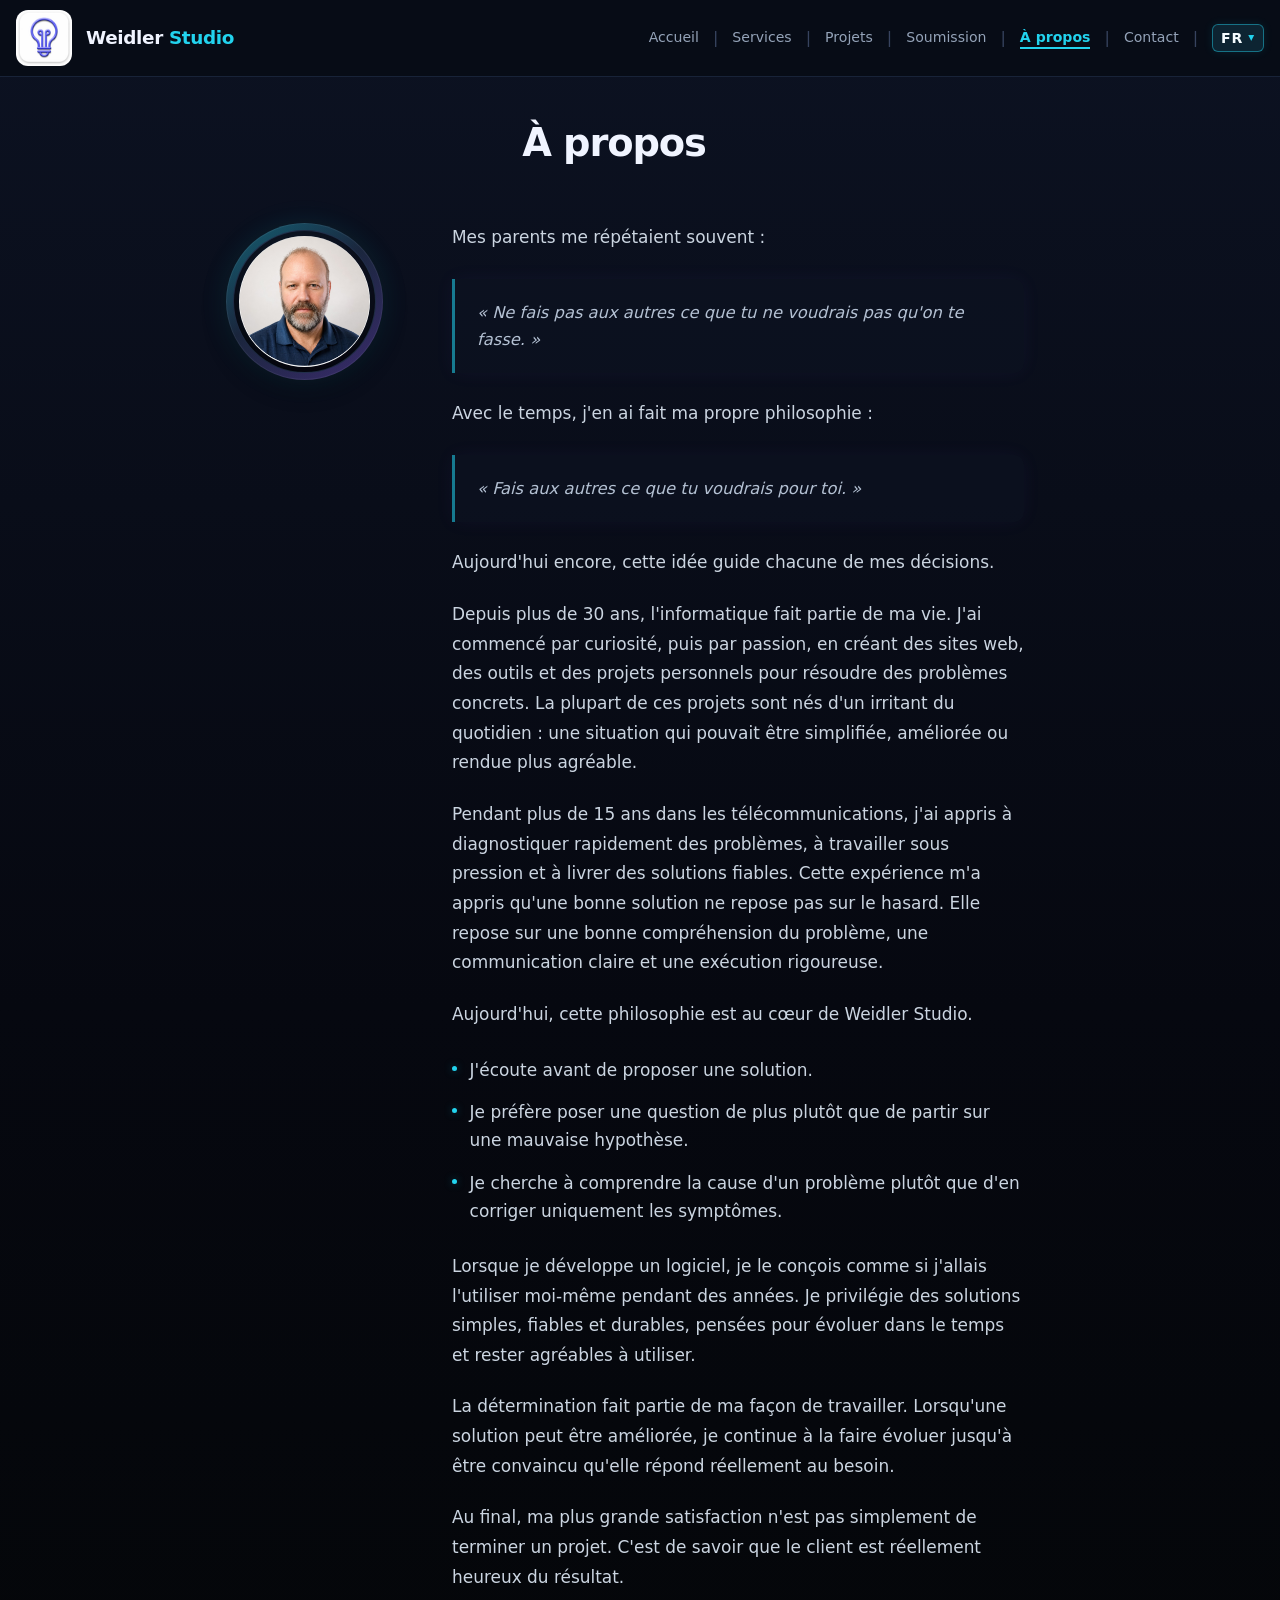
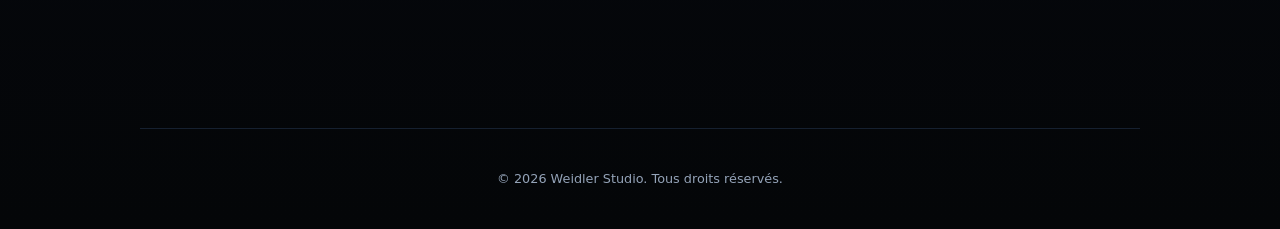
==== about/index.html @ 59919a5c "Weidler Studio Site 2006-07-03" ====
<!DOCTYPE html>
<html lang="fr">
<head>
    <meta charset="UTF-8">
    <meta name="viewport" content="width=device-width, initial-scale=1.0">
    <meta name="theme-color" content="#0a0e1a">
    <meta name="color-scheme" content="dark">
    <meta name="description" content="À propos de Weidler Studio — philosophie, parcours et façon de travailler de François Weidler, développeur indépendant.">
    <title>À propos | Weidler Studio</title>
    <link rel="icon" href="../assets/logo/favicon.png" type="image/png">
    <link rel="stylesheet" href="../css/site.css">
    <link rel="stylesheet" href="../css/about.css">
</head>
<body class="page-about" data-nav-root="../" data-nav-active="about">
    <script src="../js/site-bg.js"></script>

    <header class="site-header">
        <div class="header-top">
            <div class="header-brand">
                <a href="../index.html" class="logo-link">
                    <img src="../assets/logo/logo-nav.png" alt="" class="logo-icon" width="56" height="56">
                    <span class="logo-text">Weidler <span>Studio</span></span>
                </a>
            </div>
                        <nav class="main-nav" id="mainNav" aria-label="Navigation principale">
                <a href="../index.html"><span class="nav-link-text" data-translate>Accueil</span></a>
                <span class="nav-sep" aria-hidden="true">|</span>
                <a href="../services/index.html"><span class="nav-link-text" data-translate>Services</span></a>
                <span class="nav-sep" aria-hidden="true">|</span>
                <a href="../projects/index.html"><span class="nav-link-text" data-translate>Projets</span></a>
                <span class="nav-sep" aria-hidden="true">|</span>
                <a href="../soumission/index.html"><span class="nav-link-text" data-translate>Soumission</span></a>
                <span class="nav-sep" aria-hidden="true">|</span>
                <a href="../about/index.html"><span class="nav-link-text" data-translate>À propos</span></a>
                <span class="nav-sep" aria-hidden="true">|</span>
                <a href="../contact/index.html"><span class="nav-link-text" data-translate>Contact</span></a>
            </nav>
            <script src="../js/site-nav.js?v=3"></script>
            <span class="lang-status" id="langStatus" data-translate>Traduction…</span>
            <nav class="lang-switcher" id="langFlags" aria-label="Choisir la langue">
                <button type="button" class="lang-btn" data-lang="en">EN</button>
                <span class="lang-sep" aria-hidden="true">|</span>
                <button type="button" class="lang-btn active" data-lang="fr">FR</button>
                <span class="lang-sep" aria-hidden="true">|</span>
                <button type="button" class="lang-btn" data-lang="de">DE</button>
                <span class="lang-sep" aria-hidden="true">|</span>
                <button type="button" class="lang-btn" data-lang="es">ES</button>
                <span class="lang-sep" aria-hidden="true">|</span>
                <button type="button" class="lang-btn" data-lang="it">IT</button>
                <span class="lang-sep" aria-hidden="true">|</span>
                <button type="button" class="lang-btn" data-lang="zh-CN">ZH</button>
                <span class="lang-sep" aria-hidden="true">|</span>
                <button type="button" class="lang-btn" data-lang="ja">JA</button>
                <span class="lang-sep" aria-hidden="true">|</span>
                <button type="button" class="lang-btn" data-lang="pt">PT</button>
            </nav>
            <script src="../js/lang-ui.js"></script>
            <button type="button" class="nav-toggle" id="navToggle" aria-label="Menu" aria-expanded="false">☰</button>
        </div>
    </header>

    <main>
        <section class="about-hero">
            <h1 class="about-hero__title" data-translate>À propos</h1>
            <figure class="about-portrait">
                <div class="about-portrait__ring">
                    <div class="about-portrait__frame">
                        <img
                            src="../assets/about/about-portrait.png"
                            alt=""
                            class="about-portrait__photo"
                            width="196"
                            height="196"
                            loading="lazy"
                            decoding="async"
                        >
                    </div>
                </div>
            </figure>

            <div class="about-story">
                <p data-translate>Mes parents me répétaient souvent&nbsp;:</p>

                <blockquote class="about-quote" data-translate>«&nbsp;Ne fais pas aux autres ce que tu ne voudrais pas qu'on te fasse.&nbsp;»</blockquote>

                <p data-translate>Avec le temps, j'en ai fait ma propre philosophie&nbsp;:</p>

                <blockquote class="about-quote" data-translate>«&nbsp;Fais aux autres ce que tu voudrais pour toi.&nbsp;»</blockquote>

                <p data-translate>Aujourd'hui encore, cette idée guide chacune de mes décisions.</p>

                <p data-translate>Depuis plus de 30 ans, l'informatique fait partie de ma vie. J'ai commencé par curiosité, puis par passion, en créant des sites web, des outils et des projets personnels pour résoudre des problèmes concrets. La plupart de ces projets sont nés d'un irritant du quotidien&nbsp;: une situation qui pouvait être simplifiée, améliorée ou rendue plus agréable.</p>

                <p data-translate>Pendant plus de 15 ans dans les télécommunications, j'ai appris à diagnostiquer rapidement des problèmes, à travailler sous pression et à livrer des solutions fiables. Cette expérience m'a appris qu'une bonne solution ne repose pas sur le hasard. Elle repose sur une bonne compréhension du problème, une communication claire et une exécution rigoureuse.</p>

                <p data-translate>Aujourd'hui, cette philosophie est au cœur de Weidler Studio.</p>

                <ul class="about-principles">
                    <li data-translate>J'écoute avant de proposer une solution.</li>
                    <li data-translate>Je préfère poser une question de plus plutôt que de partir sur une mauvaise hypothèse.</li>
                    <li data-translate>Je cherche à comprendre la cause d'un problème plutôt que d'en corriger uniquement les symptômes.</li>
                </ul>

                <p data-translate>Lorsque je développe un logiciel, je le conçois comme si j'allais l'utiliser moi-même pendant des années. Je privilégie des solutions simples, fiables et durables, pensées pour évoluer dans le temps et rester agréables à utiliser.</p>

                <p data-translate>La détermination fait partie de ma façon de travailler. Lorsqu'une solution peut être améliorée, je continue à la faire évoluer jusqu'à être convaincu qu'elle répond réellement au besoin.</p>

                <p data-translate>Au final, ma plus grande satisfaction n'est pas simplement de terminer un projet. C'est de savoir que le client est réellement heureux du résultat.</p>
            </div>
        </section>
    </main>

    <footer class="site-footer" data-translate>&copy; 2026 Weidler Studio. Tous droits réservés.</footer>
    <script src="../js/nav.js"></script>
    <script src="../js/i18n.js"></script>
</body>
</html>
---- css/site.css ----
:root {
    --bg-deep: #060810;
    --bg-top: #0c1222;
    --bg-surface: rgba(14, 20, 36, 0.72);
    --bg-card: rgba(12, 18, 32, 0.85);
    --border: rgba(56, 80, 120, 0.35);
    --text: #f0f4ff;
    --text-muted: #94a3b8;
    --text-muted-soft: #b4c1d3;
    --lead-color: #cbd5e1;
    --accent: #22d3ee;
    --accent-dim: #0891b2;
    --accent-violet: #8b5cf6;
    --accent-glow: rgba(34, 211, 238, 0.18);
    --accent-soft: rgba(34, 211, 238, 0.1);
    --glow-cyan: 0 0 20px rgba(34, 211, 238, 0.18), 0 0 40px rgba(34, 211, 238, 0.06);
    --glow-violet: 0 0 20px rgba(139, 92, 246, 0.18), 0 0 40px rgba(139, 92, 246, 0.06);
    --glow-blue: 0 0 20px rgba(59, 130, 246, 0.18), 0 0 40px rgba(59, 130, 246, 0.06);
    --badge-dev: #c9a227;
    --badge-soon: #64748b;
    --badge-tool: #3b82f6;
    --radius: 10px;
    --btn-radius: 15px;
    --header-h: 64px;
    --font: "Segoe UI", system-ui, -apple-system, BlinkMacSystemFont, sans-serif;
}

*, *::before, *::after { box-sizing: border-box; margin: 0; padding: 0; }

html {
    scroll-behavior: smooth;
    overflow-x: hidden;
}

body {
    background: linear-gradient(180deg, var(--bg-top) 0%, var(--bg-deep) 55%, #040608 100%);
    color: var(--text);
    font-family: var(--font);
    line-height: 1.5;
    overflow-x: hidden;
    padding-top: var(--header-h);
    min-width: 0;
    position: relative;
    isolation: isolate;
}

main,
.site-footer {
    position: relative;
    z-index: 1;
}

/* ── Arrière-plan décoratif (toutes les pages) ── */
.home-bg-deco {
    position: fixed;
    inset: 0;
    z-index: 0;
    pointer-events: none;
    overflow: hidden;
    opacity: 0.18;
    mask-image: radial-gradient(ellipse 56% 38% at 50% 22%, transparent 0%, black 74%);
    -webkit-mask-image: radial-gradient(ellipse 56% 38% at 50% 22%, transparent 0%, black 74%);
}

.home-bg-side {
    position: absolute;
    top: var(--header-h);
    bottom: 0;
    width: min(210px, 16vw);
    display: flex;
    flex-direction: column;
    justify-content: space-between;
    gap: clamp(16px, 3vh, 32px);
    padding: clamp(12px, 2vh, 24px) 0 clamp(20px, 3vh, 40px);
    font-family: "Cascadia Code", "Consolas", "Courier New", monospace;
    font-size: clamp(0.56rem, 0.95vw, 0.7rem);
    line-height: 1.5;
    opacity: 1;
    user-select: none;
}

.home-bg-side--left {
    left: 0;
    padding-left: clamp(4px, 0.8vw, 12px);
    mask-image: linear-gradient(to right, black 55%, transparent 100%);
    -webkit-mask-image: linear-gradient(to right, black 55%, transparent 100%);
}

.home-bg-side--right {
    right: 0;
    padding-right: clamp(4px, 0.8vw, 12px);
    text-align: right;
    mask-image: linear-gradient(to left, black 55%, transparent 100%);
    -webkit-mask-image: linear-gradient(to left, black 55%, transparent 100%);
}

.home-bg-block {
    margin: 0;
    white-space: pre-wrap;
    word-break: break-word;
    flex-shrink: 0;
}

.home-bg-block--symbols {
    font-size: clamp(0.62rem, 1vw, 0.76rem);
    letter-spacing: 0.08em;
    opacity: 0.85;
}

.home-bg-edge {
    position: absolute;
    left: 0;
    right: 0;
    display: flex;
    justify-content: space-between;
    gap: clamp(16px, 4vw, 48px);
    padding: 0 clamp(8px, 2vw, 40px) clamp(20px, 3vh, 36px);
    font-family: "Cascadia Code", "Consolas", "Courier New", monospace;
    font-size: clamp(0.52rem, 0.85vw, 0.65rem);
    line-height: 1.45;
    opacity: 1;
    user-select: none;
}

.home-bg-edge--bottom { bottom: 0; }

.home-bg-edge .home-bg-block {
    max-width: 42%;
    margin: 0;
}

.home-bg-scatter {
    position: absolute;
    inset: var(--header-h) 0 0 0;
    font-family: "Cascadia Code", "Consolas", "Courier New", monospace;
    font-size: clamp(0.54rem, 0.9vw, 0.68rem);
    opacity: 1;
    user-select: none;
}

.home-bg-kw,
.home-bg-sym {
    position: absolute;
    white-space: nowrap;
    letter-spacing: 0.04em;
}

.home-bg-sym { color: #64748b; font-weight: 600; }

.home-bg-scatter .home-bg-kw:nth-child(1)  { top: 8%;   left: 3%;  }
.home-bg-scatter .home-bg-kw:nth-child(2)  { top: 52%;  left: 2%;  }
.home-bg-scatter .home-bg-kw:nth-child(3)  { top: 72%;  left: 4%;  }
.home-bg-scatter .home-bg-kw:nth-child(4)  { top: 88%;  left: 3%;  }
.home-bg-scatter .home-bg-kw:nth-child(5)  { top: 94%;  left: 6%;  }
.home-bg-scatter .home-bg-kw:nth-child(6)  { top: 62%;  left: 5%;  }
.home-bg-scatter .home-bg-kw:nth-child(7)  { top: 12%;  left: 5%;  }
.home-bg-scatter .home-bg-kw:nth-child(8)  { top: 78%;  left: 2%;  }
.home-bg-scatter .home-bg-kw:nth-child(9)  { top: 42%;  left: 3%;  }
.home-bg-scatter .home-bg-kw:nth-child(10) { top: 96%;  left: 4%;  }
.home-bg-scatter .home-bg-kw:nth-child(11) { top: 10%;  right: 3%;  }
.home-bg-scatter .home-bg-kw:nth-child(12) { top: 48%;  right: 2%;  }
.home-bg-scatter .home-bg-kw:nth-child(13) { top: 68%;  right: 4%;  }
.home-bg-scatter .home-bg-kw:nth-child(14) { top: 84%;  right: 3%;  }
.home-bg-scatter .home-bg-kw:nth-child(15) { top: 92%;  right: 5%;  }
.home-bg-scatter .home-bg-kw:nth-child(16) { top: 58%;  right: 2%;  }
.home-bg-scatter .home-bg-kw:nth-child(17) { top: 14%;  right: 4%;  }
.home-bg-scatter .home-bg-kw:nth-child(18) { top: 76%;  right: 3%;  }
.home-bg-scatter .home-bg-kw:nth-child(19) { top: 6%;   right: 6%;  }
.home-bg-scatter .home-bg-kw:nth-child(20) { top: 95%;  right: 2%;  }
.home-bg-scatter .home-bg-kw:nth-child(21) { top: 38%;  right: 3%;  }
.home-bg-scatter .home-bg-kw:nth-child(22) { top: 54%;  right: 5%;  }
.home-bg-scatter .home-bg-kw:nth-child(23) { top: 82%;  right: 4%;  }
.home-bg-scatter .home-bg-sym:nth-child(24) { top: 5%;  left: 7%;  }
.home-bg-scatter .home-bg-sym:nth-child(25) { top: 90%; left: 7%;  }
.home-bg-scatter .home-bg-sym:nth-child(26) { top: 96%; left: 2%;  }
.home-bg-scatter .home-bg-sym:nth-child(27) { top: 46%; left: 2%;  }
.home-bg-scatter .home-bg-sym:nth-child(28) { top: 58%; left: 6%;  }
.home-bg-scatter .home-bg-sym:nth-child(29) { top: 4%;  right: 8%;  }
.home-bg-scatter .home-bg-sym:nth-child(30) { top: 88%; right: 7%;  }
.home-bg-scatter .home-bg-sym:nth-child(31) { top: 97%; right: 3%;  }
.home-bg-scatter .home-bg-sym:nth-child(32) { top: 44%; right: 2%;  }
.home-bg-scatter .home-bg-sym:nth-child(33) { top: 56%; right: 6%;  }
.home-bg-scatter .home-bg-sym:nth-child(34) { top: 72%; right: 2%;  }
.home-bg-scatter .home-bg-sym:nth-child(35) { top: 18%; left: 2%;  }
.home-bg-scatter .home-bg-sym:nth-child(36) { top: 16%; right: 2%;  }

.home-bg-deco .code-kw { color: #7dd3fc; }
.home-bg-deco .code-str { color: #a5b4fc; }
.home-bg-deco .code-var { color: #c4b5fd; }
.home-bg-deco .code-log { color: #67e8f9; }
.home-bg-deco .code-err { color: #f87171; }
.home-bg-deco .code-warn { color: #fbbf24; }
.home-bg-deco .code-ok { color: #4ade80; }
.home-bg-deco .code-tag { color: #94a3b8; }
.home-bg-deco .code-sym { color: #64748b; }

img, video, svg { max-width: 100%; height: auto; }

/* Évite le bleu par défaut des liens navigateur */
a {
    color: inherit;
}
a:visited {
    color: inherit;
}
a.home-contact-email,
a.home-contact-email:visited {
    color: var(--accent);
    text-decoration: none;
}
a:not(.btn-primary):not(.btn-download-nexus):not(.product-card):not(.logo-link):hover {
    color: var(--accent);
}

/* Contact accueil — filet si home.css absent ou pas à jour */
.home-contact {
    display: flex;
    flex-direction: column;
    align-items: center;
    justify-content: center;
    width: 100%;
    margin-top: clamp(48px, 8vw, 72px);
    padding: clamp(28px, 5vw, 36px) clamp(20px, 4vw, 32px);
    text-align: center;
    background: var(--bg-surface);
    border: 1px solid rgba(34, 211, 238, 0.25);
    border-radius: var(--radius);
    box-shadow: var(--glow-cyan);
    box-sizing: border-box;
}
.home-contact-lead {
    color: var(--text-muted);
    font-size: clamp(0.95rem, 2.4vw, 1.05rem);
    line-height: 1.65;
    max-width: 42ch;
    width: 100%;
    margin: 0 auto 16px;
    text-align: center;
}
.home-contact-email {
    display: inline-block;
    font-size: clamp(1rem, 2.6vw, 1.12rem);
    font-weight: 600;
    color: var(--accent);
    text-decoration: none;
    padding: 10px 18px;
    border-radius: var(--btn-radius);
    border: 1px solid rgba(34, 211, 238, 0.4);
    background: var(--accent-soft);
}
.site-footer--home {
    display: flex;
    flex-direction: column;
    align-items: center;
    gap: 8px;
    text-align: center;
}

/* ── Header ── */
.site-header {
    position: fixed;
    top: 0;
    left: 0;
    right: 0;
    z-index: 200;
    background: rgba(8, 12, 22, 0.92);
    backdrop-filter: blur(12px);
    -webkit-backdrop-filter: blur(12px);
    border-bottom: 1px solid var(--border);
}

.header-top {
    display: grid;
    grid-template-columns: auto 1fr auto;
    grid-template-areas: "brand nav toggle";
    align-items: center;
    gap: clamp(10px, 2vw, 20px);
    flex-wrap: wrap;
    padding: 10px clamp(16px, 4vw, 40px);
    min-height: var(--header-h);
}

.header-brand { grid-area: brand; min-width: 0; }
.main-nav {
    grid-area: nav;
    justify-self: end;
}
.nav-toggle { grid-area: toggle; }

.header-brand {
    display: flex;
    align-items: center;
    gap: 12px;
    min-width: 0;
}

.header-contact,
.home-header-contact {
    display: inline-flex;
    align-items: center;
    justify-content: center;
    padding: 7px 16px;
    font-size: clamp(0.68rem, 1.6vw, 0.75rem);
    font-weight: 700;
    letter-spacing: 0.1em;
    text-transform: uppercase;
    text-decoration: none;
    color: var(--accent);
    border: 1px solid rgba(34, 211, 238, 0.45);
    border-radius: var(--radius);
    background: rgba(34, 211, 238, 0.06);
    box-shadow: var(--glow-cyan);
    transition: background 0.2s, border-color 0.2s, transform 0.2s;
    white-space: nowrap;
    flex-shrink: 0;
}

.header-contact:hover,
.home-header-contact:hover {
    background: rgba(34, 211, 238, 0.14);
    border-color: rgba(34, 211, 238, 0.65);
    transform: translateY(-1px);
    color: var(--accent);
}

.logo-link {
    display: flex;
    align-items: center;
    gap: clamp(10px, 1.2vw, 14px);
    text-decoration: none;
    min-width: 0;
}

.logo-icon {
    width: auto;
    height: clamp(48px, 5vw, 56px);
    max-height: 56px;
    object-fit: contain;
    flex-shrink: 0;
    display: block;
    border-radius: 12px;
}

.logo-text {
    font-size: clamp(0.95rem, 2.8vw, 1.15rem);
    font-weight: 700;
    color: var(--text);
    letter-spacing: -0.02em;
    white-space: nowrap;
}

.logo-text span { color: var(--accent); }

.nav-toggle {
    display: none;
    background: var(--bg-card);
    border: 1px solid var(--border);
    color: var(--text);
    width: 40px;
    height: 40px;
    border-radius: 8px;
    font-size: 1.25rem;
    cursor: pointer;
    flex-shrink: 0;
}

.lang-status {
    font-size: 0.68rem;
    color: var(--accent);
    display: none;
    white-space: nowrap;
    letter-spacing: 0.02em;
}
.lang-status.visible {
    display: inline;
    position: absolute;
    right: clamp(16px, 4vw, 40px);
    bottom: 6px;
    z-index: 201;
}

.lang-switcher:not(.lang-dropdown-menu) {
    position: absolute;
    width: 1px;
    height: 1px;
    padding: 0;
    margin: -1px;
    overflow: hidden;
    clip: rect(0, 0, 0, 0);
    white-space: nowrap;
    border: 0;
}

.lang-dropdown {
    position: relative;
    display: flex;
    align-items: center;
    flex-shrink: 0;
}

.lang-dropdown-toggle {
    display: inline-flex;
    align-items: center;
    justify-content: center;
    gap: 5px;
    height: 24px;
    min-height: 0;
    padding: 0 8px;
    line-height: 1;
    font-family: inherit;
    font-size: clamp(0.72rem, 1.8vw, 0.82rem);
    font-weight: 600;
    letter-spacing: 0.08em;
    text-transform: uppercase;
    color: #f4fcff;
    background: #0f2a38;
    border: 1px solid #22d3ee;
    border-radius: 6px;
    box-shadow: 0 0 12px rgba(34, 211, 238, 0.16);
    cursor: pointer;
    transition: color 0.2s ease, background 0.2s ease, border-color 0.2s ease, box-shadow 0.2s ease;
    -webkit-tap-highlight-color: transparent;
}

.main-nav .lang-dropdown--nav {
    flex-shrink: 0;
}

.main-nav .lang-dropdown--nav .lang-dropdown-toggle {
    height: auto;
    min-height: 28px;
    padding: 4px 8px;
    font-size: clamp(0.78rem, 1.9vw, 0.88rem);
    font-weight: 600;
    letter-spacing: 0.06em;
    background: rgba(15, 42, 56, 0.85);
    border-color: rgba(34, 211, 238, 0.45);
    box-shadow: 0 0 10px rgba(34, 211, 238, 0.1);
}

.main-nav .nav-sep--lang {
    margin-left: clamp(8px, 1.4vw, 14px);
}

.lang-dropdown-chevron {
    font-size: 0.55em;
    line-height: 1;
    color: var(--accent);
    transition: transform 0.2s ease;
}

.lang-dropdown.is-open .lang-dropdown-chevron {
    transform: rotate(180deg);
}

.lang-dropdown-toggle:hover:not(:disabled) {
    border-color: rgba(34, 211, 238, 0.75);
    box-shadow: 0 0 14px rgba(34, 211, 238, 0.22);
}

.lang-dropdown-toggle:disabled {
    opacity: 0.45;
    cursor: wait;
}

.lang-dropdown-toggle:focus-visible {
    outline: 2px solid rgba(34, 211, 238, 0.65);
    outline-offset: 2px;
}

.lang-dropdown-globe svg {
    display: block;
    width: 14px;
    height: 14px;
}

.lang-dropdown-code {
    display: inline-flex;
    align-items: center;
    line-height: 1;
}

.lang-dropdown-menu {
    position: absolute;
    top: calc(100% + 6px);
    right: 0;
    z-index: 300;
    display: flex;
    flex-direction: column;
    gap: 2px;
    min-width: 72px;
    padding: 6px;
    margin: 0;
    background: rgba(12, 18, 32, 0.98);
    border: 1px solid rgba(34, 211, 238, 0.35);
    border-radius: 8px;
    box-shadow: var(--glow-cyan), 0 8px 24px rgba(0, 0, 0, 0.35);
    backdrop-filter: blur(10px);
    -webkit-backdrop-filter: blur(10px);
}

.lang-dropdown-menu[hidden] {
    display: none;
}

.lang-switcher {
    display: flex;
    flex-wrap: wrap;
    align-items: center;
    justify-content: flex-end;
    gap: 0;
    font-size: clamp(0.72rem, 1.8vw, 0.82rem);
    letter-spacing: 0.06em;
    text-transform: uppercase;
}

.lang-sep {
    display: none;
}

.lang-btn {
    display: block;
    width: 100%;
    text-align: left;
    background: transparent;
    border: 1px solid transparent;
    color: #9aa7bd;
    padding: 8px 10px;
    min-height: 36px;
    font-family: inherit;
    font-size: inherit;
    font-weight: 500;
    letter-spacing: inherit;
    text-transform: inherit;
    cursor: pointer;
    white-space: nowrap;
    transition: color 0.2s ease, background 0.2s ease, border-color 0.2s ease, box-shadow 0.2s ease;
    border-radius: 6px;
    box-shadow: none;
    -webkit-tap-highlight-color: transparent;
}
.lang-btn .lang-native {
    font-weight: 400;
    text-transform: none;
    letter-spacing: 0;
    opacity: 0.88;
}
.lang-btn:hover {
    color: #ffffff;
    border-color: #22d3ee;
    box-shadow: 0 0 10px rgba(34, 211, 238, 0.1);
}
.lang-btn.active {
    background: #0f2a38;
    border-color: #22d3ee;
    color: #f4fcff;
    font-weight: 600;
    box-shadow: 0 0 12px rgba(34, 211, 238, 0.16);
}
.lang-btn:disabled { opacity: 0.4; cursor: wait; }

.main-nav {
    display: flex;
    align-items: center;
    gap: 0;
    flex-wrap: wrap;
    justify-content: flex-end;
}
.main-nav a {
    color: var(--text-muted);
    text-decoration: none;
    font-size: clamp(0.78rem, 1.9vw, 0.88rem);
    font-weight: 500;
    transition: color 0.2s;
    white-space: nowrap;
}
.main-nav .nav-sep {
    margin: 0 clamp(8px, 1.4vw, 14px);
    color: rgba(94, 115, 154, 0.55);
    font-weight: 300;
    user-select: none;
}
.main-nav a .nav-link-text {
    display: inline-block;
}
.main-nav a:hover { color: var(--text); }
.main-nav a.active {
    color: var(--accent);
    font-weight: 600;
}
.main-nav a.active .nav-link-text {
    box-shadow: inset 0 -2px 0 var(--accent);
}

/* ── Layout ── */
main {
    width: 100%;
    max-width: 1000px;
    margin: 0 auto;
    padding: clamp(32px, 6vw, 56px) clamp(16px, 4vw, 24px);
}

.site-footer {
    text-align: center;
    color: var(--text-muted);
    font-size: clamp(0.75rem, 2vw, 0.8rem);
    padding: clamp(28px, 6vw, 40px) clamp(16px, 4vw, 24px);
    border-top: 1px solid var(--border);
    margin-top: 8px;
    max-width: 1000px;
    margin-left: auto;
    margin-right: auto;
}

/* ── Badges ── */
.badge {
    display: inline-block;
    padding: 3px 10px;
    border-radius: 20px;
    font-size: 0.68rem;
    font-weight: 700;
    letter-spacing: 0.05em;
    text-transform: uppercase;
    margin-bottom: 12px;
    width: fit-content;
}
.badge-available {
    background: var(--accent-soft);
    color: var(--accent);
}
.badge-soon {
    background: rgba(100, 116, 139, 0.2);
    color: var(--badge-soon);
}
.badge-tool {
    background: rgba(59, 130, 246, 0.15);
    color: var(--badge-tool);
}

/* ── Product pages ── */
.lead {
    color: var(--lead-color);
    font-size: clamp(0.95rem, 2.4vw, 1.06rem);
    line-height: 1.75;
}

.page-hero {
    display: grid;
    grid-template-columns: 1.1fr 0.9fr;
    gap: clamp(24px, 5vw, 40px);
    align-items: center;
    margin-bottom: clamp(48px, 8vw, 72px);
}

.page-hero h1 {
    font-size: clamp(1.55rem, 5vw, 2.4rem);
    font-weight: 800;
    letter-spacing: -0.03em;
    margin-bottom: 0;
    color: var(--text);
    line-height: 1.22;
}

.page-hero .lead {
    margin-bottom: clamp(20px, 4vw, 28px);
    max-width: 62ch;
}

.preview-box {
    background: var(--bg-card);
    border: 1px solid rgba(34, 211, 238, 0.28);
    border-radius: var(--radius);
    aspect-ratio: 16 / 10;
    min-height: 160px;
    width: 100%;
    overflow: hidden;
    box-shadow: var(--glow-cyan);
    backdrop-filter: blur(8px);
    -webkit-backdrop-filter: blur(8px);
}
.preview-box img {
    width: 100%;
    height: 100%;
    object-fit: cover;
    object-position: center;
    display: block;
}
.preview-box picture {
    display: block;
    width: 100%;
    height: 100%;
}
.preview-box.contain img { object-fit: contain; padding: 16px; }

.nexus-bridge-preview img {
    object-fit: contain;
    object-position: center;
    padding: 16px;
}
.hero-app-shot {
    margin: 0 0 clamp(40px, 8vw, 64px);
    padding: 0;
    background: var(--bg-card);
    border: 1px solid rgba(34, 211, 238, 0.28);
    border-radius: var(--radius);
    overflow: hidden;
    box-shadow: var(--glow-cyan);
    width: 100%;
    backdrop-filter: blur(8px);
    -webkit-backdrop-filter: blur(8px);
}
.hero-app-shot--full {
    line-height: 0;
}
.hero-app-shot--full img {
    display: block;
    width: 100%;
    height: auto;
    max-width: none;
    object-fit: contain;
    vertical-align: top;
}

.hero-download-cta {
    margin: 28px 0 8px;
    max-width: 420px;
}
.btn-download-nexus {
    display: flex;
    align-items: center;
    gap: 16px;
    width: 100%;
    padding: 16px 22px;
    background: linear-gradient(180deg, rgba(16, 38, 68, 0.92) 0%, rgba(10, 24, 46, 0.96) 100%);
    color: var(--text);
    border-radius: var(--btn-radius);
    text-decoration: none;
    border: 1px solid rgba(34, 211, 238, 0.52);
    box-shadow: var(--glow-cyan), 0 4px 12px rgba(0, 0, 0, 0.22);
    transition: transform 0.2s ease, box-shadow 0.2s ease, border-color 0.2s ease;
}
.btn-download-nexus:hover {
    transform: translateY(-2px);
    border-color: rgba(34, 211, 238, 0.72);
    box-shadow: 0 0 22px rgba(34, 211, 238, 0.2), 0 6px 16px rgba(0, 0, 0, 0.28);
    color: var(--text);
}
.btn-download-icon {
    display: flex;
    align-items: center;
    justify-content: center;
    flex-shrink: 0;
    width: 48px;
    height: 48px;
    background: rgba(0, 0, 0, 0.2);
    border-radius: 10px;
}
.btn-download-label {
    display: flex;
    flex-direction: column;
    align-items: flex-start;
    gap: 2px;
    text-align: left;
}
.btn-download-label strong {
    font-size: clamp(1rem, 2.4vw, 1.15rem);
    font-weight: 700;
    letter-spacing: -0.02em;
}
.btn-download-label small {
    font-size: 0.8rem;
    font-weight: 500;
    opacity: 0.88;
}
.hero-download-note {
    margin: 14px 0 0;
    font-size: 0.85rem;
    color: var(--text-muted);
    line-height: 1.55;
    max-width: 54ch;
}
.hero-download-note strong {
    color: var(--text);
    font-weight: 600;
}

.hero-download-smartscreen {
    margin-top: 18px;
    padding: 14px 16px;
    max-width: 54ch;
    font-size: 0.84rem;
    line-height: 1.6;
    color: #e8c547;
    background: rgba(201, 162, 39, 0.12);
    border: 1px solid rgba(201, 162, 39, 0.35);
    border-radius: var(--radius);
}
.hero-download-smartscreen strong {
    display: block;
    margin-bottom: 6px;
    color: #f0d060;
    font-weight: 700;
}
.hero-download-smartscreen p {
    margin: 0;
    color: #ddd5b8;
}

.btn-primary {
    display: inline-flex;
    align-items: center;
    justify-content: center;
    min-height: 52px;
    padding: 0 22px;
    background: linear-gradient(180deg, rgba(16, 38, 68, 0.92) 0%, rgba(10, 24, 46, 0.96) 100%);
    color: var(--text);
    border-radius: var(--btn-radius);
    font-weight: 600;
    font-size: 0.95rem;
    text-decoration: none;
    border: 1px solid rgba(34, 211, 238, 0.52);
    box-shadow:
        0 0 16px rgba(34, 211, 238, 0.12),
        0 4px 12px rgba(0, 0, 0, 0.22);
    cursor: pointer;
    transition: background 0.2s ease, border-color 0.2s ease, box-shadow 0.2s ease, transform 0.2s ease;
    max-width: 100%;
    text-align: center;
}
.btn-primary:hover {
    background: linear-gradient(180deg, rgba(20, 48, 82, 0.96) 0%, rgba(14, 30, 54, 1) 100%);
    border-color: rgba(34, 211, 238, 0.72);
    transform: translateY(-2px);
    box-shadow: 0 0 22px rgba(34, 211, 238, 0.2), 0 6px 16px rgba(0, 0, 0, 0.28);
    color: var(--text);
}
.btn-primary:disabled,
.btn-primary.disabled {
    opacity: 0.45;
    cursor: not-allowed;
    transform: none;
    box-shadow: none;
    pointer-events: none;
}

.btn-outline {
    display: inline-flex;
    align-items: center;
    justify-content: center;
    min-height: 52px;
    padding: 0 22px;
    background: rgba(8, 12, 24, 0.5);
    border: 1px solid rgba(139, 92, 246, 0.42);
    color: var(--text);
    border-radius: var(--btn-radius);
    font-weight: 600;
    font-size: 0.95rem;
    text-decoration: none;
    box-shadow:
        0 0 6px rgba(139, 92, 246, 0.05),
        0 2px 10px rgba(0, 0, 0, 0.18);
    transition: background 0.2s ease, border-color 0.2s ease, box-shadow 0.2s ease, transform 0.2s ease;
}
.btn-outline:hover {
    background: rgba(124, 58, 237, 0.1);
    border-color: rgba(139, 92, 246, 0.58);
    transform: translateY(-2px);
    box-shadow:
        0 0 10px rgba(139, 92, 246, 0.08),
        0 4px 14px rgba(0, 0, 0, 0.22);
    color: var(--text);
}

.project-cta {
    text-align: center;
    margin-bottom: clamp(48px, 8vw, 72px);
}

.note-muted {
    color: var(--text-muted-soft);
    font-size: 0.82rem;
    margin-top: 14px;
    line-height: 1.65;
    max-width: 48ch;
}

.features-section { margin-bottom: clamp(48px, 8vw, 72px); }

.features-title,
.screenshots-title,
.discussion-title {
    font-size: clamp(0.72rem, 1.8vw, 0.82rem);
    font-weight: 700;
    margin-bottom: clamp(20px, 4vw, 28px);
    letter-spacing: 0.14em;
    text-transform: uppercase;
    text-align: center;
    color: var(--accent);
}

.features-grid {
    display: grid;
    grid-template-columns: repeat(auto-fit, minmax(min(100%, 260px), 1fr));
    gap: clamp(14px, 3vw, 20px);
}

.feature-card,
.form-card,
.comment-card,
.teaser-box,
.screenshot-card {
    background: var(--bg-card);
    border: 1px solid var(--border);
    border-radius: var(--radius);
    backdrop-filter: blur(8px);
    -webkit-backdrop-filter: blur(8px);
    transition: border-color 0.2s ease, box-shadow 0.2s ease, transform 0.2s ease;
}

.feature-card,
.teaser-box,
.screenshot-card {
    box-shadow: 0 0 24px rgba(139, 92, 246, 0.06);
}

.form-card,
.comment-card {
    box-shadow: var(--glow-cyan);
}

.features-grid .feature-card:nth-child(4n + 1) {
    border-color: rgba(139, 92, 246, 0.28);
    box-shadow: var(--glow-violet);
}

.features-grid .feature-card:nth-child(4n + 2) {
    border-color: rgba(59, 130, 246, 0.28);
    box-shadow: var(--glow-blue);
}

.features-grid .feature-card:nth-child(4n + 3) {
    border-color: rgba(34, 211, 238, 0.28);
    box-shadow: var(--glow-cyan);
}

.features-grid .feature-card:nth-child(4n + 4) {
    border-color: rgba(139, 92, 246, 0.28);
    box-shadow: var(--glow-violet);
}

.feature-card {
    padding: clamp(20px, 4vw, 28px);
    text-align: center;
}

.feature-card:hover,
.comment-card:hover,
.teaser-box:hover {
    transform: translateY(-2px);
    border-color: rgba(34, 211, 238, 0.35);
}

.feature-card h3 {
    color: var(--text);
    font-size: 1.05rem;
    font-weight: 700;
    margin-bottom: 10px;
    letter-spacing: -0.01em;
}
.feature-card p {
    color: var(--text-muted-soft);
    font-size: clamp(0.86rem, 2vw, 0.92rem);
    line-height: 1.65;
}

/* ── Discussion (Kios) ── */
.discussion-subtitle {
    color: var(--text-muted-soft);
    font-size: clamp(0.88rem, 2.4vw, 0.95rem);
    margin-bottom: 24px;
    line-height: 1.68;
    max-width: 60ch;
}

.form-card {
    padding: clamp(20px, 4vw, 28px);
    margin-bottom: 28px;
}
.form-grid { display: grid; grid-template-columns: 1fr; gap: 16px; }
.form-group {
    display: flex;
    flex-direction: column;
    gap: 8px;
}
.form-group label {
    color: var(--text-muted);
    font-size: 0.85rem;
    font-weight: 500;
}
input:not([type="checkbox"]),
textarea,
select {
    width: 100%;
    max-width: 520px;
    min-height: 48px;

    background: var(--bg-card);
    border: 1px solid var(--border);
    border-radius: 8px;
    padding: 12px 16px;

    color: var(--text);
    font-family: inherit;
    font-size: 16px;

    transition: border-color 0.2s, box-shadow 0.2s;
}

select {
    height: 50px;
    cursor: pointer;
}
input[type="checkbox"] {
    width: auto;
    height: auto;
    padding: 0;
    margin: 0;
}
input:focus, textarea:focus {
    outline: none;
    border-color: var(--accent);
    box-shadow: 0 0 0 1px rgba(34, 211, 238, 0.25);
}
textarea { resize: vertical; min-height: 100px; }

.btn-submit {
    display: inline-flex;
    align-items: center;
    justify-content: center;
    min-height: 52px;
    padding: 0 22px;
    width: fit-content;
    background: rgba(8, 12, 24, 0.5);
    border: 1px solid rgba(139, 92, 246, 0.42);
    color: var(--text);
    border-radius: var(--btn-radius);
    font-weight: 600;
    font-size: 0.92rem;
    cursor: pointer;
    box-shadow: 0 0 6px rgba(139, 92, 246, 0.05), 0 2px 10px rgba(0, 0, 0, 0.18);
    transition: background 0.2s ease, border-color 0.2s ease, box-shadow 0.2s ease, transform 0.2s ease;
}
.btn-submit:hover {
    background: rgba(124, 58, 237, 0.1);
    border-color: rgba(139, 92, 246, 0.58);
    transform: translateY(-2px);
    box-shadow: 0 0 10px rgba(139, 92, 246, 0.08), 0 4px 14px rgba(0, 0, 0, 0.22);
}

.comment-list { display: flex; flex-direction: column; gap: 12px; }
.comment-card {
    padding: clamp(16px, 3vw, 22px);
}
.comment-author {
    font-weight: 600;
    color: var(--accent-violet);
    font-size: 0.92rem;
    margin-bottom: 6px;
}
.comment-text {
    color: var(--text);
    font-size: 0.95rem;
    word-break: break-word;
    margin-bottom: 6px;
}
.btn-translate-comment {
    background: none;
    border: none;
    padding: 0;
    font-family: inherit;
    font-size: 0.78rem;
    font-weight: 600;
    color: var(--accent);
    cursor: pointer;
    text-decoration: underline;
    text-underline-offset: 3px;
}
.btn-translate-comment:disabled { opacity: 0.5; cursor: wait; }
.comments-empty-msg {
    color: var(--text-muted-soft);
    font-size: 0.92rem;
    text-align: center;
    padding: 1.5rem;
    border: 1px dashed var(--border);
    border-radius: var(--radius);
}

/* ── Inner pages (Services, Projets, À propos) ── */
.page-intro {
    text-align: center;
    margin-bottom: clamp(48px, 8vw, 72px);
    max-width: 62ch;
    margin-left: auto;
    margin-right: auto;
}

.page-intro h1 {
    font-size: clamp(1.55rem, 5vw, 2.4rem);
    font-weight: 800;
    letter-spacing: -0.03em;
    margin-bottom: clamp(14px, 3vw, 20px);
    color: var(--text);
    line-height: 1.22;
}
body[data-nav-active="services"] .page-intro h1 {
    margin-bottom: clamp(24px, 4vw, 32px);
}
.page-intro .lead {
    margin-bottom: 0;
}

a.project-card-link {
    display: block;
    text-decoration: none;
    color: inherit;
    text-align: left;
}

a.project-card-link .badge {
    margin-bottom: 0;
}

.project-card-badges {
    display: flex;
    align-items: center;
    justify-content: flex-start;
    flex-wrap: wrap;
    gap: clamp(8px, 2vw, 12px);
    margin-bottom: 12px;
    width: 100%;
}

.project-card-badges__cell {
    flex: 0 0 auto;
    display: flex;
    align-items: center;
}

.project-card-badges .badge {
    max-width: 100%;
    overflow: hidden;
    text-overflow: ellipsis;
    white-space: nowrap;
    font-size: clamp(0.58rem, 1.6vw, 0.68rem);
    padding: 3px clamp(6px, 1.8vw, 10px);
}

.badge-cat-type {
    background: rgba(139, 92, 246, 0.18);
    color: var(--accent-violet);
}

.badge-cat-platform {
    background: rgba(59, 130, 246, 0.15);
    color: var(--badge-tool);
}

@media (max-width: 380px) {
    .project-card-badges .badge {
        white-space: normal;
        text-align: center;
        line-height: 1.25;
    }
}

/* ── Navigation secondaire entre projets ── */
.project-see-also {
    display: flex;
    flex-wrap: wrap;
    align-items: baseline;
    justify-content: center;
    gap: 0.35em 0.65em;
    width: 100%;
    margin: 0 auto clamp(24px, 4vw, 32px);
    padding-top: 0;
    font-size: clamp(0.74rem, 1.8vw, 0.81rem);
    line-height: 1.45;
    color: var(--text-muted-soft);
    text-align: center;
}

.project-see-also__label {
    flex-shrink: 0;
    font-weight: 600;
    color: var(--text-muted);
    letter-spacing: 0.02em;
}

.project-see-also__list {
    display: inline-flex;
    flex-wrap: wrap;
    align-items: center;
    gap: 0.35em 0.5em;
}

.project-see-also__sep {
    color: var(--text-muted);
    opacity: 0.5;
    user-select: none;
}

.project-see-also a {
    color: var(--text-muted-soft);
    text-decoration: none;
    transition: color 0.2s ease;
}

.project-see-also a:hover {
    color: var(--accent);
}

.project-see-also__current {
    color: var(--text);
    font-weight: 600;
    text-decoration: underline;
    text-decoration-color: rgba(34, 211, 238, 0.55);
    text-underline-offset: 3px;
}

a.project-card-link h3 {
    color: var(--text);
}

.project-card-more {
    display: inline-block;
    margin-top: 14px;
    font-size: 0.85rem;
    font-weight: 600;
    color: var(--accent);
}

.about-content {
    max-width: 62ch;
    margin: 0 auto clamp(48px, 8vw, 72px);
}

.about-block {
    margin-bottom: clamp(32px, 6vw, 48px);
}

.about-block .features-title {
    text-align: left;
    margin-bottom: clamp(16px, 3vw, 20px);
}

.about-block .lead {
    margin-bottom: clamp(16px, 3vw, 20px);
}

.about-list {
    list-style: none;
    padding: 0;
    margin: 0;
}

.about-list li {
    position: relative;
    padding-left: 1.25rem;
    margin-bottom: 12px;
    color: var(--text-muted-soft);
    line-height: 1.68;
    font-size: clamp(0.88rem, 2vw, 0.94rem);
}

.about-list li::before {
    content: "";
    position: absolute;
    left: 0;
    top: 0.55em;
    width: 6px;
    height: 6px;
    border-radius: 50%;
    background: var(--accent);
    box-shadow: 0 0 8px rgba(34, 211, 238, 0.35);
}

.studio-cta {
    text-align: center;
    margin-bottom: clamp(48px, 8vw, 72px);
}

.studio-cta .lead {
    margin-bottom: clamp(20px, 4vw, 28px);
}

.page-contact {
    min-height: 100svh;
    display: flex;
    flex-direction: column;
}

.page-contact main {
    flex: 1;
    display: flex;
    flex-direction: column;
    gap: clamp(40px, 8vh, 72px);
}
.page-contact .page-intro {
    margin-bottom: 0;
}
.page-contact .about-content {
    margin-bottom: 0;
}

.page-contact .about-block:last-child {
    margin-bottom: 0;
}

.page-contact .about-block:has(.about-list) {
    display: flex;
    flex-direction: column;
    align-items: center;
    width: 100%;
}

.page-contact .about-block:has(.about-list) .features-title {
    text-align: center;
    width: 100%;
}

.page-contact .about-block:has(.about-list) .about-list {
    width: fit-content;
    max-width: 100%;
    margin-left: auto;
    margin-right: auto;
}

.page-contact .studio-cta {
    flex: 1;
    display: flex;
    flex-direction: column;
    justify-content: flex-start;
    align-items: center;
    gap: clamp(18px, 3.5vw, 28px);
    padding-top: clamp(16px, 3vh, 32px);
    padding-bottom: clamp(48px, 9vh, 96px);
    margin-bottom: 0;
    text-align: center;
}

.page-contact .studio-cta .lead {
    max-width: 54ch;
    margin-left: auto;
    margin-right: auto;
    margin-bottom: 0;
}

.page-contact .site-footer {
    flex-shrink: 0;
    margin-top: auto;
    width: min(1000px, 100%);
    margin-left: auto;
    margin-right: auto;
    padding-top: clamp(28px, 5vw, 44px);
    padding-bottom: clamp(28px, 5vw, 44px);
}

/* ── Page Soumission (conteneur formulaire : à compléter par le client) ── */
.page-soumission {
    min-height: 100svh;
    display: flex;
    flex-direction: column;
}

.page-soumission .home-bg-deco {
    mask-image: radial-gradient(ellipse 80% 55% at 50% 18%, transparent 0%, black 88%);
    -webkit-mask-image: radial-gradient(ellipse 80% 55% at 50% 18%, transparent 0%, black 88%);
}

.page-soumission main {
    flex: 1;
    display: flex;
    flex-direction: column;
    gap: clamp(40px, 8vh, 72px);
}

.page-soumission .page-intro {
    margin-bottom: 0;
}

.page-soumission .submission-content {
    flex: 1;
    width: 100%;
    max-width: min(1000px, 100%);
    margin: 0 auto;
    padding-bottom: clamp(48px, 9vh, 96px);
}

.page-soumission .site-footer {
    flex-shrink: 0;
    margin-top: auto;
    width: min(1000px, 100%);
    margin-left: auto;
    margin-right: auto;
    padding-top: clamp(28px, 5vw, 44px);
    padding-bottom: clamp(28px, 5vw, 44px);
}

.badge-dev {
    background: rgba(201, 162, 39, 0.18);
    color: var(--badge-dev);
}

/* ── Teaser (Haven) ── */
.teaser-box {
    text-align: center;
    padding: clamp(40px, 8vw, 64px) clamp(20px, 4vw, 32px);
    max-width: 520px;
    margin: 0 auto;
    border-color: rgba(139, 92, 246, 0.28);
    box-shadow: var(--glow-violet);
}
.teaser-box h1 { margin-bottom: 16px; color: var(--text); }
.teaser-box p {
    color: var(--text-muted-soft);
    line-height: 1.65;
    margin-bottom: 8px;
}

/* ── Responsive ── */
@media (min-width: 641px) {
    .header-top {
        grid-template-columns: auto 1fr;
        grid-template-areas: "brand nav";
    }

    .nav-toggle {
        display: none;
    }

    .main-nav {
        display: flex;
        flex-direction: row;
        align-items: center;
        justify-content: flex-end;
        width: auto;
        padding: 0;
        border-top: none;
    }

    .main-nav a.active .nav-link-text {
        box-shadow: inset 0 -2px 0 var(--accent);
    }

    .main-nav a {
        display: inline;
        width: auto;
        padding: 0;
        border-bottom: none;
    }
}

@media (max-width: 992px) {
    .page-hero { grid-template-columns: 1fr; }
    .preview-box { order: -1; max-height: 280px; }
}

@media (max-width: 768px) {
    .page-hero h1,
    .page-intro h1 {
        line-height: 1.34;
    }

    main {
    padding-top: 16px;
    padding-bottom: 28px;
}
}

@media (max-width: 640px) {
    :root { --header-h: 56px; }
    body { padding-top: 0; }
    .site-header { position: relative; }
    .header-top {
        min-height: 56px;
        grid-template-columns: 1fr auto;
        grid-template-areas:
            "brand toggle"
            "nav nav";
    }
    .main-nav { justify-self: stretch; }
    .nav-toggle { display: block; }
    .main-nav {
        display: none;
        flex-direction: column;
        align-items: flex-start;
        gap: 0;
        width: 100%;
        padding: 8px clamp(16px, 4vw, 40px) 12px;
        border-top: 1px solid var(--border);
    }
    .main-nav.open { display: flex; }
    .main-nav .nav-sep {
        display: none;
    }
    .main-nav a {
        display: block;
        width: 100%;
        padding: 14px 0;
        border-bottom: 1px solid var(--border);
    }
    .main-nav a:last-child { border-bottom: none; }
    .main-nav .lang-dropdown--nav {
        width: 100%;
        padding: 14px 0;
        border-bottom: 1px solid var(--border);
    }
    .main-nav .lang-dropdown--nav .lang-dropdown-toggle {
        width: 100%;
        justify-content: space-between;
        min-height: 0;
        padding: 0;
        background: transparent;
        border: none;
        box-shadow: none;
        border-radius: 0;
        color: var(--text-muted);
        font-weight: 500;
        letter-spacing: 0.06em;
    }
    .main-nav .lang-dropdown--nav .lang-dropdown-toggle:hover:not(:disabled) {
        color: var(--text);
        border: none;
        box-shadow: none;
    }
    .main-nav .lang-dropdown--nav .lang-dropdown-menu {
        position: static;
        width: 100%;
        margin-top: 8px;
        box-shadow: none;
    }

    .home-bg-side {
        width: min(110px, 26vw);
        opacity: 1;
        gap: clamp(10px, 2vh, 20px);
        padding-bottom: 16px;
    }
    .home-bg-edge { opacity: 1; }
    .home-bg-scatter { opacity: 1; }
    .home-bg-scatter .home-bg-kw,
    .home-bg-scatter .home-bg-sym { font-size: 0.52rem; }
}

@media (max-width: 400px) {
    .btn-submit, .btn-primary { width: 100%; }
    .home-bg-scatter { display: none; }
}

@supports (padding: max(0px)) {
    .header-top {
        padding-left: max(16px, env(safe-area-inset-left));
        padding-right: max(16px, env(safe-area-inset-right));
    }
}

/* Correctif — visibilité du fond code */
.home-bg-deco {
    display: block !important;
    visibility: visible !important;
    opacity: 0.18 !important;
    z-index: 0 !important;
}

.home-bg-side {
    display: flex !important;
    visibility: visible !important;
    opacity: 1 !important;
}

.home-bg-edge {
    display: flex !important;
    visibility: visible !important;
    opacity: 1 !important;
}

.home-bg-scatter {
    display: block !important;
    visibility: visible !important;
    opacity: 1 !important;
}
.submission-row--phone {
    display: grid;
    grid-template-columns: minmax(0, 1.2fr) minmax(120px, 0.6fr);
    gap: 16px;
}

@media (max-width: 520px) {
    .submission-row--phone {
        grid-template-columns: 1fr;
    }
}

.submission-panel {
    max-width: 760px;
    margin: 0 auto;
    padding: clamp(28px, 5vw, 44px);
    background: var(--bg-card);
    border: 1px solid rgba(34, 211, 238, 0.28);
    border-radius: var(--radius);
    box-shadow: var(--glow-cyan);
}

.submission-panel label {
    display: block;
    margin: 18px 0 8px;
    color: var(--text);
    font-weight: 600;
}

.submission-panel select,
.submission-panel input,
.submission-panel textarea {
    width: 100%;
}

.submission-field-error {
    margin-top: 7px;
    font-size: 0.86rem;
    font-weight: 600;
    color: #fca5a5;
}

.submission-field-invalid {
    border-color: rgba(252, 165, 165, 0.7) !important;
    box-shadow: 0 0 0 1px rgba(252, 165, 165, 0.18) !important;
}

.submission-required-notice {
    margin: 18px 0 14px;
    font-size: 0.92rem;
    font-weight: 600;
    color: rgba(226, 232, 240, 0.86);
}

.submission-required-notice.is-error {
    color: #fca5a5;
}

.submission-actions {
    display: flex;
    justify-content: flex-start;
    gap: 14px;
    margin-top: 34px;
}

.submission-consent {
    display: block;
    margin-top: 36px;
    margin-bottom: 34px;
    padding-top: 24px;
    border-top: 1px solid rgba(255,255,255,.08);
}

.submission-consent input[type="checkbox"] {
    float: left;
    width: 20px;
    height: 20px;
    margin: 4px 10px 0 0;
}

.submission-consent span {
    display: block;
    line-height: 1.6;
    overflow: hidden;
}
#submissionStepRates h2 {
    margin-bottom: 18px;
}

#submissionStepRates h3 {
    margin: 26px 0 18px;
    font-size: 1.7rem;
}

#submissionStepRates h4 {
    margin: 30px 0 12px;
    color: var(--accent);
    font-size: 1.15rem;
}

#submissionStepRates p {
    margin: 0 0 18px;
    line-height: 1.8;
}

#submissionStepRates strong {
    font-weight: 700;
}

#submissionStepRates .submission-consent {
    margin-top: 36px;
    margin-bottom: 34px;
    padding-top: 24px;
    border-top: 1px solid rgba(255,255,255,.08);
}

#submissionStepRates .submission-actions {
    margin-top: 34px;
}
.submission-list {
    margin: 18px 0 0;
    padding-left: 1.35rem;
}

.submission-list li {
    margin-bottom: 8px;
    line-height: 1.55;
}

.submission-panel h2 {
    margin-bottom: 10px;
}

.submission-panel h3 {
    margin: 20px 0 12px;
}

.submission-panel p {
    margin-bottom: 12px;
    line-height: 1.65;
}

#submissionStartBtn {
    opacity: 1;
}

#submissionStartBtn:not(:disabled) {
    min-width: 170px;
    height: 52px;
    padding: 0 28px;
    font-size: 1rem;
    font-weight: 700;

    background: linear-gradient(180deg, rgba(22,56,92,.98), rgba(12,34,58,1));
    border: 1px solid rgba(34,211,238,.9);
    border-radius: 12px;

    color: #fff;

    box-shadow: 0 0 18px rgba(34,211,238,.28);
}
#submissionStartBtn:disabled {
    min-width: 170px;
    height: 52px;
    padding: 0 28px;

    background: rgba(22, 56, 92, 0.45);
    border: 1px solid rgba(34, 211, 238, 0.35);
    border-radius: 12px;

    color: rgba(255, 255, 255, 0.55);
    font-size: 1rem;
    font-weight: 700;

    cursor: not-allowed;
    opacity: 1;
}
#submissionStartBtn {
    margin-top: 18px;
}
.submission-panel select {
    appearance: none;
    -webkit-appearance: none;
    -moz-appearance: none;

    width: 100%;
    max-width: 520px;
    height: 50px;
    padding: 0 46px 0 16px;

    background-color: var(--bg-card);
    background-image: url("data:image/svg+xml,%3Csvg xmlns='http://www.w3.org/2000/svg' width='14' height='14' viewBox='0 0 24 24' fill='none' stroke='%2394a3b8' stroke-width='2.4' stroke-linecap='round' stroke-linejoin='round'%3E%3Cpolyline points='6 9 12 15 18 9'/%3E%3C/svg%3E");
    background-repeat: no-repeat;
    background-position: right 16px center;
    background-size: 14px;

    border: 1px solid var(--border);
    border-radius: 10px;

    color: var(--text);
    font-family: inherit;
    font-size: 16px;
    cursor: pointer;
}

.submission-panel select:hover,
.submission-panel select:focus {
    border-color: rgba(34, 211, 238, 0.55);
    box-shadow: 0 0 0 1px rgba(34, 211, 238, 0.18);
    outline: none;
}
#submissionStepConfirmation .btn-primary {
    margin-top: 14px;
}
/* Services — espace entre le titre et le texte */
body[data-nav-active="services"] .page-intro h1 {
    margin-bottom: 36px !important;
}

body[data-nav-active="services"] .page-intro .lead {
    margin-top: 0 !important;
}
---- css/about.css ----
/* ── Page À propos ── */

.page-about main {
    max-width: min(920px, 100%);
}

.about-hero {
    display: grid;
    grid-template-columns: minmax(0, 200px) minmax(0, 1fr);
    grid-template-areas:
        "title title"
        "portrait story";
    gap: clamp(28px, 5vw, 48px);
    align-items: start;
    margin-bottom: clamp(48px, 8vw, 72px);
    padding-right: clamp(20px, 5vw, 52px);
}

.about-hero__title {
    grid-area: title;
    text-align: center;
    font-size: clamp(1.55rem, 5vw, 2.4rem);
    font-weight: 800;
    letter-spacing: -0.03em;
    margin-bottom: clamp(4px, 1vw, 8px);
    color: var(--text);
    line-height: 1.22;
}

.about-portrait {
    grid-area: portrait;
    margin: 0;
    justify-self: center;
    width: 100%;
    max-width: 157px;
}

.about-story {
    grid-area: story;
    width: 100%;
    max-width: min(58ch, 100%);
    margin-left: auto;
    margin-right: auto;
    justify-self: center;
}

.about-portrait__ring {
    padding: clamp(5px, 1.2vw, 7px);
    border-radius: 50%;
    background: linear-gradient(
        145deg,
        rgba(34, 211, 238, 0.42) 0%,
        rgba(56, 80, 120, 0.35) 45%,
        rgba(139, 92, 246, 0.38) 100%
    );
    box-shadow:
        0 0 28px rgba(34, 211, 238, 0.1),
        0 8px 24px rgba(0, 0, 0, 0.28),
        inset 0 0 0 1px rgba(240, 244, 255, 0.06);
}

.about-portrait__frame {
    position: relative;
    aspect-ratio: 1;
    border-radius: 50%;
    overflow: hidden;
    padding: clamp(4px, 1vw, 5px);
    background: linear-gradient(180deg, rgba(14, 20, 36, 0.95) 0%, rgba(6, 8, 16, 0.98) 100%);
    border: 1px solid rgba(56, 80, 120, 0.45);
    box-shadow: inset 0 0 24px rgba(0, 0, 0, 0.35);
}

.about-portrait__frame::before {
    content: "";
    position: absolute;
    inset: clamp(4px, 1vw, 5px);
    border-radius: 50%;
    background:
        radial-gradient(circle at 35% 28%, rgba(34, 211, 238, 0.12) 0%, transparent 52%),
        radial-gradient(circle at 68% 72%, rgba(139, 92, 246, 0.1) 0%, transparent 48%),
        linear-gradient(165deg, rgba(20, 28, 48, 0.92) 0%, rgba(10, 14, 26, 0.96) 100%);
    z-index: 0;
}

.about-portrait__photo {
    position: relative;
    z-index: 1;
    display: block;
    width: 100%;
    height: 100%;
    aspect-ratio: 1;
    object-fit: cover;
    border-radius: 50%;
}

.about-portrait__photo.about-portrait__photo--missing {
    opacity: 0;
    visibility: hidden;
    position: absolute;
    width: 0;
    height: 0;
    overflow: hidden;
}

.about-story p {
    color: var(--lead-color);
    font-size: clamp(0.95rem, 2.4vw, 1.06rem);
    line-height: 1.75;
    margin-bottom: clamp(16px, 3vw, 22px);
}

.about-story p:last-child {
    margin-bottom: 0;
}

.about-quote {
    margin: clamp(18px, 3.5vw, 26px) 0;
    padding: clamp(14px, 3vw, 20px) clamp(16px, 3.5vw, 22px);
    border-left: 3px solid rgba(34, 211, 238, 0.55);
    border-radius: 0 var(--radius) var(--radius) 0;
    background: rgba(14, 20, 36, 0.52);
    box-shadow: 0 0 20px rgba(139, 92, 246, 0.05);
    color: var(--text-muted-soft);
    font-size: clamp(0.92rem, 2.3vw, 1.02rem);
    font-style: italic;
    line-height: 1.68;
}

.about-principles {
    margin: clamp(18px, 3.5vw, 26px) 0;
    padding: 0;
    list-style: none;
}

.about-principles li {
    position: relative;
    padding-left: 1.1rem;
    margin-bottom: clamp(10px, 2vw, 14px);
    color: var(--lead-color);
    font-size: clamp(0.95rem, 2.4vw, 1.06rem);
    line-height: 1.68;
}

.about-principles li::before {
    content: "";
    position: absolute;
    left: 0;
    top: 0.62em;
    width: 5px;
    height: 5px;
    border-radius: 50%;
    background: var(--accent);
    box-shadow: 0 0 8px rgba(34, 211, 238, 0.35);
}

.about-principles li:last-child {
    margin-bottom: 0;
}

@media (max-width: 768px) {
    .about-hero {
        grid-template-columns: 1fr;
        grid-template-areas:
            "title"
            "portrait"
            "story";
        padding-right: 0;
        justify-items: center;
    }

    .about-story {
        max-width: 62ch;
    }
}

@media (max-width: 480px) {
    .about-portrait {
        max-width: min(134px, 72vw);
    }
}
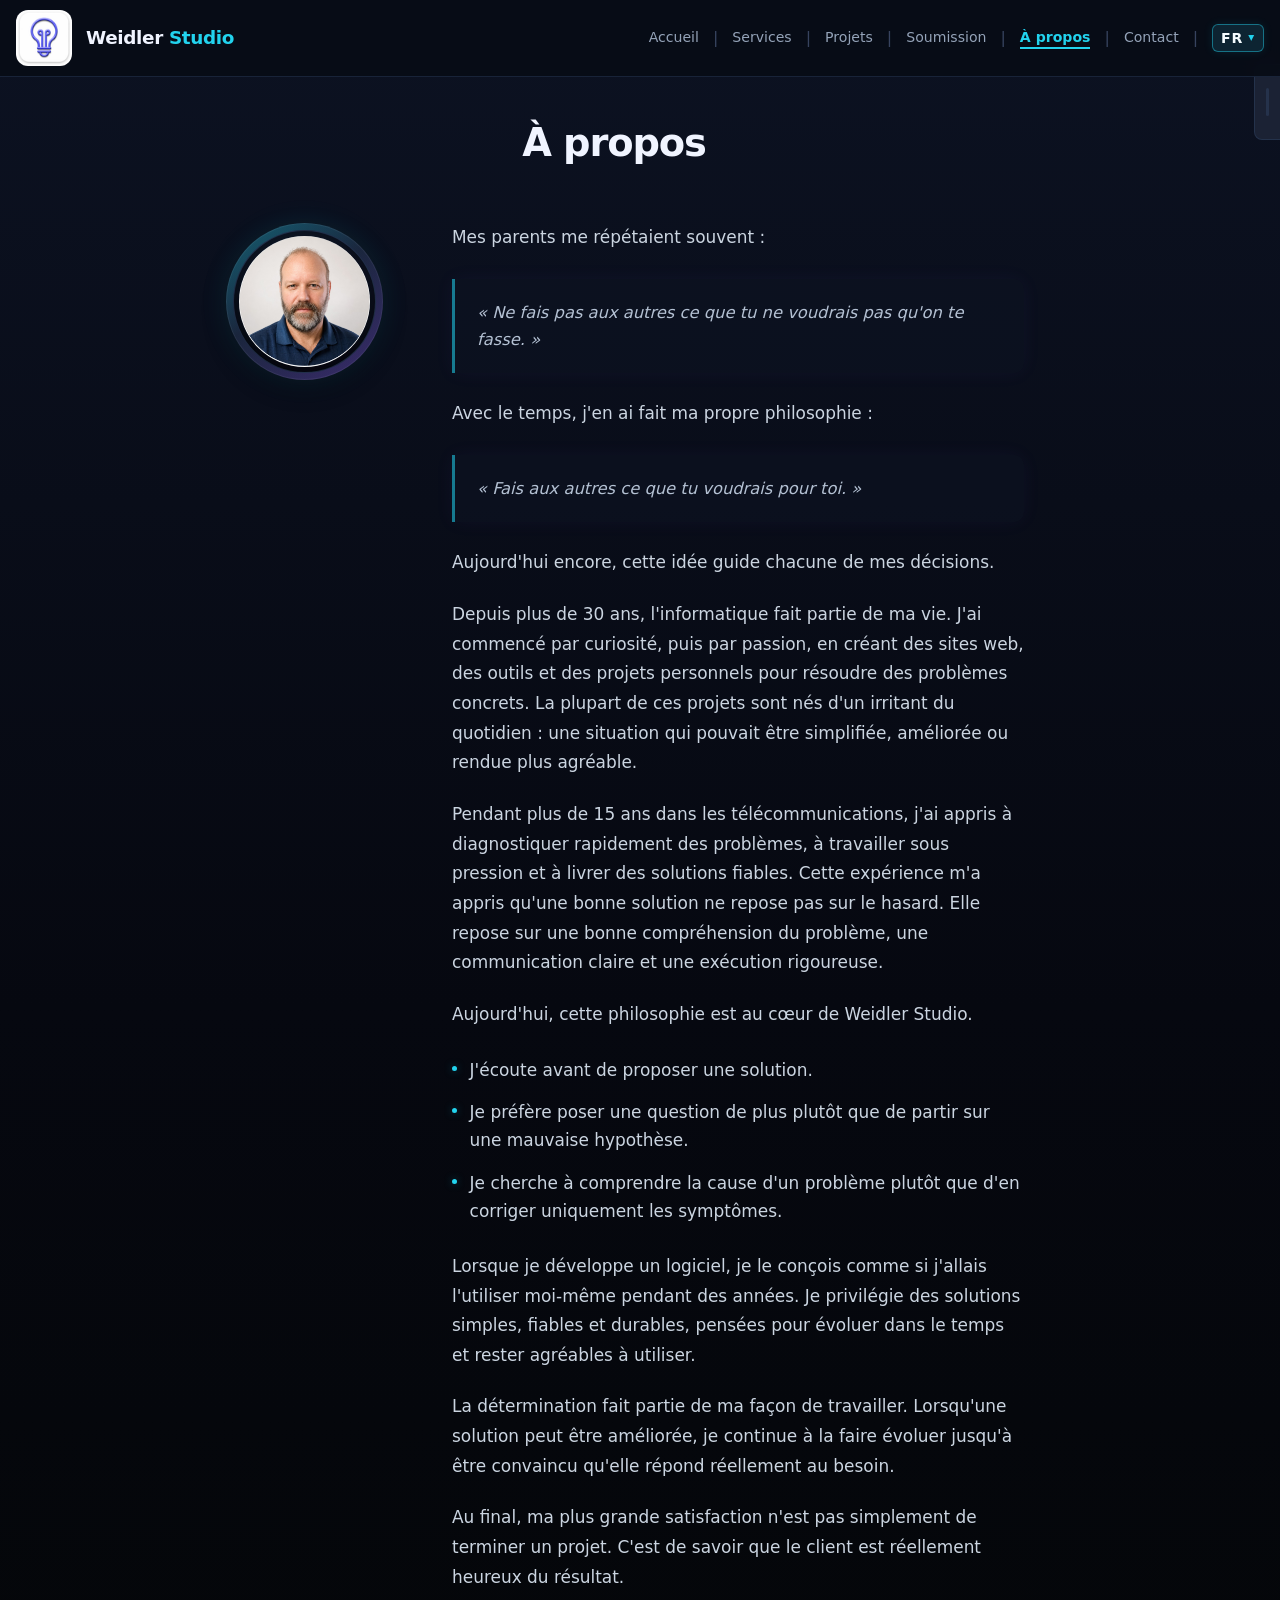
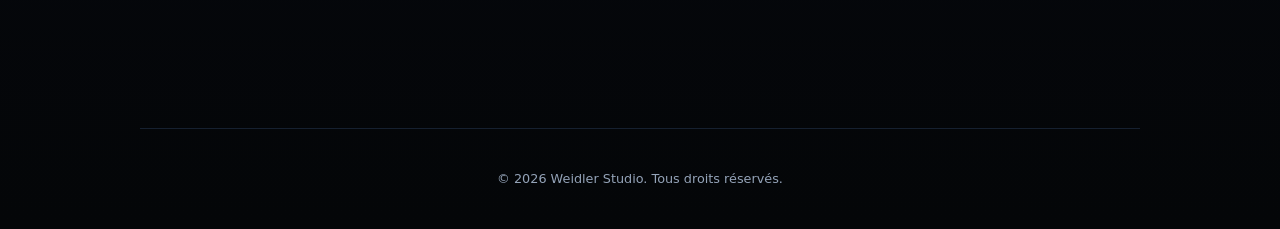
==== commit ea4995a7: "2026-07-05" ====
--- a/about/index.html
+++ b/about/index.html
@@ -4,12 +4,17 @@
     <meta charset="UTF-8">
     <meta name="viewport" content="width=device-width, initial-scale=1.0">
     <meta name="theme-color" content="#0a0e1a">
-    <meta name="color-scheme" content="dark">
+    <meta name="color-scheme" content="light dark">
     <meta name="description" content="À propos de Weidler Studio — philosophie, parcours et façon de travailler de François Weidler, développeur indépendant.">
     <title>À propos | Weidler Studio</title>
     <link rel="icon" href="../assets/logo/favicon.png" type="image/png">
-    <link rel="stylesheet" href="../css/site.css">
-    <link rel="stylesheet" href="../css/about.css">
+    <script src="../js/theme.js"></script>
+    <link rel="stylesheet" href="../css/site.css?v=8">
+    <link rel="stylesheet" href="../css/themes.css?v=8">
+    <link rel="stylesheet" href="../css/layout.css?v=8">
+    <link rel="stylesheet" href="../css/interactive.css?v=8">
+    <link rel="stylesheet" href="../css/about.css?v=8">
+    <link rel="stylesheet" href="../css/mobile-readability.css?v=8">
 </head>
 <body class="page-about" data-nav-root="../" data-nav-active="about">
     <script src="../js/site-bg.js"></script>
@@ -112,6 +117,9 @@
 
     <footer class="site-footer" data-translate>&copy; 2026 Weidler Studio. Tous droits réservés.</footer>
     <script src="../js/nav.js"></script>
+    <script src="../js/mobile-nav.js"></script>
+    <script src="../js/portrait-lock.js"></script>
+    <script src="../js/back-to-top.js"></script>
     <script src="../js/i18n.js"></script>
 </body>
 </html>
--- a/css/site.css
+++ b/css/site.css
@@ -1,188 +1,47 @@
 :root {
-    --bg-deep: #060810;
-    --bg-top: #0c1222;
-    --bg-surface: rgba(14, 20, 36, 0.72);
-    --bg-card: rgba(12, 18, 32, 0.85);
-    --border: rgba(56, 80, 120, 0.35);
-    --text: #f0f4ff;
-    --text-muted: #94a3b8;
-    --text-muted-soft: #b4c1d3;
-    --lead-color: #cbd5e1;
-    --accent: #22d3ee;
-    --accent-dim: #0891b2;
-    --accent-violet: #8b5cf6;
-    --accent-glow: rgba(34, 211, 238, 0.18);
-    --accent-soft: rgba(34, 211, 238, 0.1);
-    --glow-cyan: 0 0 20px rgba(34, 211, 238, 0.18), 0 0 40px rgba(34, 211, 238, 0.06);
-    --glow-violet: 0 0 20px rgba(139, 92, 246, 0.18), 0 0 40px rgba(139, 92, 246, 0.06);
-    --glow-blue: 0 0 20px rgba(59, 130, 246, 0.18), 0 0 40px rgba(59, 130, 246, 0.06);
-    --badge-dev: #c9a227;
-    --badge-soon: #64748b;
-    --badge-tool: #3b82f6;
     --radius: 10px;
     --btn-radius: 15px;
     --header-h: 64px;
     --font: "Segoe UI", system-ui, -apple-system, BlinkMacSystemFont, sans-serif;
 }
 
-*, *::before, *::after { box-sizing: border-box; margin: 0; padding: 0; }
-
 html {
     scroll-behavior: smooth;
-    overflow-x: hidden;
 }
 
 body {
-    background: linear-gradient(180deg, var(--bg-top) 0%, var(--bg-deep) 55%, #040608 100%);
+    background: linear-gradient(180deg, var(--bg-top) 0%, var(--bg-deep) 55%, var(--bg-gradient-end) 100%);
     color: var(--text);
     font-family: var(--font);
-    line-height: 1.5;
-    overflow-x: hidden;
-    padding-top: var(--header-h);
-    min-width: 0;
-    position: relative;
-    isolation: isolate;
-}
-
-main,
-.site-footer {
-    position: relative;
-    z-index: 1;
 }
 
 /* ── Arrière-plan décoratif (toutes les pages) ── */
 .home-bg-deco {
-    position: fixed;
-    inset: 0;
-    z-index: 0;
-    pointer-events: none;
-    overflow: hidden;
     opacity: 0.18;
-    mask-image: radial-gradient(ellipse 56% 38% at 50% 22%, transparent 0%, black 74%);
-    -webkit-mask-image: radial-gradient(ellipse 56% 38% at 50% 22%, transparent 0%, black 74%);
 }
 
 .home-bg-side {
-    position: absolute;
-    top: var(--header-h);
-    bottom: 0;
-    width: min(210px, 16vw);
-    display: flex;
-    flex-direction: column;
-    justify-content: space-between;
-    gap: clamp(16px, 3vh, 32px);
-    padding: clamp(12px, 2vh, 24px) 0 clamp(20px, 3vh, 40px);
     font-family: "Cascadia Code", "Consolas", "Courier New", monospace;
-    font-size: clamp(0.56rem, 0.95vw, 0.7rem);
-    line-height: 1.5;
     opacity: 1;
-    user-select: none;
-}
-
-.home-bg-side--left {
-    left: 0;
-    padding-left: clamp(4px, 0.8vw, 12px);
-    mask-image: linear-gradient(to right, black 55%, transparent 100%);
-    -webkit-mask-image: linear-gradient(to right, black 55%, transparent 100%);
-}
-
-.home-bg-side--right {
-    right: 0;
-    padding-right: clamp(4px, 0.8vw, 12px);
-    text-align: right;
-    mask-image: linear-gradient(to left, black 55%, transparent 100%);
-    -webkit-mask-image: linear-gradient(to left, black 55%, transparent 100%);
-}
-
-.home-bg-block {
-    margin: 0;
-    white-space: pre-wrap;
-    word-break: break-word;
-    flex-shrink: 0;
 }
 
 .home-bg-block--symbols {
-    font-size: clamp(0.62rem, 1vw, 0.76rem);
-    letter-spacing: 0.08em;
     opacity: 0.85;
 }
 
 .home-bg-edge {
-    position: absolute;
-    left: 0;
-    right: 0;
-    display: flex;
-    justify-content: space-between;
-    gap: clamp(16px, 4vw, 48px);
-    padding: 0 clamp(8px, 2vw, 40px) clamp(20px, 3vh, 36px);
     font-family: "Cascadia Code", "Consolas", "Courier New", monospace;
-    font-size: clamp(0.52rem, 0.85vw, 0.65rem);
-    line-height: 1.45;
     opacity: 1;
-    user-select: none;
-}
-
-.home-bg-edge--bottom { bottom: 0; }
-
-.home-bg-edge .home-bg-block {
-    max-width: 42%;
-    margin: 0;
 }
 
 .home-bg-scatter {
-    position: absolute;
-    inset: var(--header-h) 0 0 0;
     font-family: "Cascadia Code", "Consolas", "Courier New", monospace;
-    font-size: clamp(0.54rem, 0.9vw, 0.68rem);
     opacity: 1;
-    user-select: none;
-}
-
-.home-bg-kw,
+}
+
 .home-bg-sym {
-    position: absolute;
-    white-space: nowrap;
-    letter-spacing: 0.04em;
-}
-
-.home-bg-sym { color: #64748b; font-weight: 600; }
-
-.home-bg-scatter .home-bg-kw:nth-child(1)  { top: 8%;   left: 3%;  }
-.home-bg-scatter .home-bg-kw:nth-child(2)  { top: 52%;  left: 2%;  }
-.home-bg-scatter .home-bg-kw:nth-child(3)  { top: 72%;  left: 4%;  }
-.home-bg-scatter .home-bg-kw:nth-child(4)  { top: 88%;  left: 3%;  }
-.home-bg-scatter .home-bg-kw:nth-child(5)  { top: 94%;  left: 6%;  }
-.home-bg-scatter .home-bg-kw:nth-child(6)  { top: 62%;  left: 5%;  }
-.home-bg-scatter .home-bg-kw:nth-child(7)  { top: 12%;  left: 5%;  }
-.home-bg-scatter .home-bg-kw:nth-child(8)  { top: 78%;  left: 2%;  }
-.home-bg-scatter .home-bg-kw:nth-child(9)  { top: 42%;  left: 3%;  }
-.home-bg-scatter .home-bg-kw:nth-child(10) { top: 96%;  left: 4%;  }
-.home-bg-scatter .home-bg-kw:nth-child(11) { top: 10%;  right: 3%;  }
-.home-bg-scatter .home-bg-kw:nth-child(12) { top: 48%;  right: 2%;  }
-.home-bg-scatter .home-bg-kw:nth-child(13) { top: 68%;  right: 4%;  }
-.home-bg-scatter .home-bg-kw:nth-child(14) { top: 84%;  right: 3%;  }
-.home-bg-scatter .home-bg-kw:nth-child(15) { top: 92%;  right: 5%;  }
-.home-bg-scatter .home-bg-kw:nth-child(16) { top: 58%;  right: 2%;  }
-.home-bg-scatter .home-bg-kw:nth-child(17) { top: 14%;  right: 4%;  }
-.home-bg-scatter .home-bg-kw:nth-child(18) { top: 76%;  right: 3%;  }
-.home-bg-scatter .home-bg-kw:nth-child(19) { top: 6%;   right: 6%;  }
-.home-bg-scatter .home-bg-kw:nth-child(20) { top: 95%;  right: 2%;  }
-.home-bg-scatter .home-bg-kw:nth-child(21) { top: 38%;  right: 3%;  }
-.home-bg-scatter .home-bg-kw:nth-child(22) { top: 54%;  right: 5%;  }
-.home-bg-scatter .home-bg-kw:nth-child(23) { top: 82%;  right: 4%;  }
-.home-bg-scatter .home-bg-sym:nth-child(24) { top: 5%;  left: 7%;  }
-.home-bg-scatter .home-bg-sym:nth-child(25) { top: 90%; left: 7%;  }
-.home-bg-scatter .home-bg-sym:nth-child(26) { top: 96%; left: 2%;  }
-.home-bg-scatter .home-bg-sym:nth-child(27) { top: 46%; left: 2%;  }
-.home-bg-scatter .home-bg-sym:nth-child(28) { top: 58%; left: 6%;  }
-.home-bg-scatter .home-bg-sym:nth-child(29) { top: 4%;  right: 8%;  }
-.home-bg-scatter .home-bg-sym:nth-child(30) { top: 88%; right: 7%;  }
-.home-bg-scatter .home-bg-sym:nth-child(31) { top: 97%; right: 3%;  }
-.home-bg-scatter .home-bg-sym:nth-child(32) { top: 44%; right: 2%;  }
-.home-bg-scatter .home-bg-sym:nth-child(33) { top: 56%; right: 6%;  }
-.home-bg-scatter .home-bg-sym:nth-child(34) { top: 72%; right: 2%;  }
-.home-bg-scatter .home-bg-sym:nth-child(35) { top: 18%; left: 2%;  }
-.home-bg-scatter .home-bg-sym:nth-child(36) { top: 16%; right: 2%;  }
+    color: #64748b;
+}
 
 .home-bg-deco .code-kw { color: #7dd3fc; }
 .home-bg-deco .code-str { color: #a5b4fc; }
@@ -196,302 +55,91 @@
 
 img, video, svg { max-width: 100%; height: auto; }
 
-/* Évite le bleu par défaut des liens navigateur */
-a {
-    color: inherit;
-}
-a:visited {
-    color: inherit;
-}
+/* ── Liens (base) ── */
+a { color: inherit; }
+a:visited { color: inherit; }
+
 a.home-contact-email,
 a.home-contact-email:visited {
     color: var(--accent);
     text-decoration: none;
 }
-a:not(.btn-primary):not(.btn-download-nexus):not(.product-card):not(.logo-link):hover {
-    color: var(--accent);
-}
-
-/* Contact accueil — filet si home.css absent ou pas à jour */
+
+/* ── Contact accueil ── */
 .home-contact {
-    display: flex;
-    flex-direction: column;
-    align-items: center;
-    justify-content: center;
-    width: 100%;
-    margin-top: clamp(48px, 8vw, 72px);
-    padding: clamp(28px, 5vw, 36px) clamp(20px, 4vw, 32px);
-    text-align: center;
     background: var(--bg-surface);
     border: 1px solid rgba(34, 211, 238, 0.25);
     border-radius: var(--radius);
     box-shadow: var(--glow-cyan);
-    box-sizing: border-box;
-}
+}
+
 .home-contact-lead {
     color: var(--text-muted);
-    font-size: clamp(0.95rem, 2.4vw, 1.05rem);
-    line-height: 1.65;
-    max-width: 42ch;
-    width: 100%;
-    margin: 0 auto 16px;
-    text-align: center;
-}
+}
+
 .home-contact-email {
-    display: inline-block;
-    font-size: clamp(1rem, 2.6vw, 1.12rem);
-    font-weight: 600;
-    color: var(--accent);
-    text-decoration: none;
-    padding: 10px 18px;
+    color: var(--accent);
     border-radius: var(--btn-radius);
     border: 1px solid rgba(34, 211, 238, 0.4);
     background: var(--accent-soft);
 }
-.site-footer--home {
-    display: flex;
-    flex-direction: column;
-    align-items: center;
-    gap: 8px;
-    text-align: center;
-}
 
 /* ── Header ── */
 .site-header {
-    position: fixed;
-    top: 0;
-    left: 0;
-    right: 0;
-    z-index: 200;
-    background: rgba(8, 12, 22, 0.92);
+    background: var(--header-bg);
     backdrop-filter: blur(12px);
     -webkit-backdrop-filter: blur(12px);
     border-bottom: 1px solid var(--border);
 }
 
-.header-top {
-    display: grid;
-    grid-template-columns: auto 1fr auto;
-    grid-template-areas: "brand nav toggle";
-    align-items: center;
-    gap: clamp(10px, 2vw, 20px);
-    flex-wrap: wrap;
-    padding: 10px clamp(16px, 4vw, 40px);
-    min-height: var(--header-h);
-}
-
-.header-brand { grid-area: brand; min-width: 0; }
-.main-nav {
-    grid-area: nav;
-    justify-self: end;
-}
-.nav-toggle { grid-area: toggle; }
-
-.header-brand {
-    display: flex;
-    align-items: center;
-    gap: 12px;
-    min-width: 0;
-}
-
 .header-contact,
 .home-header-contact {
-    display: inline-flex;
-    align-items: center;
-    justify-content: center;
-    padding: 7px 16px;
-    font-size: clamp(0.68rem, 1.6vw, 0.75rem);
-    font-weight: 700;
-    letter-spacing: 0.1em;
-    text-transform: uppercase;
-    text-decoration: none;
     color: var(--accent);
     border: 1px solid rgba(34, 211, 238, 0.45);
     border-radius: var(--radius);
     background: rgba(34, 211, 238, 0.06);
     box-shadow: var(--glow-cyan);
-    transition: background 0.2s, border-color 0.2s, transform 0.2s;
-    white-space: nowrap;
-    flex-shrink: 0;
-}
-
-.header-contact:hover,
-.home-header-contact:hover {
-    background: rgba(34, 211, 238, 0.14);
-    border-color: rgba(34, 211, 238, 0.65);
-    transform: translateY(-1px);
-    color: var(--accent);
-}
-
-.logo-link {
-    display: flex;
-    align-items: center;
-    gap: clamp(10px, 1.2vw, 14px);
-    text-decoration: none;
-    min-width: 0;
 }
 
 .logo-icon {
-    width: auto;
-    height: clamp(48px, 5vw, 56px);
-    max-height: 56px;
-    object-fit: contain;
-    flex-shrink: 0;
-    display: block;
     border-radius: 12px;
 }
 
-.logo-text {
-    font-size: clamp(0.95rem, 2.8vw, 1.15rem);
-    font-weight: 700;
-    color: var(--text);
-    letter-spacing: -0.02em;
-    white-space: nowrap;
-}
-
+.logo-text { color: var(--text); }
 .logo-text span { color: var(--accent); }
 
 .nav-toggle {
-    display: none;
     background: var(--bg-card);
     border: 1px solid var(--border);
     color: var(--text);
-    width: 40px;
-    height: 40px;
     border-radius: 8px;
-    font-size: 1.25rem;
-    cursor: pointer;
-    flex-shrink: 0;
-}
-
-.lang-status {
-    font-size: 0.68rem;
-    color: var(--accent);
-    display: none;
-    white-space: nowrap;
-    letter-spacing: 0.02em;
-}
-.lang-status.visible {
-    display: inline;
-    position: absolute;
-    right: clamp(16px, 4vw, 40px);
-    bottom: 6px;
-    z-index: 201;
-}
+}
+
+.lang-status { color: var(--accent); }
 
 .lang-switcher:not(.lang-dropdown-menu) {
-    position: absolute;
-    width: 1px;
-    height: 1px;
-    padding: 0;
-    margin: -1px;
-    overflow: hidden;
-    clip: rect(0, 0, 0, 0);
-    white-space: nowrap;
     border: 0;
 }
 
-.lang-dropdown {
-    position: relative;
-    display: flex;
-    align-items: center;
-    flex-shrink: 0;
-}
-
 .lang-dropdown-toggle {
-    display: inline-flex;
-    align-items: center;
-    justify-content: center;
-    gap: 5px;
-    height: 24px;
-    min-height: 0;
-    padding: 0 8px;
-    line-height: 1;
     font-family: inherit;
-    font-size: clamp(0.72rem, 1.8vw, 0.82rem);
-    font-weight: 600;
-    letter-spacing: 0.08em;
-    text-transform: uppercase;
-    color: #f4fcff;
-    background: #0f2a38;
-    border: 1px solid #22d3ee;
+    color: var(--lang-active-text);
+    background: var(--lang-toggle-bg);
+    border: 1px solid var(--lang-toggle-border);
     border-radius: 6px;
     box-shadow: 0 0 12px rgba(34, 211, 238, 0.16);
-    cursor: pointer;
-    transition: color 0.2s ease, background 0.2s ease, border-color 0.2s ease, box-shadow 0.2s ease;
-    -webkit-tap-highlight-color: transparent;
-}
-
-.main-nav .lang-dropdown--nav {
-    flex-shrink: 0;
 }
 
 .main-nav .lang-dropdown--nav .lang-dropdown-toggle {
-    height: auto;
-    min-height: 28px;
-    padding: 4px 8px;
-    font-size: clamp(0.78rem, 1.9vw, 0.88rem);
-    font-weight: 600;
-    letter-spacing: 0.06em;
     background: rgba(15, 42, 56, 0.85);
     border-color: rgba(34, 211, 238, 0.45);
     box-shadow: 0 0 10px rgba(34, 211, 238, 0.1);
 }
 
-.main-nav .nav-sep--lang {
-    margin-left: clamp(8px, 1.4vw, 14px);
-}
-
-.lang-dropdown-chevron {
-    font-size: 0.55em;
-    line-height: 1;
-    color: var(--accent);
-    transition: transform 0.2s ease;
-}
-
-.lang-dropdown.is-open .lang-dropdown-chevron {
-    transform: rotate(180deg);
-}
-
-.lang-dropdown-toggle:hover:not(:disabled) {
-    border-color: rgba(34, 211, 238, 0.75);
-    box-shadow: 0 0 14px rgba(34, 211, 238, 0.22);
-}
-
-.lang-dropdown-toggle:disabled {
-    opacity: 0.45;
-    cursor: wait;
-}
-
-.lang-dropdown-toggle:focus-visible {
-    outline: 2px solid rgba(34, 211, 238, 0.65);
-    outline-offset: 2px;
-}
-
-.lang-dropdown-globe svg {
-    display: block;
-    width: 14px;
-    height: 14px;
-}
-
-.lang-dropdown-code {
-    display: inline-flex;
-    align-items: center;
-    line-height: 1;
-}
+.lang-dropdown-chevron { color: var(--accent); }
 
 .lang-dropdown-menu {
-    position: absolute;
-    top: calc(100% + 6px);
-    right: 0;
-    z-index: 300;
-    display: flex;
-    flex-direction: column;
-    gap: 2px;
-    min-width: 72px;
-    padding: 6px;
-    margin: 0;
-    background: rgba(12, 18, 32, 0.98);
+    background: var(--dropdown-bg);
     border: 1px solid rgba(34, 211, 238, 0.35);
     border-radius: 8px;
     box-shadow: var(--glow-cyan), 0 8px 24px rgba(0, 0, 0, 0.35);
@@ -499,409 +147,123 @@
     -webkit-backdrop-filter: blur(10px);
 }
 
-.lang-dropdown-menu[hidden] {
-    display: none;
-}
-
-.lang-switcher {
-    display: flex;
-    flex-wrap: wrap;
-    align-items: center;
-    justify-content: flex-end;
-    gap: 0;
-    font-size: clamp(0.72rem, 1.8vw, 0.82rem);
-    letter-spacing: 0.06em;
-    text-transform: uppercase;
-}
-
-.lang-sep {
-    display: none;
-}
-
 .lang-btn {
-    display: block;
-    width: 100%;
-    text-align: left;
     background: transparent;
     border: 1px solid transparent;
-    color: #9aa7bd;
-    padding: 8px 10px;
-    min-height: 36px;
+    color: var(--lang-inactive);
     font-family: inherit;
-    font-size: inherit;
-    font-weight: 500;
-    letter-spacing: inherit;
-    text-transform: inherit;
-    cursor: pointer;
-    white-space: nowrap;
-    transition: color 0.2s ease, background 0.2s ease, border-color 0.2s ease, box-shadow 0.2s ease;
     border-radius: 6px;
     box-shadow: none;
-    -webkit-tap-highlight-color: transparent;
-}
-.lang-btn .lang-native {
-    font-weight: 400;
-    text-transform: none;
-    letter-spacing: 0;
-    opacity: 0.88;
-}
-.lang-btn:hover {
-    color: #ffffff;
-    border-color: #22d3ee;
-    box-shadow: 0 0 10px rgba(34, 211, 238, 0.1);
-}
-.lang-btn.active {
-    background: #0f2a38;
-    border-color: #22d3ee;
-    color: #f4fcff;
-    font-weight: 600;
-    box-shadow: 0 0 12px rgba(34, 211, 238, 0.16);
-}
-.lang-btn:disabled { opacity: 0.4; cursor: wait; }
-
-.main-nav {
-    display: flex;
-    align-items: center;
-    gap: 0;
-    flex-wrap: wrap;
-    justify-content: flex-end;
-}
-.main-nav a {
+}
+
+.lang-btn .lang-native { opacity: 0.88; }
+
+.main-nav a { color: var(--text-muted); }
+
+.main-nav .nav-sep {
+    color: rgba(94, 115, 154, 0.55);
+}
+
+/* ── Footer ── */
+.site-footer {
     color: var(--text-muted);
-    text-decoration: none;
-    font-size: clamp(0.78rem, 1.9vw, 0.88rem);
-    font-weight: 500;
-    transition: color 0.2s;
-    white-space: nowrap;
-}
-.main-nav .nav-sep {
-    margin: 0 clamp(8px, 1.4vw, 14px);
-    color: rgba(94, 115, 154, 0.55);
-    font-weight: 300;
-    user-select: none;
-}
-.main-nav a .nav-link-text {
-    display: inline-block;
-}
-.main-nav a:hover { color: var(--text); }
-.main-nav a.active {
-    color: var(--accent);
-    font-weight: 600;
-}
-.main-nav a.active .nav-link-text {
-    box-shadow: inset 0 -2px 0 var(--accent);
-}
-
-/* ── Layout ── */
-main {
-    width: 100%;
-    max-width: 1000px;
-    margin: 0 auto;
-    padding: clamp(32px, 6vw, 56px) clamp(16px, 4vw, 24px);
-}
-
-.site-footer {
-    text-align: center;
-    color: var(--text-muted);
-    font-size: clamp(0.75rem, 2vw, 0.8rem);
-    padding: clamp(28px, 6vw, 40px) clamp(16px, 4vw, 24px);
     border-top: 1px solid var(--border);
-    margin-top: 8px;
-    max-width: 1000px;
-    margin-left: auto;
-    margin-right: auto;
 }
 
 /* ── Badges ── */
-.badge {
-    display: inline-block;
-    padding: 3px 10px;
-    border-radius: 20px;
-    font-size: 0.68rem;
-    font-weight: 700;
-    letter-spacing: 0.05em;
-    text-transform: uppercase;
-    margin-bottom: 12px;
-    width: fit-content;
-}
+.badge { border-radius: 20px; }
+
 .badge-available {
     background: var(--accent-soft);
     color: var(--accent);
 }
+
 .badge-soon {
     background: rgba(100, 116, 139, 0.2);
     color: var(--badge-soon);
 }
+
 .badge-tool {
     background: rgba(59, 130, 246, 0.15);
     color: var(--badge-tool);
 }
 
-/* ── Product pages ── */
-.lead {
-    color: var(--lead-color);
-    font-size: clamp(0.95rem, 2.4vw, 1.06rem);
-    line-height: 1.75;
-}
-
-.page-hero {
-    display: grid;
-    grid-template-columns: 1.1fr 0.9fr;
-    gap: clamp(24px, 5vw, 40px);
-    align-items: center;
-    margin-bottom: clamp(48px, 8vw, 72px);
-}
-
-.page-hero h1 {
-    font-size: clamp(1.55rem, 5vw, 2.4rem);
-    font-weight: 800;
-    letter-spacing: -0.03em;
-    margin-bottom: 0;
-    color: var(--text);
-    line-height: 1.22;
-}
-
-.page-hero .lead {
-    margin-bottom: clamp(20px, 4vw, 28px);
-    max-width: 62ch;
-}
+/* ── Pages produits ── */
+.lead { color: var(--lead-color); }
+.page-hero h1 { color: var(--text); }
 
 .preview-box {
     background: var(--bg-card);
     border: 1px solid rgba(34, 211, 238, 0.28);
     border-radius: var(--radius);
-    aspect-ratio: 16 / 10;
-    min-height: 160px;
-    width: 100%;
-    overflow: hidden;
     box-shadow: var(--glow-cyan);
     backdrop-filter: blur(8px);
     -webkit-backdrop-filter: blur(8px);
 }
-.preview-box img {
-    width: 100%;
-    height: 100%;
-    object-fit: cover;
-    object-position: center;
-    display: block;
-}
-.preview-box picture {
-    display: block;
-    width: 100%;
-    height: 100%;
-}
-.preview-box.contain img { object-fit: contain; padding: 16px; }
-
-.nexus-bridge-preview img {
-    object-fit: contain;
-    object-position: center;
-    padding: 16px;
-}
+
 .hero-app-shot {
-    margin: 0 0 clamp(40px, 8vw, 64px);
-    padding: 0;
     background: var(--bg-card);
     border: 1px solid rgba(34, 211, 238, 0.28);
     border-radius: var(--radius);
-    overflow: hidden;
     box-shadow: var(--glow-cyan);
-    width: 100%;
     backdrop-filter: blur(8px);
     -webkit-backdrop-filter: blur(8px);
 }
-.hero-app-shot--full {
-    line-height: 0;
-}
-.hero-app-shot--full img {
-    display: block;
-    width: 100%;
-    height: auto;
-    max-width: none;
-    object-fit: contain;
-    vertical-align: top;
-}
-
-.hero-download-cta {
-    margin: 28px 0 8px;
-    max-width: 420px;
-}
+
 .btn-download-nexus {
-    display: flex;
-    align-items: center;
-    gap: 16px;
-    width: 100%;
-    padding: 16px 22px;
-    background: linear-gradient(180deg, rgba(16, 38, 68, 0.92) 0%, rgba(10, 24, 46, 0.96) 100%);
+    background: var(--btn-primary-bg);
     color: var(--text);
     border-radius: var(--btn-radius);
-    text-decoration: none;
-    border: 1px solid rgba(34, 211, 238, 0.52);
+    border: 1px solid var(--btn-primary-border);
     box-shadow: var(--glow-cyan), 0 4px 12px rgba(0, 0, 0, 0.22);
-    transition: transform 0.2s ease, box-shadow 0.2s ease, border-color 0.2s ease;
-}
-.btn-download-nexus:hover {
-    transform: translateY(-2px);
-    border-color: rgba(34, 211, 238, 0.72);
-    box-shadow: 0 0 22px rgba(34, 211, 238, 0.2), 0 6px 16px rgba(0, 0, 0, 0.28);
-    color: var(--text);
-}
+}
+
 .btn-download-icon {
-    display: flex;
-    align-items: center;
-    justify-content: center;
-    flex-shrink: 0;
-    width: 48px;
-    height: 48px;
     background: rgba(0, 0, 0, 0.2);
     border-radius: 10px;
 }
-.btn-download-label {
-    display: flex;
-    flex-direction: column;
-    align-items: flex-start;
-    gap: 2px;
-    text-align: left;
-}
-.btn-download-label strong {
-    font-size: clamp(1rem, 2.4vw, 1.15rem);
-    font-weight: 700;
-    letter-spacing: -0.02em;
-}
-.btn-download-label small {
-    font-size: 0.8rem;
-    font-weight: 500;
-    opacity: 0.88;
-}
-.hero-download-note {
-    margin: 14px 0 0;
-    font-size: 0.85rem;
-    color: var(--text-muted);
-    line-height: 1.55;
-    max-width: 54ch;
-}
-.hero-download-note strong {
-    color: var(--text);
-    font-weight: 600;
-}
+
+.btn-download-label small { opacity: 0.88; }
+
+.hero-download-note { color: var(--text-muted); }
+.hero-download-note strong { color: var(--text); }
 
 .hero-download-smartscreen {
-    margin-top: 18px;
-    padding: 14px 16px;
-    max-width: 54ch;
-    font-size: 0.84rem;
-    line-height: 1.6;
     color: #e8c547;
     background: rgba(201, 162, 39, 0.12);
     border: 1px solid rgba(201, 162, 39, 0.35);
     border-radius: var(--radius);
 }
-.hero-download-smartscreen strong {
-    display: block;
-    margin-bottom: 6px;
-    color: #f0d060;
-    font-weight: 700;
-}
-.hero-download-smartscreen p {
-    margin: 0;
-    color: #ddd5b8;
-}
+
+.hero-download-smartscreen strong { color: #f0d060; }
+.hero-download-smartscreen p { color: #ddd5b8; }
 
 .btn-primary {
-    display: inline-flex;
-    align-items: center;
-    justify-content: center;
-    min-height: 52px;
-    padding: 0 22px;
-    background: linear-gradient(180deg, rgba(16, 38, 68, 0.92) 0%, rgba(10, 24, 46, 0.96) 100%);
+    background: var(--btn-primary-bg);
     color: var(--text);
     border-radius: var(--btn-radius);
-    font-weight: 600;
-    font-size: 0.95rem;
-    text-decoration: none;
-    border: 1px solid rgba(34, 211, 238, 0.52);
+    border: 1px solid var(--btn-primary-border);
     box-shadow:
         0 0 16px rgba(34, 211, 238, 0.12),
         0 4px 12px rgba(0, 0, 0, 0.22);
-    cursor: pointer;
-    transition: background 0.2s ease, border-color 0.2s ease, box-shadow 0.2s ease, transform 0.2s ease;
-    max-width: 100%;
-    text-align: center;
-}
-.btn-primary:hover {
-    background: linear-gradient(180deg, rgba(20, 48, 82, 0.96) 0%, rgba(14, 30, 54, 1) 100%);
-    border-color: rgba(34, 211, 238, 0.72);
-    transform: translateY(-2px);
-    box-shadow: 0 0 22px rgba(34, 211, 238, 0.2), 0 6px 16px rgba(0, 0, 0, 0.28);
-    color: var(--text);
-}
-.btn-primary:disabled,
-.btn-primary.disabled {
-    opacity: 0.45;
-    cursor: not-allowed;
-    transform: none;
-    box-shadow: none;
-    pointer-events: none;
 }
 
 .btn-outline {
-    display: inline-flex;
-    align-items: center;
-    justify-content: center;
-    min-height: 52px;
-    padding: 0 22px;
-    background: rgba(8, 12, 24, 0.5);
-    border: 1px solid rgba(139, 92, 246, 0.42);
+    background: var(--btn-secondary-bg);
+    border: 1px solid var(--btn-secondary-border);
     color: var(--text);
     border-radius: var(--btn-radius);
-    font-weight: 600;
-    font-size: 0.95rem;
-    text-decoration: none;
     box-shadow:
         0 0 6px rgba(139, 92, 246, 0.05),
         0 2px 10px rgba(0, 0, 0, 0.18);
-    transition: background 0.2s ease, border-color 0.2s ease, box-shadow 0.2s ease, transform 0.2s ease;
-}
-.btn-outline:hover {
-    background: rgba(124, 58, 237, 0.1);
-    border-color: rgba(139, 92, 246, 0.58);
-    transform: translateY(-2px);
-    box-shadow:
-        0 0 10px rgba(139, 92, 246, 0.08),
-        0 4px 14px rgba(0, 0, 0, 0.22);
-    color: var(--text);
-}
-
-.project-cta {
-    text-align: center;
-    margin-bottom: clamp(48px, 8vw, 72px);
-}
-
-.note-muted {
-    color: var(--text-muted-soft);
-    font-size: 0.82rem;
-    margin-top: 14px;
-    line-height: 1.65;
-    max-width: 48ch;
-}
-
-.features-section { margin-bottom: clamp(48px, 8vw, 72px); }
+}
+
+.note-muted { color: var(--text-muted-soft); }
 
 .features-title,
 .screenshots-title,
 .discussion-title {
-    font-size: clamp(0.72rem, 1.8vw, 0.82rem);
-    font-weight: 700;
-    margin-bottom: clamp(20px, 4vw, 28px);
-    letter-spacing: 0.14em;
-    text-transform: uppercase;
-    text-align: center;
-    color: var(--accent);
-}
-
-.features-grid {
-    display: grid;
-    grid-template-columns: repeat(auto-fit, minmax(min(100%, 260px), 1fr));
-    gap: clamp(14px, 3vw, 20px);
+    color: var(--accent);
 }
 
 .feature-card,
@@ -914,7 +276,6 @@
     border-radius: var(--radius);
     backdrop-filter: blur(8px);
     -webkit-backdrop-filter: blur(8px);
-    transition: border-color 0.2s ease, box-shadow 0.2s ease, transform 0.2s ease;
 }
 
 .feature-card,
@@ -948,212 +309,47 @@
     box-shadow: var(--glow-violet);
 }
 
-.feature-card {
-    padding: clamp(20px, 4vw, 28px);
-    text-align: center;
-}
-
-.feature-card:hover,
-.comment-card:hover,
-.teaser-box:hover {
-    transform: translateY(-2px);
-    border-color: rgba(34, 211, 238, 0.35);
-}
-
-.feature-card h3 {
-    color: var(--text);
-    font-size: 1.05rem;
-    font-weight: 700;
-    margin-bottom: 10px;
-    letter-spacing: -0.01em;
-}
-.feature-card p {
-    color: var(--text-muted-soft);
-    font-size: clamp(0.86rem, 2vw, 0.92rem);
-    line-height: 1.65;
-}
-
-/* ── Discussion (Kios) ── */
-.discussion-subtitle {
-    color: var(--text-muted-soft);
-    font-size: clamp(0.88rem, 2.4vw, 0.95rem);
-    margin-bottom: 24px;
-    line-height: 1.68;
-    max-width: 60ch;
-}
-
-.form-card {
-    padding: clamp(20px, 4vw, 28px);
-    margin-bottom: 28px;
-}
-.form-grid { display: grid; grid-template-columns: 1fr; gap: 16px; }
-.form-group {
-    display: flex;
-    flex-direction: column;
-    gap: 8px;
-}
-.form-group label {
-    color: var(--text-muted);
-    font-size: 0.85rem;
-    font-weight: 500;
-}
+.feature-card h3 { color: var(--text); }
+.feature-card p { color: var(--text-muted-soft); }
+
+.discussion-subtitle { color: var(--text-muted-soft); }
+.form-group label { color: var(--text-muted); }
+
 input:not([type="checkbox"]),
 textarea,
 select {
-    width: 100%;
-    max-width: 520px;
-    min-height: 48px;
-
     background: var(--bg-card);
     border: 1px solid var(--border);
     border-radius: 8px;
-    padding: 12px 16px;
-
     color: var(--text);
     font-family: inherit;
-    font-size: 16px;
-
-    transition: border-color 0.2s, box-shadow 0.2s;
-}
-
-select {
-    height: 50px;
-    cursor: pointer;
-}
-input[type="checkbox"] {
-    width: auto;
-    height: auto;
-    padding: 0;
-    margin: 0;
-}
-input:focus, textarea:focus {
-    outline: none;
-    border-color: var(--accent);
-    box-shadow: 0 0 0 1px rgba(34, 211, 238, 0.25);
-}
-textarea { resize: vertical; min-height: 100px; }
+}
 
 .btn-submit {
-    display: inline-flex;
-    align-items: center;
-    justify-content: center;
-    min-height: 52px;
-    padding: 0 22px;
-    width: fit-content;
-    background: rgba(8, 12, 24, 0.5);
-    border: 1px solid rgba(139, 92, 246, 0.42);
+    background: var(--btn-secondary-bg);
+    border: 1px solid var(--btn-secondary-border);
     color: var(--text);
     border-radius: var(--btn-radius);
-    font-weight: 600;
-    font-size: 0.92rem;
-    cursor: pointer;
     box-shadow: 0 0 6px rgba(139, 92, 246, 0.05), 0 2px 10px rgba(0, 0, 0, 0.18);
-    transition: background 0.2s ease, border-color 0.2s ease, box-shadow 0.2s ease, transform 0.2s ease;
-}
-.btn-submit:hover {
-    background: rgba(124, 58, 237, 0.1);
-    border-color: rgba(139, 92, 246, 0.58);
-    transform: translateY(-2px);
-    box-shadow: 0 0 10px rgba(139, 92, 246, 0.08), 0 4px 14px rgba(0, 0, 0, 0.22);
-}
-
-.comment-list { display: flex; flex-direction: column; gap: 12px; }
-.comment-card {
-    padding: clamp(16px, 3vw, 22px);
-}
-.comment-author {
-    font-weight: 600;
-    color: var(--accent-violet);
-    font-size: 0.92rem;
-    margin-bottom: 6px;
-}
-.comment-text {
-    color: var(--text);
-    font-size: 0.95rem;
-    word-break: break-word;
-    margin-bottom: 6px;
-}
+}
+
+.comment-author { color: var(--accent-violet); }
+.comment-text { color: var(--text); }
+
 .btn-translate-comment {
     background: none;
     border: none;
-    padding: 0;
     font-family: inherit;
-    font-size: 0.78rem;
-    font-weight: 600;
-    color: var(--accent);
-    cursor: pointer;
-    text-decoration: underline;
-    text-underline-offset: 3px;
-}
-.btn-translate-comment:disabled { opacity: 0.5; cursor: wait; }
+    color: var(--accent);
+}
+
 .comments-empty-msg {
     color: var(--text-muted-soft);
-    font-size: 0.92rem;
-    text-align: center;
-    padding: 1.5rem;
     border: 1px dashed var(--border);
     border-radius: var(--radius);
 }
 
-/* ── Inner pages (Services, Projets, À propos) ── */
-.page-intro {
-    text-align: center;
-    margin-bottom: clamp(48px, 8vw, 72px);
-    max-width: 62ch;
-    margin-left: auto;
-    margin-right: auto;
-}
-
-.page-intro h1 {
-    font-size: clamp(1.55rem, 5vw, 2.4rem);
-    font-weight: 800;
-    letter-spacing: -0.03em;
-    margin-bottom: clamp(14px, 3vw, 20px);
-    color: var(--text);
-    line-height: 1.22;
-}
-body[data-nav-active="services"] .page-intro h1 {
-    margin-bottom: clamp(24px, 4vw, 32px);
-}
-.page-intro .lead {
-    margin-bottom: 0;
-}
-
-a.project-card-link {
-    display: block;
-    text-decoration: none;
-    color: inherit;
-    text-align: left;
-}
-
-a.project-card-link .badge {
-    margin-bottom: 0;
-}
-
-.project-card-badges {
-    display: flex;
-    align-items: center;
-    justify-content: flex-start;
-    flex-wrap: wrap;
-    gap: clamp(8px, 2vw, 12px);
-    margin-bottom: 12px;
-    width: 100%;
-}
-
-.project-card-badges__cell {
-    flex: 0 0 auto;
-    display: flex;
-    align-items: center;
-}
-
-.project-card-badges .badge {
-    max-width: 100%;
-    overflow: hidden;
-    text-overflow: ellipsis;
-    white-space: nowrap;
-    font-size: clamp(0.58rem, 1.6vw, 0.68rem);
-    padding: 3px clamp(6px, 1.8vw, 10px);
-}
+.page-intro h1 { color: var(--text); }
 
 .badge-cat-type {
     background: rgba(139, 92, 246, 0.18);
@@ -1165,245 +361,28 @@
     color: var(--badge-tool);
 }
 
-@media (max-width: 380px) {
-    .project-card-badges .badge {
-        white-space: normal;
-        text-align: center;
-        line-height: 1.25;
-    }
-}
-
-/* ── Navigation secondaire entre projets ── */
-.project-see-also {
-    display: flex;
-    flex-wrap: wrap;
-    align-items: baseline;
-    justify-content: center;
-    gap: 0.35em 0.65em;
-    width: 100%;
-    margin: 0 auto clamp(24px, 4vw, 32px);
-    padding-top: 0;
-    font-size: clamp(0.74rem, 1.8vw, 0.81rem);
-    line-height: 1.45;
-    color: var(--text-muted-soft);
-    text-align: center;
-}
-
-.project-see-also__label {
-    flex-shrink: 0;
-    font-weight: 600;
-    color: var(--text-muted);
-    letter-spacing: 0.02em;
-}
-
-.project-see-also__list {
-    display: inline-flex;
-    flex-wrap: wrap;
-    align-items: center;
-    gap: 0.35em 0.5em;
-}
-
-.project-see-also__sep {
-    color: var(--text-muted);
-    opacity: 0.5;
-    user-select: none;
-}
-
-.project-see-also a {
-    color: var(--text-muted-soft);
-    text-decoration: none;
-    transition: color 0.2s ease;
-}
-
-.project-see-also a:hover {
-    color: var(--accent);
-}
-
-.project-see-also__current {
-    color: var(--text);
-    font-weight: 600;
-    text-decoration: underline;
-    text-decoration-color: rgba(34, 211, 238, 0.55);
-    text-underline-offset: 3px;
-}
-
-a.project-card-link h3 {
-    color: var(--text);
-}
-
-.project-card-more {
-    display: inline-block;
-    margin-top: 14px;
-    font-size: 0.85rem;
-    font-weight: 600;
-    color: var(--accent);
-}
-
-.about-content {
-    max-width: 62ch;
-    margin: 0 auto clamp(48px, 8vw, 72px);
-}
-
-.about-block {
-    margin-bottom: clamp(32px, 6vw, 48px);
-}
-
-.about-block .features-title {
-    text-align: left;
-    margin-bottom: clamp(16px, 3vw, 20px);
-}
-
-.about-block .lead {
-    margin-bottom: clamp(16px, 3vw, 20px);
-}
-
-.about-list {
-    list-style: none;
-    padding: 0;
-    margin: 0;
-}
-
-.about-list li {
-    position: relative;
-    padding-left: 1.25rem;
-    margin-bottom: 12px;
-    color: var(--text-muted-soft);
-    line-height: 1.68;
-    font-size: clamp(0.88rem, 2vw, 0.94rem);
-}
+.project-see-also { color: var(--text-muted-soft); }
+.project-see-also__label { color: var(--text-muted); }
+.project-see-also__sep { color: var(--text-muted); opacity: 0.5; }
+.project-see-also a { color: var(--text-muted-soft); }
+.project-see-also__current { color: var(--text); }
+
+a.project-card-link h3 { color: var(--text); }
+.project-card-more { color: var(--accent); }
+
+.about-list li { color: var(--text-muted-soft); }
 
 .about-list li::before {
     content: "";
-    position: absolute;
-    left: 0;
-    top: 0.55em;
-    width: 6px;
-    height: 6px;
     border-radius: 50%;
     background: var(--accent);
     box-shadow: 0 0 8px rgba(34, 211, 238, 0.35);
 }
 
-.studio-cta {
-    text-align: center;
-    margin-bottom: clamp(48px, 8vw, 72px);
-}
-
-.studio-cta .lead {
-    margin-bottom: clamp(20px, 4vw, 28px);
-}
-
-.page-contact {
-    min-height: 100svh;
-    display: flex;
-    flex-direction: column;
-}
-
-.page-contact main {
-    flex: 1;
-    display: flex;
-    flex-direction: column;
-    gap: clamp(40px, 8vh, 72px);
-}
-.page-contact .page-intro {
-    margin-bottom: 0;
-}
-.page-contact .about-content {
-    margin-bottom: 0;
-}
-
-.page-contact .about-block:last-child {
-    margin-bottom: 0;
-}
-
-.page-contact .about-block:has(.about-list) {
-    display: flex;
-    flex-direction: column;
-    align-items: center;
-    width: 100%;
-}
-
-.page-contact .about-block:has(.about-list) .features-title {
-    text-align: center;
-    width: 100%;
-}
-
-.page-contact .about-block:has(.about-list) .about-list {
-    width: fit-content;
-    max-width: 100%;
-    margin-left: auto;
-    margin-right: auto;
-}
-
-.page-contact .studio-cta {
-    flex: 1;
-    display: flex;
-    flex-direction: column;
-    justify-content: flex-start;
-    align-items: center;
-    gap: clamp(18px, 3.5vw, 28px);
-    padding-top: clamp(16px, 3vh, 32px);
-    padding-bottom: clamp(48px, 9vh, 96px);
-    margin-bottom: 0;
-    text-align: center;
-}
-
-.page-contact .studio-cta .lead {
-    max-width: 54ch;
-    margin-left: auto;
-    margin-right: auto;
-    margin-bottom: 0;
-}
-
-.page-contact .site-footer {
-    flex-shrink: 0;
-    margin-top: auto;
-    width: min(1000px, 100%);
-    margin-left: auto;
-    margin-right: auto;
-    padding-top: clamp(28px, 5vw, 44px);
-    padding-bottom: clamp(28px, 5vw, 44px);
-}
-
-/* ── Page Soumission (conteneur formulaire : à compléter par le client) ── */
-.page-soumission {
-    min-height: 100svh;
-    display: flex;
-    flex-direction: column;
-}
-
-.page-soumission .home-bg-deco {
-    mask-image: radial-gradient(ellipse 80% 55% at 50% 18%, transparent 0%, black 88%);
-    -webkit-mask-image: radial-gradient(ellipse 80% 55% at 50% 18%, transparent 0%, black 88%);
-}
-
-.page-soumission main {
-    flex: 1;
-    display: flex;
-    flex-direction: column;
-    gap: clamp(40px, 8vh, 72px);
-}
-
-.page-soumission .page-intro {
-    margin-bottom: 0;
-}
-
-.page-soumission .submission-content {
-    flex: 1;
-    width: 100%;
-    max-width: min(1000px, 100%);
-    margin: 0 auto;
-    padding-bottom: clamp(48px, 9vh, 96px);
-}
-
-.page-soumission .site-footer {
-    flex-shrink: 0;
-    margin-top: auto;
-    width: min(1000px, 100%);
-    margin-left: auto;
-    margin-right: auto;
-    padding-top: clamp(28px, 5vw, 44px);
-    padding-bottom: clamp(28px, 5vw, 44px);
+.page-contact .contact-signal-qr {
+    border-radius: var(--radius);
+    border: 1px solid var(--border);
+    box-shadow: 0 8px 24px rgba(12, 18, 34, 0.08);
 }
 
 .badge-dev {
@@ -1411,403 +390,278 @@
     color: var(--badge-dev);
 }
 
-/* ── Teaser (Haven) ── */
 .teaser-box {
-    text-align: center;
-    padding: clamp(40px, 8vw, 64px) clamp(20px, 4vw, 32px);
-    max-width: 520px;
-    margin: 0 auto;
     border-color: rgba(139, 92, 246, 0.28);
     box-shadow: var(--glow-violet);
 }
-.teaser-box h1 { margin-bottom: 16px; color: var(--text); }
-.teaser-box p {
-    color: var(--text-muted-soft);
-    line-height: 1.65;
-    margin-bottom: 8px;
-}
-
-/* ── Responsive ── */
-@media (min-width: 641px) {
-    .header-top {
-        grid-template-columns: auto 1fr;
-        grid-template-areas: "brand nav";
-    }
-
-    .nav-toggle {
-        display: none;
-    }
-
-    .main-nav {
-        display: flex;
-        flex-direction: row;
-        align-items: center;
-        justify-content: flex-end;
-        width: auto;
-        padding: 0;
-        border-top: none;
-    }
-
-    .main-nav a.active .nav-link-text {
-        box-shadow: inset 0 -2px 0 var(--accent);
-    }
-
-    .main-nav a {
-        display: inline;
-        width: auto;
-        padding: 0;
-        border-bottom: none;
-    }
-}
-
-@media (max-width: 992px) {
-    .page-hero { grid-template-columns: 1fr; }
-    .preview-box { order: -1; max-height: 280px; }
-}
-
-@media (max-width: 768px) {
-    .page-hero h1,
-    .page-intro h1 {
-        line-height: 1.34;
-    }
-
-    main {
-    padding-top: 16px;
-    padding-bottom: 28px;
-}
-}
-
-@media (max-width: 640px) {
-    :root { --header-h: 56px; }
-    body { padding-top: 0; }
-    .site-header { position: relative; }
-    .header-top {
-        min-height: 56px;
-        grid-template-columns: 1fr auto;
-        grid-template-areas:
-            "brand toggle"
-            "nav nav";
-    }
-    .main-nav { justify-self: stretch; }
-    .nav-toggle { display: block; }
-    .main-nav {
-        display: none;
-        flex-direction: column;
-        align-items: flex-start;
-        gap: 0;
-        width: 100%;
-        padding: 8px clamp(16px, 4vw, 40px) 12px;
-        border-top: 1px solid var(--border);
-    }
-    .main-nav.open { display: flex; }
-    .main-nav .nav-sep {
-        display: none;
-    }
-    .main-nav a {
-        display: block;
-        width: 100%;
-        padding: 14px 0;
-        border-bottom: 1px solid var(--border);
-    }
-    .main-nav a:last-child { border-bottom: none; }
-    .main-nav .lang-dropdown--nav {
-        width: 100%;
-        padding: 14px 0;
-        border-bottom: 1px solid var(--border);
-    }
-    .main-nav .lang-dropdown--nav .lang-dropdown-toggle {
-        width: 100%;
-        justify-content: space-between;
-        min-height: 0;
-        padding: 0;
-        background: transparent;
-        border: none;
-        box-shadow: none;
-        border-radius: 0;
-        color: var(--text-muted);
-        font-weight: 500;
-        letter-spacing: 0.06em;
-    }
-    .main-nav .lang-dropdown--nav .lang-dropdown-toggle:hover:not(:disabled) {
-        color: var(--text);
-        border: none;
-        box-shadow: none;
-    }
-    .main-nav .lang-dropdown--nav .lang-dropdown-menu {
-        position: static;
-        width: 100%;
-        margin-top: 8px;
-        box-shadow: none;
-    }
-
-    .home-bg-side {
-        width: min(110px, 26vw);
-        opacity: 1;
-        gap: clamp(10px, 2vh, 20px);
-        padding-bottom: 16px;
-    }
-    .home-bg-edge { opacity: 1; }
-    .home-bg-scatter { opacity: 1; }
-    .home-bg-scatter .home-bg-kw,
-    .home-bg-scatter .home-bg-sym { font-size: 0.52rem; }
-}
-
-@media (max-width: 400px) {
-    .btn-submit, .btn-primary { width: 100%; }
-    .home-bg-scatter { display: none; }
-}
-
-@supports (padding: max(0px)) {
-    .header-top {
-        padding-left: max(16px, env(safe-area-inset-left));
-        padding-right: max(16px, env(safe-area-inset-right));
-    }
-}
+
+.teaser-box h1 { color: var(--text); }
+.teaser-box p { color: var(--text-muted-soft); }
 
 /* Correctif — visibilité du fond code */
-.home-bg-deco {
-    display: block !important;
-    visibility: visible !important;
-    opacity: 0.18 !important;
-    z-index: 0 !important;
-}
-
-.home-bg-side {
-    display: flex !important;
-    visibility: visible !important;
-    opacity: 1 !important;
-}
-
-.home-bg-edge {
-    display: flex !important;
-    visibility: visible !important;
-    opacity: 1 !important;
-}
-
-.home-bg-scatter {
-    display: block !important;
-    visibility: visible !important;
-    opacity: 1 !important;
-}
-.submission-row--phone {
-    display: grid;
-    grid-template-columns: minmax(0, 1.2fr) minmax(120px, 0.6fr);
-    gap: 16px;
-}
-
-@media (max-width: 520px) {
-    .submission-row--phone {
-        grid-template-columns: 1fr;
-    }
-}
+.home-bg-deco { opacity: 0.18 !important; }
+.home-bg-side { opacity: 1 !important; }
+.home-bg-edge { opacity: 1 !important; }
+.home-bg-scatter { opacity: 1 !important; }
 
 .submission-panel {
-    max-width: 760px;
-    margin: 0 auto;
-    padding: clamp(28px, 5vw, 44px);
     background: var(--bg-card);
     border: 1px solid rgba(34, 211, 238, 0.28);
     border-radius: var(--radius);
     box-shadow: var(--glow-cyan);
 }
 
-.submission-panel label {
-    display: block;
-    margin: 18px 0 8px;
-    color: var(--text);
-    font-weight: 600;
-}
-
-.submission-panel select,
-.submission-panel input,
-.submission-panel textarea {
-    width: 100%;
-}
-
-.submission-field-error {
-    margin-top: 7px;
-    font-size: 0.86rem;
-    font-weight: 600;
-    color: #fca5a5;
-}
+.submission-panel label { color: var(--text); }
+
+.submission-field-error { color: #fca5a5; }
 
 .submission-field-invalid {
     border-color: rgba(252, 165, 165, 0.7) !important;
     box-shadow: 0 0 0 1px rgba(252, 165, 165, 0.18) !important;
 }
 
-.submission-required-notice {
-    margin: 18px 0 14px;
-    font-size: 0.92rem;
-    font-weight: 600;
-    color: rgba(226, 232, 240, 0.86);
-}
-
-.submission-required-notice.is-error {
-    color: #fca5a5;
-}
-
-.submission-actions {
-    display: flex;
-    justify-content: flex-start;
-    gap: 14px;
-    margin-top: 34px;
-}
+.submission-required-notice { color: rgba(226, 232, 240, 0.86); }
+.submission-required-notice.is-error { color: #fca5a5; }
 
 .submission-consent {
-    display: block;
-    margin-top: 36px;
-    margin-bottom: 34px;
-    padding-top: 24px;
-    border-top: 1px solid rgba(255,255,255,.08);
-}
-
-.submission-consent input[type="checkbox"] {
-    float: left;
-    width: 20px;
-    height: 20px;
-    margin: 4px 10px 0 0;
-}
-
-.submission-consent span {
-    display: block;
-    line-height: 1.6;
-    overflow: hidden;
-}
-#submissionStepRates h2 {
-    margin-bottom: 18px;
-}
-
-#submissionStepRates h3 {
-    margin: 26px 0 18px;
-    font-size: 1.7rem;
-}
-
-#submissionStepRates h4 {
-    margin: 30px 0 12px;
-    color: var(--accent);
-    font-size: 1.15rem;
-}
-
-#submissionStepRates p {
-    margin: 0 0 18px;
-    line-height: 1.8;
-}
-
-#submissionStepRates strong {
-    font-weight: 700;
-}
+    border-top: 1px solid rgba(255, 255, 255, 0.08);
+}
+
+#submissionStepRates h4 { color: var(--accent); }
 
 #submissionStepRates .submission-consent {
-    margin-top: 36px;
-    margin-bottom: 34px;
-    padding-top: 24px;
-    border-top: 1px solid rgba(255,255,255,.08);
-}
-
-#submissionStepRates .submission-actions {
-    margin-top: 34px;
-}
-.submission-list {
-    margin: 18px 0 0;
-    padding-left: 1.35rem;
-}
-
-.submission-list li {
-    margin-bottom: 8px;
-    line-height: 1.55;
-}
-
-.submission-panel h2 {
-    margin-bottom: 10px;
-}
-
-.submission-panel h3 {
-    margin: 20px 0 12px;
-}
-
-.submission-panel p {
-    margin-bottom: 12px;
-    line-height: 1.65;
-}
-
-#submissionStartBtn {
-    opacity: 1;
-}
+    border-top: 1px solid rgba(255, 255, 255, 0.08);
+}
+
+#submissionStartBtn { opacity: 1; }
 
 #submissionStartBtn:not(:disabled) {
-    min-width: 170px;
-    height: 52px;
-    padding: 0 28px;
-    font-size: 1rem;
-    font-weight: 700;
-
-    background: linear-gradient(180deg, rgba(22,56,92,.98), rgba(12,34,58,1));
-    border: 1px solid rgba(34,211,238,.9);
+    background: linear-gradient(180deg, rgba(22, 56, 92, 0.98), rgba(12, 34, 58, 1));
+    border: 1px solid rgba(34, 211, 238, 0.9);
     border-radius: 12px;
-
     color: #fff;
-
-    box-shadow: 0 0 18px rgba(34,211,238,.28);
-}
+    box-shadow: 0 0 18px rgba(34, 211, 238, 0.28);
+}
+
 #submissionStartBtn:disabled {
-    min-width: 170px;
-    height: 52px;
-    padding: 0 28px;
-
     background: rgba(22, 56, 92, 0.45);
     border: 1px solid rgba(34, 211, 238, 0.35);
     border-radius: 12px;
-
     color: rgba(255, 255, 255, 0.55);
-    font-size: 1rem;
-    font-weight: 700;
-
-    cursor: not-allowed;
     opacity: 1;
 }
-#submissionStartBtn {
-    margin-top: 18px;
-}
+
 .submission-panel select {
-    appearance: none;
-    -webkit-appearance: none;
-    -moz-appearance: none;
-
-    width: 100%;
-    max-width: 520px;
-    height: 50px;
-    padding: 0 46px 0 16px;
-
     background-color: var(--bg-card);
-    background-image: url("data:image/svg+xml,%3Csvg xmlns='http://www.w3.org/2000/svg' width='14' height='14' viewBox='0 0 24 24' fill='none' stroke='%2394a3b8' stroke-width='2.4' stroke-linecap='round' stroke-linejoin='round'%3E%3Cpolyline points='6 9 12 15 18 9'/%3E%3C/svg%3E");
-    background-repeat: no-repeat;
-    background-position: right 16px center;
-    background-size: 14px;
-
     border: 1px solid var(--border);
     border-radius: 10px;
-
     color: var(--text);
     font-family: inherit;
-    font-size: 16px;
-    cursor: pointer;
-}
-
-.submission-panel select:hover,
-.submission-panel select:focus {
-    border-color: rgba(34, 211, 238, 0.55);
-    box-shadow: 0 0 0 1px rgba(34, 211, 238, 0.18);
-    outline: none;
-}
-#submissionStepConfirmation .btn-primary {
-    margin-top: 14px;
-}
-/* Services — espace entre le titre et le texte */
-body[data-nav-active="services"] .page-intro h1 {
-    margin-bottom: 36px !important;
-}
-
-body[data-nav-active="services"] .page-intro .lead {
-    margin-top: 0 !important;
-}+}
+
+/* ── Panneau thème ── */
+.theme-drawer-tab {
+    border: 1px solid var(--border);
+    border-right: none;
+    border-radius: 8px 0 0 8px;
+    background: var(--surface-color);
+    color: var(--text-muted);
+}
+
+.theme-drawer-tab-grip {
+    border-radius: 999px;
+    background: var(--border);
+}
+
+.theme-drawer-panel {
+    border: none;
+    background: var(--surface-color);
+}
+
+.theme-drawer.is-open .theme-drawer-panel {
+    border: 1px solid var(--border);
+    border-right: none;
+}
+
+.theme-drawer-label { color: var(--text-muted-soft); }
+
+.theme-mode-btn {
+    border: 1px solid var(--border);
+    border-radius: var(--radius);
+    background: transparent;
+    color: var(--text-muted);
+    font: inherit;
+}
+
+.theme-mode-btn.active {
+    color: var(--accent);
+    border-color: rgba(34, 211, 238, 0.45);
+    background: var(--accent-soft);
+}
+
+/* ── Remonter en haut ── */
+.site-back-top { opacity: 0; }
+
+.site-back-top.is-visible { opacity: 1; }
+
+.site-back-top-btn {
+    border-radius: 999px;
+    border: 1px solid rgba(34, 211, 238, 0.38);
+    background: rgba(12, 18, 32, 0.92);
+    color: var(--text);
+    font: inherit;
+    box-shadow: 0 0 14px rgba(34, 211, 238, 0.10);
+}
+
+/* ── Verrouillage paysage ── */
+.portrait-lock-overlay {
+    background: var(--bg-deep);
+    color: var(--text);
+    border: none;
+}
+
+.portrait-lock-icon {
+    color: var(--accent);
+    opacity: 0.72;
+}
+
+.portrait-lock-message { color: var(--text-muted-soft); }
+
+/* ── Mobile : couleurs UI (progress, swipe hints) ── */
+@media (max-width: 640px) {
+    .mobile-page-progress {
+        color: var(--text-muted);
+    }
+
+    .mobile-page-progress__step {
+        color: var(--text-muted-soft);
+    }
+
+    .mobile-swipe-hint {
+        border: none;
+        background: transparent;
+        color: var(--accent);
+        opacity: 0.72;
+        box-shadow: none;
+    }
+
+    .mobile-swipe-hint svg {
+        filter: drop-shadow(0 0 6px rgba(34, 211, 238, 0.28));
+    }
+
+    .main-nav {
+        border-top-color: var(--border);
+    }
+
+    .main-nav a {
+        border-bottom-color: var(--border);
+    }
+
+    .main-nav .lang-dropdown--nav {
+        border-bottom-color: var(--border);
+    }
+}
+
+/* ── Thème jour : halos et surfaces (couleurs statiques) ── */
+html[data-theme="day"] body::before,
+html[data-theme="auto"][data-theme-effective="day"] body::before {
+    content: "";
+    background:
+        radial-gradient(ellipse 52% 42% at 12% 18%, rgba(34, 211, 238, 0.125) 0%, transparent 72%),
+        radial-gradient(ellipse 48% 38% at 88% 78%, rgba(139, 92, 246, 0.09) 0%, transparent 70%);
+}
+
+html[data-theme="day"] .site-header,
+html[data-theme="auto"][data-theme-effective="day"] .site-header {
+    backdrop-filter: blur(14px);
+    -webkit-backdrop-filter: blur(14px);
+}
+
+html[data-theme="day"] .btn-primary,
+html[data-theme="auto"][data-theme-effective="day"] .btn-primary {
+    color: var(--text);
+    box-shadow:
+        0 0 12px rgba(34, 211, 238, 0.08),
+        0 4px 12px rgba(12, 18, 34, 0.06);
+}
+
+html[data-theme="day"] .btn-outline,
+html[data-theme="auto"][data-theme-effective="day"] .btn-outline {
+    box-shadow:
+        0 0 8px rgba(139, 92, 246, 0.06),
+        0 2px 10px rgba(12, 18, 34, 0.05);
+}
+
+html[data-theme="day"] .feature-card,
+html[data-theme="day"] .form-card,
+html[data-theme="day"] .comment-card,
+html[data-theme="day"] .teaser-box,
+html[data-theme="day"] .screenshot-card,
+html[data-theme="day"] .submission-panel,
+html[data-theme="auto"][data-theme-effective="day"] .feature-card,
+html[data-theme="auto"][data-theme-effective="day"] .form-card,
+html[data-theme="auto"][data-theme-effective="day"] .comment-card,
+html[data-theme="auto"][data-theme-effective="day"] .teaser-box,
+html[data-theme="auto"][data-theme-effective="day"] .screenshot-card,
+html[data-theme="auto"][data-theme-effective="day"] .submission-panel {
+    background: rgba(255, 255, 255, 0.9);
+    border-color: var(--card-border);
+    box-shadow: var(--card-shadow);
+}
+
+html[data-theme="day"] .lang-dropdown-toggle,
+html[data-theme="auto"][data-theme-effective="day"] .lang-dropdown-toggle {
+    color: var(--lang-toggle-text);
+    background: var(--lang-toggle-bg);
+    border-color: var(--lang-toggle-border);
+    box-shadow: 0 0 10px rgba(34, 211, 238, 0.08);
+}
+
+html[data-theme="day"] .main-nav .lang-dropdown--nav .lang-dropdown-toggle,
+html[data-theme="auto"][data-theme-effective="day"] .main-nav .lang-dropdown--nav .lang-dropdown-toggle {
+    background: var(--lang-toggle-bg);
+    border: 1px solid var(--lang-toggle-border);
+    color: var(--lang-toggle-text);
+    box-shadow: 0 0 10px rgba(34, 211, 238, 0.08);
+}
+
+html[data-theme="day"] .lang-btn,
+html[data-theme="auto"][data-theme-effective="day"] .lang-btn {
+    color: var(--lang-inactive);
+    background: transparent;
+}
+
+html[data-theme="day"] .lang-btn.active,
+html[data-theme="auto"][data-theme-effective="day"] .lang-btn.active {
+    background: #22d3ee;
+    border-color: #22d3ee;
+    color: #ffffff;
+    box-shadow: 0 0 12px rgba(34, 211, 238, 0.2);
+}
+
+html[data-theme="day"] .page-soumission #submissionStartBtn:not(:disabled),
+html[data-theme="auto"][data-theme-effective="day"] .page-soumission #submissionStartBtn:not(:disabled) {
+    background: var(--btn-primary-bg);
+    border: 1px solid var(--btn-primary-border);
+    border-radius: var(--btn-radius);
+    color: var(--text);
+    box-shadow:
+        0 0 12px rgba(34, 211, 238, 0.08),
+        0 4px 12px rgba(12, 18, 34, 0.06);
+}
+
+html[data-theme="day"] .page-soumission #submissionStartBtn:disabled,
+html[data-theme="auto"][data-theme-effective="day"] .page-soumission #submissionStartBtn:disabled {
+    background: rgba(232, 247, 251, 0.88);
+    border: 1px solid rgba(34, 211, 238, 0.22);
+    border-radius: var(--btn-radius);
+    color: var(--text-muted);
+    box-shadow: none;
+    opacity: 1;
+}
+
+html[data-theme-effective="day"] .site-back-top-btn {
+    background: rgba(255, 255, 255, 0.96);
+    border-color: rgba(8, 145, 178, 0.38);
+    box-shadow: 0 0 14px rgba(34, 211, 238, 0.08);
+}
--- a/css/themes.css
+++ b/css/themes.css
@@ -0,0 +1,102 @@
+/* ── Variables de thème Weidler Studio ──
+   Nuit (:root) et jour (html[data-theme="day"]).
+   Couleurs composants : site.css · Interactions : interactive.css */
+
+/* ── Thème nuit (défaut) ── */
+:root,
+html[data-theme="night"],
+html[data-theme="auto"][data-theme-effective="night"] {
+    --bg-deep: #060810;
+    --bg-top: #0c1222;
+    --bg-gradient-end: #040608;
+    --bg-surface: rgba(14, 20, 36, 0.72);
+    --bg-card: rgba(12, 18, 32, 0.85);
+    --border: rgba(56, 80, 120, 0.35);
+    --text: #f0f4ff;
+    --text-muted: #94a3b8;
+    --text-muted-soft: #b4c1d3;
+    --lead-color: #cbd5e1;
+    --accent: #22d3ee;
+    --accent-dim: #0891b2;
+    --accent-violet: #8b5cf6;
+    --accent-glow: rgba(34, 211, 238, 0.18);
+    --accent-soft: rgba(34, 211, 238, 0.1);
+    --glow-cyan: 0 0 20px rgba(34, 211, 238, 0.18), 0 0 40px rgba(34, 211, 238, 0.06);
+    --glow-violet: 0 0 20px rgba(139, 92, 246, 0.18), 0 0 40px rgba(139, 92, 246, 0.06);
+    --glow-blue: 0 0 20px rgba(59, 130, 246, 0.18), 0 0 40px rgba(59, 130, 246, 0.06);
+    --badge-dev: #c9a227;
+    --badge-soon: #64748b;
+    --badge-tool: #3b82f6;
+    --header-bg: rgba(8, 12, 22, 0.92);
+    --surface-color: #1b2234;
+    --preferences-text: #ffffff;
+    --btn-primary-bg: linear-gradient(180deg, rgba(16, 38, 68, 0.92) 0%, rgba(10, 24, 46, 0.96) 100%);
+    --btn-primary-bg-hover: linear-gradient(180deg, rgba(20, 48, 82, 0.96) 0%, rgba(14, 30, 54, 1) 100%);
+    --btn-primary-border: rgba(34, 211, 238, 0.52);
+    --btn-primary-border-hover: rgba(34, 211, 238, 0.72);
+    --btn-secondary-bg: rgba(8, 12, 24, 0.5);
+    --btn-secondary-border: rgba(139, 92, 246, 0.42);
+    --lang-inactive: #9aa7bd;
+    --lang-active-bg: #0f2a38;
+    --lang-active-text: #f4fcff;
+    --lang-toggle-bg: #0f2a38;
+    --lang-toggle-border: #22d3ee;
+    --dropdown-bg: rgba(12, 18, 32, 0.98);
+    --panel-muted-bg: rgba(14, 20, 36, 0.52);
+    --panel-muted-border: rgba(56, 80, 120, 0.28);
+    --conclusion-bg: rgba(14, 20, 36, 0.48);
+    --conclusion-border: rgba(56, 80, 120, 0.38);
+    --conclusion-text: #dce3ed;
+    --meta-theme-color: #0a0e1a;
+}
+
+/* ── Thème jour (+ Auto résolu en jour via data-theme-effective) ── */
+html[data-theme="day"],
+html[data-theme="auto"][data-theme-effective="day"] {
+    --bg-deep: #f7f9fc;
+    --bg-top: #eef4fb;
+    --bg-gradient-end: #ffffff;
+    --bg-surface: rgba(255, 255, 255, 0.78);
+    --bg-card: rgba(255, 255, 255, 0.9);
+    --border: rgba(93, 112, 145, 0.22);
+    --text: #0c1222;
+    --text-muted: #58657b;
+    --text-muted-soft: #74839a;
+    --lead-color: #44536a;
+    --accent: #22d3ee;
+    --accent-dim: #0891b2;
+    --accent-violet: #8b5cf6;
+    --accent-glow: rgba(34, 211, 238, 0.12);
+    --accent-soft: rgba(34, 211, 238, 0.06);
+    --glow-cyan: 0 18px 42px rgba(34, 211, 238, 0.12);
+    --glow-violet: 0 18px 42px rgba(139, 92, 246, 0.1);
+    --glow-blue: 0 18px 42px rgba(59, 130, 246, 0.12);
+    --card-border: rgba(34, 211, 238, 0.18);
+    --card-shadow: 0 12px 30px rgba(12, 18, 34, 0.06);
+    --badge-dev: #b45309;
+    --badge-soon: #64748b;
+    --badge-tool: #2563eb;
+    --header-bg: rgba(244, 248, 253, 0.92);
+    --surface-color: #eef4fb;
+    --preferences-text: #0c1222;
+    --btn-primary-bg: linear-gradient(180deg, #ffffff 0%, #eef8ff 100%);
+    --btn-primary-bg-hover: #22d3ee;
+    --btn-primary-border: rgba(34, 211, 238, 0.45);
+    --btn-primary-border-hover: #22d3ee;
+    --btn-primary-text-hover: #ffffff;
+    --btn-secondary-bg: rgba(255, 255, 255, 0.85);
+    --btn-secondary-border: rgba(139, 92, 246, 0.35);
+    --lang-inactive: #0c1222;
+    --lang-active-bg: #22d3ee;
+    --lang-active-text: #ffffff;
+    --lang-toggle-bg: #e8f7fb;
+    --lang-toggle-text: #0c1222;
+    --lang-toggle-border: rgba(34, 211, 238, 0.35);
+    --dropdown-bg: rgba(255, 255, 255, 0.98);
+    --panel-muted-bg: rgba(255, 255, 255, 0.92);
+    --panel-muted-border: rgba(93, 112, 145, 0.18);
+    --conclusion-bg: rgba(255, 255, 255, 0.92);
+    --conclusion-border: rgba(34, 211, 238, 0.18);
+    --conclusion-text: #44536a;
+    --meta-theme-color: #f7f9fc;
+}
--- a/css/layout.css
+++ b/css/layout.css
@@ -0,0 +1,1948 @@
+/* ── Layout global Weidler Studio ──
+   Dimensions, structure, responsive, breakpoints.
+   Chargé après themes.css. ── */
+
+*, *::before, *::after {
+    box-sizing: border-box;
+    margin: 0;
+    padding: 0;
+}
+
+html {
+    overflow-x: hidden;
+}
+
+body {
+    line-height: 1.5;
+    overflow-x: hidden;
+    padding-top: var(--header-h);
+    min-width: 0;
+    position: relative;
+    isolation: isolate;
+}
+
+html[data-theme="day"] body::before,
+html[data-theme="auto"][data-theme-effective="day"] body::before {
+    position: fixed;
+    inset: 0;
+    z-index: 0;
+    pointer-events: none;
+}
+
+main,
+.site-footer {
+    position: relative;
+    z-index: 1;
+}
+
+.home-bg-deco {
+    position: fixed;
+    inset: 0;
+    z-index: 0;
+    pointer-events: none;
+    overflow: hidden;
+    mask-image: radial-gradient(ellipse 56% 38% at 50% 22%, transparent 0%, black 74%);
+    -webkit-mask-image: radial-gradient(ellipse 56% 38% at 50% 22%, transparent 0%, black 74%);
+}
+
+.home-bg-side {
+    position: absolute;
+    top: var(--header-h);
+    bottom: 0;
+    width: min(210px, 16vw);
+    display: flex;
+    flex-direction: column;
+    justify-content: space-between;
+    gap: clamp(16px, 3vh, 32px);
+    padding: clamp(12px, 2vh, 24px) 0 clamp(20px, 3vh, 40px);
+    font-size: clamp(0.56rem, 0.95vw, 0.7rem);
+    line-height: 1.5;
+    user-select: none;
+}
+
+.home-bg-side--left {
+    left: 0;
+    padding-left: clamp(4px, 0.8vw, 12px);
+    mask-image: linear-gradient(to right, black 55%, transparent 100%);
+    -webkit-mask-image: linear-gradient(to right, black 55%, transparent 100%);
+}
+
+.home-bg-side--right {
+    right: 0;
+    padding-right: clamp(4px, 0.8vw, 12px);
+    text-align: right;
+    mask-image: linear-gradient(to left, black 55%, transparent 100%);
+    -webkit-mask-image: linear-gradient(to left, black 55%, transparent 100%);
+}
+
+.home-bg-block {
+    margin: 0;
+    white-space: pre-wrap;
+    word-break: break-word;
+    flex-shrink: 0;
+}
+
+.home-bg-block--symbols {
+    font-size: clamp(0.62rem, 1vw, 0.76rem);
+    letter-spacing: 0.08em;
+}
+
+.home-bg-edge {
+    position: absolute;
+    left: 0;
+    right: 0;
+    display: flex;
+    justify-content: space-between;
+    gap: clamp(16px, 4vw, 48px);
+    padding: 0 clamp(8px, 2vw, 40px) clamp(20px, 3vh, 36px);
+    font-size: clamp(0.52rem, 0.85vw, 0.65rem);
+    line-height: 1.45;
+    user-select: none;
+}
+
+.home-bg-edge--bottom {
+    bottom: 0;
+}
+
+.home-bg-edge .home-bg-block {
+    max-width: 42%;
+    margin: 0;
+}
+
+.home-bg-scatter {
+    position: absolute;
+    inset: var(--header-h) 0 0 0;
+    font-size: clamp(0.54rem, 0.9vw, 0.68rem);
+    user-select: none;
+}
+
+.home-bg-kw,
+.home-bg-sym {
+    position: absolute;
+    white-space: nowrap;
+    letter-spacing: 0.04em;
+}
+
+.home-bg-sym {
+    font-weight: 600;
+}
+
+.home-bg-scatter .home-bg-kw:nth-child(1) {
+    top: 8%;
+    left: 3%;
+}
+
+.home-bg-scatter .home-bg-kw:nth-child(2) {
+    top: 52%;
+    left: 2%;
+}
+
+.home-bg-scatter .home-bg-kw:nth-child(3) {
+    top: 72%;
+    left: 4%;
+}
+
+.home-bg-scatter .home-bg-kw:nth-child(4) {
+    top: 88%;
+    left: 3%;
+}
+
+.home-bg-scatter .home-bg-kw:nth-child(5) {
+    top: 94%;
+    left: 6%;
+}
+
+.home-bg-scatter .home-bg-kw:nth-child(6) {
+    top: 62%;
+    left: 5%;
+}
+
+.home-bg-scatter .home-bg-kw:nth-child(7) {
+    top: 12%;
+    left: 5%;
+}
+
+.home-bg-scatter .home-bg-kw:nth-child(8) {
+    top: 78%;
+    left: 2%;
+}
+
+.home-bg-scatter .home-bg-kw:nth-child(9) {
+    top: 42%;
+    left: 3%;
+}
+
+.home-bg-scatter .home-bg-kw:nth-child(10) {
+    top: 96%;
+    left: 4%;
+}
+
+.home-bg-scatter .home-bg-kw:nth-child(11) {
+    top: 10%;
+    right: 3%;
+}
+
+.home-bg-scatter .home-bg-kw:nth-child(12) {
+    top: 48%;
+    right: 2%;
+}
+
+.home-bg-scatter .home-bg-kw:nth-child(13) {
+    top: 68%;
+    right: 4%;
+}
+
+.home-bg-scatter .home-bg-kw:nth-child(14) {
+    top: 84%;
+    right: 3%;
+}
+
+.home-bg-scatter .home-bg-kw:nth-child(15) {
+    top: 92%;
+    right: 5%;
+}
+
+.home-bg-scatter .home-bg-kw:nth-child(16) {
+    top: 58%;
+    right: 2%;
+}
+
+.home-bg-scatter .home-bg-kw:nth-child(17) {
+    top: 14%;
+    right: 4%;
+}
+
+.home-bg-scatter .home-bg-kw:nth-child(18) {
+    top: 76%;
+    right: 3%;
+}
+
+.home-bg-scatter .home-bg-kw:nth-child(19) {
+    top: 6%;
+    right: 6%;
+}
+
+.home-bg-scatter .home-bg-kw:nth-child(20) {
+    top: 95%;
+    right: 2%;
+}
+
+.home-bg-scatter .home-bg-kw:nth-child(21) {
+    top: 38%;
+    right: 3%;
+}
+
+.home-bg-scatter .home-bg-kw:nth-child(22) {
+    top: 54%;
+    right: 5%;
+}
+
+.home-bg-scatter .home-bg-kw:nth-child(23) {
+    top: 82%;
+    right: 4%;
+}
+
+.home-bg-scatter .home-bg-sym:nth-child(24) {
+    top: 5%;
+    left: 7%;
+}
+
+.home-bg-scatter .home-bg-sym:nth-child(25) {
+    top: 90%;
+    left: 7%;
+}
+
+.home-bg-scatter .home-bg-sym:nth-child(26) {
+    top: 96%;
+    left: 2%;
+}
+
+.home-bg-scatter .home-bg-sym:nth-child(27) {
+    top: 46%;
+    left: 2%;
+}
+
+.home-bg-scatter .home-bg-sym:nth-child(28) {
+    top: 58%;
+    left: 6%;
+}
+
+.home-bg-scatter .home-bg-sym:nth-child(29) {
+    top: 4%;
+    right: 8%;
+}
+
+.home-bg-scatter .home-bg-sym:nth-child(30) {
+    top: 88%;
+    right: 7%;
+}
+
+.home-bg-scatter .home-bg-sym:nth-child(31) {
+    top: 97%;
+    right: 3%;
+}
+
+.home-bg-scatter .home-bg-sym:nth-child(32) {
+    top: 44%;
+    right: 2%;
+}
+
+.home-bg-scatter .home-bg-sym:nth-child(33) {
+    top: 56%;
+    right: 6%;
+}
+
+.home-bg-scatter .home-bg-sym:nth-child(34) {
+    top: 72%;
+    right: 2%;
+}
+
+.home-bg-scatter .home-bg-sym:nth-child(35) {
+    top: 18%;
+    left: 2%;
+}
+
+.home-bg-scatter .home-bg-sym:nth-child(36) {
+    top: 16%;
+    right: 2%;
+}
+
+img, video, svg {
+    max-width: 100%;
+    height: auto;
+}
+
+a.home-contact-email,
+a.home-contact-email:visited {
+    text-decoration: none;
+}
+
+.home-contact {
+    display: flex;
+    flex-direction: column;
+    align-items: center;
+    justify-content: center;
+    width: 100%;
+    margin-top: clamp(48px, 8vw, 72px);
+    padding: clamp(28px, 5vw, 36px) clamp(20px, 4vw, 32px);
+    text-align: center;
+    box-sizing: border-box;
+}
+
+.home-contact-lead {
+    font-size: clamp(0.95rem, 2.4vw, 1.05rem);
+    line-height: 1.65;
+    max-width: 42ch;
+    width: 100%;
+    margin: 0 auto 16px;
+    text-align: center;
+}
+
+.home-contact-email {
+    display: inline-block;
+    font-size: clamp(1rem, 2.6vw, 1.12rem);
+    font-weight: 600;
+    text-decoration: none;
+    padding: 10px 18px;
+}
+
+.site-footer--home {
+    display: flex;
+    flex-direction: column;
+    align-items: center;
+    gap: 8px;
+    text-align: center;
+}
+
+.site-header {
+    position: fixed;
+    top: 0;
+    left: 0;
+    right: 0;
+    z-index: 200;
+}
+
+.header-top {
+    display: grid;
+    grid-template-columns: auto 1fr auto;
+    grid-template-areas: "brand nav toggle";
+    align-items: center;
+    gap: clamp(10px, 2vw, 20px);
+    flex-wrap: wrap;
+    padding: 10px clamp(16px, 4vw, 40px);
+    min-height: var(--header-h);
+}
+
+.header-brand {
+    grid-area: brand;
+    min-width: 0;
+}
+
+.main-nav {
+    grid-area: nav;
+    justify-self: end;
+}
+
+.nav-toggle {
+    grid-area: toggle;
+}
+
+.header-brand {
+    display: flex;
+    align-items: center;
+    gap: 12px;
+    min-width: 0;
+}
+
+.header-contact,
+.home-header-contact {
+    display: inline-flex;
+    align-items: center;
+    justify-content: center;
+    padding: 7px 16px;
+    font-size: clamp(0.68rem, 1.6vw, 0.75rem);
+    font-weight: 700;
+    letter-spacing: 0.1em;
+    text-transform: uppercase;
+    text-decoration: none;
+    white-space: nowrap;
+    flex-shrink: 0;
+}
+
+.logo-link {
+    display: flex;
+    align-items: center;
+    gap: clamp(10px, 1.2vw, 14px);
+    text-decoration: none;
+    min-width: 0;
+}
+
+.logo-icon {
+    width: auto;
+    height: clamp(48px, 5vw, 56px);
+    max-height: 56px;
+    object-fit: contain;
+    flex-shrink: 0;
+    display: block;
+}
+
+.logo-text {
+    font-size: clamp(0.95rem, 2.8vw, 1.15rem);
+    font-weight: 700;
+    letter-spacing: -0.02em;
+    white-space: nowrap;
+}
+
+.nav-toggle {
+    display: none;
+    width: 40px;
+    height: 40px;
+    font-size: 1.25rem;
+    flex-shrink: 0;
+}
+
+.lang-status {
+    font-size: 0.68rem;
+    display: none;
+    white-space: nowrap;
+    letter-spacing: 0.02em;
+}
+
+.lang-status.visible {
+    display: inline;
+    position: absolute;
+    right: clamp(16px, 4vw, 40px);
+    bottom: 6px;
+    z-index: 201;
+}
+
+.lang-switcher:not(.lang-dropdown-menu) {
+    position: absolute;
+    width: 1px;
+    height: 1px;
+    padding: 0;
+    margin: -1px;
+    overflow: hidden;
+    clip: rect(0, 0, 0, 0);
+    white-space: nowrap;
+}
+
+.lang-dropdown {
+    position: relative;
+    display: flex;
+    align-items: center;
+    flex-shrink: 0;
+}
+
+.lang-dropdown-toggle {
+    display: inline-flex;
+    align-items: center;
+    justify-content: center;
+    gap: 5px;
+    height: 24px;
+    min-height: 0;
+    padding: 0 8px;
+    line-height: 1;
+    font-size: clamp(0.72rem, 1.8vw, 0.82rem);
+    font-weight: 600;
+    letter-spacing: 0.08em;
+    text-transform: uppercase;
+}
+
+.main-nav .lang-dropdown--nav {
+    flex-shrink: 0;
+}
+
+.main-nav .lang-dropdown--nav .lang-dropdown-toggle {
+    height: auto;
+    min-height: 28px;
+    padding: 4px 8px;
+    font-size: clamp(0.78rem, 1.9vw, 0.88rem);
+    font-weight: 600;
+    letter-spacing: 0.06em;
+}
+
+.main-nav .nav-sep--lang {
+    margin-left: clamp(8px, 1.4vw, 14px);
+}
+
+.lang-dropdown-chevron {
+    font-size: 0.55em;
+    line-height: 1;
+}
+
+.lang-dropdown-globe svg {
+    display: block;
+    width: 14px;
+    height: 14px;
+}
+
+.lang-dropdown-code {
+    display: inline-flex;
+    align-items: center;
+    line-height: 1;
+}
+
+.lang-dropdown-menu {
+    position: absolute;
+    top: calc(100% + 6px);
+    right: 0;
+    z-index: 300;
+    display: flex;
+    flex-direction: column;
+    gap: 2px;
+    min-width: 72px;
+    padding: 6px;
+    margin: 0;
+}
+
+.lang-dropdown-menu[hidden] {
+    display: none;
+}
+
+.lang-switcher {
+    display: flex;
+    flex-wrap: wrap;
+    align-items: center;
+    justify-content: flex-end;
+    gap: 0;
+    font-size: clamp(0.72rem, 1.8vw, 0.82rem);
+    letter-spacing: 0.06em;
+    text-transform: uppercase;
+}
+
+.lang-sep {
+    display: none;
+}
+
+.lang-btn {
+    display: block;
+    width: 100%;
+    text-align: left;
+    padding: 8px 10px;
+    min-height: 36px;
+    font-size: inherit;
+    font-weight: 500;
+    letter-spacing: inherit;
+    text-transform: inherit;
+    white-space: nowrap;
+}
+
+.lang-btn .lang-native {
+    font-weight: 400;
+    text-transform: none;
+    letter-spacing: 0;
+}
+
+.lang-btn.active {
+    font-weight: 600;
+}
+
+.main-nav {
+    display: flex;
+    align-items: center;
+    gap: 0;
+    flex-wrap: wrap;
+    justify-content: flex-end;
+}
+
+.main-nav a {
+    text-decoration: none;
+    font-size: clamp(0.78rem, 1.9vw, 0.88rem);
+    font-weight: 500;
+    white-space: nowrap;
+}
+
+.main-nav .nav-sep {
+    margin: 0 clamp(8px, 1.4vw, 14px);
+    font-weight: 300;
+    user-select: none;
+}
+
+.main-nav a .nav-link-text {
+    display: inline-block;
+}
+
+.main-nav a.active {
+    font-weight: 600;
+}
+
+main {
+    width: 100%;
+    max-width: 1000px;
+    margin: 0 auto;
+    padding: clamp(32px, 6vw, 56px) clamp(16px, 4vw, 24px);
+}
+
+.site-footer {
+    text-align: center;
+    font-size: clamp(0.75rem, 2vw, 0.8rem);
+    padding: clamp(28px, 6vw, 40px) clamp(16px, 4vw, 24px);
+    margin-top: 8px;
+    max-width: 1000px;
+    margin-left: auto;
+    margin-right: auto;
+}
+
+.badge {
+    display: inline-block;
+    padding: 3px 10px;
+    font-size: 0.68rem;
+    font-weight: 700;
+    letter-spacing: 0.05em;
+    text-transform: uppercase;
+    margin-bottom: 12px;
+    width: fit-content;
+}
+
+.lead {
+    font-size: clamp(0.95rem, 2.4vw, 1.06rem);
+    line-height: 1.75;
+}
+
+.page-hero {
+    display: grid;
+    grid-template-columns: 1.1fr 0.9fr;
+    gap: clamp(24px, 5vw, 40px);
+    align-items: center;
+    margin-bottom: clamp(48px, 8vw, 72px);
+}
+
+.page-hero h1 {
+    font-size: clamp(1.55rem, 5vw, 2.4rem);
+    font-weight: 800;
+    letter-spacing: -0.03em;
+    margin-bottom: 0;
+    line-height: 1.22;
+}
+
+.page-hero .lead {
+    margin-bottom: clamp(20px, 4vw, 28px);
+    max-width: 62ch;
+}
+
+.preview-box {
+    aspect-ratio: 16 / 10;
+    min-height: 160px;
+    width: 100%;
+    overflow: hidden;
+}
+
+.preview-box img {
+    width: 100%;
+    height: 100%;
+    object-fit: cover;
+    object-position: center;
+    display: block;
+}
+
+.preview-box picture {
+    display: block;
+    width: 100%;
+    height: 100%;
+}
+
+.preview-box.contain img {
+    object-fit: contain;
+    padding: 16px;
+}
+
+.nexus-bridge-preview img {
+    object-fit: contain;
+    object-position: center;
+    padding: 16px;
+}
+
+.hero-app-shot {
+    margin: 0 0 clamp(40px, 8vw, 64px);
+    padding: 0;
+    overflow: hidden;
+    width: 100%;
+}
+
+.hero-app-shot--full {
+    line-height: 0;
+}
+
+.hero-app-shot--full img {
+    display: block;
+    width: 100%;
+    height: auto;
+    max-width: none;
+    object-fit: contain;
+    vertical-align: top;
+}
+
+.hero-download-cta {
+    margin: 28px 0 8px;
+    max-width: 420px;
+}
+
+.btn-download-nexus {
+    display: flex;
+    align-items: center;
+    gap: 16px;
+    width: 100%;
+    padding: 16px 22px;
+    text-decoration: none;
+}
+
+.btn-download-icon {
+    display: flex;
+    align-items: center;
+    justify-content: center;
+    flex-shrink: 0;
+    width: 48px;
+    height: 48px;
+}
+
+.btn-download-label {
+    display: flex;
+    flex-direction: column;
+    align-items: flex-start;
+    gap: 2px;
+    text-align: left;
+}
+
+.btn-download-label strong {
+    font-size: clamp(1rem, 2.4vw, 1.15rem);
+    font-weight: 700;
+    letter-spacing: -0.02em;
+}
+
+.btn-download-label small {
+    font-size: 0.8rem;
+    font-weight: 500;
+}
+
+.hero-download-note {
+    margin: 14px 0 0;
+    font-size: 0.85rem;
+    line-height: 1.55;
+    max-width: 54ch;
+}
+
+.hero-download-note strong {
+    font-weight: 600;
+}
+
+.hero-download-smartscreen {
+    margin-top: 18px;
+    padding: 14px 16px;
+    max-width: 54ch;
+    font-size: 0.84rem;
+    line-height: 1.6;
+}
+
+.hero-download-smartscreen strong {
+    display: block;
+    margin-bottom: 6px;
+    font-weight: 700;
+}
+
+.hero-download-smartscreen p {
+    margin: 0;
+}
+
+.btn-primary {
+    display: inline-flex;
+    align-items: center;
+    justify-content: center;
+    min-height: 52px;
+    padding: 0 22px;
+    font-weight: 600;
+    font-size: 0.95rem;
+    text-decoration: none;
+    max-width: 100%;
+    text-align: center;
+}
+
+.btn-outline {
+    display: inline-flex;
+    align-items: center;
+    justify-content: center;
+    min-height: 52px;
+    padding: 0 22px;
+    font-weight: 600;
+    font-size: 0.95rem;
+    text-decoration: none;
+}
+
+.project-cta {
+    text-align: center;
+    margin-bottom: clamp(48px, 8vw, 72px);
+}
+
+.note-muted {
+    font-size: 0.82rem;
+    margin-top: 14px;
+    line-height: 1.65;
+    max-width: 48ch;
+}
+
+.features-section {
+    margin-bottom: clamp(48px, 8vw, 72px);
+}
+
+.features-title,
+.screenshots-title,
+.discussion-title {
+    font-size: clamp(0.72rem, 1.8vw, 0.82rem);
+    font-weight: 700;
+    margin-bottom: clamp(20px, 4vw, 28px);
+    letter-spacing: 0.14em;
+    text-transform: uppercase;
+    text-align: center;
+}
+
+.features-grid {
+    display: grid;
+    grid-template-columns: repeat(auto-fit, minmax(min(100%, 260px), 1fr));
+    gap: clamp(14px, 3vw, 20px);
+}
+
+.feature-card {
+    padding: clamp(20px, 4vw, 28px);
+    text-align: center;
+}
+
+.feature-card h3 {
+    font-size: 1.05rem;
+    font-weight: 700;
+    margin-bottom: 10px;
+    letter-spacing: -0.01em;
+}
+
+.feature-card p {
+    font-size: clamp(0.86rem, 2vw, 0.92rem);
+    line-height: 1.65;
+}
+
+.discussion-subtitle {
+    font-size: clamp(0.88rem, 2.4vw, 0.95rem);
+    margin-bottom: 24px;
+    line-height: 1.68;
+    max-width: 60ch;
+}
+
+.form-card {
+    padding: clamp(20px, 4vw, 28px);
+    margin-bottom: 28px;
+}
+
+.form-grid {
+    display: grid;
+    grid-template-columns: 1fr;
+    gap: 16px;
+}
+
+.form-group {
+    display: flex;
+    flex-direction: column;
+    gap: 8px;
+}
+
+.form-group label {
+    font-size: 0.85rem;
+    font-weight: 500;
+}
+
+input:not([type="checkbox"]),
+textarea,
+select {
+    width: 100%;
+    max-width: 520px;
+    min-height: 48px;
+    padding: 12px 16px;
+    font-size: 16px;
+}
+
+select {
+    height: 50px;
+}
+
+input[type="checkbox"] {
+    width: auto;
+    height: auto;
+    padding: 0;
+    margin: 0;
+}
+
+textarea {
+    resize: vertical;
+    min-height: 100px;
+}
+
+.btn-submit {
+    display: inline-flex;
+    align-items: center;
+    justify-content: center;
+    min-height: 52px;
+    padding: 0 22px;
+    width: fit-content;
+    font-weight: 600;
+    font-size: 0.92rem;
+}
+
+.comment-list {
+    display: flex;
+    flex-direction: column;
+    gap: 12px;
+}
+
+.comment-card {
+    padding: clamp(16px, 3vw, 22px);
+}
+
+.comment-author {
+    font-weight: 600;
+    font-size: 0.92rem;
+    margin-bottom: 6px;
+}
+
+.comment-text {
+    font-size: 0.95rem;
+    word-break: break-word;
+    margin-bottom: 6px;
+}
+
+.btn-translate-comment {
+    padding: 0;
+    font-size: 0.78rem;
+    font-weight: 600;
+}
+
+.comments-empty-msg {
+    font-size: 0.92rem;
+    text-align: center;
+    padding: 1.5rem;
+}
+
+.page-intro {
+    text-align: center;
+    margin-bottom: clamp(48px, 8vw, 72px);
+    max-width: 62ch;
+    margin-left: auto;
+    margin-right: auto;
+}
+
+.page-intro h1 {
+    font-size: clamp(1.55rem, 5vw, 2.4rem);
+    font-weight: 800;
+    letter-spacing: -0.03em;
+    margin-bottom: clamp(14px, 3vw, 20px);
+    line-height: 1.22;
+}
+
+body[data-nav-active="services"] .page-intro h1 {
+    margin-bottom: clamp(24px, 4vw, 32px);
+}
+
+.page-intro .lead {
+    margin-bottom: 0;
+}
+
+a.project-card-link {
+    display: block;
+    text-decoration: none;
+    text-align: left;
+}
+
+a.project-card-link .badge {
+    margin-bottom: 0;
+}
+
+.project-card-badges {
+    display: flex;
+    align-items: center;
+    justify-content: flex-start;
+    flex-wrap: wrap;
+    gap: clamp(8px, 2vw, 12px);
+    margin-bottom: 12px;
+    width: 100%;
+}
+
+.project-card-badges__cell {
+    flex: 0 0 auto;
+    display: flex;
+    align-items: center;
+}
+
+.project-card-badges .badge {
+    max-width: 100%;
+    overflow: hidden;
+    text-overflow: ellipsis;
+    white-space: nowrap;
+    font-size: clamp(0.58rem, 1.6vw, 0.68rem);
+    padding: 3px clamp(6px, 1.8vw, 10px);
+}
+
+@media (max-width: 380px) {
+    .project-card-badges .badge {
+        white-space: normal;
+        text-align: center;
+        line-height: 1.25;
+    }
+}
+
+.project-see-also {
+    display: flex;
+    flex-wrap: wrap;
+    align-items: baseline;
+    justify-content: center;
+    gap: 0.35em 0.65em;
+    width: 100%;
+    margin: 0 auto clamp(24px, 4vw, 32px);
+    padding-top: 0;
+    font-size: clamp(0.74rem, 1.8vw, 0.81rem);
+    line-height: 1.45;
+    text-align: center;
+}
+
+.project-see-also__label {
+    flex-shrink: 0;
+    font-weight: 600;
+    letter-spacing: 0.02em;
+}
+
+.project-see-also__list {
+    display: inline-flex;
+    flex-wrap: wrap;
+    align-items: center;
+    gap: 0.35em 0.5em;
+}
+
+.project-see-also__sep {
+    user-select: none;
+}
+
+.project-see-also a {
+    text-decoration: none;
+}
+
+.project-see-also__current {
+    font-weight: 600;
+    text-decoration: underline;
+    text-underline-offset: 3px;
+}
+
+.project-card-more {
+    display: inline-block;
+    margin-top: 14px;
+    font-size: 0.85rem;
+    font-weight: 600;
+}
+
+.about-content {
+    max-width: 62ch;
+    margin: 0 auto clamp(48px, 8vw, 72px);
+}
+
+.about-block {
+    margin-bottom: clamp(32px, 6vw, 48px);
+}
+
+.about-block .features-title {
+    text-align: left;
+    margin-bottom: clamp(16px, 3vw, 20px);
+}
+
+.about-block .lead {
+    margin-bottom: clamp(16px, 3vw, 20px);
+}
+
+.about-list {
+    padding: 0;
+    margin: 0;
+}
+
+.about-list li {
+    position: relative;
+    padding-left: 1.25rem;
+    margin-bottom: 12px;
+    line-height: 1.68;
+    font-size: clamp(0.88rem, 2vw, 0.94rem);
+}
+
+.about-list li::before {
+    position: absolute;
+    left: 0;
+    top: 0.55em;
+    width: 6px;
+    height: 6px;
+}
+
+.studio-cta {
+    text-align: center;
+    margin-bottom: clamp(48px, 8vw, 72px);
+}
+
+.studio-cta .lead {
+    margin-bottom: clamp(20px, 4vw, 28px);
+}
+
+.page-contact {
+    min-height: 100svh;
+    display: flex;
+    flex-direction: column;
+}
+
+.page-contact main {
+    flex: 1;
+    display: flex;
+    flex-direction: column;
+    gap: clamp(40px, 8vh, 72px);
+}
+
+.page-contact .page-intro {
+    margin-bottom: 0;
+}
+
+.page-contact .about-content {
+    margin-bottom: 0;
+}
+
+.page-contact .about-block:last-child {
+    margin-bottom: 0;
+}
+
+.page-contact .about-block:has(.about-list) {
+    display: flex;
+    flex-direction: column;
+    align-items: center;
+    width: 100%;
+}
+
+.page-contact .about-block:has(.about-list) .features-title {
+    text-align: center;
+    width: 100%;
+}
+
+.page-contact .about-block:has(.about-list) .about-list {
+    width: fit-content;
+    max-width: 100%;
+    margin-left: auto;
+    margin-right: auto;
+}
+
+.page-contact .studio-cta {
+    flex: 1;
+    display: flex;
+    flex-direction: column;
+    justify-content: flex-start;
+    align-items: center;
+    gap: clamp(18px, 3.5vw, 28px);
+    padding-top: clamp(16px, 3vh, 32px);
+    padding-bottom: clamp(48px, 9vh, 96px);
+    margin-bottom: 0;
+    text-align: center;
+}
+
+.page-contact .studio-cta .lead {
+    max-width: 54ch;
+    margin-left: auto;
+    margin-right: auto;
+    margin-bottom: 0;
+}
+
+.page-contact .contact-signal-qr {
+    display: block;
+    width: min(200px, 72vw);
+    height: auto;
+    margin: 0 auto;
+}
+
+.page-contact .site-footer {
+    flex-shrink: 0;
+    margin-top: auto;
+    width: min(1000px, 100%);
+    margin-left: auto;
+    margin-right: auto;
+    padding-top: clamp(28px, 5vw, 44px);
+    padding-bottom: clamp(28px, 5vw, 44px);
+}
+
+.page-soumission {
+    min-height: 100svh;
+    display: flex;
+    flex-direction: column;
+}
+
+.page-soumission .home-bg-deco {
+    mask-image: radial-gradient(ellipse 80% 55% at 50% 18%, transparent 0%, black 88%);
+    -webkit-mask-image: radial-gradient(ellipse 80% 55% at 50% 18%, transparent 0%, black 88%);
+}
+
+.page-soumission main {
+    flex: 1;
+    display: flex;
+    flex-direction: column;
+    gap: clamp(40px, 8vh, 72px);
+}
+
+.page-soumission .page-intro {
+    margin-bottom: 0;
+}
+
+.page-soumission .submission-content {
+    flex: 1;
+    width: 100%;
+    max-width: min(1000px, 100%);
+    margin: 0 auto;
+    padding-bottom: clamp(48px, 9vh, 96px);
+}
+
+.page-soumission .site-footer {
+    flex-shrink: 0;
+    margin-top: auto;
+    width: min(1000px, 100%);
+    margin-left: auto;
+    margin-right: auto;
+    padding-top: clamp(28px, 5vw, 44px);
+    padding-bottom: clamp(28px, 5vw, 44px);
+}
+
+.teaser-box {
+    text-align: center;
+    padding: clamp(40px, 8vw, 64px) clamp(20px, 4vw, 32px);
+    max-width: 520px;
+    margin: 0 auto;
+}
+
+.teaser-box h1 {
+    margin-bottom: 16px;
+}
+
+.teaser-box p {
+    line-height: 1.65;
+    margin-bottom: 8px;
+}
+
+@media (min-width: 641px) {
+    .header-top {
+        grid-template-columns: auto 1fr;
+        grid-template-areas: "brand nav";
+    }
+
+    .nav-toggle {
+        display: none;
+    }
+
+    .mobile-page-progress,
+    .mobile-swipe-hints {
+        display: none !important;
+    }
+
+    .main-nav {
+        display: flex;
+        flex-direction: row;
+        align-items: center;
+        justify-content: flex-end;
+        width: auto;
+        padding: 0;
+        border-top: none;
+    }
+
+    .main-nav a {
+        display: inline;
+        width: auto;
+        padding: 0;
+        border-bottom: none;
+    }
+}
+
+@media (max-width: 992px) {
+    .page-hero { grid-template-columns: 1fr; }
+    .preview-box { order: -1; max-height: 280px; }
+}
+
+@media (max-width: 768px) {
+    .page-hero h1,
+    .page-intro h1 {
+        line-height: 1.34;
+    }
+
+    main {
+        padding-top: 16px;
+        padding-bottom: 28px;
+        overflow-wrap: anywhere;
+        word-break: break-word;
+    }
+
+    .submission-panel {
+        padding: clamp(18px, 4vw, 28px);
+    }
+
+    .features-grid,
+    .cards-grid {
+        grid-template-columns: 1fr;
+    }
+}
+
+@media (max-width: 640px) {
+    :root {
+        --header-h: 56px;
+        --mobile-main-top: 16px;
+    }
+    body { padding-top: 0; }
+
+    /* Espacement menu → titre (référence : page Services) */
+    main,
+    .page-home main,
+    .page-contact main,
+    .page-soumission main,
+    main.page-projects {
+        padding-top: var(--mobile-main-top);
+    }
+
+    main > .page-intro:first-child,
+    main > .about-hero:first-child,
+    main > .home-hero:first-child {
+        margin-top: 0;
+        padding-top: 0;
+    }
+
+    .page-home .home-hero {
+        margin-top: 0;
+        padding-top: 0;
+    }
+
+    body:not(.mobile-swipe-disabled) {
+        touch-action: pan-y pinch-zoom;
+    }
+    body.mobile-swipe-disabled {
+        touch-action: auto;
+    }
+    .site-header { position: relative; }
+    .header-top {
+        min-height: 56px;
+        grid-template-columns: minmax(0, 1fr) auto auto;
+        grid-template-areas:
+            "brand progress toggle"
+            "nav nav nav";
+    }
+    .mobile-page-progress {
+        grid-area: progress;
+        display: flex;
+        align-items: center;
+        justify-content: flex-end;
+        gap: 0;
+        min-width: 0;
+        max-width: 46vw;
+        padding-right: 2px;
+        font-size: clamp(0.68rem, 2.8vw, 0.78rem);
+        font-weight: 600;
+        line-height: 1.2;
+        white-space: nowrap;
+        overflow: hidden;
+        text-overflow: ellipsis;
+    }
+    .mobile-page-progress__label {
+        overflow: hidden;
+        text-overflow: ellipsis;
+    }
+    .mobile-page-progress__step {
+        flex-shrink: 0;
+        font-weight: 500;
+    }
+    .mobile-swipe-hints {
+        position: fixed;
+        inset: 0;
+        z-index: 15;
+        pointer-events: none;
+    }
+    .mobile-swipe-hint {
+        position: absolute;
+        top: 50%;
+        transform: translateY(-50%);
+        display: inline-flex;
+        align-items: center;
+        justify-content: center;
+        min-width: 44px;
+        min-height: 44px;
+        width: auto;
+        height: auto;
+        padding: 8px 4px;
+        border-radius: 0;
+    }
+    .mobile-swipe-hint svg {
+        width: 24px;
+        height: 24px;
+        flex-shrink: 0;
+    }
+    .mobile-swipe-hint--prev {
+        left: max(2px, env(safe-area-inset-left));
+    }
+    .mobile-swipe-hint--next {
+        right: max(2px, env(safe-area-inset-right));
+    }
+    .mobile-swipe-hint[hidden],
+    .mobile-swipe-hints[hidden] {
+        display: none !important;
+    }
+    .main-nav { justify-self: stretch; }
+    .nav-toggle { display: block; }
+    .main-nav {
+        display: none;
+        flex-direction: column;
+        align-items: flex-start;
+        gap: 0;
+        width: 100%;
+        padding: 2px clamp(16px, 4vw, 40px) 4px;
+        border-top-width: 1px;
+        border-top-style: solid;
+    }
+    .main-nav.open { display: flex; }
+    .main-nav .nav-sep {
+        display: none;
+    }
+    .main-nav a {
+        display: flex;
+        align-items: center;
+        width: 100%;
+        min-height: 40px;
+        padding: 3px 0;
+        line-height: 1.25;
+        border-bottom-width: 1px;
+        border-bottom-style: solid;
+    }
+    .main-nav a:last-child { border-bottom: none; }
+    .main-nav .lang-dropdown--nav {
+        width: 100%;
+        min-height: 40px;
+        padding: 3px 0;
+        border-bottom-width: 1px;
+        border-bottom-style: solid;
+    }
+    .main-nav .lang-dropdown--nav .lang-dropdown-toggle {
+        width: 100%;
+        justify-content: space-between;
+        min-height: 0;
+        padding: 0;
+        border-radius: 0;
+        font-weight: 500;
+        letter-spacing: 0.06em;
+    }
+    .main-nav .lang-dropdown--nav .lang-dropdown-menu {
+        position: static;
+        width: 100%;
+        margin-top: 4px;
+        padding: 4px;
+        gap: 0;
+    }
+
+    .main-nav .lang-dropdown--nav .lang-btn {
+        min-height: 34px;
+        padding: 5px 8px;
+    }
+
+    .page-soumission .submission-panel select {
+        font-size: 0.875rem;
+        line-height: 1.35;
+        -webkit-text-size-adjust: 100%;
+        text-size-adjust: 100%;
+    }
+
+    .page-soumission .submission-panel select option {
+        font-size: 0.875rem;
+        line-height: 1.35;
+    }
+
+    /* Soumission — paire Retour / Continuer (layout mobile, compatible Android) */
+    .page-soumission .submission-actions {
+        display: flex !important;
+        flex-direction: row !important;
+        flex-wrap: nowrap !important;
+        align-items: stretch !important;
+        justify-content: stretch !important;
+        gap: 12px !important;
+        width: 100% !important;
+        margin-top: 28px;
+    }
+
+    .page-soumission .submission-actions .btn-primary,
+    .page-soumission .submission-actions .btn-outline {
+        display: inline-flex !important;
+        flex: 1 1 0 !important;
+        align-items: center !important;
+        justify-content: center !important;
+        width: auto !important;
+        min-width: 0 !important;
+        max-width: none !important;
+        min-height: 48px !important;
+        height: 48px !important;
+        padding: 0 12px !important;
+        font-size: 16px !important;
+        font-weight: 600 !important;
+        line-height: 1.25 !important;
+        text-align: center !important;
+        white-space: nowrap !important;
+        box-sizing: border-box !important;
+    }
+
+    .page-soumission .submission-actions > .btn-primary:only-child {
+        flex: 1 1 100% !important;
+        width: 100% !important;
+    }
+
+    .site-header .theme-drawer {
+        position: absolute;
+        top: 100%;
+        right: 0;
+        margin: 0;
+    }
+
+    .lang-status,
+    .lang-status.visible {
+        display: none;
+    }
+
+    input,
+    select,
+    textarea,
+    button,
+    .btn,
+    .btn-primary,
+    .btn-submit {
+        max-width: 100%;
+    }
+
+    .submission-panel input,
+    .submission-panel select,
+    .submission-panel textarea,
+    .form-grid input,
+    .form-grid select,
+    .form-grid textarea {
+        width: 100%;
+        max-width: 100%;
+    }
+
+    .home-bg-side {
+        width: min(110px, 26vw);
+        opacity: 1;
+        gap: clamp(10px, 2vh, 20px);
+        padding-bottom: 16px;
+    }
+    .home-bg-edge { opacity: 1; }
+    .home-bg-scatter { opacity: 1; }
+    .home-bg-scatter .home-bg-kw,
+    .home-bg-scatter .home-bg-sym { font-size: 0.52rem; }
+}
+
+@media (max-width: 400px) {
+    .btn-submit { width: 100%; }
+    .home-bg-scatter { display: none; }
+}
+
+@supports (padding: max(0px)) {
+    .header-top {
+        padding-left: max(16px, env(safe-area-inset-left));
+        padding-right: max(16px, env(safe-area-inset-right));
+    }
+}
+
+.home-bg-deco {
+    display: block !important;
+    visibility: visible !important;
+    z-index: 0 !important;
+}
+
+.home-bg-side {
+    display: flex !important;
+    visibility: visible !important;
+}
+
+.home-bg-edge {
+    display: flex !important;
+    visibility: visible !important;
+}
+
+.home-bg-scatter {
+    display: block !important;
+    visibility: visible !important;
+}
+
+.submission-row--phone {
+    display: grid;
+    grid-template-columns: minmax(0, 1.2fr) minmax(120px, 0.6fr);
+    gap: 16px;
+}
+
+@media (max-width: 520px) {
+    .submission-row--phone {
+        grid-template-columns: 1fr;
+    }
+}
+
+.submission-panel {
+    max-width: 760px;
+    margin: 0 auto;
+    padding: clamp(28px, 5vw, 44px);
+}
+
+.submission-panel label {
+    display: block;
+    margin: 18px 0 8px;
+    font-weight: 600;
+}
+
+.submission-panel select,
+.submission-panel input,
+.submission-panel textarea {
+    width: 100%;
+}
+
+.submission-field-error {
+    margin-top: 7px;
+    font-size: 0.86rem;
+    font-weight: 600;
+}
+
+.submission-required-notice {
+    margin: 18px 0 14px;
+    font-size: 0.92rem;
+    font-weight: 600;
+}
+
+.submission-actions {
+    display: flex;
+    justify-content: flex-start;
+    gap: 14px;
+    margin-top: 34px;
+}
+
+.submission-consent {
+    display: block;
+    margin-top: 36px;
+    margin-bottom: 34px;
+    padding-top: 24px;
+}
+
+.submission-consent input[type="checkbox"] {
+    float: left;
+    width: 20px;
+    height: 20px;
+    margin: 4px 10px 0 0;
+}
+
+.submission-consent span {
+    display: block;
+    line-height: 1.6;
+    overflow: hidden;
+}
+
+#submissionStepRates h2 {
+    margin-bottom: 18px;
+}
+
+#submissionStepRates h3 {
+    margin: 26px 0 18px;
+    font-size: 1.7rem;
+}
+
+#submissionStepRates h4 {
+    margin: 30px 0 12px;
+    font-size: 1.15rem;
+}
+
+#submissionStepRates p {
+    margin: 0 0 18px;
+    line-height: 1.8;
+}
+
+#submissionStepRates strong {
+    font-weight: 700;
+}
+
+#submissionStepRates .submission-consent {
+    margin-top: 36px;
+    margin-bottom: 34px;
+    padding-top: 24px;
+}
+
+#submissionStepRates .submission-actions {
+    margin-top: 34px;
+}
+
+.submission-list {
+    margin: 18px 0 0;
+    padding-left: 1.35rem;
+}
+
+.submission-list li {
+    margin-bottom: 8px;
+    line-height: 1.55;
+}
+
+.submission-panel h2 {
+    margin-bottom: 10px;
+}
+
+.submission-panel h3 {
+    margin: 20px 0 12px;
+}
+
+.submission-panel p {
+    margin-bottom: 12px;
+    line-height: 1.65;
+}
+
+#submissionStartBtn:not(:disabled) {
+    min-width: 170px;
+    height: 52px;
+    padding: 0 28px;
+    font-size: 1rem;
+    font-weight: 700;
+}
+
+#submissionStartBtn:disabled {
+    min-width: 170px;
+    height: 52px;
+    padding: 0 28px;
+    font-size: 1rem;
+    font-weight: 700;
+}
+
+#submissionStartBtn {
+    margin-top: 18px;
+}
+
+.submission-panel select {
+    appearance: none;
+    -webkit-appearance: none;
+    -moz-appearance: none;
+    width: 100%;
+    max-width: 520px;
+    height: 50px;
+    padding: 0 46px 0 16px;
+    background-image: url("data:image/svg+xml,%3Csvg xmlns='http://www.w3.org/2000/svg' width='14' height='14' viewBox='0 0 24 24' fill='none' stroke='%2394a3b8' stroke-width='2.4' stroke-linecap='round' stroke-linejoin='round'%3E%3Cpolyline points='6 9 12 15 18 9'/%3E%3C/svg%3E");
+    background-repeat: no-repeat;
+    background-position: right 16px center;
+    background-size: 14px;
+    font-size: 16px;
+}
+
+#submissionStepConfirmation .btn-primary {
+    margin-top: 14px;
+}
+
+body[data-nav-active="services"] .page-intro h1 {
+    margin-bottom: 36px !important;
+}
+
+body[data-nav-active="services"] .page-intro .lead {
+    margin-top: 0 !important;
+}
+
+.theme-drawer {
+    position: fixed;
+    top: var(--header-h);
+    right: 0;
+    z-index: 190;
+    display: flex;
+    flex-direction: row-reverse;
+    align-items: flex-start;
+}
+
+.theme-drawer-tab {
+    flex-shrink: 0;
+    width: 26px;
+    height: 76px;
+    margin: 0;
+    padding: 0;
+    display: flex;
+    align-items: center;
+    justify-content: center;
+}
+
+.theme-drawer-tab-grip {
+    display: block;
+    width: 3px;
+    height: 28px;
+}
+
+.theme-drawer-panel {
+    max-width: 0;
+    overflow: hidden;
+}
+
+.theme-drawer.is-open .theme-drawer-panel {
+    max-width: min(16rem, 72vw);
+}
+
+.theme-drawer-panel-inner {
+    width: max-content;
+    min-width: 8.25rem;
+    max-width: min(16rem, 72vw);
+    min-height: 176px;
+    padding: 14px 12px;
+    display: flex;
+    flex-direction: column;
+    justify-content: space-between;
+    gap: 16px;
+    box-sizing: border-box;
+}
+
+.theme-drawer-label {
+    margin: 0;
+    font-size: 0.82rem;
+    font-weight: 600;
+    letter-spacing: 0.04em;
+    text-align: center;
+    white-space: nowrap;
+}
+
+.theme-drawer-actions {
+    display: flex;
+    flex-direction: column;
+    gap: 8px;
+}
+
+.theme-mode-btn {
+    width: 100%;
+    min-height: 38px;
+    padding: 8px 10px;
+    font-size: 0.9rem;
+    font-weight: 600;
+    white-space: nowrap;
+}
+
+.theme-mode-btn.active {
+    font-weight: 700;
+}
+
+.site-back-top {
+    position: fixed;
+    right: clamp(14px, 4vw, 20px);
+    bottom: clamp(16px, 4vw, 24px);
+    z-index: 160;
+}
+
+.site-back-top-btn {
+    display: inline-flex;
+    align-items: center;
+    justify-content: center;
+    min-height: 46px;
+    padding: 0 18px;
+    font-weight: 700;
+}
+
+.portrait-lock-overlay {
+    display: none;
+    position: fixed;
+    inset: 0;
+    z-index: 9999;
+    flex-direction: column;
+    align-items: center;
+    justify-content: center;
+    gap: clamp(16px, 4vw, 22px);
+    padding: clamp(24px, 6vw, 40px);
+    text-align: center;
+    box-sizing: border-box;
+}
+
+body.portrait-lock-active {
+    overflow: hidden;
+    overscroll-behavior: none;
+    touch-action: none;
+}
+
+body.portrait-lock-active .portrait-lock-overlay {
+    display: flex;
+}
+
+.portrait-lock-icon {
+    flex-shrink: 0;
+}
+
+.portrait-lock-message {
+    margin: 0;
+    max-width: 26ch;
+    font-size: clamp(0.92rem, 3.8vw, 1.02rem);
+    line-height: 1.55;
+    font-weight: 500;
+}
+
+/* ── Soumission — thème jour, mobile : dimensions seulement ── */
+@media (max-width: 640px) {
+    html[data-theme="day"] .page-soumission #submissionStartBtn,
+    html[data-theme="auto"][data-theme-effective="day"] .page-soumission #submissionStartBtn {
+        width: 100%;
+        max-width: 100%;
+        min-width: 0;
+        font-size: 0.92rem;
+    }
+
+    html[data-theme="day"] .page-soumission #submissionStartBtn:not(:disabled),
+    html[data-theme="auto"][data-theme-effective="day"] .page-soumission #submissionStartBtn:not(:disabled) {
+        font-size: 0.92rem;
+    }
+
+    html[data-theme="day"] .page-soumission #submissionStartBtn:disabled,
+    html[data-theme="auto"][data-theme-effective="day"] .page-soumission #submissionStartBtn:disabled {
+        font-size: 0.92rem;
+    }
+
+    html[data-theme="day"] .page-soumission #submissionStepConfirmation .btn-primary,
+    html[data-theme="auto"][data-theme-effective="day"] .page-soumission #submissionStepConfirmation .btn-primary {
+        width: 100%;
+        min-height: 48px;
+        font-size: 16px;
+    }
+
+    html[data-theme="day"] .page-soumission .submission-panel select,
+    html[data-theme="auto"][data-theme-effective="day"] .page-soumission .submission-panel select {
+        height: 44px;
+        padding: 0 38px 0 14px;
+        background-size: 12px;
+        background-position: right 14px center;
+    }
+
+    html[data-theme="day"] .page-soumission #submissionStartBtn:not(:disabled),
+    html[data-theme="auto"][data-theme-effective="day"] .page-soumission #submissionStartBtn:not(:disabled),
+    html[data-theme="day"] .page-soumission #submissionStartBtn:disabled,
+    html[data-theme="auto"][data-theme-effective="day"] .page-soumission #submissionStartBtn:disabled {
+        font-weight: 600;
+    }
+}
+
--- a/css/interactive.css
+++ b/css/interactive.css
@@ -0,0 +1,467 @@
+/* ── Éléments interactifs Weidler Studio ──
+   Boutons, liens, menus, états hover/focus/disabled, transitions.
+   Chargé après layout.css. Couleurs de thème dans themes.css. ── */
+
+/* ── Liens ── */
+a:not(.btn-primary):not(.btn-download-nexus):not(.product-card):not(.logo-link):not(.home-btn--primary):not(.home-btn--secondary):hover {
+    color: var(--accent);
+}
+
+/* ── Header contact ── */
+.header-contact,
+.home-header-contact {
+    transition: background 0.2s, border-color 0.2s, transform 0.2s;
+}
+
+.header-contact:hover,
+.home-header-contact:hover {
+    background: rgba(34, 211, 238, 0.14);
+    border-color: rgba(34, 211, 238, 0.65);
+    color: var(--accent);
+    transform: translateY(-14px);
+}
+
+/* ── Menu hamburger ── */
+.nav-toggle {
+    cursor: pointer;
+}
+
+/* ── Dropdown langue ── */
+.lang-dropdown-toggle {
+    transition: color 0.2s ease, background 0.2s ease, border-color 0.2s ease, box-shadow 0.2s ease;
+    -webkit-tap-highlight-color: transparent;
+}
+
+.lang-dropdown-toggle:hover:not(:disabled) {
+    border-color: rgba(34, 211, 238, 0.75);
+    box-shadow: 0 0 14px rgba(34, 211, 238, 0.22);
+}
+
+.lang-dropdown-toggle:disabled {
+    opacity: 0.45;
+    cursor: wait;
+}
+
+.lang-dropdown-toggle:focus-visible {
+    outline: 2px solid rgba(34, 211, 238, 0.65);
+    outline-offset: 2px;
+}
+
+.lang-dropdown-chevron {
+    transition: transform 0.2s ease;
+}
+
+.lang-dropdown.is-open .lang-dropdown-chevron {
+    transform: rotate(180deg);
+}
+
+.lang-btn {
+    transition: color 0.2s ease, background 0.2s ease, border-color 0.2s ease, box-shadow 0.2s ease;
+    -webkit-tap-highlight-color: transparent;
+    cursor: pointer;
+}
+
+.lang-btn:hover {
+    color: #ffffff;
+    border-color: #22d3ee;
+    box-shadow: 0 0 10px rgba(34, 211, 238, 0.1);
+}
+
+.lang-btn.active {
+    background: var(--lang-active-bg);
+    border-color: var(--lang-toggle-border);
+    color: var(--lang-active-text);
+    box-shadow: 0 0 12px rgba(34, 211, 238, 0.16);
+}
+
+.lang-btn:disabled {
+    opacity: 0.4;
+    cursor: wait;
+}
+
+/* ── Navigation principale ── */
+.main-nav a {
+    transition: color 0.2s;
+}
+
+.main-nav a:hover {
+    color: var(--text);
+}
+
+.main-nav a.active {
+    color: var(--accent);
+}
+
+.main-nav a.active .nav-link-text {
+    box-shadow: inset 0 -2px 0 var(--accent);
+}
+
+/* ── Boutons téléchargement / principaux ── */
+.btn-download-nexus {
+    transition: transform 0.2s ease, box-shadow 0.2s ease, border-color 0.2s ease;
+}
+
+.btn-download-nexus:hover {
+    transform: translateY(-2px);
+    border-color: rgba(34, 211, 238, 0.72);
+    box-shadow: 0 0 22px rgba(34, 211, 238, 0.2), 0 6px 16px rgba(0, 0, 0, 0.28);
+    color: var(--text);
+}
+
+.btn-primary {
+    transition: background 0.2s ease, border-color 0.2s ease, box-shadow 0.2s ease, transform 0.2s ease;
+    cursor: pointer;
+}
+
+.btn-primary:hover {
+    background: var(--btn-primary-bg-hover);
+    border-color: var(--btn-primary-border-hover);
+    transform: translateY(-2px);
+    box-shadow: 0 0 22px rgba(34, 211, 238, 0.2), 0 6px 16px rgba(0, 0, 0, 0.28);
+    color: var(--text);
+}
+
+.btn-primary:disabled,
+.btn-primary.disabled {
+    opacity: 0.45;
+    cursor: not-allowed;
+    transform: none;
+    box-shadow: none;
+    pointer-events: none;
+}
+
+.btn-outline {
+    transition: background 0.2s ease, border-color 0.2s ease, box-shadow 0.2s ease, transform 0.2s ease;
+}
+
+.btn-outline:hover {
+    background: rgba(124, 58, 237, 0.1);
+    border-color: rgba(139, 92, 246, 0.58);
+    transform: translateY(-2px);
+    box-shadow:
+        0 0 10px rgba(139, 92, 246, 0.08),
+        0 4px 14px rgba(0, 0, 0, 0.22);
+    color: var(--text);
+}
+
+.btn-submit {
+    transition: background 0.2s ease, border-color 0.2s ease, box-shadow 0.2s ease, transform 0.2s ease;
+    cursor: pointer;
+}
+
+.btn-submit:hover {
+    background: rgba(124, 58, 237, 0.1);
+    border-color: rgba(139, 92, 246, 0.58);
+    transform: translateY(-2px);
+    box-shadow: 0 0 10px rgba(139, 92, 246, 0.08), 0 4px 14px rgba(0, 0, 0, 0.22);
+}
+
+/* ── Cartes cliquables / survol ── */
+.feature-card,
+.form-card,
+.comment-card,
+.teaser-box,
+.screenshot-card {
+    transition: border-color 0.2s ease, box-shadow 0.2s ease, transform 0.2s ease;
+}
+
+.feature-card:hover,
+.comment-card:hover,
+.teaser-box:hover {
+    transform: translateY(-2px);
+    border-color: rgba(34, 211, 238, 0.35);
+}
+
+/* ── Champs de formulaire ── */
+input:not([type="checkbox"]),
+textarea,
+select {
+    transition: border-color 0.2s, box-shadow 0.2s;
+}
+
+input:focus,
+textarea:focus {
+    outline: none;
+    border-color: var(--accent);
+    box-shadow: 0 0 0 1px rgba(34, 211, 238, 0.25);
+}
+
+select {
+    cursor: pointer;
+}
+
+.submission-panel select:hover,
+.submission-panel select:focus {
+    border-color: rgba(34, 211, 238, 0.55);
+    box-shadow: 0 0 0 1px rgba(34, 211, 238, 0.18);
+    outline: none;
+}
+
+.submission-panel select {
+    cursor: pointer;
+}
+
+/* ── Commentaires / liens secondaires ── */
+.btn-translate-comment {
+    cursor: pointer;
+    text-decoration: underline;
+    text-underline-offset: 3px;
+}
+
+.btn-translate-comment:disabled {
+    opacity: 0.5;
+    cursor: wait;
+}
+
+.project-see-also a {
+    transition: color 0.2s ease;
+}
+
+.project-see-also a:hover {
+    color: var(--accent);
+}
+
+.project-see-also__current {
+    text-decoration: underline;
+}
+
+a.project-card-link {
+    text-decoration: none;
+}
+
+/* ── Soumission ── */
+#submissionStartBtn:not(:disabled) {
+    cursor: pointer;
+}
+
+#submissionStartBtn:disabled {
+    cursor: not-allowed;
+}
+
+/* ── Panneau thème ── */
+.theme-drawer-panel {
+    transition: max-width 0.25s ease, border-color 0.25s ease;
+}
+
+.theme-drawer-tab {
+    cursor: pointer;
+}
+
+.theme-mode-btn {
+    transition: color 0.2s ease, border-color 0.2s ease, background 0.2s ease;
+    cursor: pointer;
+}
+
+.theme-mode-btn:hover {
+    color: var(--text);
+    border-color: rgba(56, 80, 120, 0.45);
+}
+
+.theme-mode-btn.active {
+    color: var(--accent);
+    border-color: rgba(34, 211, 238, 0.45);
+    background: var(--accent-soft);
+}
+
+/* ── Remonter en haut (visibilité + survol nuit) ── */
+.site-back-top {
+    transition: opacity 0.2s ease, visibility 0.2s ease, transform 0.18s ease;
+    visibility: hidden;
+    pointer-events: none;
+}
+
+.site-back-top.is-visible {
+    visibility: visible;
+    pointer-events: auto;
+}
+
+.site-back-top-btn {
+    transition: transform 0.18s ease, box-shadow 0.18s ease, border-color 0.18s ease, background 0.18s ease;
+    cursor: pointer;
+}
+
+.site-back-top-btn:hover {
+    background: rgba(16, 28, 48, 0.98);
+    border-color: rgba(34, 211, 238, 0.62);
+    box-shadow: 0 0 18px rgba(34, 211, 238, 0.24);
+    transform: translateY(-1px);
+}
+
+/* ── Navigation mobile : langue / swipe ── */
+@media (min-width: 641px) {
+    .main-nav a.active .nav-link-text {
+        box-shadow: inset 0 -2px 0 var(--accent);
+    }
+}
+
+@media (max-width: 640px) {
+    .mobile-swipe-hint {
+        cursor: pointer;
+        pointer-events: auto;
+        -webkit-tap-highlight-color: transparent;
+        transition: opacity 0.2s ease, color 0.2s ease, transform 0.2s ease;
+    }
+
+    .mobile-swipe-hint:hover,
+    .mobile-swipe-hint:focus-visible {
+        opacity: 1;
+        color: var(--accent);
+        background: transparent;
+        border: none;
+        box-shadow: none;
+        outline: none;
+    }
+
+    .mobile-swipe-hint:active {
+        opacity: 0.9;
+        transform: translateY(-50%) scale(0.96);
+    }
+
+    @keyframes mobile-swipe-hint-intro {
+        0%, 100% {
+            opacity: 0.72;
+            transform: translateY(-50%) scale(1);
+        }
+        50% {
+            opacity: 1;
+            transform: translateY(-50%) scale(1.08);
+        }
+    }
+
+    .mobile-swipe-hint.is-intro:not([hidden]) {
+        animation: mobile-swipe-hint-intro 0.9s ease-in-out 3;
+    }
+
+    @media (prefers-reduced-motion: reduce) {
+        .mobile-swipe-hint.is-intro:not([hidden]) {
+            animation: none;
+        }
+    }
+
+    .main-nav .lang-dropdown--nav .lang-dropdown-toggle {
+        background: transparent;
+        border: none;
+        box-shadow: none;
+        color: var(--text-muted);
+    }
+
+    .main-nav .lang-dropdown--nav .lang-dropdown-toggle:hover:not(:disabled) {
+        color: var(--text);
+        border: none;
+        box-shadow: none;
+    }
+
+    .main-nav .lang-dropdown--nav .lang-dropdown-menu {
+        box-shadow: none;
+    }
+}
+
+/* ── Thème jour : états interactifs soumission (couleurs) ── */
+html[data-theme="day"] .page-soumission #submissionStartBtn:not(:disabled),
+html[data-theme="auto"][data-theme-effective="day"] .page-soumission #submissionStartBtn:not(:disabled) {
+    transition: background 0.2s ease, border-color 0.2s ease, box-shadow 0.2s ease, color 0.2s ease;
+}
+
+html[data-theme="day"] .page-soumission #submissionStartBtn:not(:disabled):hover,
+html[data-theme="auto"][data-theme-effective="day"] .page-soumission #submissionStartBtn:not(:disabled):hover {
+    background: var(--btn-primary-bg-hover);
+    border-color: var(--btn-primary-border-hover);
+    color: var(--btn-primary-text-hover);
+    box-shadow:
+        0 0 18px rgba(34, 211, 238, 0.22),
+        0 6px 16px rgba(12, 18, 34, 0.08);
+}
+
+html[data-theme="day"] .page-soumission #submissionStartBtn:not(:disabled):active,
+html[data-theme="auto"][data-theme-effective="day"] .page-soumission #submissionStartBtn:not(:disabled):active {
+    box-shadow:
+        0 0 14px rgba(34, 211, 238, 0.16),
+        0 3px 10px rgba(12, 18, 34, 0.06);
+}
+
+@media (max-width: 640px) {
+    html[data-theme="day"] .page-soumission .submission-actions .btn-primary,
+    html[data-theme="day"] .page-soumission .submission-actions .btn-outline,
+    html[data-theme="auto"][data-theme-effective="day"] .page-soumission .submission-actions .btn-primary,
+    html[data-theme="auto"][data-theme-effective="day"] .page-soumission .submission-actions .btn-outline {
+        box-shadow:
+            0 0 10px rgba(34, 211, 238, 0.06),
+            0 3px 10px rgba(12, 18, 34, 0.05);
+    }
+
+    html[data-theme="day"] .page-soumission .submission-actions .btn-outline,
+    html[data-theme="auto"][data-theme-effective="day"] .page-soumission .submission-actions .btn-outline {
+        background: var(--btn-secondary-bg);
+        border-color: var(--btn-secondary-border);
+        color: var(--text);
+        box-shadow:
+            0 0 8px rgba(139, 92, 246, 0.06),
+            0 2px 8px rgba(12, 18, 34, 0.05);
+    }
+
+    html[data-theme="day"] .page-soumission .submission-actions .btn-primary:hover,
+    html[data-theme="auto"][data-theme-effective="day"] .page-soumission .submission-actions .btn-primary:hover {
+        box-shadow:
+            0 0 16px rgba(34, 211, 238, 0.18),
+            0 4px 14px rgba(12, 18, 34, 0.07);
+    }
+
+    html[data-theme="day"] .page-soumission .submission-actions .btn-outline:hover,
+    html[data-theme="auto"][data-theme-effective="day"] .page-soumission .submission-actions .btn-outline:hover {
+        background: rgba(139, 92, 246, 0.08);
+        box-shadow:
+            0 0 12px rgba(139, 92, 246, 0.1),
+            0 3px 12px rgba(12, 18, 34, 0.06);
+    }
+
+    html[data-theme="day"] .page-soumission #submissionStepConfirmation .btn-primary,
+    html[data-theme="auto"][data-theme-effective="day"] .page-soumission #submissionStepConfirmation .btn-primary {
+        box-shadow:
+            0 0 10px rgba(34, 211, 238, 0.06),
+            0 3px 10px rgba(12, 18, 34, 0.05);
+    }
+}
+
+html[data-theme="day"] .btn-primary:hover,
+html[data-theme="auto"][data-theme-effective="day"] .btn-primary:hover {
+    background: var(--btn-primary-bg-hover);
+    border-color: var(--btn-primary-border-hover);
+    color: var(--btn-primary-text-hover);
+    box-shadow:
+        0 0 18px rgba(34, 211, 238, 0.22),
+        0 6px 16px rgba(12, 18, 34, 0.08);
+}
+
+html[data-theme="day"] .btn-outline:hover,
+html[data-theme="auto"][data-theme-effective="day"] .btn-outline:hover {
+    background: rgba(139, 92, 246, 0.08);
+    box-shadow:
+        0 0 12px rgba(139, 92, 246, 0.1),
+        0 4px 14px rgba(12, 18, 34, 0.06);
+}
+
+html[data-theme="day"] .lang-dropdown-toggle:hover:not(:disabled),
+html[data-theme="auto"][data-theme-effective="day"] .lang-dropdown-toggle:hover:not(:disabled) {
+    border-color: #22d3ee;
+    box-shadow: 0 0 14px rgba(34, 211, 238, 0.14);
+}
+
+html[data-theme="day"] .main-nav .lang-dropdown--nav .lang-dropdown-toggle:hover:not(:disabled),
+html[data-theme="auto"][data-theme-effective="day"] .main-nav .lang-dropdown--nav .lang-dropdown-toggle:hover:not(:disabled) {
+    border-color: #22d3ee;
+    color: var(--lang-toggle-text);
+    box-shadow: 0 0 14px rgba(34, 211, 238, 0.14);
+}
+
+html[data-theme="day"] .lang-btn:hover,
+html[data-theme="auto"][data-theme-effective="day"] .lang-btn:hover {
+    color: #0c1222;
+    background: #e8f7fb;
+    border-color: #22d3ee;
+    box-shadow: 0 0 10px rgba(34, 211, 238, 0.1);
+}
+
+html[data-theme-effective="day"] .site-back-top-btn:hover {
+    background: rgba(232, 247, 251, 1);
+    border-color: rgba(8, 145, 178, 0.55);
+}
--- a/css/about.css
+++ b/css/about.css
@@ -178,3 +178,26 @@
         max-width: min(134px, 72vw);
     }
 }
+
+/* ── Thème jour — à propos (couleurs propres à la page) ── */
+html[data-theme="day"] .about-portrait__frame,
+html[data-theme="auto"][data-theme-effective="day"] .about-portrait__frame {
+    background: linear-gradient(180deg, rgba(255, 255, 255, 0.98) 0%, rgba(238, 248, 255, 0.98) 100%);
+    border-color: var(--card-border);
+    box-shadow: var(--card-shadow);
+}
+
+html[data-theme="day"] .about-quote,
+html[data-theme="auto"][data-theme-effective="day"] .about-quote {
+    background: rgba(255, 255, 255, 0.92);
+    border-left-color: rgba(34, 211, 238, 0.45);
+    box-shadow: var(--card-shadow);
+    color: var(--lead-color);
+}
+
+html[data-theme="day"] .about-principles,
+html[data-theme="auto"][data-theme-effective="day"] .about-principles {
+    background: var(--panel-muted-bg);
+    border-left-color: rgba(34, 211, 238, 0.4);
+    box-shadow: var(--card-shadow);
+}
--- a/css/mobile-readability.css
+++ b/css/mobile-readability.css
@@ -0,0 +1,97 @@
+/* ── Lisibilité mobile (pages principales, ≤768px) ──
+   Chargé en dernier. !important + px explicites pour battre tous les clamp().
+   Select / option exclus volontairement (14px). */
+
+@media (max-width: 768px) {
+    body {
+        --mobile-text-size: 20px;
+        --mobile-text-leading: 1.72;
+        font-size: var(--mobile-text-size);
+        line-height: var(--mobile-text-leading);
+    }
+
+    body main p,
+    body main li,
+    body main label,
+    body main figcaption,
+    body main blockquote,
+    body main dd,
+    body main dt,
+    body main h2,
+    body main h3,
+    body main .lead,
+    body main .discussion-subtitle,
+    body main .note-muted,
+    body main .submission-field-error,
+    body main .submission-required-notice,
+    body main .char-counter,
+    body main .submission-consent span,
+    body main .about-quote,
+    body main .feature-card p,
+    body main .feature-card h3,
+    body main .comment-card p,
+    body main .teaser-box p,
+    body main .submission-panel p,
+    body main .submission-panel h2,
+    body main .submission-panel h3,
+    body main .form-group label,
+    body main .submission-panel label,
+    body main .studio-cta .lead,
+    body main .page-hero .lead,
+    body main .page-intro .lead,
+    body main .about-block p,
+    body main .about-block .lead,
+    body main .about-story p,
+    body main .about-list li,
+    body main .submission-list li,
+    body main .about-principles li,
+    body main .home-lead,
+    body main .home-subtitle,
+    body main .home-card p,
+    body main .home-card h3,
+    body main .home-project-card p,
+    body main .home-process-item p,
+    body main .home-process-item h3,
+    body main .home-approach-quote p,
+    body main .home-approach-list li,
+    body main .home-contact-lead,
+    body main .home-section-link,
+    body main .home-footer-tagline,
+    body main .section-label,
+    body main .features-title,
+    body main .haven-subtitle,
+    body main .haven-summary-box .lead,
+    body main .pi-report-intro,
+    body main.page-projects p,
+    body main.page-projects .lead,
+    body main.page-projects .discussion-subtitle,
+    body main.page-projects li,
+    body main.page-projects .pi-workflow-step p,
+    body main.page-projects figcaption,
+    #submissionStepRates p,
+    #submissionStepRates h2,
+    #submissionStepRates h3,
+    #submissionStepRates h4,
+    .mobile-page-progress,
+    .mobile-page-progress__label,
+    .mobile-page-progress__step,
+    .site-footer,
+    .site-footer p,
+    .site-footer-copy {
+        font-size: var(--mobile-text-size) !important;
+        line-height: var(--mobile-text-leading) !important;
+    }
+
+    .page-soumission .submission-actions .btn-primary,
+    .page-soumission .submission-actions .btn-outline,
+    .page-soumission #submissionStartBtn {
+        font-size: 16px !important;
+        line-height: 1.25 !important;
+    }
+
+    body main select,
+    body main select option {
+        font-size: 14px !important;
+        line-height: 1.35 !important;
+    }
+}
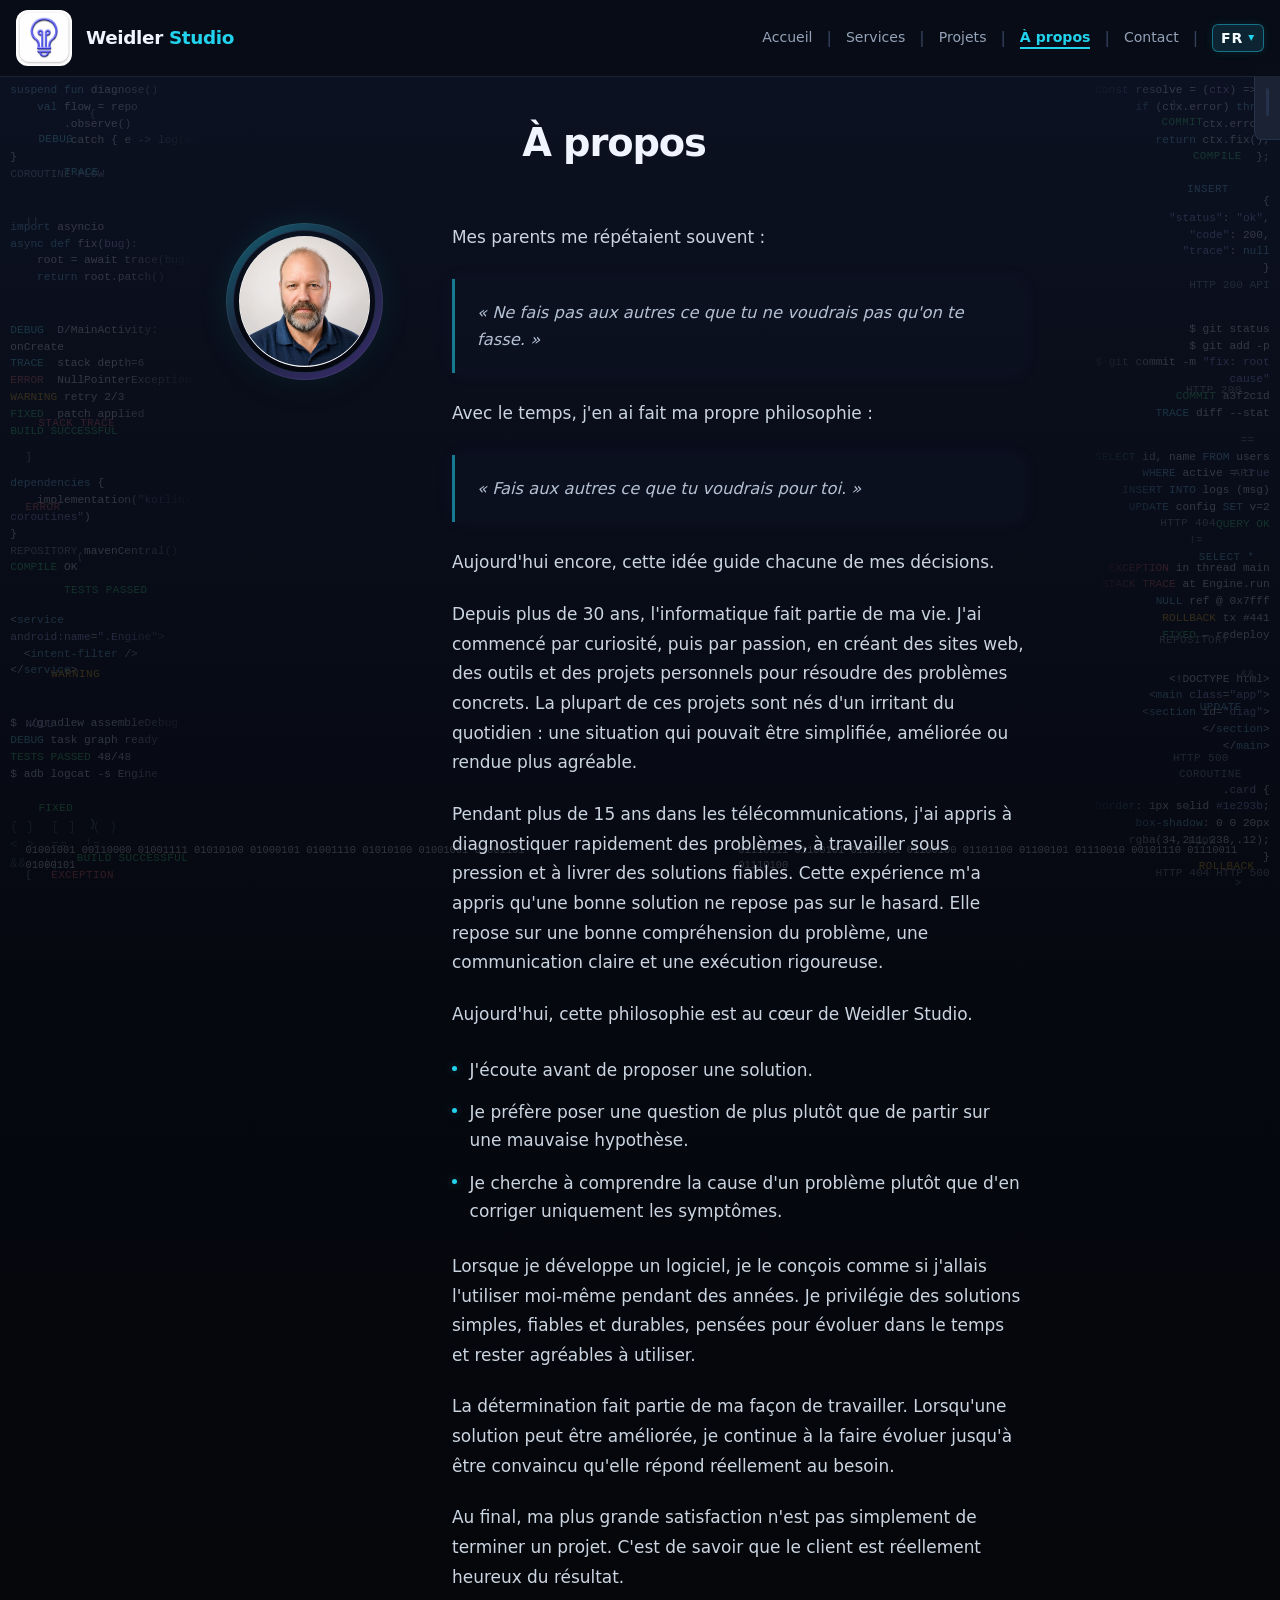
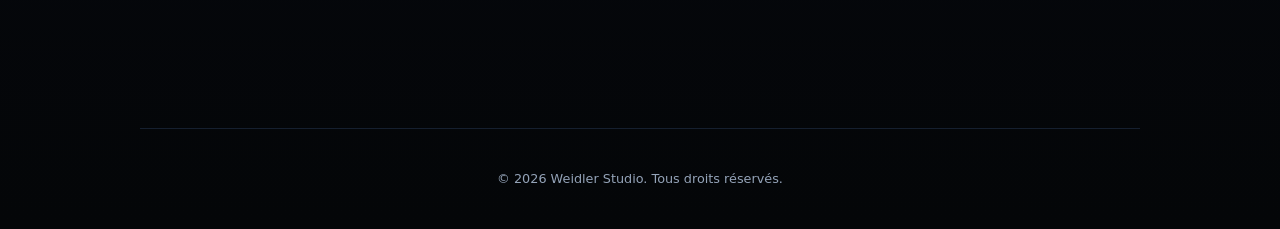
==== commit 9fa403d4: "temp: hide Soumission nav and CTA on official site Keep /soumission/ reachable by direct URL; flip H" ====
--- a/about/index.html
+++ b/about/index.html
@@ -1,125 +1,127 @@
-<!DOCTYPE html>
-<html lang="fr">
-<head>
-    <meta charset="UTF-8">
-    <meta name="viewport" content="width=device-width, initial-scale=1.0">
-    <meta name="theme-color" content="#0a0e1a">
-    <meta name="color-scheme" content="light dark">
-    <meta name="description" content="À propos de Weidler Studio — philosophie, parcours et façon de travailler de François Weidler, développeur indépendant.">
-    <title>À propos | Weidler Studio</title>
-    <link rel="icon" href="../assets/logo/favicon.png" type="image/png">
-    <script src="../js/theme.js"></script>
-    <link rel="stylesheet" href="../css/site.css?v=8">
-    <link rel="stylesheet" href="../css/themes.css?v=8">
-    <link rel="stylesheet" href="../css/layout.css?v=8">
-    <link rel="stylesheet" href="../css/interactive.css?v=8">
-    <link rel="stylesheet" href="../css/about.css?v=8">
-    <link rel="stylesheet" href="../css/mobile-readability.css?v=8">
-</head>
-<body class="page-about" data-nav-root="../" data-nav-active="about">
-    <script src="../js/site-bg.js"></script>
-
-    <header class="site-header">
-        <div class="header-top">
-            <div class="header-brand">
-                <a href="../index.html" class="logo-link">
-                    <img src="../assets/logo/logo-nav.png" alt="" class="logo-icon" width="56" height="56">
-                    <span class="logo-text">Weidler <span>Studio</span></span>
-                </a>
-            </div>
-                        <nav class="main-nav" id="mainNav" aria-label="Navigation principale">
-                <a href="../index.html"><span class="nav-link-text" data-translate>Accueil</span></a>
-                <span class="nav-sep" aria-hidden="true">|</span>
-                <a href="../services/index.html"><span class="nav-link-text" data-translate>Services</span></a>
-                <span class="nav-sep" aria-hidden="true">|</span>
-                <a href="../projects/index.html"><span class="nav-link-text" data-translate>Projets</span></a>
-                <span class="nav-sep" aria-hidden="true">|</span>
-                <a href="../soumission/index.html"><span class="nav-link-text" data-translate>Soumission</span></a>
-                <span class="nav-sep" aria-hidden="true">|</span>
-                <a href="../about/index.html"><span class="nav-link-text" data-translate>À propos</span></a>
-                <span class="nav-sep" aria-hidden="true">|</span>
-                <a href="../contact/index.html"><span class="nav-link-text" data-translate>Contact</span></a>
-            </nav>
-            <script src="../js/site-nav.js?v=3"></script>
-            <span class="lang-status" id="langStatus" data-translate>Traduction…</span>
-            <nav class="lang-switcher" id="langFlags" aria-label="Choisir la langue">
-                <button type="button" class="lang-btn" data-lang="en">EN</button>
-                <span class="lang-sep" aria-hidden="true">|</span>
-                <button type="button" class="lang-btn active" data-lang="fr">FR</button>
-                <span class="lang-sep" aria-hidden="true">|</span>
-                <button type="button" class="lang-btn" data-lang="de">DE</button>
-                <span class="lang-sep" aria-hidden="true">|</span>
-                <button type="button" class="lang-btn" data-lang="es">ES</button>
-                <span class="lang-sep" aria-hidden="true">|</span>
-                <button type="button" class="lang-btn" data-lang="it">IT</button>
-                <span class="lang-sep" aria-hidden="true">|</span>
-                <button type="button" class="lang-btn" data-lang="zh-CN">ZH</button>
-                <span class="lang-sep" aria-hidden="true">|</span>
-                <button type="button" class="lang-btn" data-lang="ja">JA</button>
-                <span class="lang-sep" aria-hidden="true">|</span>
-                <button type="button" class="lang-btn" data-lang="pt">PT</button>
-            </nav>
-            <script src="../js/lang-ui.js"></script>
-            <button type="button" class="nav-toggle" id="navToggle" aria-label="Menu" aria-expanded="false">☰</button>
-        </div>
-    </header>
-
-    <main>
-        <section class="about-hero">
-            <h1 class="about-hero__title" data-translate>À propos</h1>
-            <figure class="about-portrait">
-                <div class="about-portrait__ring">
-                    <div class="about-portrait__frame">
-                        <img
-                            src="../assets/about/about-portrait.png"
-                            alt=""
-                            class="about-portrait__photo"
-                            width="196"
-                            height="196"
-                            loading="lazy"
-                            decoding="async"
-                        >
-                    </div>
-                </div>
-            </figure>
-
-            <div class="about-story">
-                <p data-translate>Mes parents me répétaient souvent&nbsp;:</p>
-
-                <blockquote class="about-quote" data-translate>«&nbsp;Ne fais pas aux autres ce que tu ne voudrais pas qu'on te fasse.&nbsp;»</blockquote>
-
-                <p data-translate>Avec le temps, j'en ai fait ma propre philosophie&nbsp;:</p>
-
-                <blockquote class="about-quote" data-translate>«&nbsp;Fais aux autres ce que tu voudrais pour toi.&nbsp;»</blockquote>
-
-                <p data-translate>Aujourd'hui encore, cette idée guide chacune de mes décisions.</p>
-
-                <p data-translate>Depuis plus de 30 ans, l'informatique fait partie de ma vie. J'ai commencé par curiosité, puis par passion, en créant des sites web, des outils et des projets personnels pour résoudre des problèmes concrets. La plupart de ces projets sont nés d'un irritant du quotidien&nbsp;: une situation qui pouvait être simplifiée, améliorée ou rendue plus agréable.</p>
-
-                <p data-translate>Pendant plus de 15 ans dans les télécommunications, j'ai appris à diagnostiquer rapidement des problèmes, à travailler sous pression et à livrer des solutions fiables. Cette expérience m'a appris qu'une bonne solution ne repose pas sur le hasard. Elle repose sur une bonne compréhension du problème, une communication claire et une exécution rigoureuse.</p>
-
-                <p data-translate>Aujourd'hui, cette philosophie est au cœur de Weidler Studio.</p>
-
-                <ul class="about-principles">
-                    <li data-translate>J'écoute avant de proposer une solution.</li>
-                    <li data-translate>Je préfère poser une question de plus plutôt que de partir sur une mauvaise hypothèse.</li>
-                    <li data-translate>Je cherche à comprendre la cause d'un problème plutôt que d'en corriger uniquement les symptômes.</li>
-                </ul>
-
-                <p data-translate>Lorsque je développe un logiciel, je le conçois comme si j'allais l'utiliser moi-même pendant des années. Je privilégie des solutions simples, fiables et durables, pensées pour évoluer dans le temps et rester agréables à utiliser.</p>
-
-                <p data-translate>La détermination fait partie de ma façon de travailler. Lorsqu'une solution peut être améliorée, je continue à la faire évoluer jusqu'à être convaincu qu'elle répond réellement au besoin.</p>
-
-                <p data-translate>Au final, ma plus grande satisfaction n'est pas simplement de terminer un projet. C'est de savoir que le client est réellement heureux du résultat.</p>
-            </div>
-        </section>
-    </main>
-
-    <footer class="site-footer" data-translate>&copy; 2026 Weidler Studio. Tous droits réservés.</footer>
-    <script src="../js/nav.js"></script>
-    <script src="../js/mobile-nav.js"></script>
-    <script src="../js/portrait-lock.js"></script>
-    <script src="../js/back-to-top.js"></script>
-    <script src="../js/i18n.js"></script>
-</body>
-</html>
+<!DOCTYPE html>
+<html lang="fr">
+<head>
+    <meta charset="UTF-8">
+    <meta name="viewport" content="width=device-width, initial-scale=1.0">
+    <meta name="theme-color" content="#0a0e1a">
+    <meta name="color-scheme" content="light dark">
+    <meta name="description" content="À propos de Weidler Studio — philosophie, parcours et façon de travailler de François Weidler, développeur indépendant.">
+    <title>À propos | Weidler Studio</title>
+    <link rel="icon" href="../assets/logo/favicon.png" type="image/png">
+    <script src="../js/theme.js"></script>
+    <link rel="stylesheet" href="../css/site.css?v=8">
+    <link rel="stylesheet" href="../css/themes.css?v=8">
+    <link rel="stylesheet" href="../css/layout.css?v=14">
+    <link rel="stylesheet" href="../css/interactive.css?v=11">
+    <link rel="stylesheet" href="../css/about.css?v=10">
+    <link rel="stylesheet" href="../css/mobile-readability.css?v=8">
+    <link rel="preload" as="image" href="../assets/about/about-portrait.png">
+</head>
+<body class="page-about" data-nav-root="../" data-nav-active="about" data-preload-images="../assets/about/about-portrait.png">
+    <script src="../js/site-bg.js"></script>
+    <script src="../js/preload-images.js"></script>
+
+    <header class="site-header">
+        <div class="header-top">
+            <div class="header-brand">
+                <a href="../index.html" class="logo-link">
+                    <img src="../assets/logo/logo-nav.png" alt="" class="logo-icon" width="56" height="56">
+                    <span class="logo-text">Weidler <span>Studio</span></span>
+                </a>
+            </div>
+                        <nav class="main-nav" id="mainNav" aria-label="Navigation principale">
+                <a href="../index.html"><span class="nav-link-text" data-translate>Accueil</span></a>
+                <span class="nav-sep" aria-hidden="true">|</span>
+                <a href="../services/index.html"><span class="nav-link-text" data-translate>Services</span></a>
+                <span class="nav-sep" aria-hidden="true">|</span>
+                <a href="../projects/index.html"><span class="nav-link-text" data-translate>Projets</span></a>
+                <span class="nav-sep" aria-hidden="true">|</span>
+                <!-- TEMP: Soumission masquée — lien menu retiré -->
+                <a href="../about/index.html"><span class="nav-link-text" data-translate>À propos</span></a>
+                <span class="nav-sep" aria-hidden="true">|</span>
+                <a href="../contact/index.html"><span class="nav-link-text" data-translate>Contact</span></a>
+            </nav>
+            <script src="../js/site-nav.js?v=4"></script>
+            <span class="lang-status" id="langStatus" data-translate>Traduction…</span>
+            <nav class="lang-switcher" id="langFlags" aria-label="Choisir la langue">
+                <button type="button" class="lang-btn" data-lang="en">EN</button>
+                <span class="lang-sep" aria-hidden="true">|</span>
+                <button type="button" class="lang-btn active" data-lang="fr">FR</button>
+                <span class="lang-sep" aria-hidden="true">|</span>
+                <button type="button" class="lang-btn" data-lang="de">DE</button>
+                <span class="lang-sep" aria-hidden="true">|</span>
+                <button type="button" class="lang-btn" data-lang="es">ES</button>
+                <span class="lang-sep" aria-hidden="true">|</span>
+                <button type="button" class="lang-btn" data-lang="it">IT</button>
+                <span class="lang-sep" aria-hidden="true">|</span>
+                <button type="button" class="lang-btn" data-lang="zh-CN">ZH</button>
+                <span class="lang-sep" aria-hidden="true">|</span>
+                <button type="button" class="lang-btn" data-lang="ja">JA</button>
+                <span class="lang-sep" aria-hidden="true">|</span>
+                <button type="button" class="lang-btn" data-lang="pt">PT</button>
+            </nav>
+            <script src="../js/lang-ui.js"></script>
+            <button type="button" class="nav-toggle" id="navToggle" aria-label="Menu" aria-expanded="false">☰</button>
+        </div>
+    </header>
+
+    <main>
+        <section class="about-hero">
+            <h1 class="about-hero__title" data-translate>À propos</h1>
+            <figure class="about-portrait">
+                <div class="about-portrait__ring">
+                    <div class="about-portrait__frame">
+                        <img
+                            src="../assets/about/about-portrait.png"
+                            alt=""
+                            class="about-portrait__photo"
+                            width="196"
+                            height="196"
+                            loading="eager"
+                            fetchpriority="high"
+                            decoding="async"
+                        >
+                    </div>
+                </div>
+            </figure>
+
+            <div class="about-story">
+                <p data-translate>Mes parents me répétaient souvent&nbsp;:</p>
+
+                <blockquote class="about-quote" data-translate>«&nbsp;Ne fais pas aux autres ce que tu ne voudrais pas qu'on te fasse.&nbsp;»</blockquote>
+
+                <p data-translate>Avec le temps, j'en ai fait ma propre philosophie&nbsp;:</p>
+
+                <blockquote class="about-quote" data-translate>«&nbsp;Fais aux autres ce que tu voudrais pour toi.&nbsp;»</blockquote>
+
+                <p data-translate>Aujourd'hui encore, cette idée guide chacune de mes décisions.</p>
+
+                <p data-translate>Depuis plus de 30 ans, l'informatique fait partie de ma vie. J'ai commencé par curiosité, puis par passion, en créant des sites web, des outils et des projets personnels pour résoudre des problèmes concrets. La plupart de ces projets sont nés d'un irritant du quotidien&nbsp;: une situation qui pouvait être simplifiée, améliorée ou rendue plus agréable.</p>
+
+                <p data-translate>Pendant plus de 15 ans dans les télécommunications, j'ai appris à diagnostiquer rapidement des problèmes, à travailler sous pression et à livrer des solutions fiables. Cette expérience m'a appris qu'une bonne solution ne repose pas sur le hasard. Elle repose sur une bonne compréhension du problème, une communication claire et une exécution rigoureuse.</p>
+
+                <p data-translate>Aujourd'hui, cette philosophie est au cœur de Weidler Studio.</p>
+
+                <ul class="about-principles">
+                    <li data-translate>J'écoute avant de proposer une solution.</li>
+                    <li data-translate>Je préfère poser une question de plus plutôt que de partir sur une mauvaise hypothèse.</li>
+                    <li data-translate>Je cherche à comprendre la cause d'un problème plutôt que d'en corriger uniquement les symptômes.</li>
+                </ul>
+
+                <p data-translate>Lorsque je développe un logiciel, je le conçois comme si j'allais l'utiliser moi-même pendant des années. Je privilégie des solutions simples, fiables et durables, pensées pour évoluer dans le temps et rester agréables à utiliser.</p>
+
+                <p data-translate>La détermination fait partie de ma façon de travailler. Lorsqu'une solution peut être améliorée, je continue à la faire évoluer jusqu'à être convaincu qu'elle répond réellement au besoin.</p>
+
+                <p data-translate>Au final, ma plus grande satisfaction n'est pas simplement de terminer un projet. C'est de savoir que le client est réellement heureux du résultat.</p>
+            </div>
+        </section>
+    </main>
+
+    <footer class="site-footer" data-translate>&copy; 2026 Weidler Studio. Tous droits réservés.</footer>
+    <script src="../js/nav.js"></script>
+    <script src="../js/mobile-nav.js?v=15"></script>
+    <script src="../js/portrait-lock.js"></script>
+    <script src="../js/back-to-top.js"></script>
+    <script src="../js/i18n.js"></script>
+</body>
+</html>
--- a/css/site.css
+++ b/css/site.css
@@ -1,667 +1,690 @@
-:root {
-    --radius: 10px;
-    --btn-radius: 15px;
-    --header-h: 64px;
-    --font: "Segoe UI", system-ui, -apple-system, BlinkMacSystemFont, sans-serif;
-}
-
-html {
-    scroll-behavior: smooth;
-}
-
-body {
-    background: linear-gradient(180deg, var(--bg-top) 0%, var(--bg-deep) 55%, var(--bg-gradient-end) 100%);
-    color: var(--text);
-    font-family: var(--font);
-}
-
-/* ── Arrière-plan décoratif (toutes les pages) ── */
-.home-bg-deco {
-    opacity: 0.18;
-}
-
-.home-bg-side {
-    font-family: "Cascadia Code", "Consolas", "Courier New", monospace;
-    opacity: 1;
-}
-
-.home-bg-block--symbols {
-    opacity: 0.85;
-}
-
-.home-bg-edge {
-    font-family: "Cascadia Code", "Consolas", "Courier New", monospace;
-    opacity: 1;
-}
-
-.home-bg-scatter {
-    font-family: "Cascadia Code", "Consolas", "Courier New", monospace;
-    opacity: 1;
-}
-
-.home-bg-sym {
-    color: #64748b;
-}
-
-.home-bg-deco .code-kw { color: #7dd3fc; }
-.home-bg-deco .code-str { color: #a5b4fc; }
-.home-bg-deco .code-var { color: #c4b5fd; }
-.home-bg-deco .code-log { color: #67e8f9; }
-.home-bg-deco .code-err { color: #f87171; }
-.home-bg-deco .code-warn { color: #fbbf24; }
-.home-bg-deco .code-ok { color: #4ade80; }
-.home-bg-deco .code-tag { color: #94a3b8; }
-.home-bg-deco .code-sym { color: #64748b; }
-
-img, video, svg { max-width: 100%; height: auto; }
-
-/* ── Liens (base) ── */
-a { color: inherit; }
-a:visited { color: inherit; }
-
-a.home-contact-email,
-a.home-contact-email:visited {
-    color: var(--accent);
-    text-decoration: none;
-}
-
-/* ── Contact accueil ── */
-.home-contact {
-    background: var(--bg-surface);
-    border: 1px solid rgba(34, 211, 238, 0.25);
-    border-radius: var(--radius);
-    box-shadow: var(--glow-cyan);
-}
-
-.home-contact-lead {
-    color: var(--text-muted);
-}
-
-.home-contact-email {
-    color: var(--accent);
-    border-radius: var(--btn-radius);
-    border: 1px solid rgba(34, 211, 238, 0.4);
-    background: var(--accent-soft);
-}
-
-/* ── Header ── */
-.site-header {
-    background: var(--header-bg);
-    backdrop-filter: blur(12px);
-    -webkit-backdrop-filter: blur(12px);
-    border-bottom: 1px solid var(--border);
-}
-
-.header-contact,
-.home-header-contact {
-    color: var(--accent);
-    border: 1px solid rgba(34, 211, 238, 0.45);
-    border-radius: var(--radius);
-    background: rgba(34, 211, 238, 0.06);
-    box-shadow: var(--glow-cyan);
-}
-
-.logo-icon {
-    border-radius: 12px;
-}
-
-.logo-text { color: var(--text); }
-.logo-text span { color: var(--accent); }
-
-.nav-toggle {
-    background: var(--bg-card);
-    border: 1px solid var(--border);
-    color: var(--text);
-    border-radius: 8px;
-}
-
-.lang-status { color: var(--accent); }
-
-.lang-switcher:not(.lang-dropdown-menu) {
-    border: 0;
-}
-
-.lang-dropdown-toggle {
-    font-family: inherit;
-    color: var(--lang-active-text);
-    background: var(--lang-toggle-bg);
-    border: 1px solid var(--lang-toggle-border);
-    border-radius: 6px;
-    box-shadow: 0 0 12px rgba(34, 211, 238, 0.16);
-}
-
-.main-nav .lang-dropdown--nav .lang-dropdown-toggle {
-    background: rgba(15, 42, 56, 0.85);
-    border-color: rgba(34, 211, 238, 0.45);
-    box-shadow: 0 0 10px rgba(34, 211, 238, 0.1);
-}
-
-.lang-dropdown-chevron { color: var(--accent); }
-
-.lang-dropdown-menu {
-    background: var(--dropdown-bg);
-    border: 1px solid rgba(34, 211, 238, 0.35);
-    border-radius: 8px;
-    box-shadow: var(--glow-cyan), 0 8px 24px rgba(0, 0, 0, 0.35);
-    backdrop-filter: blur(10px);
-    -webkit-backdrop-filter: blur(10px);
-}
-
-.lang-btn {
-    background: transparent;
-    border: 1px solid transparent;
-    color: var(--lang-inactive);
-    font-family: inherit;
-    border-radius: 6px;
-    box-shadow: none;
-}
-
-.lang-btn .lang-native { opacity: 0.88; }
-
-.main-nav a { color: var(--text-muted); }
-
-.main-nav .nav-sep {
-    color: rgba(94, 115, 154, 0.55);
-}
-
-/* ── Footer ── */
-.site-footer {
-    color: var(--text-muted);
-    border-top: 1px solid var(--border);
-}
-
-/* ── Badges ── */
-.badge { border-radius: 20px; }
-
-.badge-available {
-    background: var(--accent-soft);
-    color: var(--accent);
-}
-
-.badge-soon {
-    background: rgba(100, 116, 139, 0.2);
-    color: var(--badge-soon);
-}
-
-.badge-tool {
-    background: rgba(59, 130, 246, 0.15);
-    color: var(--badge-tool);
-}
-
-/* ── Pages produits ── */
-.lead { color: var(--lead-color); }
-.page-hero h1 { color: var(--text); }
-
-.preview-box {
-    background: var(--bg-card);
-    border: 1px solid rgba(34, 211, 238, 0.28);
-    border-radius: var(--radius);
-    box-shadow: var(--glow-cyan);
-    backdrop-filter: blur(8px);
-    -webkit-backdrop-filter: blur(8px);
-}
-
-.hero-app-shot {
-    background: var(--bg-card);
-    border: 1px solid rgba(34, 211, 238, 0.28);
-    border-radius: var(--radius);
-    box-shadow: var(--glow-cyan);
-    backdrop-filter: blur(8px);
-    -webkit-backdrop-filter: blur(8px);
-}
-
-.btn-download-nexus {
-    background: var(--btn-primary-bg);
-    color: var(--text);
-    border-radius: var(--btn-radius);
-    border: 1px solid var(--btn-primary-border);
-    box-shadow: var(--glow-cyan), 0 4px 12px rgba(0, 0, 0, 0.22);
-}
-
-.btn-download-icon {
-    background: rgba(0, 0, 0, 0.2);
-    border-radius: 10px;
-}
-
-.btn-download-label small { opacity: 0.88; }
-
-.hero-download-note { color: var(--text-muted); }
-.hero-download-note strong { color: var(--text); }
-
-.hero-download-smartscreen {
-    color: #e8c547;
-    background: rgba(201, 162, 39, 0.12);
-    border: 1px solid rgba(201, 162, 39, 0.35);
-    border-radius: var(--radius);
-}
-
-.hero-download-smartscreen strong { color: #f0d060; }
-.hero-download-smartscreen p { color: #ddd5b8; }
-
-.btn-primary {
-    background: var(--btn-primary-bg);
-    color: var(--text);
-    border-radius: var(--btn-radius);
-    border: 1px solid var(--btn-primary-border);
-    box-shadow:
-        0 0 16px rgba(34, 211, 238, 0.12),
-        0 4px 12px rgba(0, 0, 0, 0.22);
-}
-
-.btn-outline {
-    background: var(--btn-secondary-bg);
-    border: 1px solid var(--btn-secondary-border);
-    color: var(--text);
-    border-radius: var(--btn-radius);
-    box-shadow:
-        0 0 6px rgba(139, 92, 246, 0.05),
-        0 2px 10px rgba(0, 0, 0, 0.18);
-}
-
-.note-muted { color: var(--text-muted-soft); }
-
-.features-title,
-.screenshots-title,
-.discussion-title {
-    color: var(--accent);
-}
-
-.feature-card,
-.form-card,
-.comment-card,
-.teaser-box,
-.screenshot-card {
-    background: var(--bg-card);
-    border: 1px solid var(--border);
-    border-radius: var(--radius);
-    backdrop-filter: blur(8px);
-    -webkit-backdrop-filter: blur(8px);
-}
-
-.feature-card,
-.teaser-box,
-.screenshot-card {
-    box-shadow: 0 0 24px rgba(139, 92, 246, 0.06);
-}
-
-.form-card,
-.comment-card {
-    box-shadow: var(--glow-cyan);
-}
-
-.features-grid .feature-card:nth-child(4n + 1) {
-    border-color: rgba(139, 92, 246, 0.28);
-    box-shadow: var(--glow-violet);
-}
-
-.features-grid .feature-card:nth-child(4n + 2) {
-    border-color: rgba(59, 130, 246, 0.28);
-    box-shadow: var(--glow-blue);
-}
-
-.features-grid .feature-card:nth-child(4n + 3) {
-    border-color: rgba(34, 211, 238, 0.28);
-    box-shadow: var(--glow-cyan);
-}
-
-.features-grid .feature-card:nth-child(4n + 4) {
-    border-color: rgba(139, 92, 246, 0.28);
-    box-shadow: var(--glow-violet);
-}
-
-.feature-card h3 { color: var(--text); }
-.feature-card p { color: var(--text-muted-soft); }
-
-.discussion-subtitle { color: var(--text-muted-soft); }
-.form-group label { color: var(--text-muted); }
-
-input:not([type="checkbox"]),
-textarea,
-select {
-    background: var(--bg-card);
-    border: 1px solid var(--border);
-    border-radius: 8px;
-    color: var(--text);
-    font-family: inherit;
-}
-
-.btn-submit {
-    background: var(--btn-secondary-bg);
-    border: 1px solid var(--btn-secondary-border);
-    color: var(--text);
-    border-radius: var(--btn-radius);
-    box-shadow: 0 0 6px rgba(139, 92, 246, 0.05), 0 2px 10px rgba(0, 0, 0, 0.18);
-}
-
-.comment-author { color: var(--accent-violet); }
-.comment-text { color: var(--text); }
-
-.btn-translate-comment {
-    background: none;
-    border: none;
-    font-family: inherit;
-    color: var(--accent);
-}
-
-.comments-empty-msg {
-    color: var(--text-muted-soft);
-    border: 1px dashed var(--border);
-    border-radius: var(--radius);
-}
-
-.page-intro h1 { color: var(--text); }
-
-.badge-cat-type {
-    background: rgba(139, 92, 246, 0.18);
-    color: var(--accent-violet);
-}
-
-.badge-cat-platform {
-    background: rgba(59, 130, 246, 0.15);
-    color: var(--badge-tool);
-}
-
-.project-see-also { color: var(--text-muted-soft); }
-.project-see-also__label { color: var(--text-muted); }
-.project-see-also__sep { color: var(--text-muted); opacity: 0.5; }
-.project-see-also a { color: var(--text-muted-soft); }
-.project-see-also__current { color: var(--text); }
-
-a.project-card-link h3 { color: var(--text); }
-.project-card-more { color: var(--accent); }
-
-.about-list li { color: var(--text-muted-soft); }
-
-.about-list li::before {
-    content: "";
-    border-radius: 50%;
-    background: var(--accent);
-    box-shadow: 0 0 8px rgba(34, 211, 238, 0.35);
-}
-
-.page-contact .contact-signal-qr {
-    border-radius: var(--radius);
-    border: 1px solid var(--border);
-    box-shadow: 0 8px 24px rgba(12, 18, 34, 0.08);
-}
-
-.badge-dev {
-    background: rgba(201, 162, 39, 0.18);
-    color: var(--badge-dev);
-}
-
-.teaser-box {
-    border-color: rgba(139, 92, 246, 0.28);
-    box-shadow: var(--glow-violet);
-}
-
-.teaser-box h1 { color: var(--text); }
-.teaser-box p { color: var(--text-muted-soft); }
-
-/* Correctif — visibilité du fond code */
-.home-bg-deco { opacity: 0.18 !important; }
-.home-bg-side { opacity: 1 !important; }
-.home-bg-edge { opacity: 1 !important; }
-.home-bg-scatter { opacity: 1 !important; }
-
-.submission-panel {
-    background: var(--bg-card);
-    border: 1px solid rgba(34, 211, 238, 0.28);
-    border-radius: var(--radius);
-    box-shadow: var(--glow-cyan);
-}
-
-.submission-panel label { color: var(--text); }
-
-.submission-field-error { color: #fca5a5; }
-
-.submission-field-invalid {
-    border-color: rgba(252, 165, 165, 0.7) !important;
-    box-shadow: 0 0 0 1px rgba(252, 165, 165, 0.18) !important;
-}
-
-.submission-required-notice { color: rgba(226, 232, 240, 0.86); }
-.submission-required-notice.is-error { color: #fca5a5; }
-
-.submission-consent {
-    border-top: 1px solid rgba(255, 255, 255, 0.08);
-}
-
-#submissionStepRates h4 { color: var(--accent); }
-
-#submissionStepRates .submission-consent {
-    border-top: 1px solid rgba(255, 255, 255, 0.08);
-}
-
-#submissionStartBtn { opacity: 1; }
-
-#submissionStartBtn:not(:disabled) {
-    background: linear-gradient(180deg, rgba(22, 56, 92, 0.98), rgba(12, 34, 58, 1));
-    border: 1px solid rgba(34, 211, 238, 0.9);
-    border-radius: 12px;
-    color: #fff;
-    box-shadow: 0 0 18px rgba(34, 211, 238, 0.28);
-}
-
-#submissionStartBtn:disabled {
-    background: rgba(22, 56, 92, 0.45);
-    border: 1px solid rgba(34, 211, 238, 0.35);
-    border-radius: 12px;
-    color: rgba(255, 255, 255, 0.55);
-    opacity: 1;
-}
-
-.submission-panel select {
-    background-color: var(--bg-card);
-    border: 1px solid var(--border);
-    border-radius: 10px;
-    color: var(--text);
-    font-family: inherit;
-}
-
-/* ── Panneau thème ── */
-.theme-drawer-tab {
-    border: 1px solid var(--border);
-    border-right: none;
-    border-radius: 8px 0 0 8px;
-    background: var(--surface-color);
-    color: var(--text-muted);
-}
-
-.theme-drawer-tab-grip {
-    border-radius: 999px;
-    background: var(--border);
-}
-
-.theme-drawer-panel {
-    border: none;
-    background: var(--surface-color);
-}
-
-.theme-drawer.is-open .theme-drawer-panel {
-    border: 1px solid var(--border);
-    border-right: none;
-}
-
-.theme-drawer-label { color: var(--text-muted-soft); }
-
-.theme-mode-btn {
-    border: 1px solid var(--border);
-    border-radius: var(--radius);
-    background: transparent;
-    color: var(--text-muted);
-    font: inherit;
-}
-
-.theme-mode-btn.active {
-    color: var(--accent);
-    border-color: rgba(34, 211, 238, 0.45);
-    background: var(--accent-soft);
-}
-
-/* ── Remonter en haut ── */
-.site-back-top { opacity: 0; }
-
-.site-back-top.is-visible { opacity: 1; }
-
-.site-back-top-btn {
-    border-radius: 999px;
-    border: 1px solid rgba(34, 211, 238, 0.38);
-    background: rgba(12, 18, 32, 0.92);
-    color: var(--text);
-    font: inherit;
-    box-shadow: 0 0 14px rgba(34, 211, 238, 0.10);
-}
-
-/* ── Verrouillage paysage ── */
-.portrait-lock-overlay {
-    background: var(--bg-deep);
-    color: var(--text);
-    border: none;
-}
-
-.portrait-lock-icon {
-    color: var(--accent);
-    opacity: 0.72;
-}
-
-.portrait-lock-message { color: var(--text-muted-soft); }
-
-/* ── Mobile : couleurs UI (progress, swipe hints) ── */
-@media (max-width: 640px) {
-    .mobile-page-progress {
-        color: var(--text-muted);
-    }
-
-    .mobile-page-progress__step {
-        color: var(--text-muted-soft);
-    }
-
-    .mobile-swipe-hint {
-        border: none;
-        background: transparent;
-        color: var(--accent);
-        opacity: 0.72;
-        box-shadow: none;
-    }
-
-    .mobile-swipe-hint svg {
-        filter: drop-shadow(0 0 6px rgba(34, 211, 238, 0.28));
-    }
-
-    .main-nav {
-        border-top-color: var(--border);
-    }
-
-    .main-nav a {
-        border-bottom-color: var(--border);
-    }
-
-    .main-nav .lang-dropdown--nav {
-        border-bottom-color: var(--border);
-    }
-}
-
-/* ── Thème jour : halos et surfaces (couleurs statiques) ── */
-html[data-theme="day"] body::before,
-html[data-theme="auto"][data-theme-effective="day"] body::before {
-    content: "";
-    background:
-        radial-gradient(ellipse 52% 42% at 12% 18%, rgba(34, 211, 238, 0.125) 0%, transparent 72%),
-        radial-gradient(ellipse 48% 38% at 88% 78%, rgba(139, 92, 246, 0.09) 0%, transparent 70%);
-}
-
-html[data-theme="day"] .site-header,
-html[data-theme="auto"][data-theme-effective="day"] .site-header {
-    backdrop-filter: blur(14px);
-    -webkit-backdrop-filter: blur(14px);
-}
-
-html[data-theme="day"] .btn-primary,
-html[data-theme="auto"][data-theme-effective="day"] .btn-primary {
-    color: var(--text);
-    box-shadow:
-        0 0 12px rgba(34, 211, 238, 0.08),
-        0 4px 12px rgba(12, 18, 34, 0.06);
-}
-
-html[data-theme="day"] .btn-outline,
-html[data-theme="auto"][data-theme-effective="day"] .btn-outline {
-    box-shadow:
-        0 0 8px rgba(139, 92, 246, 0.06),
-        0 2px 10px rgba(12, 18, 34, 0.05);
-}
-
-html[data-theme="day"] .feature-card,
-html[data-theme="day"] .form-card,
-html[data-theme="day"] .comment-card,
-html[data-theme="day"] .teaser-box,
-html[data-theme="day"] .screenshot-card,
-html[data-theme="day"] .submission-panel,
-html[data-theme="auto"][data-theme-effective="day"] .feature-card,
-html[data-theme="auto"][data-theme-effective="day"] .form-card,
-html[data-theme="auto"][data-theme-effective="day"] .comment-card,
-html[data-theme="auto"][data-theme-effective="day"] .teaser-box,
-html[data-theme="auto"][data-theme-effective="day"] .screenshot-card,
-html[data-theme="auto"][data-theme-effective="day"] .submission-panel {
-    background: rgba(255, 255, 255, 0.9);
-    border-color: var(--card-border);
-    box-shadow: var(--card-shadow);
-}
-
-html[data-theme="day"] .lang-dropdown-toggle,
-html[data-theme="auto"][data-theme-effective="day"] .lang-dropdown-toggle {
-    color: var(--lang-toggle-text);
-    background: var(--lang-toggle-bg);
-    border-color: var(--lang-toggle-border);
-    box-shadow: 0 0 10px rgba(34, 211, 238, 0.08);
-}
-
-html[data-theme="day"] .main-nav .lang-dropdown--nav .lang-dropdown-toggle,
-html[data-theme="auto"][data-theme-effective="day"] .main-nav .lang-dropdown--nav .lang-dropdown-toggle {
-    background: var(--lang-toggle-bg);
-    border: 1px solid var(--lang-toggle-border);
-    color: var(--lang-toggle-text);
-    box-shadow: 0 0 10px rgba(34, 211, 238, 0.08);
-}
-
-html[data-theme="day"] .lang-btn,
-html[data-theme="auto"][data-theme-effective="day"] .lang-btn {
-    color: var(--lang-inactive);
-    background: transparent;
-}
-
-html[data-theme="day"] .lang-btn.active,
-html[data-theme="auto"][data-theme-effective="day"] .lang-btn.active {
-    background: #22d3ee;
-    border-color: #22d3ee;
-    color: #ffffff;
-    box-shadow: 0 0 12px rgba(34, 211, 238, 0.2);
-}
-
-html[data-theme="day"] .page-soumission #submissionStartBtn:not(:disabled),
-html[data-theme="auto"][data-theme-effective="day"] .page-soumission #submissionStartBtn:not(:disabled) {
-    background: var(--btn-primary-bg);
-    border: 1px solid var(--btn-primary-border);
-    border-radius: var(--btn-radius);
-    color: var(--text);
-    box-shadow:
-        0 0 12px rgba(34, 211, 238, 0.08),
-        0 4px 12px rgba(12, 18, 34, 0.06);
-}
-
-html[data-theme="day"] .page-soumission #submissionStartBtn:disabled,
-html[data-theme="auto"][data-theme-effective="day"] .page-soumission #submissionStartBtn:disabled {
-    background: rgba(232, 247, 251, 0.88);
-    border: 1px solid rgba(34, 211, 238, 0.22);
-    border-radius: var(--btn-radius);
-    color: var(--text-muted);
-    box-shadow: none;
-    opacity: 1;
-}
-
-html[data-theme-effective="day"] .site-back-top-btn {
-    background: rgba(255, 255, 255, 0.96);
-    border-color: rgba(8, 145, 178, 0.38);
-    box-shadow: 0 0 14px rgba(34, 211, 238, 0.08);
-}
+:root {
+    --radius: 10px;
+    --btn-radius: 15px;
+    --header-h: 64px;
+    --font: "Segoe UI", system-ui, -apple-system, BlinkMacSystemFont, sans-serif;
+}
+
+html {
+    scroll-behavior: smooth;
+}
+
+body {
+    background: linear-gradient(180deg, var(--bg-top) 0%, var(--bg-deep) 55%, var(--bg-gradient-end) 100%);
+    color: var(--text);
+    font-family: var(--font);
+}
+
+/* ── Arrière-plan décoratif (toutes les pages) ── */
+.home-bg-deco {
+    opacity: 0.18;
+}
+
+.home-bg-side {
+    font-family: "Cascadia Code", "Consolas", "Courier New", monospace;
+    opacity: 1;
+}
+
+.home-bg-block--symbols {
+    opacity: 0.85;
+}
+
+.home-bg-edge {
+    font-family: "Cascadia Code", "Consolas", "Courier New", monospace;
+    opacity: 1;
+}
+
+.home-bg-scatter {
+    font-family: "Cascadia Code", "Consolas", "Courier New", monospace;
+    opacity: 1;
+}
+
+.home-bg-sym {
+    color: #64748b;
+}
+
+.home-bg-deco .code-kw { color: #7dd3fc; }
+.home-bg-deco .code-str { color: #a5b4fc; }
+.home-bg-deco .code-var { color: #c4b5fd; }
+.home-bg-deco .code-log { color: #67e8f9; }
+.home-bg-deco .code-err { color: #f87171; }
+.home-bg-deco .code-warn { color: #fbbf24; }
+.home-bg-deco .code-ok { color: #4ade80; }
+.home-bg-deco .code-tag { color: #94a3b8; }
+.home-bg-deco .code-sym { color: #64748b; }
+
+img, video, svg { max-width: 100%; height: auto; }
+
+/* ── Liens (base) ── */
+a { color: inherit; }
+a:visited { color: inherit; }
+
+a.home-contact-email,
+a.home-contact-email:visited {
+    color: var(--accent);
+    text-decoration: none;
+}
+
+/* ── Contact accueil ── */
+.home-contact {
+    background: var(--bg-surface);
+    border: 1px solid rgba(34, 211, 238, 0.25);
+    border-radius: var(--radius);
+    box-shadow: var(--glow-cyan);
+}
+
+.home-contact-lead {
+    color: var(--text-muted);
+}
+
+.home-contact-email {
+    color: var(--accent);
+    border-radius: var(--btn-radius);
+    border: 1px solid rgba(34, 211, 238, 0.4);
+    background: var(--accent-soft);
+}
+
+/* ── Header ── */
+.site-header {
+    background: var(--header-bg);
+    backdrop-filter: blur(12px);
+    -webkit-backdrop-filter: blur(12px);
+    border-bottom: 1px solid var(--border);
+}
+
+.header-contact,
+.home-header-contact {
+    color: var(--accent);
+    border: 1px solid rgba(34, 211, 238, 0.45);
+    border-radius: var(--radius);
+    background: rgba(34, 211, 238, 0.06);
+    box-shadow: var(--glow-cyan);
+}
+
+.logo-icon {
+    border-radius: 12px;
+}
+
+.logo-text { color: var(--text); }
+.logo-text span { color: var(--accent); }
+
+.nav-toggle {
+    background: var(--bg-card);
+    border: 1px solid var(--border);
+    color: var(--text);
+    border-radius: 8px;
+}
+
+.lang-status { color: var(--accent); }
+
+.lang-switcher:not(.lang-dropdown-menu) {
+    border: 0;
+}
+
+.lang-dropdown-toggle {
+    font-family: inherit;
+    color: var(--lang-active-text);
+    background: var(--lang-toggle-bg);
+    border: 1px solid var(--lang-toggle-border);
+    border-radius: 6px;
+    box-shadow: 0 0 12px rgba(34, 211, 238, 0.16);
+}
+
+.main-nav .lang-dropdown--nav .lang-dropdown-toggle {
+    background: rgba(15, 42, 56, 0.85);
+    border-color: rgba(34, 211, 238, 0.45);
+    box-shadow: 0 0 10px rgba(34, 211, 238, 0.1);
+}
+
+.lang-dropdown-chevron { color: var(--accent); }
+
+.lang-dropdown-menu {
+    background: var(--dropdown-bg);
+    border: 1px solid rgba(34, 211, 238, 0.35);
+    border-radius: 8px;
+    box-shadow: var(--glow-cyan), 0 8px 24px rgba(0, 0, 0, 0.35);
+    backdrop-filter: blur(10px);
+    -webkit-backdrop-filter: blur(10px);
+}
+
+.lang-btn {
+    background: transparent;
+    border: 1px solid transparent;
+    color: var(--lang-inactive);
+    font-family: inherit;
+    border-radius: 6px;
+    box-shadow: none;
+}
+
+.lang-btn .lang-native { opacity: 0.88; }
+
+.main-nav a { color: var(--text-muted); }
+
+.main-nav .nav-sep {
+    color: rgba(94, 115, 154, 0.55);
+}
+
+/* ── Footer ── */
+.site-footer {
+    color: var(--text-muted);
+    border-top: 1px solid var(--border);
+}
+
+/* ── Badges ── */
+.badge { border-radius: 20px; }
+
+.badge-available {
+    background: var(--accent-soft);
+    color: var(--accent);
+}
+
+.badge-soon {
+    background: rgba(100, 116, 139, 0.2);
+    color: var(--badge-soon);
+}
+
+.badge-tool {
+    background: rgba(59, 130, 246, 0.15);
+    color: var(--badge-tool);
+}
+
+/* ── Pages produits ── */
+.lead { color: var(--lead-color); }
+.page-hero h1 { color: var(--text); }
+
+.preview-box {
+    background: var(--bg-card);
+    border: 1px solid rgba(34, 211, 238, 0.28);
+    border-radius: var(--radius);
+    box-shadow: var(--glow-cyan);
+    backdrop-filter: blur(8px);
+    -webkit-backdrop-filter: blur(8px);
+}
+
+.hero-app-shot {
+    background: var(--bg-card);
+    border: 1px solid rgba(34, 211, 238, 0.28);
+    border-radius: var(--radius);
+    box-shadow: var(--glow-cyan);
+    backdrop-filter: blur(8px);
+    -webkit-backdrop-filter: blur(8px);
+}
+
+.btn-download-nexus {
+    background: var(--btn-primary-bg);
+    color: var(--text);
+    border-radius: var(--btn-radius);
+    border: 1px solid var(--btn-primary-border);
+    box-shadow: var(--glow-cyan), 0 4px 12px rgba(0, 0, 0, 0.22);
+}
+
+.btn-download-icon {
+    background: rgba(0, 0, 0, 0.2);
+    border-radius: 10px;
+}
+
+.btn-download-label small { opacity: 0.88; }
+
+.hero-download-note { color: var(--text-muted); }
+.hero-download-note strong { color: var(--text); }
+
+.hero-download-smartscreen {
+    color: #e8c547;
+    background: rgba(201, 162, 39, 0.12);
+    border: 1px solid rgba(201, 162, 39, 0.35);
+    border-radius: var(--radius);
+}
+
+.hero-download-smartscreen strong { color: #f0d060; }
+.hero-download-smartscreen p { color: #ddd5b8; }
+
+.btn-primary {
+    background: var(--btn-primary-bg);
+    color: var(--text);
+    border-radius: var(--btn-radius);
+    border: 1px solid var(--btn-primary-border);
+    box-shadow:
+        0 0 16px rgba(34, 211, 238, 0.12),
+        0 4px 12px rgba(0, 0, 0, 0.22);
+}
+
+.btn-outline {
+    background: var(--btn-secondary-bg);
+    border: 1px solid var(--btn-secondary-border);
+    color: var(--text);
+    border-radius: var(--btn-radius);
+    box-shadow:
+        0 0 6px rgba(139, 92, 246, 0.05),
+        0 2px 10px rgba(0, 0, 0, 0.18);
+}
+
+.note-muted { color: var(--text-muted-soft); }
+
+.features-title,
+.screenshots-title,
+.discussion-title {
+    color: var(--accent);
+}
+
+.feature-card,
+.form-card,
+.comment-card,
+.teaser-box,
+.screenshot-card {
+    background: var(--bg-card);
+    border: 1px solid var(--border);
+    border-radius: var(--radius);
+    backdrop-filter: blur(8px);
+    -webkit-backdrop-filter: blur(8px);
+}
+
+.feature-card,
+.teaser-box,
+.screenshot-card {
+    box-shadow: 0 0 24px rgba(139, 92, 246, 0.06);
+}
+
+.form-card,
+.comment-card {
+    box-shadow: var(--glow-cyan);
+}
+
+.features-grid .feature-card:nth-child(4n + 1) {
+    border-color: rgba(139, 92, 246, 0.28);
+    box-shadow: var(--glow-violet);
+}
+
+.features-grid .feature-card:nth-child(4n + 2) {
+    border-color: rgba(59, 130, 246, 0.28);
+    box-shadow: var(--glow-blue);
+}
+
+.features-grid .feature-card:nth-child(4n + 3) {
+    border-color: rgba(34, 211, 238, 0.28);
+    box-shadow: var(--glow-cyan);
+}
+
+.features-grid .feature-card:nth-child(4n + 4) {
+    border-color: rgba(139, 92, 246, 0.28);
+    box-shadow: var(--glow-violet);
+}
+
+.feature-card h3 { color: var(--text); }
+.feature-card p { color: var(--text-muted-soft); }
+
+.discussion-subtitle { color: var(--text-muted-soft); }
+.form-group label { color: var(--text-muted); }
+
+input:not([type="checkbox"]),
+textarea,
+select {
+    background: var(--bg-card);
+    border: 1px solid var(--border);
+    border-radius: 8px;
+    color: var(--text);
+    font-family: inherit;
+}
+
+.btn-submit {
+    background: var(--btn-secondary-bg);
+    border: 1px solid var(--btn-secondary-border);
+    color: var(--text);
+    border-radius: var(--btn-radius);
+    box-shadow: 0 0 6px rgba(139, 92, 246, 0.05), 0 2px 10px rgba(0, 0, 0, 0.18);
+}
+
+.comment-author { color: var(--accent-violet); }
+.comment-text { color: var(--text); }
+
+.btn-translate-comment {
+    background: none;
+    border: none;
+    font-family: inherit;
+    color: var(--accent);
+}
+
+.comments-empty-msg {
+    color: var(--text-muted-soft);
+    border: 1px dashed var(--border);
+    border-radius: var(--radius);
+}
+
+.page-intro h1 { color: var(--text); }
+
+.badge-cat-type {
+    background: rgba(139, 92, 246, 0.18);
+    color: var(--accent-violet);
+}
+
+.badge-cat-platform {
+    background: rgba(59, 130, 246, 0.15);
+    color: var(--badge-tool);
+}
+
+.project-see-also { color: var(--text-muted-soft); }
+.project-see-also__label { color: var(--text-muted); }
+.project-see-also__sep { color: var(--text-muted); opacity: 0.5; }
+.project-see-also a { color: var(--text-muted-soft); }
+.project-see-also__current { color: var(--text); }
+
+a.project-card-link h3 { color: var(--text); }
+.project-card-more { color: var(--accent); }
+
+.about-list li { color: var(--text-muted-soft); }
+
+.about-list li::before {
+    content: "";
+    border-radius: 50%;
+    background: var(--accent);
+    box-shadow: 0 0 8px rgba(34, 211, 238, 0.35);
+}
+
+.page-contact .contact-signal-qr {
+    border-radius: var(--radius);
+    border: 1px solid var(--border);
+    box-shadow: 0 8px 24px rgba(12, 18, 34, 0.08);
+}
+
+.badge-dev {
+    background: rgba(201, 162, 39, 0.18);
+    color: var(--badge-dev);
+}
+
+.teaser-box {
+    border-color: rgba(139, 92, 246, 0.28);
+    box-shadow: var(--glow-violet);
+}
+
+.teaser-box h1 { color: var(--text); }
+.teaser-box p { color: var(--text-muted-soft); }
+
+/* Correctif — visibilité du fond code */
+.home-bg-deco { opacity: 0.18 !important; }
+.home-bg-side { opacity: 1 !important; }
+.home-bg-edge { opacity: 1 !important; }
+.home-bg-scatter { opacity: 1 !important; }
+
+.submission-panel {
+    background: var(--bg-card);
+    border: 1px solid rgba(34, 211, 238, 0.28);
+    border-radius: var(--radius);
+    box-shadow: var(--glow-cyan);
+}
+
+.submission-panel label { color: var(--text); }
+
+.submission-field-error { color: #fca5a5; }
+
+.submission-field-invalid {
+    border-color: rgba(252, 165, 165, 0.7) !important;
+    box-shadow: 0 0 0 1px rgba(252, 165, 165, 0.18) !important;
+}
+
+.submission-required-notice { color: rgba(226, 232, 240, 0.86); }
+.submission-required-notice.is-error { color: #fca5a5; }
+
+.submission-consent {
+    border-top: 1px solid rgba(255, 255, 255, 0.08);
+}
+
+#submissionStepRates h4 { color: var(--accent); }
+
+#submissionStepRates .submission-consent {
+    border-top: 1px solid rgba(255, 255, 255, 0.08);
+}
+
+#submissionStartBtn { opacity: 1; }
+
+#submissionStartBtn:not(:disabled) {
+    background: linear-gradient(180deg, rgba(22, 56, 92, 0.98), rgba(12, 34, 58, 1));
+    border: 1px solid rgba(34, 211, 238, 0.9);
+    border-radius: 12px;
+    color: #fff;
+    box-shadow: 0 0 18px rgba(34, 211, 238, 0.28);
+}
+
+#submissionStartBtn:disabled {
+    background: rgba(22, 56, 92, 0.45);
+    border: 1px solid rgba(34, 211, 238, 0.35);
+    border-radius: 12px;
+    color: rgba(255, 255, 255, 0.55);
+    opacity: 1;
+}
+
+.submission-panel select {
+    background-color: var(--bg-card);
+    border: 1px solid var(--border);
+    border-radius: 10px;
+    color: var(--text);
+    font-family: inherit;
+}
+
+.page-soumission .submission-select-toggle {
+    background-color: var(--bg-card);
+    border: 1px solid var(--border);
+    border-radius: 10px;
+    color: var(--text);
+}
+
+.page-soumission .submission-select-menu {
+    background-color: var(--bg-card);
+    border: 1px solid var(--border);
+    border-radius: 10px;
+}
+
+.page-soumission .submission-select-option {
+    background: transparent;
+    color: var(--text-muted-soft);
+    border-bottom-color: var(--border);
+}
+
+.page-soumission .submission-select-option.is-selected {
+    color: var(--text);
+}
+
+/* ── Panneau thème ── */
+.theme-drawer-tab {
+    border: 1px solid var(--border);
+    border-right: none;
+    border-radius: 8px 0 0 8px;
+    background: var(--surface-color);
+    color: var(--text-muted);
+}
+
+.theme-drawer-tab-grip {
+    border-radius: 999px;
+    background: var(--border);
+}
+
+.theme-drawer-panel {
+    border: none;
+    background: var(--surface-color);
+}
+
+.theme-drawer.is-open .theme-drawer-panel {
+    border: 1px solid var(--border);
+    border-right: none;
+}
+
+.theme-drawer-label { color: var(--text-muted-soft); }
+
+.theme-mode-btn {
+    border: 1px solid var(--border);
+    border-radius: var(--radius);
+    background: transparent;
+    color: var(--text-muted);
+    font: inherit;
+}
+
+.theme-mode-btn.active {
+    color: var(--accent);
+    border-color: rgba(34, 211, 238, 0.45);
+    background: var(--accent-soft);
+}
+
+/* ── Remonter en haut ── */
+.site-back-top { opacity: 0; }
+
+.site-back-top.is-visible { opacity: 1; }
+
+.site-back-top-btn {
+    border-radius: 999px;
+    border: 1px solid rgba(34, 211, 238, 0.38);
+    background: rgba(12, 18, 32, 0.92);
+    color: var(--text);
+    font: inherit;
+    box-shadow: 0 0 14px rgba(34, 211, 238, 0.10);
+}
+
+/* ── Verrouillage paysage ── */
+.portrait-lock-overlay {
+    background: var(--bg-deep);
+    color: var(--text);
+    border: none;
+}
+
+.portrait-lock-icon {
+    color: var(--accent);
+    opacity: 0.72;
+}
+
+.portrait-lock-message { color: var(--text-muted-soft); }
+
+/* ── Mobile : couleurs UI (progress, swipe hints) ── */
+@media (max-width: 640px) {
+    .mobile-page-progress {
+        color: var(--text-muted);
+    }
+
+    .mobile-page-progress__step {
+        color: var(--text-muted-soft);
+    }
+
+    .mobile-swipe-hint {
+        border: none;
+        background: transparent;
+        color: var(--accent);
+        opacity: 0.72;
+        box-shadow: none;
+    }
+
+    .mobile-swipe-hint svg {
+        filter: drop-shadow(0 0 6px rgba(34, 211, 238, 0.28));
+    }
+
+    .main-nav {
+        border-top-color: var(--border);
+    }
+
+    .main-nav a {
+        border-bottom-color: var(--border);
+    }
+
+    .main-nav .lang-dropdown--nav {
+        border-bottom-color: var(--border);
+    }
+}
+
+/* ── Thème jour : halos et surfaces (couleurs statiques) ── */
+html[data-theme="day"] body::before,
+html[data-theme="auto"][data-theme-effective="day"] body::before {
+    content: "";
+    background:
+        radial-gradient(ellipse 52% 42% at 12% 18%, rgba(34, 211, 238, 0.125) 0%, transparent 72%),
+        radial-gradient(ellipse 48% 38% at 88% 78%, rgba(139, 92, 246, 0.09) 0%, transparent 70%);
+}
+
+html[data-theme="day"] .site-header,
+html[data-theme="auto"][data-theme-effective="day"] .site-header {
+    backdrop-filter: blur(14px);
+    -webkit-backdrop-filter: blur(14px);
+}
+
+html[data-theme="day"] .btn-primary,
+html[data-theme="auto"][data-theme-effective="day"] .btn-primary {
+    color: var(--text);
+    box-shadow:
+        0 0 12px rgba(34, 211, 238, 0.08),
+        0 4px 12px rgba(12, 18, 34, 0.06);
+}
+
+html[data-theme="day"] .btn-outline,
+html[data-theme="auto"][data-theme-effective="day"] .btn-outline {
+    box-shadow:
+        0 0 8px rgba(139, 92, 246, 0.06),
+        0 2px 10px rgba(12, 18, 34, 0.05);
+}
+
+html[data-theme="day"] .feature-card,
+html[data-theme="day"] .form-card,
+html[data-theme="day"] .comment-card,
+html[data-theme="day"] .teaser-box,
+html[data-theme="day"] .screenshot-card,
+html[data-theme="day"] .submission-panel,
+html[data-theme="auto"][data-theme-effective="day"] .feature-card,
+html[data-theme="auto"][data-theme-effective="day"] .form-card,
+html[data-theme="auto"][data-theme-effective="day"] .comment-card,
+html[data-theme="auto"][data-theme-effective="day"] .teaser-box,
+html[data-theme="auto"][data-theme-effective="day"] .screenshot-card,
+html[data-theme="auto"][data-theme-effective="day"] .submission-panel {
+    background: rgba(255, 255, 255, 0.9);
+    border-color: var(--card-border);
+    box-shadow: var(--card-shadow);
+}
+
+html[data-theme="day"] .lang-dropdown-toggle,
+html[data-theme="auto"][data-theme-effective="day"] .lang-dropdown-toggle {
+    color: var(--lang-toggle-text);
+    background: var(--lang-toggle-bg);
+    border-color: var(--lang-toggle-border);
+    box-shadow: 0 0 10px rgba(34, 211, 238, 0.08);
+}
+
+html[data-theme="day"] .main-nav .lang-dropdown--nav .lang-dropdown-toggle,
+html[data-theme="auto"][data-theme-effective="day"] .main-nav .lang-dropdown--nav .lang-dropdown-toggle {
+    background: var(--lang-toggle-bg);
+    border: 1px solid var(--lang-toggle-border);
+    color: var(--lang-toggle-text);
+    box-shadow: 0 0 10px rgba(34, 211, 238, 0.08);
+}
+
+html[data-theme="day"] .lang-btn,
+html[data-theme="auto"][data-theme-effective="day"] .lang-btn {
+    color: var(--lang-inactive);
+    background: transparent;
+}
+
+html[data-theme="day"] .lang-btn.active,
+html[data-theme="auto"][data-theme-effective="day"] .lang-btn.active {
+    background: #22d3ee;
+    border-color: #22d3ee;
+    color: #ffffff;
+    box-shadow: 0 0 12px rgba(34, 211, 238, 0.2);
+}
+
+html[data-theme="day"] .page-soumission #submissionStartBtn:not(:disabled),
+html[data-theme="auto"][data-theme-effective="day"] .page-soumission #submissionStartBtn:not(:disabled) {
+    background: var(--btn-primary-bg);
+    border: 1px solid var(--btn-primary-border);
+    border-radius: var(--btn-radius);
+    color: var(--text);
+    box-shadow:
+        0 0 12px rgba(34, 211, 238, 0.08),
+        0 4px 12px rgba(12, 18, 34, 0.06);
+}
+
+html[data-theme="day"] .page-soumission #submissionStartBtn:disabled,
+html[data-theme="auto"][data-theme-effective="day"] .page-soumission #submissionStartBtn:disabled {
+    background: rgba(232, 247, 251, 0.88);
+    border: 1px solid rgba(34, 211, 238, 0.22);
+    border-radius: var(--btn-radius);
+    color: var(--text-muted);
+    box-shadow: none;
+    opacity: 1;
+}
+
+html[data-theme-effective="day"] .site-back-top-btn {
+    background: rgba(255, 255, 255, 0.96);
+    border-color: rgba(8, 145, 178, 0.38);
+    box-shadow: 0 0 14px rgba(34, 211, 238, 0.08);
+}
--- a/css/themes.css
+++ b/css/themes.css
@@ -1,102 +1,102 @@
-/* ── Variables de thème Weidler Studio ──
-   Nuit (:root) et jour (html[data-theme="day"]).
-   Couleurs composants : site.css · Interactions : interactive.css */
-
-/* ── Thème nuit (défaut) ── */
-:root,
-html[data-theme="night"],
-html[data-theme="auto"][data-theme-effective="night"] {
-    --bg-deep: #060810;
-    --bg-top: #0c1222;
-    --bg-gradient-end: #040608;
-    --bg-surface: rgba(14, 20, 36, 0.72);
-    --bg-card: rgba(12, 18, 32, 0.85);
-    --border: rgba(56, 80, 120, 0.35);
-    --text: #f0f4ff;
-    --text-muted: #94a3b8;
-    --text-muted-soft: #b4c1d3;
-    --lead-color: #cbd5e1;
-    --accent: #22d3ee;
-    --accent-dim: #0891b2;
-    --accent-violet: #8b5cf6;
-    --accent-glow: rgba(34, 211, 238, 0.18);
-    --accent-soft: rgba(34, 211, 238, 0.1);
-    --glow-cyan: 0 0 20px rgba(34, 211, 238, 0.18), 0 0 40px rgba(34, 211, 238, 0.06);
-    --glow-violet: 0 0 20px rgba(139, 92, 246, 0.18), 0 0 40px rgba(139, 92, 246, 0.06);
-    --glow-blue: 0 0 20px rgba(59, 130, 246, 0.18), 0 0 40px rgba(59, 130, 246, 0.06);
-    --badge-dev: #c9a227;
-    --badge-soon: #64748b;
-    --badge-tool: #3b82f6;
-    --header-bg: rgba(8, 12, 22, 0.92);
-    --surface-color: #1b2234;
-    --preferences-text: #ffffff;
-    --btn-primary-bg: linear-gradient(180deg, rgba(16, 38, 68, 0.92) 0%, rgba(10, 24, 46, 0.96) 100%);
-    --btn-primary-bg-hover: linear-gradient(180deg, rgba(20, 48, 82, 0.96) 0%, rgba(14, 30, 54, 1) 100%);
-    --btn-primary-border: rgba(34, 211, 238, 0.52);
-    --btn-primary-border-hover: rgba(34, 211, 238, 0.72);
-    --btn-secondary-bg: rgba(8, 12, 24, 0.5);
-    --btn-secondary-border: rgba(139, 92, 246, 0.42);
-    --lang-inactive: #9aa7bd;
-    --lang-active-bg: #0f2a38;
-    --lang-active-text: #f4fcff;
-    --lang-toggle-bg: #0f2a38;
-    --lang-toggle-border: #22d3ee;
-    --dropdown-bg: rgba(12, 18, 32, 0.98);
-    --panel-muted-bg: rgba(14, 20, 36, 0.52);
-    --panel-muted-border: rgba(56, 80, 120, 0.28);
-    --conclusion-bg: rgba(14, 20, 36, 0.48);
-    --conclusion-border: rgba(56, 80, 120, 0.38);
-    --conclusion-text: #dce3ed;
-    --meta-theme-color: #0a0e1a;
-}
-
-/* ── Thème jour (+ Auto résolu en jour via data-theme-effective) ── */
-html[data-theme="day"],
-html[data-theme="auto"][data-theme-effective="day"] {
-    --bg-deep: #f7f9fc;
-    --bg-top: #eef4fb;
-    --bg-gradient-end: #ffffff;
-    --bg-surface: rgba(255, 255, 255, 0.78);
-    --bg-card: rgba(255, 255, 255, 0.9);
-    --border: rgba(93, 112, 145, 0.22);
-    --text: #0c1222;
-    --text-muted: #58657b;
-    --text-muted-soft: #74839a;
-    --lead-color: #44536a;
-    --accent: #22d3ee;
-    --accent-dim: #0891b2;
-    --accent-violet: #8b5cf6;
-    --accent-glow: rgba(34, 211, 238, 0.12);
-    --accent-soft: rgba(34, 211, 238, 0.06);
-    --glow-cyan: 0 18px 42px rgba(34, 211, 238, 0.12);
-    --glow-violet: 0 18px 42px rgba(139, 92, 246, 0.1);
-    --glow-blue: 0 18px 42px rgba(59, 130, 246, 0.12);
-    --card-border: rgba(34, 211, 238, 0.18);
-    --card-shadow: 0 12px 30px rgba(12, 18, 34, 0.06);
-    --badge-dev: #b45309;
-    --badge-soon: #64748b;
-    --badge-tool: #2563eb;
-    --header-bg: rgba(244, 248, 253, 0.92);
-    --surface-color: #eef4fb;
-    --preferences-text: #0c1222;
-    --btn-primary-bg: linear-gradient(180deg, #ffffff 0%, #eef8ff 100%);
-    --btn-primary-bg-hover: #22d3ee;
-    --btn-primary-border: rgba(34, 211, 238, 0.45);
-    --btn-primary-border-hover: #22d3ee;
-    --btn-primary-text-hover: #ffffff;
-    --btn-secondary-bg: rgba(255, 255, 255, 0.85);
-    --btn-secondary-border: rgba(139, 92, 246, 0.35);
-    --lang-inactive: #0c1222;
-    --lang-active-bg: #22d3ee;
-    --lang-active-text: #ffffff;
-    --lang-toggle-bg: #e8f7fb;
-    --lang-toggle-text: #0c1222;
-    --lang-toggle-border: rgba(34, 211, 238, 0.35);
-    --dropdown-bg: rgba(255, 255, 255, 0.98);
-    --panel-muted-bg: rgba(255, 255, 255, 0.92);
-    --panel-muted-border: rgba(93, 112, 145, 0.18);
-    --conclusion-bg: rgba(255, 255, 255, 0.92);
-    --conclusion-border: rgba(34, 211, 238, 0.18);
-    --conclusion-text: #44536a;
-    --meta-theme-color: #f7f9fc;
-}
+/* ── Variables de thème Weidler Studio ──
+   Nuit (:root) et jour (html[data-theme="day"]).
+   Couleurs composants : site.css · Interactions : interactive.css */
+
+/* ── Thème nuit (défaut) ── */
+:root,
+html[data-theme="night"],
+html[data-theme="auto"][data-theme-effective="night"] {
+    --bg-deep: #060810;
+    --bg-top: #0c1222;
+    --bg-gradient-end: #040608;
+    --bg-surface: rgba(14, 20, 36, 0.72);
+    --bg-card: rgba(12, 18, 32, 0.85);
+    --border: rgba(56, 80, 120, 0.35);
+    --text: #f0f4ff;
+    --text-muted: #94a3b8;
+    --text-muted-soft: #b4c1d3;
+    --lead-color: #cbd5e1;
+    --accent: #22d3ee;
+    --accent-dim: #0891b2;
+    --accent-violet: #8b5cf6;
+    --accent-glow: rgba(34, 211, 238, 0.18);
+    --accent-soft: rgba(34, 211, 238, 0.1);
+    --glow-cyan: 0 0 20px rgba(34, 211, 238, 0.18), 0 0 40px rgba(34, 211, 238, 0.06);
+    --glow-violet: 0 0 20px rgba(139, 92, 246, 0.18), 0 0 40px rgba(139, 92, 246, 0.06);
+    --glow-blue: 0 0 20px rgba(59, 130, 246, 0.18), 0 0 40px rgba(59, 130, 246, 0.06);
+    --badge-dev: #c9a227;
+    --badge-soon: #64748b;
+    --badge-tool: #3b82f6;
+    --header-bg: rgba(8, 12, 22, 0.92);
+    --surface-color: #1b2234;
+    --preferences-text: #ffffff;
+    --btn-primary-bg: linear-gradient(180deg, rgba(16, 38, 68, 0.92) 0%, rgba(10, 24, 46, 0.96) 100%);
+    --btn-primary-bg-hover: linear-gradient(180deg, rgba(20, 48, 82, 0.96) 0%, rgba(14, 30, 54, 1) 100%);
+    --btn-primary-border: rgba(34, 211, 238, 0.52);
+    --btn-primary-border-hover: rgba(34, 211, 238, 0.72);
+    --btn-secondary-bg: rgba(8, 12, 24, 0.5);
+    --btn-secondary-border: rgba(139, 92, 246, 0.42);
+    --lang-inactive: #9aa7bd;
+    --lang-active-bg: #0f2a38;
+    --lang-active-text: #f4fcff;
+    --lang-toggle-bg: #0f2a38;
+    --lang-toggle-border: #22d3ee;
+    --dropdown-bg: rgba(12, 18, 32, 0.98);
+    --panel-muted-bg: rgba(14, 20, 36, 0.52);
+    --panel-muted-border: rgba(56, 80, 120, 0.28);
+    --conclusion-bg: rgba(14, 20, 36, 0.48);
+    --conclusion-border: rgba(56, 80, 120, 0.38);
+    --conclusion-text: #dce3ed;
+    --meta-theme-color: #0a0e1a;
+}
+
+/* ── Thème jour (+ Auto résolu en jour via data-theme-effective) ── */
+html[data-theme="day"],
+html[data-theme="auto"][data-theme-effective="day"] {
+    --bg-deep: #f7f9fc;
+    --bg-top: #eef4fb;
+    --bg-gradient-end: #ffffff;
+    --bg-surface: rgba(255, 255, 255, 0.78);
+    --bg-card: rgba(255, 255, 255, 0.9);
+    --border: rgba(93, 112, 145, 0.22);
+    --text: #0c1222;
+    --text-muted: #58657b;
+    --text-muted-soft: #74839a;
+    --lead-color: #44536a;
+    --accent: #22d3ee;
+    --accent-dim: #0891b2;
+    --accent-violet: #8b5cf6;
+    --accent-glow: rgba(34, 211, 238, 0.12);
+    --accent-soft: rgba(34, 211, 238, 0.06);
+    --glow-cyan: 0 18px 42px rgba(34, 211, 238, 0.12);
+    --glow-violet: 0 18px 42px rgba(139, 92, 246, 0.1);
+    --glow-blue: 0 18px 42px rgba(59, 130, 246, 0.12);
+    --card-border: rgba(34, 211, 238, 0.18);
+    --card-shadow: 0 12px 30px rgba(12, 18, 34, 0.06);
+    --badge-dev: #b45309;
+    --badge-soon: #64748b;
+    --badge-tool: #2563eb;
+    --header-bg: rgba(244, 248, 253, 0.92);
+    --surface-color: #eef4fb;
+    --preferences-text: #0c1222;
+    --btn-primary-bg: linear-gradient(180deg, #ffffff 0%, #eef8ff 100%);
+    --btn-primary-bg-hover: #22d3ee;
+    --btn-primary-border: rgba(34, 211, 238, 0.45);
+    --btn-primary-border-hover: #22d3ee;
+    --btn-primary-text-hover: #ffffff;
+    --btn-secondary-bg: rgba(255, 255, 255, 0.85);
+    --btn-secondary-border: rgba(139, 92, 246, 0.35);
+    --lang-inactive: #0c1222;
+    --lang-active-bg: #22d3ee;
+    --lang-active-text: #ffffff;
+    --lang-toggle-bg: #e8f7fb;
+    --lang-toggle-text: #0c1222;
+    --lang-toggle-border: rgba(34, 211, 238, 0.35);
+    --dropdown-bg: rgba(255, 255, 255, 0.98);
+    --panel-muted-bg: rgba(255, 255, 255, 0.92);
+    --panel-muted-border: rgba(93, 112, 145, 0.18);
+    --conclusion-bg: rgba(255, 255, 255, 0.92);
+    --conclusion-border: rgba(34, 211, 238, 0.18);
+    --conclusion-text: #44536a;
+    --meta-theme-color: #f7f9fc;
+}
--- a/css/layout.css
+++ b/css/layout.css
@@ -1,1948 +1,2101 @@
-/* ── Layout global Weidler Studio ──
-   Dimensions, structure, responsive, breakpoints.
-   Chargé après themes.css. ── */
-
-*, *::before, *::after {
-    box-sizing: border-box;
-    margin: 0;
-    padding: 0;
-}
-
-html {
-    overflow-x: hidden;
-}
-
-body {
-    line-height: 1.5;
-    overflow-x: hidden;
-    padding-top: var(--header-h);
-    min-width: 0;
-    position: relative;
-    isolation: isolate;
-}
-
-html[data-theme="day"] body::before,
-html[data-theme="auto"][data-theme-effective="day"] body::before {
-    position: fixed;
-    inset: 0;
-    z-index: 0;
-    pointer-events: none;
-}
-
-main,
-.site-footer {
-    position: relative;
-    z-index: 1;
-}
-
-.home-bg-deco {
-    position: fixed;
-    inset: 0;
-    z-index: 0;
-    pointer-events: none;
-    overflow: hidden;
-    mask-image: radial-gradient(ellipse 56% 38% at 50% 22%, transparent 0%, black 74%);
-    -webkit-mask-image: radial-gradient(ellipse 56% 38% at 50% 22%, transparent 0%, black 74%);
-}
-
-.home-bg-side {
-    position: absolute;
-    top: var(--header-h);
-    bottom: 0;
-    width: min(210px, 16vw);
-    display: flex;
-    flex-direction: column;
-    justify-content: space-between;
-    gap: clamp(16px, 3vh, 32px);
-    padding: clamp(12px, 2vh, 24px) 0 clamp(20px, 3vh, 40px);
-    font-size: clamp(0.56rem, 0.95vw, 0.7rem);
-    line-height: 1.5;
-    user-select: none;
-}
-
-.home-bg-side--left {
-    left: 0;
-    padding-left: clamp(4px, 0.8vw, 12px);
-    mask-image: linear-gradient(to right, black 55%, transparent 100%);
-    -webkit-mask-image: linear-gradient(to right, black 55%, transparent 100%);
-}
-
-.home-bg-side--right {
-    right: 0;
-    padding-right: clamp(4px, 0.8vw, 12px);
-    text-align: right;
-    mask-image: linear-gradient(to left, black 55%, transparent 100%);
-    -webkit-mask-image: linear-gradient(to left, black 55%, transparent 100%);
-}
-
-.home-bg-block {
-    margin: 0;
-    white-space: pre-wrap;
-    word-break: break-word;
-    flex-shrink: 0;
-}
-
-.home-bg-block--symbols {
-    font-size: clamp(0.62rem, 1vw, 0.76rem);
-    letter-spacing: 0.08em;
-}
-
-.home-bg-edge {
-    position: absolute;
-    left: 0;
-    right: 0;
-    display: flex;
-    justify-content: space-between;
-    gap: clamp(16px, 4vw, 48px);
-    padding: 0 clamp(8px, 2vw, 40px) clamp(20px, 3vh, 36px);
-    font-size: clamp(0.52rem, 0.85vw, 0.65rem);
-    line-height: 1.45;
-    user-select: none;
-}
-
-.home-bg-edge--bottom {
-    bottom: 0;
-}
-
-.home-bg-edge .home-bg-block {
-    max-width: 42%;
-    margin: 0;
-}
-
-.home-bg-scatter {
-    position: absolute;
-    inset: var(--header-h) 0 0 0;
-    font-size: clamp(0.54rem, 0.9vw, 0.68rem);
-    user-select: none;
-}
-
-.home-bg-kw,
-.home-bg-sym {
-    position: absolute;
-    white-space: nowrap;
-    letter-spacing: 0.04em;
-}
-
-.home-bg-sym {
-    font-weight: 600;
-}
-
-.home-bg-scatter .home-bg-kw:nth-child(1) {
-    top: 8%;
-    left: 3%;
-}
-
-.home-bg-scatter .home-bg-kw:nth-child(2) {
-    top: 52%;
-    left: 2%;
-}
-
-.home-bg-scatter .home-bg-kw:nth-child(3) {
-    top: 72%;
-    left: 4%;
-}
-
-.home-bg-scatter .home-bg-kw:nth-child(4) {
-    top: 88%;
-    left: 3%;
-}
-
-.home-bg-scatter .home-bg-kw:nth-child(5) {
-    top: 94%;
-    left: 6%;
-}
-
-.home-bg-scatter .home-bg-kw:nth-child(6) {
-    top: 62%;
-    left: 5%;
-}
-
-.home-bg-scatter .home-bg-kw:nth-child(7) {
-    top: 12%;
-    left: 5%;
-}
-
-.home-bg-scatter .home-bg-kw:nth-child(8) {
-    top: 78%;
-    left: 2%;
-}
-
-.home-bg-scatter .home-bg-kw:nth-child(9) {
-    top: 42%;
-    left: 3%;
-}
-
-.home-bg-scatter .home-bg-kw:nth-child(10) {
-    top: 96%;
-    left: 4%;
-}
-
-.home-bg-scatter .home-bg-kw:nth-child(11) {
-    top: 10%;
-    right: 3%;
-}
-
-.home-bg-scatter .home-bg-kw:nth-child(12) {
-    top: 48%;
-    right: 2%;
-}
-
-.home-bg-scatter .home-bg-kw:nth-child(13) {
-    top: 68%;
-    right: 4%;
-}
-
-.home-bg-scatter .home-bg-kw:nth-child(14) {
-    top: 84%;
-    right: 3%;
-}
-
-.home-bg-scatter .home-bg-kw:nth-child(15) {
-    top: 92%;
-    right: 5%;
-}
-
-.home-bg-scatter .home-bg-kw:nth-child(16) {
-    top: 58%;
-    right: 2%;
-}
-
-.home-bg-scatter .home-bg-kw:nth-child(17) {
-    top: 14%;
-    right: 4%;
-}
-
-.home-bg-scatter .home-bg-kw:nth-child(18) {
-    top: 76%;
-    right: 3%;
-}
-
-.home-bg-scatter .home-bg-kw:nth-child(19) {
-    top: 6%;
-    right: 6%;
-}
-
-.home-bg-scatter .home-bg-kw:nth-child(20) {
-    top: 95%;
-    right: 2%;
-}
-
-.home-bg-scatter .home-bg-kw:nth-child(21) {
-    top: 38%;
-    right: 3%;
-}
-
-.home-bg-scatter .home-bg-kw:nth-child(22) {
-    top: 54%;
-    right: 5%;
-}
-
-.home-bg-scatter .home-bg-kw:nth-child(23) {
-    top: 82%;
-    right: 4%;
-}
-
-.home-bg-scatter .home-bg-sym:nth-child(24) {
-    top: 5%;
-    left: 7%;
-}
-
-.home-bg-scatter .home-bg-sym:nth-child(25) {
-    top: 90%;
-    left: 7%;
-}
-
-.home-bg-scatter .home-bg-sym:nth-child(26) {
-    top: 96%;
-    left: 2%;
-}
-
-.home-bg-scatter .home-bg-sym:nth-child(27) {
-    top: 46%;
-    left: 2%;
-}
-
-.home-bg-scatter .home-bg-sym:nth-child(28) {
-    top: 58%;
-    left: 6%;
-}
-
-.home-bg-scatter .home-bg-sym:nth-child(29) {
-    top: 4%;
-    right: 8%;
-}
-
-.home-bg-scatter .home-bg-sym:nth-child(30) {
-    top: 88%;
-    right: 7%;
-}
-
-.home-bg-scatter .home-bg-sym:nth-child(31) {
-    top: 97%;
-    right: 3%;
-}
-
-.home-bg-scatter .home-bg-sym:nth-child(32) {
-    top: 44%;
-    right: 2%;
-}
-
-.home-bg-scatter .home-bg-sym:nth-child(33) {
-    top: 56%;
-    right: 6%;
-}
-
-.home-bg-scatter .home-bg-sym:nth-child(34) {
-    top: 72%;
-    right: 2%;
-}
-
-.home-bg-scatter .home-bg-sym:nth-child(35) {
-    top: 18%;
-    left: 2%;
-}
-
-.home-bg-scatter .home-bg-sym:nth-child(36) {
-    top: 16%;
-    right: 2%;
-}
-
-img, video, svg {
-    max-width: 100%;
-    height: auto;
-}
-
-a.home-contact-email,
-a.home-contact-email:visited {
-    text-decoration: none;
-}
-
-.home-contact {
-    display: flex;
-    flex-direction: column;
-    align-items: center;
-    justify-content: center;
-    width: 100%;
-    margin-top: clamp(48px, 8vw, 72px);
-    padding: clamp(28px, 5vw, 36px) clamp(20px, 4vw, 32px);
-    text-align: center;
-    box-sizing: border-box;
-}
-
-.home-contact-lead {
-    font-size: clamp(0.95rem, 2.4vw, 1.05rem);
-    line-height: 1.65;
-    max-width: 42ch;
-    width: 100%;
-    margin: 0 auto 16px;
-    text-align: center;
-}
-
-.home-contact-email {
-    display: inline-block;
-    font-size: clamp(1rem, 2.6vw, 1.12rem);
-    font-weight: 600;
-    text-decoration: none;
-    padding: 10px 18px;
-}
-
-.site-footer--home {
-    display: flex;
-    flex-direction: column;
-    align-items: center;
-    gap: 8px;
-    text-align: center;
-}
-
-.site-header {
-    position: fixed;
-    top: 0;
-    left: 0;
-    right: 0;
-    z-index: 200;
-}
-
-.header-top {
-    display: grid;
-    grid-template-columns: auto 1fr auto;
-    grid-template-areas: "brand nav toggle";
-    align-items: center;
-    gap: clamp(10px, 2vw, 20px);
-    flex-wrap: wrap;
-    padding: 10px clamp(16px, 4vw, 40px);
-    min-height: var(--header-h);
-}
-
-.header-brand {
-    grid-area: brand;
-    min-width: 0;
-}
-
-.main-nav {
-    grid-area: nav;
-    justify-self: end;
-}
-
-.nav-toggle {
-    grid-area: toggle;
-}
-
-.header-brand {
-    display: flex;
-    align-items: center;
-    gap: 12px;
-    min-width: 0;
-}
-
-.header-contact,
-.home-header-contact {
-    display: inline-flex;
-    align-items: center;
-    justify-content: center;
-    padding: 7px 16px;
-    font-size: clamp(0.68rem, 1.6vw, 0.75rem);
-    font-weight: 700;
-    letter-spacing: 0.1em;
-    text-transform: uppercase;
-    text-decoration: none;
-    white-space: nowrap;
-    flex-shrink: 0;
-}
-
-.logo-link {
-    display: flex;
-    align-items: center;
-    gap: clamp(10px, 1.2vw, 14px);
-    text-decoration: none;
-    min-width: 0;
-}
-
-.logo-icon {
-    width: auto;
-    height: clamp(48px, 5vw, 56px);
-    max-height: 56px;
-    object-fit: contain;
-    flex-shrink: 0;
-    display: block;
-}
-
-.logo-text {
-    font-size: clamp(0.95rem, 2.8vw, 1.15rem);
-    font-weight: 700;
-    letter-spacing: -0.02em;
-    white-space: nowrap;
-}
-
-.nav-toggle {
-    display: none;
-    width: 40px;
-    height: 40px;
-    font-size: 1.25rem;
-    flex-shrink: 0;
-}
-
-.lang-status {
-    font-size: 0.68rem;
-    display: none;
-    white-space: nowrap;
-    letter-spacing: 0.02em;
-}
-
-.lang-status.visible {
-    display: inline;
-    position: absolute;
-    right: clamp(16px, 4vw, 40px);
-    bottom: 6px;
-    z-index: 201;
-}
-
-.lang-switcher:not(.lang-dropdown-menu) {
-    position: absolute;
-    width: 1px;
-    height: 1px;
-    padding: 0;
-    margin: -1px;
-    overflow: hidden;
-    clip: rect(0, 0, 0, 0);
-    white-space: nowrap;
-}
-
-.lang-dropdown {
-    position: relative;
-    display: flex;
-    align-items: center;
-    flex-shrink: 0;
-}
-
-.lang-dropdown-toggle {
-    display: inline-flex;
-    align-items: center;
-    justify-content: center;
-    gap: 5px;
-    height: 24px;
-    min-height: 0;
-    padding: 0 8px;
-    line-height: 1;
-    font-size: clamp(0.72rem, 1.8vw, 0.82rem);
-    font-weight: 600;
-    letter-spacing: 0.08em;
-    text-transform: uppercase;
-}
-
-.main-nav .lang-dropdown--nav {
-    flex-shrink: 0;
-}
-
-.main-nav .lang-dropdown--nav .lang-dropdown-toggle {
-    height: auto;
-    min-height: 28px;
-    padding: 4px 8px;
-    font-size: clamp(0.78rem, 1.9vw, 0.88rem);
-    font-weight: 600;
-    letter-spacing: 0.06em;
-}
-
-.main-nav .nav-sep--lang {
-    margin-left: clamp(8px, 1.4vw, 14px);
-}
-
-.lang-dropdown-chevron {
-    font-size: 0.55em;
-    line-height: 1;
-}
-
-.lang-dropdown-globe svg {
-    display: block;
-    width: 14px;
-    height: 14px;
-}
-
-.lang-dropdown-code {
-    display: inline-flex;
-    align-items: center;
-    line-height: 1;
-}
-
-.lang-dropdown-menu {
-    position: absolute;
-    top: calc(100% + 6px);
-    right: 0;
-    z-index: 300;
-    display: flex;
-    flex-direction: column;
-    gap: 2px;
-    min-width: 72px;
-    padding: 6px;
-    margin: 0;
-}
-
-.lang-dropdown-menu[hidden] {
-    display: none;
-}
-
-.lang-switcher {
-    display: flex;
-    flex-wrap: wrap;
-    align-items: center;
-    justify-content: flex-end;
-    gap: 0;
-    font-size: clamp(0.72rem, 1.8vw, 0.82rem);
-    letter-spacing: 0.06em;
-    text-transform: uppercase;
-}
-
-.lang-sep {
-    display: none;
-}
-
-.lang-btn {
-    display: block;
-    width: 100%;
-    text-align: left;
-    padding: 8px 10px;
-    min-height: 36px;
-    font-size: inherit;
-    font-weight: 500;
-    letter-spacing: inherit;
-    text-transform: inherit;
-    white-space: nowrap;
-}
-
-.lang-btn .lang-native {
-    font-weight: 400;
-    text-transform: none;
-    letter-spacing: 0;
-}
-
-.lang-btn.active {
-    font-weight: 600;
-}
-
-.main-nav {
-    display: flex;
-    align-items: center;
-    gap: 0;
-    flex-wrap: wrap;
-    justify-content: flex-end;
-}
-
-.main-nav a {
-    text-decoration: none;
-    font-size: clamp(0.78rem, 1.9vw, 0.88rem);
-    font-weight: 500;
-    white-space: nowrap;
-}
-
-.main-nav .nav-sep {
-    margin: 0 clamp(8px, 1.4vw, 14px);
-    font-weight: 300;
-    user-select: none;
-}
-
-.main-nav a .nav-link-text {
-    display: inline-block;
-}
-
-.main-nav a.active {
-    font-weight: 600;
-}
-
-main {
-    width: 100%;
-    max-width: 1000px;
-    margin: 0 auto;
-    padding: clamp(32px, 6vw, 56px) clamp(16px, 4vw, 24px);
-}
-
-.site-footer {
-    text-align: center;
-    font-size: clamp(0.75rem, 2vw, 0.8rem);
-    padding: clamp(28px, 6vw, 40px) clamp(16px, 4vw, 24px);
-    margin-top: 8px;
-    max-width: 1000px;
-    margin-left: auto;
-    margin-right: auto;
-}
-
-.badge {
-    display: inline-block;
-    padding: 3px 10px;
-    font-size: 0.68rem;
-    font-weight: 700;
-    letter-spacing: 0.05em;
-    text-transform: uppercase;
-    margin-bottom: 12px;
-    width: fit-content;
-}
-
-.lead {
-    font-size: clamp(0.95rem, 2.4vw, 1.06rem);
-    line-height: 1.75;
-}
-
-.page-hero {
-    display: grid;
-    grid-template-columns: 1.1fr 0.9fr;
-    gap: clamp(24px, 5vw, 40px);
-    align-items: center;
-    margin-bottom: clamp(48px, 8vw, 72px);
-}
-
-.page-hero h1 {
-    font-size: clamp(1.55rem, 5vw, 2.4rem);
-    font-weight: 800;
-    letter-spacing: -0.03em;
-    margin-bottom: 0;
-    line-height: 1.22;
-}
-
-.page-hero .lead {
-    margin-bottom: clamp(20px, 4vw, 28px);
-    max-width: 62ch;
-}
-
-.preview-box {
-    aspect-ratio: 16 / 10;
-    min-height: 160px;
-    width: 100%;
-    overflow: hidden;
-}
-
-.preview-box img {
-    width: 100%;
-    height: 100%;
-    object-fit: cover;
-    object-position: center;
-    display: block;
-}
-
-.preview-box picture {
-    display: block;
-    width: 100%;
-    height: 100%;
-}
-
-.preview-box.contain img {
-    object-fit: contain;
-    padding: 16px;
-}
-
-.nexus-bridge-preview img {
-    object-fit: contain;
-    object-position: center;
-    padding: 16px;
-}
-
-.hero-app-shot {
-    margin: 0 0 clamp(40px, 8vw, 64px);
-    padding: 0;
-    overflow: hidden;
-    width: 100%;
-}
-
-.hero-app-shot--full {
-    line-height: 0;
-}
-
-.hero-app-shot--full img {
-    display: block;
-    width: 100%;
-    height: auto;
-    max-width: none;
-    object-fit: contain;
-    vertical-align: top;
-}
-
-.hero-download-cta {
-    margin: 28px 0 8px;
-    max-width: 420px;
-}
-
-.btn-download-nexus {
-    display: flex;
-    align-items: center;
-    gap: 16px;
-    width: 100%;
-    padding: 16px 22px;
-    text-decoration: none;
-}
-
-.btn-download-icon {
-    display: flex;
-    align-items: center;
-    justify-content: center;
-    flex-shrink: 0;
-    width: 48px;
-    height: 48px;
-}
-
-.btn-download-label {
-    display: flex;
-    flex-direction: column;
-    align-items: flex-start;
-    gap: 2px;
-    text-align: left;
-}
-
-.btn-download-label strong {
-    font-size: clamp(1rem, 2.4vw, 1.15rem);
-    font-weight: 700;
-    letter-spacing: -0.02em;
-}
-
-.btn-download-label small {
-    font-size: 0.8rem;
-    font-weight: 500;
-}
-
-.hero-download-note {
-    margin: 14px 0 0;
-    font-size: 0.85rem;
-    line-height: 1.55;
-    max-width: 54ch;
-}
-
-.hero-download-note strong {
-    font-weight: 600;
-}
-
-.hero-download-smartscreen {
-    margin-top: 18px;
-    padding: 14px 16px;
-    max-width: 54ch;
-    font-size: 0.84rem;
-    line-height: 1.6;
-}
-
-.hero-download-smartscreen strong {
-    display: block;
-    margin-bottom: 6px;
-    font-weight: 700;
-}
-
-.hero-download-smartscreen p {
-    margin: 0;
-}
-
-.btn-primary {
-    display: inline-flex;
-    align-items: center;
-    justify-content: center;
-    min-height: 52px;
-    padding: 0 22px;
-    font-weight: 600;
-    font-size: 0.95rem;
-    text-decoration: none;
-    max-width: 100%;
-    text-align: center;
-}
-
-.btn-outline {
-    display: inline-flex;
-    align-items: center;
-    justify-content: center;
-    min-height: 52px;
-    padding: 0 22px;
-    font-weight: 600;
-    font-size: 0.95rem;
-    text-decoration: none;
-}
-
-.project-cta {
-    text-align: center;
-    margin-bottom: clamp(48px, 8vw, 72px);
-}
-
-.note-muted {
-    font-size: 0.82rem;
-    margin-top: 14px;
-    line-height: 1.65;
-    max-width: 48ch;
-}
-
-.features-section {
-    margin-bottom: clamp(48px, 8vw, 72px);
-}
-
-.features-title,
-.screenshots-title,
-.discussion-title {
-    font-size: clamp(0.72rem, 1.8vw, 0.82rem);
-    font-weight: 700;
-    margin-bottom: clamp(20px, 4vw, 28px);
-    letter-spacing: 0.14em;
-    text-transform: uppercase;
-    text-align: center;
-}
-
-.features-grid {
-    display: grid;
-    grid-template-columns: repeat(auto-fit, minmax(min(100%, 260px), 1fr));
-    gap: clamp(14px, 3vw, 20px);
-}
-
-.feature-card {
-    padding: clamp(20px, 4vw, 28px);
-    text-align: center;
-}
-
-.feature-card h3 {
-    font-size: 1.05rem;
-    font-weight: 700;
-    margin-bottom: 10px;
-    letter-spacing: -0.01em;
-}
-
-.feature-card p {
-    font-size: clamp(0.86rem, 2vw, 0.92rem);
-    line-height: 1.65;
-}
-
-.discussion-subtitle {
-    font-size: clamp(0.88rem, 2.4vw, 0.95rem);
-    margin-bottom: 24px;
-    line-height: 1.68;
-    max-width: 60ch;
-}
-
-.form-card {
-    padding: clamp(20px, 4vw, 28px);
-    margin-bottom: 28px;
-}
-
-.form-grid {
-    display: grid;
-    grid-template-columns: 1fr;
-    gap: 16px;
-}
-
-.form-group {
-    display: flex;
-    flex-direction: column;
-    gap: 8px;
-}
-
-.form-group label {
-    font-size: 0.85rem;
-    font-weight: 500;
-}
-
-input:not([type="checkbox"]),
-textarea,
-select {
-    width: 100%;
-    max-width: 520px;
-    min-height: 48px;
-    padding: 12px 16px;
-    font-size: 16px;
-}
-
-select {
-    height: 50px;
-}
-
-input[type="checkbox"] {
-    width: auto;
-    height: auto;
-    padding: 0;
-    margin: 0;
-}
-
-textarea {
-    resize: vertical;
-    min-height: 100px;
-}
-
-.btn-submit {
-    display: inline-flex;
-    align-items: center;
-    justify-content: center;
-    min-height: 52px;
-    padding: 0 22px;
-    width: fit-content;
-    font-weight: 600;
-    font-size: 0.92rem;
-}
-
-.comment-list {
-    display: flex;
-    flex-direction: column;
-    gap: 12px;
-}
-
-.comment-card {
-    padding: clamp(16px, 3vw, 22px);
-}
-
-.comment-author {
-    font-weight: 600;
-    font-size: 0.92rem;
-    margin-bottom: 6px;
-}
-
-.comment-text {
-    font-size: 0.95rem;
-    word-break: break-word;
-    margin-bottom: 6px;
-}
-
-.btn-translate-comment {
-    padding: 0;
-    font-size: 0.78rem;
-    font-weight: 600;
-}
-
-.comments-empty-msg {
-    font-size: 0.92rem;
-    text-align: center;
-    padding: 1.5rem;
-}
-
-.page-intro {
-    text-align: center;
-    margin-bottom: clamp(48px, 8vw, 72px);
-    max-width: 62ch;
-    margin-left: auto;
-    margin-right: auto;
-}
-
-.page-intro h1 {
-    font-size: clamp(1.55rem, 5vw, 2.4rem);
-    font-weight: 800;
-    letter-spacing: -0.03em;
-    margin-bottom: clamp(14px, 3vw, 20px);
-    line-height: 1.22;
-}
-
-body[data-nav-active="services"] .page-intro h1 {
-    margin-bottom: clamp(24px, 4vw, 32px);
-}
-
-.page-intro .lead {
-    margin-bottom: 0;
-}
-
-a.project-card-link {
-    display: block;
-    text-decoration: none;
-    text-align: left;
-}
-
-a.project-card-link .badge {
-    margin-bottom: 0;
-}
-
-.project-card-badges {
-    display: flex;
-    align-items: center;
-    justify-content: flex-start;
-    flex-wrap: wrap;
-    gap: clamp(8px, 2vw, 12px);
-    margin-bottom: 12px;
-    width: 100%;
-}
-
-.project-card-badges__cell {
-    flex: 0 0 auto;
-    display: flex;
-    align-items: center;
-}
-
-.project-card-badges .badge {
-    max-width: 100%;
-    overflow: hidden;
-    text-overflow: ellipsis;
-    white-space: nowrap;
-    font-size: clamp(0.58rem, 1.6vw, 0.68rem);
-    padding: 3px clamp(6px, 1.8vw, 10px);
-}
-
-@media (max-width: 380px) {
-    .project-card-badges .badge {
-        white-space: normal;
-        text-align: center;
-        line-height: 1.25;
-    }
-}
-
-.project-see-also {
-    display: flex;
-    flex-wrap: wrap;
-    align-items: baseline;
-    justify-content: center;
-    gap: 0.35em 0.65em;
-    width: 100%;
-    margin: 0 auto clamp(24px, 4vw, 32px);
-    padding-top: 0;
-    font-size: clamp(0.74rem, 1.8vw, 0.81rem);
-    line-height: 1.45;
-    text-align: center;
-}
-
-.project-see-also__label {
-    flex-shrink: 0;
-    font-weight: 600;
-    letter-spacing: 0.02em;
-}
-
-.project-see-also__list {
-    display: inline-flex;
-    flex-wrap: wrap;
-    align-items: center;
-    gap: 0.35em 0.5em;
-}
-
-.project-see-also__sep {
-    user-select: none;
-}
-
-.project-see-also a {
-    text-decoration: none;
-}
-
-.project-see-also__current {
-    font-weight: 600;
-    text-decoration: underline;
-    text-underline-offset: 3px;
-}
-
-.project-card-more {
-    display: inline-block;
-    margin-top: 14px;
-    font-size: 0.85rem;
-    font-weight: 600;
-}
-
-.about-content {
-    max-width: 62ch;
-    margin: 0 auto clamp(48px, 8vw, 72px);
-}
-
-.about-block {
-    margin-bottom: clamp(32px, 6vw, 48px);
-}
-
-.about-block .features-title {
-    text-align: left;
-    margin-bottom: clamp(16px, 3vw, 20px);
-}
-
-.about-block .lead {
-    margin-bottom: clamp(16px, 3vw, 20px);
-}
-
-.about-list {
-    padding: 0;
-    margin: 0;
-}
-
-.about-list li {
-    position: relative;
-    padding-left: 1.25rem;
-    margin-bottom: 12px;
-    line-height: 1.68;
-    font-size: clamp(0.88rem, 2vw, 0.94rem);
-}
-
-.about-list li::before {
-    position: absolute;
-    left: 0;
-    top: 0.55em;
-    width: 6px;
-    height: 6px;
-}
-
-.studio-cta {
-    text-align: center;
-    margin-bottom: clamp(48px, 8vw, 72px);
-}
-
-.studio-cta .lead {
-    margin-bottom: clamp(20px, 4vw, 28px);
-}
-
-.page-contact {
-    min-height: 100svh;
-    display: flex;
-    flex-direction: column;
-}
-
-.page-contact main {
-    flex: 1;
-    display: flex;
-    flex-direction: column;
-    gap: clamp(40px, 8vh, 72px);
-}
-
-.page-contact .page-intro {
-    margin-bottom: 0;
-}
-
-.page-contact .about-content {
-    margin-bottom: 0;
-}
-
-.page-contact .about-block:last-child {
-    margin-bottom: 0;
-}
-
-.page-contact .about-block:has(.about-list) {
-    display: flex;
-    flex-direction: column;
-    align-items: center;
-    width: 100%;
-}
-
-.page-contact .about-block:has(.about-list) .features-title {
-    text-align: center;
-    width: 100%;
-}
-
-.page-contact .about-block:has(.about-list) .about-list {
-    width: fit-content;
-    max-width: 100%;
-    margin-left: auto;
-    margin-right: auto;
-}
-
-.page-contact .studio-cta {
-    flex: 1;
-    display: flex;
-    flex-direction: column;
-    justify-content: flex-start;
-    align-items: center;
-    gap: clamp(18px, 3.5vw, 28px);
-    padding-top: clamp(16px, 3vh, 32px);
-    padding-bottom: clamp(48px, 9vh, 96px);
-    margin-bottom: 0;
-    text-align: center;
-}
-
-.page-contact .studio-cta .lead {
-    max-width: 54ch;
-    margin-left: auto;
-    margin-right: auto;
-    margin-bottom: 0;
-}
-
-.page-contact .contact-signal-qr {
-    display: block;
-    width: min(200px, 72vw);
-    height: auto;
-    margin: 0 auto;
-}
-
-.page-contact .site-footer {
-    flex-shrink: 0;
-    margin-top: auto;
-    width: min(1000px, 100%);
-    margin-left: auto;
-    margin-right: auto;
-    padding-top: clamp(28px, 5vw, 44px);
-    padding-bottom: clamp(28px, 5vw, 44px);
-}
-
-.page-soumission {
-    min-height: 100svh;
-    display: flex;
-    flex-direction: column;
-}
-
-.page-soumission .home-bg-deco {
-    mask-image: radial-gradient(ellipse 80% 55% at 50% 18%, transparent 0%, black 88%);
-    -webkit-mask-image: radial-gradient(ellipse 80% 55% at 50% 18%, transparent 0%, black 88%);
-}
-
-.page-soumission main {
-    flex: 1;
-    display: flex;
-    flex-direction: column;
-    gap: clamp(40px, 8vh, 72px);
-}
-
-.page-soumission .page-intro {
-    margin-bottom: 0;
-}
-
-.page-soumission .submission-content {
-    flex: 1;
-    width: 100%;
-    max-width: min(1000px, 100%);
-    margin: 0 auto;
-    padding-bottom: clamp(48px, 9vh, 96px);
-}
-
-.page-soumission .site-footer {
-    flex-shrink: 0;
-    margin-top: auto;
-    width: min(1000px, 100%);
-    margin-left: auto;
-    margin-right: auto;
-    padding-top: clamp(28px, 5vw, 44px);
-    padding-bottom: clamp(28px, 5vw, 44px);
-}
-
-.teaser-box {
-    text-align: center;
-    padding: clamp(40px, 8vw, 64px) clamp(20px, 4vw, 32px);
-    max-width: 520px;
-    margin: 0 auto;
-}
-
-.teaser-box h1 {
-    margin-bottom: 16px;
-}
-
-.teaser-box p {
-    line-height: 1.65;
-    margin-bottom: 8px;
-}
-
-@media (min-width: 641px) {
-    .header-top {
-        grid-template-columns: auto 1fr;
-        grid-template-areas: "brand nav";
-    }
-
-    .nav-toggle {
-        display: none;
-    }
-
-    .mobile-page-progress,
-    .mobile-swipe-hints {
-        display: none !important;
-    }
-
-    .main-nav {
-        display: flex;
-        flex-direction: row;
-        align-items: center;
-        justify-content: flex-end;
-        width: auto;
-        padding: 0;
-        border-top: none;
-    }
-
-    .main-nav a {
-        display: inline;
-        width: auto;
-        padding: 0;
-        border-bottom: none;
-    }
-}
-
-@media (max-width: 992px) {
-    .page-hero { grid-template-columns: 1fr; }
-    .preview-box { order: -1; max-height: 280px; }
-}
-
-@media (max-width: 768px) {
-    .page-hero h1,
-    .page-intro h1 {
-        line-height: 1.34;
-    }
-
-    main {
-        padding-top: 16px;
-        padding-bottom: 28px;
-        overflow-wrap: anywhere;
-        word-break: break-word;
-    }
-
-    .submission-panel {
-        padding: clamp(18px, 4vw, 28px);
-    }
-
-    .features-grid,
-    .cards-grid {
-        grid-template-columns: 1fr;
-    }
-}
-
-@media (max-width: 640px) {
-    :root {
-        --header-h: 56px;
-        --mobile-main-top: 16px;
-    }
-    body { padding-top: 0; }
-
-    /* Espacement menu → titre (référence : page Services) */
-    main,
-    .page-home main,
-    .page-contact main,
-    .page-soumission main,
-    main.page-projects {
-        padding-top: var(--mobile-main-top);
-    }
-
-    main > .page-intro:first-child,
-    main > .about-hero:first-child,
-    main > .home-hero:first-child {
-        margin-top: 0;
-        padding-top: 0;
-    }
-
-    .page-home .home-hero {
-        margin-top: 0;
-        padding-top: 0;
-    }
-
-    body:not(.mobile-swipe-disabled) {
-        touch-action: pan-y pinch-zoom;
-    }
-    body.mobile-swipe-disabled {
-        touch-action: auto;
-    }
-    .site-header { position: relative; }
-    .header-top {
-        min-height: 56px;
-        grid-template-columns: minmax(0, 1fr) auto auto;
-        grid-template-areas:
-            "brand progress toggle"
-            "nav nav nav";
-    }
-    .mobile-page-progress {
-        grid-area: progress;
-        display: flex;
-        align-items: center;
-        justify-content: flex-end;
-        gap: 0;
-        min-width: 0;
-        max-width: 46vw;
-        padding-right: 2px;
-        font-size: clamp(0.68rem, 2.8vw, 0.78rem);
-        font-weight: 600;
-        line-height: 1.2;
-        white-space: nowrap;
-        overflow: hidden;
-        text-overflow: ellipsis;
-    }
-    .mobile-page-progress__label {
-        overflow: hidden;
-        text-overflow: ellipsis;
-    }
-    .mobile-page-progress__step {
-        flex-shrink: 0;
-        font-weight: 500;
-    }
-    .mobile-swipe-hints {
-        position: fixed;
-        inset: 0;
-        z-index: 15;
-        pointer-events: none;
-    }
-    .mobile-swipe-hint {
-        position: absolute;
-        top: 50%;
-        transform: translateY(-50%);
-        display: inline-flex;
-        align-items: center;
-        justify-content: center;
-        min-width: 44px;
-        min-height: 44px;
-        width: auto;
-        height: auto;
-        padding: 8px 4px;
-        border-radius: 0;
-    }
-    .mobile-swipe-hint svg {
-        width: 24px;
-        height: 24px;
-        flex-shrink: 0;
-    }
-    .mobile-swipe-hint--prev {
-        left: max(2px, env(safe-area-inset-left));
-    }
-    .mobile-swipe-hint--next {
-        right: max(2px, env(safe-area-inset-right));
-    }
-    .mobile-swipe-hint[hidden],
-    .mobile-swipe-hints[hidden] {
-        display: none !important;
-    }
-    .main-nav { justify-self: stretch; }
-    .nav-toggle { display: block; }
-    .main-nav {
-        display: none;
-        flex-direction: column;
-        align-items: flex-start;
-        gap: 0;
-        width: 100%;
-        padding: 2px clamp(16px, 4vw, 40px) 4px;
-        border-top-width: 1px;
-        border-top-style: solid;
-    }
-    .main-nav.open { display: flex; }
-    .main-nav .nav-sep {
-        display: none;
-    }
-    .main-nav a {
-        display: flex;
-        align-items: center;
-        width: 100%;
-        min-height: 40px;
-        padding: 3px 0;
-        line-height: 1.25;
-        border-bottom-width: 1px;
-        border-bottom-style: solid;
-    }
-    .main-nav a:last-child { border-bottom: none; }
-    .main-nav .lang-dropdown--nav {
-        width: 100%;
-        min-height: 40px;
-        padding: 3px 0;
-        border-bottom-width: 1px;
-        border-bottom-style: solid;
-    }
-    .main-nav .lang-dropdown--nav .lang-dropdown-toggle {
-        width: 100%;
-        justify-content: space-between;
-        min-height: 0;
-        padding: 0;
-        border-radius: 0;
-        font-weight: 500;
-        letter-spacing: 0.06em;
-    }
-    .main-nav .lang-dropdown--nav .lang-dropdown-menu {
-        position: static;
-        width: 100%;
-        margin-top: 4px;
-        padding: 4px;
-        gap: 0;
-    }
-
-    .main-nav .lang-dropdown--nav .lang-btn {
-        min-height: 34px;
-        padding: 5px 8px;
-    }
-
-    .page-soumission .submission-panel select {
-        font-size: 0.875rem;
-        line-height: 1.35;
-        -webkit-text-size-adjust: 100%;
-        text-size-adjust: 100%;
-    }
-
-    .page-soumission .submission-panel select option {
-        font-size: 0.875rem;
-        line-height: 1.35;
-    }
-
-    /* Soumission — paire Retour / Continuer (layout mobile, compatible Android) */
-    .page-soumission .submission-actions {
-        display: flex !important;
-        flex-direction: row !important;
-        flex-wrap: nowrap !important;
-        align-items: stretch !important;
-        justify-content: stretch !important;
-        gap: 12px !important;
-        width: 100% !important;
-        margin-top: 28px;
-    }
-
-    .page-soumission .submission-actions .btn-primary,
-    .page-soumission .submission-actions .btn-outline {
-        display: inline-flex !important;
-        flex: 1 1 0 !important;
-        align-items: center !important;
-        justify-content: center !important;
-        width: auto !important;
-        min-width: 0 !important;
-        max-width: none !important;
-        min-height: 48px !important;
-        height: 48px !important;
-        padding: 0 12px !important;
-        font-size: 16px !important;
-        font-weight: 600 !important;
-        line-height: 1.25 !important;
-        text-align: center !important;
-        white-space: nowrap !important;
-        box-sizing: border-box !important;
-    }
-
-    .page-soumission .submission-actions > .btn-primary:only-child {
-        flex: 1 1 100% !important;
-        width: 100% !important;
-    }
-
-    .site-header .theme-drawer {
-        position: absolute;
-        top: 100%;
-        right: 0;
-        margin: 0;
-    }
-
-    .lang-status,
-    .lang-status.visible {
-        display: none;
-    }
-
-    input,
-    select,
-    textarea,
-    button,
-    .btn,
-    .btn-primary,
-    .btn-submit {
-        max-width: 100%;
-    }
-
-    .submission-panel input,
-    .submission-panel select,
-    .submission-panel textarea,
-    .form-grid input,
-    .form-grid select,
-    .form-grid textarea {
-        width: 100%;
-        max-width: 100%;
-    }
-
-    .home-bg-side {
-        width: min(110px, 26vw);
-        opacity: 1;
-        gap: clamp(10px, 2vh, 20px);
-        padding-bottom: 16px;
-    }
-    .home-bg-edge { opacity: 1; }
-    .home-bg-scatter { opacity: 1; }
-    .home-bg-scatter .home-bg-kw,
-    .home-bg-scatter .home-bg-sym { font-size: 0.52rem; }
-}
-
-@media (max-width: 400px) {
-    .btn-submit { width: 100%; }
-    .home-bg-scatter { display: none; }
-}
-
-@supports (padding: max(0px)) {
-    .header-top {
-        padding-left: max(16px, env(safe-area-inset-left));
-        padding-right: max(16px, env(safe-area-inset-right));
-    }
-}
-
-.home-bg-deco {
-    display: block !important;
-    visibility: visible !important;
-    z-index: 0 !important;
-}
-
-.home-bg-side {
-    display: flex !important;
-    visibility: visible !important;
-}
-
-.home-bg-edge {
-    display: flex !important;
-    visibility: visible !important;
-}
-
-.home-bg-scatter {
-    display: block !important;
-    visibility: visible !important;
-}
-
-.submission-row--phone {
-    display: grid;
-    grid-template-columns: minmax(0, 1.2fr) minmax(120px, 0.6fr);
-    gap: 16px;
-}
-
-@media (max-width: 520px) {
-    .submission-row--phone {
-        grid-template-columns: 1fr;
-    }
-}
-
-.submission-panel {
-    max-width: 760px;
-    margin: 0 auto;
-    padding: clamp(28px, 5vw, 44px);
-}
-
-.submission-panel label {
-    display: block;
-    margin: 18px 0 8px;
-    font-weight: 600;
-}
-
-.submission-panel select,
-.submission-panel input,
-.submission-panel textarea {
-    width: 100%;
-}
-
-.submission-field-error {
-    margin-top: 7px;
-    font-size: 0.86rem;
-    font-weight: 600;
-}
-
-.submission-required-notice {
-    margin: 18px 0 14px;
-    font-size: 0.92rem;
-    font-weight: 600;
-}
-
-.submission-actions {
-    display: flex;
-    justify-content: flex-start;
-    gap: 14px;
-    margin-top: 34px;
-}
-
-.submission-consent {
-    display: block;
-    margin-top: 36px;
-    margin-bottom: 34px;
-    padding-top: 24px;
-}
-
-.submission-consent input[type="checkbox"] {
-    float: left;
-    width: 20px;
-    height: 20px;
-    margin: 4px 10px 0 0;
-}
-
-.submission-consent span {
-    display: block;
-    line-height: 1.6;
-    overflow: hidden;
-}
-
-#submissionStepRates h2 {
-    margin-bottom: 18px;
-}
-
-#submissionStepRates h3 {
-    margin: 26px 0 18px;
-    font-size: 1.7rem;
-}
-
-#submissionStepRates h4 {
-    margin: 30px 0 12px;
-    font-size: 1.15rem;
-}
-
-#submissionStepRates p {
-    margin: 0 0 18px;
-    line-height: 1.8;
-}
-
-#submissionStepRates strong {
-    font-weight: 700;
-}
-
-#submissionStepRates .submission-consent {
-    margin-top: 36px;
-    margin-bottom: 34px;
-    padding-top: 24px;
-}
-
-#submissionStepRates .submission-actions {
-    margin-top: 34px;
-}
-
-.submission-list {
-    margin: 18px 0 0;
-    padding-left: 1.35rem;
-}
-
-.submission-list li {
-    margin-bottom: 8px;
-    line-height: 1.55;
-}
-
-.submission-panel h2 {
-    margin-bottom: 10px;
-}
-
-.submission-panel h3 {
-    margin: 20px 0 12px;
-}
-
-.submission-panel p {
-    margin-bottom: 12px;
-    line-height: 1.65;
-}
-
-#submissionStartBtn:not(:disabled) {
-    min-width: 170px;
-    height: 52px;
-    padding: 0 28px;
-    font-size: 1rem;
-    font-weight: 700;
-}
-
-#submissionStartBtn:disabled {
-    min-width: 170px;
-    height: 52px;
-    padding: 0 28px;
-    font-size: 1rem;
-    font-weight: 700;
-}
-
-#submissionStartBtn {
-    margin-top: 18px;
-}
-
-.submission-panel select {
-    appearance: none;
-    -webkit-appearance: none;
-    -moz-appearance: none;
-    width: 100%;
-    max-width: 520px;
-    height: 50px;
-    padding: 0 46px 0 16px;
-    background-image: url("data:image/svg+xml,%3Csvg xmlns='http://www.w3.org/2000/svg' width='14' height='14' viewBox='0 0 24 24' fill='none' stroke='%2394a3b8' stroke-width='2.4' stroke-linecap='round' stroke-linejoin='round'%3E%3Cpolyline points='6 9 12 15 18 9'/%3E%3C/svg%3E");
-    background-repeat: no-repeat;
-    background-position: right 16px center;
-    background-size: 14px;
-    font-size: 16px;
-}
-
-#submissionStepConfirmation .btn-primary {
-    margin-top: 14px;
-}
-
-body[data-nav-active="services"] .page-intro h1 {
-    margin-bottom: 36px !important;
-}
-
-body[data-nav-active="services"] .page-intro .lead {
-    margin-top: 0 !important;
-}
-
-.theme-drawer {
-    position: fixed;
-    top: var(--header-h);
-    right: 0;
-    z-index: 190;
-    display: flex;
-    flex-direction: row-reverse;
-    align-items: flex-start;
-}
-
-.theme-drawer-tab {
-    flex-shrink: 0;
-    width: 26px;
-    height: 76px;
-    margin: 0;
-    padding: 0;
-    display: flex;
-    align-items: center;
-    justify-content: center;
-}
-
-.theme-drawer-tab-grip {
-    display: block;
-    width: 3px;
-    height: 28px;
-}
-
-.theme-drawer-panel {
-    max-width: 0;
-    overflow: hidden;
-}
-
-.theme-drawer.is-open .theme-drawer-panel {
-    max-width: min(16rem, 72vw);
-}
-
-.theme-drawer-panel-inner {
-    width: max-content;
-    min-width: 8.25rem;
-    max-width: min(16rem, 72vw);
-    min-height: 176px;
-    padding: 14px 12px;
-    display: flex;
-    flex-direction: column;
-    justify-content: space-between;
-    gap: 16px;
-    box-sizing: border-box;
-}
-
-.theme-drawer-label {
-    margin: 0;
-    font-size: 0.82rem;
-    font-weight: 600;
-    letter-spacing: 0.04em;
-    text-align: center;
-    white-space: nowrap;
-}
-
-.theme-drawer-actions {
-    display: flex;
-    flex-direction: column;
-    gap: 8px;
-}
-
-.theme-mode-btn {
-    width: 100%;
-    min-height: 38px;
-    padding: 8px 10px;
-    font-size: 0.9rem;
-    font-weight: 600;
-    white-space: nowrap;
-}
-
-.theme-mode-btn.active {
-    font-weight: 700;
-}
-
-.site-back-top {
-    position: fixed;
-    right: clamp(14px, 4vw, 20px);
-    bottom: clamp(16px, 4vw, 24px);
-    z-index: 160;
-}
-
-.site-back-top-btn {
-    display: inline-flex;
-    align-items: center;
-    justify-content: center;
-    min-height: 46px;
-    padding: 0 18px;
-    font-weight: 700;
-}
-
-.portrait-lock-overlay {
-    display: none;
-    position: fixed;
-    inset: 0;
-    z-index: 9999;
-    flex-direction: column;
-    align-items: center;
-    justify-content: center;
-    gap: clamp(16px, 4vw, 22px);
-    padding: clamp(24px, 6vw, 40px);
-    text-align: center;
-    box-sizing: border-box;
-}
-
-body.portrait-lock-active {
-    overflow: hidden;
-    overscroll-behavior: none;
-    touch-action: none;
-}
-
-body.portrait-lock-active .portrait-lock-overlay {
-    display: flex;
-}
-
-.portrait-lock-icon {
-    flex-shrink: 0;
-}
-
-.portrait-lock-message {
-    margin: 0;
-    max-width: 26ch;
-    font-size: clamp(0.92rem, 3.8vw, 1.02rem);
-    line-height: 1.55;
-    font-weight: 500;
-}
-
-/* ── Soumission — thème jour, mobile : dimensions seulement ── */
-@media (max-width: 640px) {
-    html[data-theme="day"] .page-soumission #submissionStartBtn,
-    html[data-theme="auto"][data-theme-effective="day"] .page-soumission #submissionStartBtn {
-        width: 100%;
-        max-width: 100%;
-        min-width: 0;
-        font-size: 0.92rem;
-    }
-
-    html[data-theme="day"] .page-soumission #submissionStartBtn:not(:disabled),
-    html[data-theme="auto"][data-theme-effective="day"] .page-soumission #submissionStartBtn:not(:disabled) {
-        font-size: 0.92rem;
-    }
-
-    html[data-theme="day"] .page-soumission #submissionStartBtn:disabled,
-    html[data-theme="auto"][data-theme-effective="day"] .page-soumission #submissionStartBtn:disabled {
-        font-size: 0.92rem;
-    }
-
-    html[data-theme="day"] .page-soumission #submissionStepConfirmation .btn-primary,
-    html[data-theme="auto"][data-theme-effective="day"] .page-soumission #submissionStepConfirmation .btn-primary {
-        width: 100%;
-        min-height: 48px;
-        font-size: 16px;
-    }
-
-    html[data-theme="day"] .page-soumission .submission-panel select,
-    html[data-theme="auto"][data-theme-effective="day"] .page-soumission .submission-panel select {
-        height: 44px;
-        padding: 0 38px 0 14px;
-        background-size: 12px;
-        background-position: right 14px center;
-    }
-
-    html[data-theme="day"] .page-soumission #submissionStartBtn:not(:disabled),
-    html[data-theme="auto"][data-theme-effective="day"] .page-soumission #submissionStartBtn:not(:disabled),
-    html[data-theme="day"] .page-soumission #submissionStartBtn:disabled,
-    html[data-theme="auto"][data-theme-effective="day"] .page-soumission #submissionStartBtn:disabled {
-        font-weight: 600;
-    }
-}
-
+/* ── Layout global Weidler Studio ──
+   Dimensions, structure, responsive, breakpoints.
+   Chargé après themes.css. ── */
+
+*, *::before, *::after {
+    box-sizing: border-box;
+    margin: 0;
+    padding: 0;
+}
+
+html {
+    overflow-x: hidden;
+}
+
+body {
+    line-height: 1.5;
+    overflow-x: hidden;
+    padding-top: var(--header-h);
+    min-width: 0;
+    position: relative;
+    isolation: isolate;
+}
+
+html[data-theme="day"] body::before,
+html[data-theme="auto"][data-theme-effective="day"] body::before {
+    position: fixed;
+    inset: 0;
+    z-index: 0;
+    pointer-events: none;
+}
+
+main,
+.site-footer {
+    position: relative;
+    z-index: 1;
+}
+
+.home-bg-deco {
+    position: fixed;
+    inset: 0;
+    z-index: 0;
+    pointer-events: none;
+    overflow: hidden;
+    mask-image: radial-gradient(ellipse 56% 38% at 50% 22%, transparent 0%, black 74%);
+    -webkit-mask-image: radial-gradient(ellipse 56% 38% at 50% 22%, transparent 0%, black 74%);
+}
+
+.home-bg-side {
+    position: absolute;
+    top: var(--header-h);
+    bottom: 0;
+    width: min(210px, 16vw);
+    display: flex;
+    flex-direction: column;
+    justify-content: space-between;
+    gap: clamp(16px, 3vh, 32px);
+    padding: clamp(12px, 2vh, 24px) 0 clamp(20px, 3vh, 40px);
+    font-size: clamp(0.56rem, 0.95vw, 0.7rem);
+    line-height: 1.5;
+    user-select: none;
+}
+
+.home-bg-side--left {
+    left: 0;
+    padding-left: clamp(4px, 0.8vw, 12px);
+    mask-image: linear-gradient(to right, black 55%, transparent 100%);
+    -webkit-mask-image: linear-gradient(to right, black 55%, transparent 100%);
+}
+
+.home-bg-side--right {
+    right: 0;
+    padding-right: clamp(4px, 0.8vw, 12px);
+    text-align: right;
+    mask-image: linear-gradient(to left, black 55%, transparent 100%);
+    -webkit-mask-image: linear-gradient(to left, black 55%, transparent 100%);
+}
+
+.home-bg-block {
+    margin: 0;
+    white-space: pre-wrap;
+    word-break: break-word;
+    flex-shrink: 0;
+}
+
+.home-bg-block--symbols {
+    font-size: clamp(0.62rem, 1vw, 0.76rem);
+    letter-spacing: 0.08em;
+}
+
+.home-bg-edge {
+    position: absolute;
+    left: 0;
+    right: 0;
+    display: flex;
+    justify-content: space-between;
+    gap: clamp(16px, 4vw, 48px);
+    padding: 0 clamp(8px, 2vw, 40px) clamp(20px, 3vh, 36px);
+    font-size: clamp(0.52rem, 0.85vw, 0.65rem);
+    line-height: 1.45;
+    user-select: none;
+}
+
+.home-bg-edge--bottom {
+    bottom: 0;
+}
+
+.home-bg-edge .home-bg-block {
+    max-width: 42%;
+    margin: 0;
+}
+
+.home-bg-scatter {
+    position: absolute;
+    inset: var(--header-h) 0 0 0;
+    font-size: clamp(0.54rem, 0.9vw, 0.68rem);
+    user-select: none;
+}
+
+.home-bg-kw,
+.home-bg-sym {
+    position: absolute;
+    white-space: nowrap;
+    letter-spacing: 0.04em;
+}
+
+.home-bg-sym {
+    font-weight: 600;
+}
+
+.home-bg-scatter .home-bg-kw:nth-child(1) {
+    top: 8%;
+    left: 3%;
+}
+
+.home-bg-scatter .home-bg-kw:nth-child(2) {
+    top: 52%;
+    left: 2%;
+}
+
+.home-bg-scatter .home-bg-kw:nth-child(3) {
+    top: 72%;
+    left: 4%;
+}
+
+.home-bg-scatter .home-bg-kw:nth-child(4) {
+    top: 88%;
+    left: 3%;
+}
+
+.home-bg-scatter .home-bg-kw:nth-child(5) {
+    top: 94%;
+    left: 6%;
+}
+
+.home-bg-scatter .home-bg-kw:nth-child(6) {
+    top: 62%;
+    left: 5%;
+}
+
+.home-bg-scatter .home-bg-kw:nth-child(7) {
+    top: 12%;
+    left: 5%;
+}
+
+.home-bg-scatter .home-bg-kw:nth-child(8) {
+    top: 78%;
+    left: 2%;
+}
+
+.home-bg-scatter .home-bg-kw:nth-child(9) {
+    top: 42%;
+    left: 3%;
+}
+
+.home-bg-scatter .home-bg-kw:nth-child(10) {
+    top: 96%;
+    left: 4%;
+}
+
+.home-bg-scatter .home-bg-kw:nth-child(11) {
+    top: 10%;
+    right: 3%;
+}
+
+.home-bg-scatter .home-bg-kw:nth-child(12) {
+    top: 48%;
+    right: 2%;
+}
+
+.home-bg-scatter .home-bg-kw:nth-child(13) {
+    top: 68%;
+    right: 4%;
+}
+
+.home-bg-scatter .home-bg-kw:nth-child(14) {
+    top: 84%;
+    right: 3%;
+}
+
+.home-bg-scatter .home-bg-kw:nth-child(15) {
+    top: 92%;
+    right: 5%;
+}
+
+.home-bg-scatter .home-bg-kw:nth-child(16) {
+    top: 58%;
+    right: 2%;
+}
+
+.home-bg-scatter .home-bg-kw:nth-child(17) {
+    top: 14%;
+    right: 4%;
+}
+
+.home-bg-scatter .home-bg-kw:nth-child(18) {
+    top: 76%;
+    right: 3%;
+}
+
+.home-bg-scatter .home-bg-kw:nth-child(19) {
+    top: 6%;
+    right: 6%;
+}
+
+.home-bg-scatter .home-bg-kw:nth-child(20) {
+    top: 95%;
+    right: 2%;
+}
+
+.home-bg-scatter .home-bg-kw:nth-child(21) {
+    top: 38%;
+    right: 3%;
+}
+
+.home-bg-scatter .home-bg-kw:nth-child(22) {
+    top: 54%;
+    right: 5%;
+}
+
+.home-bg-scatter .home-bg-kw:nth-child(23) {
+    top: 82%;
+    right: 4%;
+}
+
+.home-bg-scatter .home-bg-sym:nth-child(24) {
+    top: 5%;
+    left: 7%;
+}
+
+.home-bg-scatter .home-bg-sym:nth-child(25) {
+    top: 90%;
+    left: 7%;
+}
+
+.home-bg-scatter .home-bg-sym:nth-child(26) {
+    top: 96%;
+    left: 2%;
+}
+
+.home-bg-scatter .home-bg-sym:nth-child(27) {
+    top: 46%;
+    left: 2%;
+}
+
+.home-bg-scatter .home-bg-sym:nth-child(28) {
+    top: 58%;
+    left: 6%;
+}
+
+.home-bg-scatter .home-bg-sym:nth-child(29) {
+    top: 4%;
+    right: 8%;
+}
+
+.home-bg-scatter .home-bg-sym:nth-child(30) {
+    top: 88%;
+    right: 7%;
+}
+
+.home-bg-scatter .home-bg-sym:nth-child(31) {
+    top: 97%;
+    right: 3%;
+}
+
+.home-bg-scatter .home-bg-sym:nth-child(32) {
+    top: 44%;
+    right: 2%;
+}
+
+.home-bg-scatter .home-bg-sym:nth-child(33) {
+    top: 56%;
+    right: 6%;
+}
+
+.home-bg-scatter .home-bg-sym:nth-child(34) {
+    top: 72%;
+    right: 2%;
+}
+
+.home-bg-scatter .home-bg-sym:nth-child(35) {
+    top: 18%;
+    left: 2%;
+}
+
+.home-bg-scatter .home-bg-sym:nth-child(36) {
+    top: 16%;
+    right: 2%;
+}
+
+img, video, svg {
+    max-width: 100%;
+    height: auto;
+}
+
+a.home-contact-email,
+a.home-contact-email:visited {
+    text-decoration: none;
+}
+
+.home-contact {
+    display: flex;
+    flex-direction: column;
+    align-items: center;
+    justify-content: center;
+    width: 100%;
+    margin-top: clamp(48px, 8vw, 72px);
+    padding: clamp(28px, 5vw, 36px) clamp(20px, 4vw, 32px);
+    text-align: center;
+    box-sizing: border-box;
+}
+
+.home-contact-lead {
+    font-size: clamp(0.95rem, 2.4vw, 1.05rem);
+    line-height: 1.65;
+    max-width: 42ch;
+    width: 100%;
+    margin: 0 auto 16px;
+    text-align: center;
+}
+
+.home-contact-email {
+    display: inline-block;
+    font-size: clamp(1rem, 2.6vw, 1.12rem);
+    font-weight: 600;
+    text-decoration: none;
+    padding: 10px 18px;
+}
+
+.site-footer--home {
+    display: flex;
+    flex-direction: column;
+    align-items: center;
+    gap: 8px;
+    text-align: center;
+}
+
+.site-header {
+    position: fixed;
+    top: 0;
+    left: 0;
+    right: 0;
+    z-index: 200;
+}
+
+.header-top {
+    display: grid;
+    grid-template-columns: auto 1fr auto;
+    grid-template-areas: "brand nav toggle";
+    align-items: center;
+    gap: clamp(10px, 2vw, 20px);
+    flex-wrap: wrap;
+    padding: 10px clamp(16px, 4vw, 40px);
+    min-height: var(--header-h);
+}
+
+.header-brand {
+    grid-area: brand;
+    min-width: 0;
+}
+
+.main-nav {
+    grid-area: nav;
+    justify-self: end;
+}
+
+.nav-toggle {
+    grid-area: toggle;
+}
+
+.header-brand {
+    display: flex;
+    align-items: center;
+    gap: 12px;
+    min-width: 0;
+}
+
+.header-contact,
+.home-header-contact {
+    display: inline-flex;
+    align-items: center;
+    justify-content: center;
+    padding: 7px 16px;
+    font-size: clamp(0.68rem, 1.6vw, 0.75rem);
+    font-weight: 700;
+    letter-spacing: 0.1em;
+    text-transform: uppercase;
+    text-decoration: none;
+    white-space: nowrap;
+    flex-shrink: 0;
+}
+
+.logo-link {
+    display: flex;
+    align-items: center;
+    gap: clamp(10px, 1.2vw, 14px);
+    text-decoration: none;
+    min-width: 0;
+}
+
+.logo-icon {
+    width: auto;
+    height: clamp(48px, 5vw, 56px);
+    max-height: 56px;
+    object-fit: contain;
+    flex-shrink: 0;
+    display: block;
+}
+
+.logo-text {
+    font-size: clamp(0.95rem, 2.8vw, 1.15rem);
+    font-weight: 700;
+    letter-spacing: -0.02em;
+    white-space: nowrap;
+}
+
+.nav-toggle {
+    display: none;
+    width: 40px;
+    height: 40px;
+    font-size: 1.25rem;
+    flex-shrink: 0;
+}
+
+.lang-status {
+    font-size: 0.68rem;
+    display: none;
+    white-space: nowrap;
+    letter-spacing: 0.02em;
+}
+
+.lang-status.visible {
+    display: inline;
+    position: absolute;
+    right: clamp(16px, 4vw, 40px);
+    bottom: 6px;
+    z-index: 201;
+}
+
+.lang-switcher:not(.lang-dropdown-menu) {
+    position: absolute;
+    width: 1px;
+    height: 1px;
+    padding: 0;
+    margin: -1px;
+    overflow: hidden;
+    clip: rect(0, 0, 0, 0);
+    white-space: nowrap;
+}
+
+.lang-dropdown {
+    position: relative;
+    display: flex;
+    align-items: center;
+    flex-shrink: 0;
+}
+
+.lang-dropdown-toggle {
+    display: inline-flex;
+    align-items: center;
+    justify-content: center;
+    gap: 5px;
+    height: 24px;
+    min-height: 0;
+    padding: 0 8px;
+    line-height: 1;
+    font-size: clamp(0.72rem, 1.8vw, 0.82rem);
+    font-weight: 600;
+    letter-spacing: 0.08em;
+    text-transform: uppercase;
+}
+
+.main-nav .lang-dropdown--nav {
+    flex-shrink: 0;
+}
+
+.main-nav .lang-dropdown--nav .lang-dropdown-toggle {
+    height: auto;
+    min-height: 28px;
+    padding: 4px 8px;
+    font-size: clamp(0.78rem, 1.9vw, 0.88rem);
+    font-weight: 600;
+    letter-spacing: 0.06em;
+}
+
+.main-nav .nav-sep--lang {
+    margin-left: clamp(8px, 1.4vw, 14px);
+}
+
+.lang-dropdown-chevron {
+    font-size: 0.55em;
+    line-height: 1;
+}
+
+.lang-dropdown-globe svg {
+    display: block;
+    width: 14px;
+    height: 14px;
+}
+
+.lang-dropdown-code {
+    display: inline-flex;
+    align-items: center;
+    line-height: 1;
+}
+
+.lang-dropdown-menu {
+    position: absolute;
+    top: calc(100% + 6px);
+    right: 0;
+    z-index: 300;
+    display: flex;
+    flex-direction: column;
+    gap: 2px;
+    min-width: 72px;
+    padding: 6px;
+    margin: 0;
+}
+
+.lang-dropdown-menu[hidden] {
+    display: none;
+}
+
+.lang-switcher {
+    display: flex;
+    flex-wrap: wrap;
+    align-items: center;
+    justify-content: flex-end;
+    gap: 0;
+    font-size: clamp(0.72rem, 1.8vw, 0.82rem);
+    letter-spacing: 0.06em;
+    text-transform: uppercase;
+}
+
+.lang-sep {
+    display: none;
+}
+
+.lang-btn {
+    display: block;
+    width: 100%;
+    text-align: left;
+    padding: 8px 10px;
+    min-height: 36px;
+    font-size: inherit;
+    font-weight: 500;
+    letter-spacing: inherit;
+    text-transform: inherit;
+    white-space: nowrap;
+}
+
+.lang-btn .lang-native {
+    font-weight: 400;
+    text-transform: none;
+    letter-spacing: 0;
+}
+
+.lang-btn.active {
+    font-weight: 600;
+}
+
+.main-nav {
+    display: flex;
+    align-items: center;
+    gap: 0;
+    flex-wrap: wrap;
+    justify-content: flex-end;
+}
+
+.main-nav a {
+    text-decoration: none;
+    font-size: clamp(0.78rem, 1.9vw, 0.88rem);
+    font-weight: 500;
+    white-space: nowrap;
+}
+
+.main-nav .nav-sep {
+    margin: 0 clamp(8px, 1.4vw, 14px);
+    font-weight: 300;
+    user-select: none;
+}
+
+.main-nav a .nav-link-text {
+    display: inline-block;
+}
+
+.main-nav a.active {
+    font-weight: 600;
+}
+
+main {
+    width: 100%;
+    max-width: 1000px;
+    margin: 0 auto;
+    padding: clamp(32px, 6vw, 56px) clamp(16px, 4vw, 24px);
+}
+
+.site-footer {
+    text-align: center;
+    font-size: clamp(0.75rem, 2vw, 0.8rem);
+    padding: clamp(28px, 6vw, 40px) clamp(16px, 4vw, 24px);
+    margin-top: 8px;
+    max-width: 1000px;
+    margin-left: auto;
+    margin-right: auto;
+}
+
+.badge {
+    display: inline-block;
+    padding: 3px 10px;
+    font-size: 0.68rem;
+    font-weight: 700;
+    letter-spacing: 0.05em;
+    text-transform: uppercase;
+    margin-bottom: 12px;
+    width: fit-content;
+}
+
+.lead {
+    font-size: clamp(0.95rem, 2.4vw, 1.06rem);
+    line-height: 1.75;
+}
+
+.page-hero {
+    display: grid;
+    grid-template-columns: 1.1fr 0.9fr;
+    gap: clamp(24px, 5vw, 40px);
+    align-items: center;
+    margin-bottom: clamp(48px, 8vw, 72px);
+}
+
+.page-hero h1 {
+    font-size: clamp(1.55rem, 5vw, 2.4rem);
+    font-weight: 800;
+    letter-spacing: -0.03em;
+    margin-bottom: 0;
+    line-height: 1.22;
+}
+
+.page-hero .lead {
+    margin-bottom: clamp(20px, 4vw, 28px);
+    max-width: 62ch;
+}
+
+.preview-box {
+    aspect-ratio: 16 / 10;
+    min-height: 160px;
+    width: 100%;
+    overflow: hidden;
+}
+
+.preview-box img {
+    width: 100%;
+    height: 100%;
+    object-fit: cover;
+    object-position: center;
+    display: block;
+}
+
+.preview-box picture {
+    display: block;
+    width: 100%;
+    height: 100%;
+}
+
+.preview-box.contain img {
+    object-fit: contain;
+    padding: 16px;
+}
+
+.nexus-bridge-preview img {
+    object-fit: contain;
+    object-position: center;
+    padding: 16px;
+}
+
+.hero-app-shot {
+    margin: 0 0 clamp(40px, 8vw, 64px);
+    padding: 0;
+    overflow: hidden;
+    width: 100%;
+}
+
+.hero-app-shot--full {
+    line-height: 0;
+}
+
+.hero-app-shot--full img {
+    display: block;
+    width: 100%;
+    height: auto;
+    max-width: none;
+    object-fit: contain;
+    vertical-align: top;
+}
+
+.hero-download-cta {
+    margin: 28px 0 8px;
+    max-width: 420px;
+}
+
+.btn-download-nexus {
+    display: flex;
+    align-items: center;
+    gap: 16px;
+    width: 100%;
+    padding: 16px 22px;
+    text-decoration: none;
+}
+
+.btn-download-icon {
+    display: flex;
+    align-items: center;
+    justify-content: center;
+    flex-shrink: 0;
+    width: 48px;
+    height: 48px;
+}
+
+.btn-download-label {
+    display: flex;
+    flex-direction: column;
+    align-items: flex-start;
+    gap: 2px;
+    text-align: left;
+}
+
+.btn-download-label strong {
+    font-size: clamp(1rem, 2.4vw, 1.15rem);
+    font-weight: 700;
+    letter-spacing: -0.02em;
+}
+
+.btn-download-label small {
+    font-size: 0.8rem;
+    font-weight: 500;
+}
+
+.hero-download-note {
+    margin: 14px 0 0;
+    font-size: 0.85rem;
+    line-height: 1.55;
+    max-width: 54ch;
+}
+
+.hero-download-note strong {
+    font-weight: 600;
+}
+
+.hero-download-smartscreen {
+    margin-top: 18px;
+    padding: 14px 16px;
+    max-width: 54ch;
+    font-size: 0.84rem;
+    line-height: 1.6;
+}
+
+.hero-download-smartscreen strong {
+    display: block;
+    margin-bottom: 6px;
+    font-weight: 700;
+}
+
+.hero-download-smartscreen p {
+    margin: 0;
+}
+
+.btn-primary {
+    display: inline-flex;
+    align-items: center;
+    justify-content: center;
+    min-height: 52px;
+    padding: 0 22px;
+    font-weight: 600;
+    font-size: 0.95rem;
+    text-decoration: none;
+    max-width: 100%;
+    text-align: center;
+}
+
+.btn-outline {
+    display: inline-flex;
+    align-items: center;
+    justify-content: center;
+    min-height: 52px;
+    padding: 0 22px;
+    font-weight: 600;
+    font-size: 0.95rem;
+    text-decoration: none;
+}
+
+.project-cta {
+    text-align: center;
+    margin-bottom: clamp(48px, 8vw, 72px);
+}
+
+.note-muted {
+    font-size: 0.82rem;
+    margin-top: 14px;
+    line-height: 1.65;
+    max-width: 48ch;
+}
+
+.features-section {
+    margin-bottom: clamp(48px, 8vw, 72px);
+}
+
+.features-title,
+.screenshots-title,
+.discussion-title {
+    font-size: clamp(0.72rem, 1.8vw, 0.82rem);
+    font-weight: 700;
+    margin-bottom: clamp(20px, 4vw, 28px);
+    letter-spacing: 0.14em;
+    text-transform: uppercase;
+    text-align: center;
+}
+
+.features-grid {
+    display: grid;
+    grid-template-columns: repeat(auto-fit, minmax(min(100%, 260px), 1fr));
+    gap: clamp(14px, 3vw, 20px);
+}
+
+.feature-card {
+    padding: clamp(20px, 4vw, 28px);
+    text-align: center;
+}
+
+.feature-card h3 {
+    font-size: 1.05rem;
+    font-weight: 700;
+    margin-bottom: 10px;
+    letter-spacing: -0.01em;
+}
+
+.feature-card p {
+    font-size: clamp(0.86rem, 2vw, 0.92rem);
+    line-height: 1.65;
+}
+
+.discussion-subtitle {
+    font-size: clamp(0.88rem, 2.4vw, 0.95rem);
+    margin-bottom: 24px;
+    line-height: 1.68;
+    max-width: 60ch;
+}
+
+.form-card {
+    padding: clamp(20px, 4vw, 28px);
+    margin-bottom: 28px;
+}
+
+.form-grid {
+    display: grid;
+    grid-template-columns: 1fr;
+    gap: 16px;
+}
+
+.form-group {
+    display: flex;
+    flex-direction: column;
+    gap: 8px;
+}
+
+.form-group label {
+    font-size: 0.85rem;
+    font-weight: 500;
+}
+
+input:not([type="checkbox"]),
+textarea,
+select {
+    width: 100%;
+    max-width: 520px;
+    min-height: 48px;
+    padding: 12px 16px;
+    font-size: 16px;
+}
+
+select {
+    height: 50px;
+}
+
+input[type="checkbox"] {
+    width: auto;
+    height: auto;
+    padding: 0;
+    margin: 0;
+}
+
+textarea {
+    resize: vertical;
+    min-height: 100px;
+}
+
+.btn-submit {
+    display: inline-flex;
+    align-items: center;
+    justify-content: center;
+    min-height: 52px;
+    padding: 0 22px;
+    width: fit-content;
+    font-weight: 600;
+    font-size: 0.92rem;
+}
+
+.comment-list {
+    display: flex;
+    flex-direction: column;
+    gap: 12px;
+}
+
+.comment-card {
+    padding: clamp(16px, 3vw, 22px);
+}
+
+.comment-author {
+    font-weight: 600;
+    font-size: 0.92rem;
+    margin-bottom: 6px;
+}
+
+.comment-text {
+    font-size: 0.95rem;
+    word-break: break-word;
+    margin-bottom: 6px;
+}
+
+.btn-translate-comment {
+    padding: 0;
+    font-size: 0.78rem;
+    font-weight: 600;
+}
+
+.comments-empty-msg {
+    font-size: 0.92rem;
+    text-align: center;
+    padding: 1.5rem;
+}
+
+.page-intro {
+    text-align: center;
+    margin-bottom: clamp(48px, 8vw, 72px);
+    max-width: 62ch;
+    margin-left: auto;
+    margin-right: auto;
+}
+
+.page-intro h1 {
+    font-size: clamp(1.55rem, 5vw, 2.4rem);
+    font-weight: 800;
+    letter-spacing: -0.03em;
+    margin-bottom: clamp(14px, 3vw, 20px);
+    line-height: 1.22;
+}
+
+body[data-nav-active="services"] .page-intro h1 {
+    margin-bottom: clamp(24px, 4vw, 32px);
+}
+
+.page-intro .lead {
+    margin-bottom: 0;
+}
+
+a.project-card-link {
+    display: block;
+    text-decoration: none;
+    text-align: left;
+}
+
+a.project-card-link .badge {
+    margin-bottom: 0;
+}
+
+.project-card-badges {
+    display: flex;
+    align-items: center;
+    justify-content: flex-start;
+    flex-wrap: wrap;
+    gap: clamp(8px, 2vw, 12px);
+    margin-bottom: 12px;
+    width: 100%;
+}
+
+.project-card-badges__cell {
+    flex: 0 0 auto;
+    display: flex;
+    align-items: center;
+}
+
+.project-card-badges .badge {
+    max-width: 100%;
+    overflow: hidden;
+    text-overflow: ellipsis;
+    white-space: nowrap;
+    font-size: clamp(0.58rem, 1.6vw, 0.68rem);
+    padding: 3px clamp(6px, 1.8vw, 10px);
+}
+
+@media (max-width: 380px) {
+    .project-card-badges .badge {
+        white-space: normal;
+        text-align: center;
+        line-height: 1.25;
+    }
+}
+
+.project-see-also {
+    display: flex;
+    flex-wrap: wrap;
+    align-items: baseline;
+    justify-content: center;
+    gap: 0.35em 0.65em;
+    width: 100%;
+    margin: 0 auto clamp(24px, 4vw, 32px);
+    padding-top: 0;
+    font-size: clamp(0.74rem, 1.8vw, 0.81rem);
+    line-height: 1.45;
+    text-align: center;
+}
+
+.project-see-also__label {
+    flex-shrink: 0;
+    font-weight: 600;
+    letter-spacing: 0.02em;
+}
+
+.project-see-also__list {
+    display: inline-flex;
+    flex-wrap: wrap;
+    align-items: center;
+    gap: 0.35em 0.5em;
+}
+
+.project-see-also__sep {
+    user-select: none;
+}
+
+.project-see-also a {
+    text-decoration: none;
+}
+
+.project-see-also__current {
+    font-weight: 600;
+    text-decoration: underline;
+    text-underline-offset: 3px;
+}
+
+.project-card-more {
+    display: inline-block;
+    margin-top: 14px;
+    font-size: 0.85rem;
+    font-weight: 600;
+}
+
+.about-content {
+    max-width: 62ch;
+    margin: 0 auto clamp(48px, 8vw, 72px);
+}
+
+.about-block {
+    margin-bottom: clamp(32px, 6vw, 48px);
+}
+
+.about-block .features-title {
+    text-align: left;
+    margin-bottom: clamp(16px, 3vw, 20px);
+}
+
+.about-block .lead {
+    margin-bottom: clamp(16px, 3vw, 20px);
+}
+
+.about-list {
+    padding: 0;
+    margin: 0;
+}
+
+.about-list li {
+    position: relative;
+    padding-left: 1.25rem;
+    margin-bottom: 12px;
+    line-height: 1.68;
+    font-size: clamp(0.88rem, 2vw, 0.94rem);
+}
+
+.about-list li::before {
+    position: absolute;
+    left: 0;
+    top: 0.55em;
+    width: 6px;
+    height: 6px;
+}
+
+.studio-cta {
+    text-align: center;
+    margin-bottom: clamp(48px, 8vw, 72px);
+}
+
+.studio-cta .lead {
+    margin-bottom: clamp(20px, 4vw, 28px);
+}
+
+.page-contact {
+    min-height: 100svh;
+    display: flex;
+    flex-direction: column;
+}
+
+.page-contact main {
+    flex: 1;
+    display: flex;
+    flex-direction: column;
+    gap: clamp(40px, 8vh, 72px);
+}
+
+.page-contact .page-intro {
+    margin-bottom: 0;
+}
+
+.page-contact .about-content {
+    margin-bottom: 0;
+}
+
+.page-contact .about-block:last-child {
+    margin-bottom: 0;
+}
+
+.page-contact .about-block:has(.about-list) {
+    display: flex;
+    flex-direction: column;
+    align-items: center;
+    width: 100%;
+}
+
+.page-contact .about-block:has(.about-list) .features-title {
+    text-align: center;
+    width: 100%;
+}
+
+.page-contact .about-block:has(.about-list) .about-list {
+    width: fit-content;
+    max-width: 100%;
+    margin-left: auto;
+    margin-right: auto;
+}
+
+.page-contact .studio-cta {
+    flex: 1;
+    display: flex;
+    flex-direction: column;
+    justify-content: flex-start;
+    align-items: center;
+    gap: clamp(18px, 3.5vw, 28px);
+    padding-top: clamp(16px, 3vh, 32px);
+    padding-bottom: clamp(48px, 9vh, 96px);
+    margin-bottom: 0;
+    text-align: center;
+}
+
+.page-contact .studio-cta .lead {
+    max-width: 54ch;
+    margin-left: auto;
+    margin-right: auto;
+    margin-bottom: 0;
+}
+
+.page-contact .contact-signal-qr {
+    display: block;
+    width: min(200px, 72vw);
+    height: auto;
+    margin: 0 auto;
+}
+
+.page-contact .site-footer {
+    flex-shrink: 0;
+    margin-top: auto;
+    width: min(1000px, 100%);
+    margin-left: auto;
+    margin-right: auto;
+    padding-top: clamp(28px, 5vw, 44px);
+    padding-bottom: clamp(28px, 5vw, 44px);
+}
+
+.page-soumission {
+    min-height: 100svh;
+    display: flex;
+    flex-direction: column;
+}
+
+.page-soumission .home-bg-deco {
+    mask-image: radial-gradient(ellipse 80% 55% at 50% 18%, transparent 0%, black 88%);
+    -webkit-mask-image: radial-gradient(ellipse 80% 55% at 50% 18%, transparent 0%, black 88%);
+}
+
+.page-soumission main {
+    flex: 1;
+    display: flex;
+    flex-direction: column;
+    gap: clamp(40px, 8vh, 72px);
+}
+
+.page-soumission .page-intro {
+    margin-bottom: 0;
+}
+
+.page-soumission .submission-content {
+    flex: 1;
+    width: 100%;
+    max-width: min(1000px, 100%);
+    margin: 0 auto;
+    padding-bottom: clamp(48px, 9vh, 96px);
+}
+
+.page-soumission .site-footer {
+    flex-shrink: 0;
+    margin-top: auto;
+    width: min(1000px, 100%);
+    margin-left: auto;
+    margin-right: auto;
+    padding-top: clamp(28px, 5vw, 44px);
+    padding-bottom: clamp(28px, 5vw, 44px);
+}
+
+.teaser-box {
+    text-align: center;
+    padding: clamp(40px, 8vw, 64px) clamp(20px, 4vw, 32px);
+    max-width: 520px;
+    margin: 0 auto;
+}
+
+.teaser-box h1 {
+    margin-bottom: 16px;
+}
+
+.teaser-box p {
+    line-height: 1.65;
+    margin-bottom: 8px;
+}
+
+@media (min-width: 641px) {
+    .header-top {
+        grid-template-columns: auto 1fr;
+        grid-template-areas: "brand nav";
+    }
+
+    .nav-toggle {
+        display: none;
+    }
+
+    .mobile-page-progress,
+    .mobile-swipe-hints {
+        display: none !important;
+    }
+
+    .main-nav {
+        display: flex;
+        flex-direction: row;
+        align-items: center;
+        justify-content: flex-end;
+        width: auto;
+        padding: 0;
+        border-top: none;
+    }
+
+    .main-nav a {
+        display: inline;
+        width: auto;
+        padding: 0;
+        border-bottom: none;
+    }
+}
+
+@media (max-width: 992px) {
+    .page-hero { grid-template-columns: 1fr; }
+    .preview-box { order: -1; max-height: 280px; }
+}
+
+@media (max-width: 768px) {
+    .page-hero h1,
+    .page-intro h1 {
+        line-height: 1.34;
+    }
+
+    main {
+        padding-top: 16px;
+        padding-bottom: 28px;
+        overflow-wrap: anywhere;
+        word-break: break-word;
+    }
+
+    .submission-panel {
+        padding: clamp(18px, 4vw, 28px);
+    }
+
+    .features-grid,
+    .cards-grid {
+        grid-template-columns: 1fr;
+    }
+}
+
+@media (max-width: 640px) {
+    :root {
+        --header-h: 56px;
+        --mobile-main-top: 16px;
+    }
+    body { padding-top: 0; }
+
+    /* Espacement menu → titre (référence : page Services) */
+    main,
+    .page-home main,
+    .page-contact main,
+    .page-soumission main,
+    main.page-projects {
+        padding-top: var(--mobile-main-top);
+    }
+
+    main > .page-intro:first-child,
+    main > .about-hero:first-child,
+    main > .home-hero:first-child {
+        margin-top: 0;
+        padding-top: 0;
+    }
+
+    .page-home .home-hero {
+        margin-top: 0;
+        padding-top: 0;
+    }
+
+    body:not(.mobile-swipe-disabled) {
+        touch-action: pan-y pinch-zoom;
+    }
+    body.mobile-swipe-disabled {
+        touch-action: auto;
+    }
+    .site-header { position: relative; }
+    .header-top {
+        min-height: 56px;
+        grid-template-columns: minmax(0, 1fr) auto auto;
+        grid-template-areas:
+            "brand progress toggle"
+            "nav nav nav";
+    }
+    .mobile-page-progress {
+        grid-area: progress;
+        display: flex;
+        align-items: center;
+        justify-content: flex-end;
+        gap: 0;
+        min-width: 0;
+        max-width: 46vw;
+        padding-right: 2px;
+        font-size: clamp(0.68rem, 2.8vw, 0.78rem);
+        font-weight: 600;
+        line-height: 1.2;
+        white-space: nowrap;
+        overflow: hidden;
+        text-overflow: ellipsis;
+    }
+    .mobile-page-progress__label {
+        overflow: hidden;
+        text-overflow: ellipsis;
+    }
+    .mobile-page-progress__step {
+        flex-shrink: 0;
+        font-weight: 500;
+    }
+    .mobile-swipe-hints {
+        position: fixed;
+        inset: 0;
+        z-index: 15;
+        pointer-events: none;
+    }
+    .mobile-swipe-hint {
+        position: fixed;
+        top: 50%;
+        transform: translateY(-50%);
+        display: inline-flex;
+        align-items: center;
+        justify-content: center;
+        min-width: 0;
+        min-height: 0;
+        width: auto;
+        height: auto;
+        padding: 0;
+        margin: 0;
+        border: none;
+        border-radius: 0;
+        background: transparent;
+        box-shadow: none;
+    }
+    .mobile-swipe-hint svg {
+        display: block;
+        width: 20px;
+        height: 32px;
+        flex-shrink: 0;
+    }
+    .mobile-swipe-hint--prev {
+        left: max(2px, env(safe-area-inset-left));
+    }
+    .mobile-swipe-hint--next {
+        right: max(2px, env(safe-area-inset-right));
+    }
+    .mobile-swipe-hint[hidden],
+    .mobile-swipe-hints[hidden] {
+        display: none !important;
+    }
+    .main-nav { justify-self: stretch; }
+    .nav-toggle { display: block; }
+    .main-nav {
+        display: none;
+        flex-direction: column;
+        align-items: flex-start;
+        gap: 0;
+        width: 100%;
+        padding: 2px clamp(16px, 4vw, 40px) 4px;
+        border-top-width: 1px;
+        border-top-style: solid;
+    }
+    .main-nav.open {
+        display: flex;
+        position: relative;
+        z-index: 170;
+    }
+    .main-nav .nav-sep {
+        display: none;
+    }
+    .main-nav a {
+        display: flex;
+        align-items: center;
+        width: 100%;
+        min-height: 40px;
+        padding: 3px 0;
+        line-height: 1.25;
+        border-bottom-width: 1px;
+        border-bottom-style: solid;
+    }
+    .main-nav a:last-child { border-bottom: none; }
+    .main-nav .lang-dropdown--nav {
+        width: 100%;
+        min-height: 40px;
+        padding: 3px 0;
+        border-bottom-width: 1px;
+        border-bottom-style: solid;
+    }
+    .main-nav .lang-dropdown--nav .lang-dropdown-toggle {
+        width: 100%;
+        justify-content: space-between;
+        min-height: 0;
+        padding: 0;
+        border-radius: 0;
+        font-weight: 500;
+        letter-spacing: 0.06em;
+    }
+    .main-nav .lang-dropdown--nav .lang-dropdown-menu {
+        position: static;
+        width: 100%;
+        margin-top: 4px;
+        padding: 4px;
+        gap: 0;
+    }
+
+    .main-nav .lang-dropdown--nav .lang-btn {
+        min-height: 34px;
+        padding: 5px 8px;
+    }
+
+    .page-soumission .submission-panel select {
+        font-size: 0.875rem;
+        line-height: 1.35;
+        -webkit-text-size-adjust: 100%;
+        text-size-adjust: 100%;
+    }
+
+    .page-soumission .submission-panel select option {
+        font-size: 0.875rem;
+        line-height: 1.35;
+    }
+
+    /* Soumission — select custom mobile (structure) */
+    .page-soumission .submission-select-custom {
+        position: relative;
+        display: block;
+        width: 100%;
+        max-width: 520px;
+    }
+
+    .page-soumission .submission-select-native {
+        position: absolute;
+        width: 1px;
+        height: 1px;
+        padding: 0;
+        margin: -1px;
+        overflow: hidden;
+        clip: rect(0, 0, 0, 0);
+        white-space: nowrap;
+        border: 0;
+    }
+
+    .page-soumission .submission-select-toggle {
+        position: relative;
+        display: flex;
+        align-items: center;
+        justify-content: space-between;
+        gap: 12px;
+        width: 100%;
+        max-width: 520px;
+        min-height: 50px;
+        height: 50px;
+        padding: 0 46px 0 16px;
+        box-sizing: border-box;
+        text-align: left;
+        font-family: inherit;
+        line-height: 1.35;
+    }
+
+    .page-soumission .submission-select-label {
+        flex: 1;
+        min-width: 0;
+        overflow: hidden;
+        text-overflow: ellipsis;
+        white-space: nowrap;
+    }
+
+    .page-soumission .submission-select-chevron {
+        position: absolute;
+        right: 16px;
+        top: 50%;
+        transform: translateY(-50%);
+        font-size: 0.55em;
+        line-height: 1;
+        pointer-events: none;
+    }
+
+    .page-soumission .submission-select-menu {
+        position: absolute;
+        top: calc(100% + 4px);
+        left: 0;
+        right: 0;
+        z-index: 120;
+        max-height: min(280px, 52vh);
+        overflow-y: auto;
+        -webkit-overflow-scrolling: touch;
+        box-sizing: border-box;
+    }
+
+    .page-soumission .submission-select-option {
+        display: block;
+        width: 100%;
+        padding: 10px 14px;
+        box-sizing: border-box;
+        text-align: left;
+        font-family: inherit;
+        line-height: 1.3;
+        border: none;
+        border-bottom-width: 1px;
+        border-bottom-style: solid;
+    }
+
+    .page-soumission .submission-select-option:last-child {
+        border-bottom: none;
+    }
+
+    /* Soumission — paire Retour / Continuer (layout mobile, compatible Android) */
+    .page-soumission .submission-actions {
+        display: flex !important;
+        flex-direction: row !important;
+        flex-wrap: nowrap !important;
+        align-items: stretch !important;
+        justify-content: stretch !important;
+        gap: 12px !important;
+        width: 100% !important;
+        margin-top: 28px;
+    }
+
+    .page-soumission .submission-actions .btn-primary,
+    .page-soumission .submission-actions .btn-outline {
+        display: inline-flex !important;
+        flex: 1 1 0 !important;
+        align-items: center !important;
+        justify-content: center !important;
+        width: auto !important;
+        min-width: 0 !important;
+        max-width: none !important;
+        min-height: 48px !important;
+        height: 48px !important;
+        padding: 0 12px !important;
+        font-size: 16px !important;
+        font-weight: 600 !important;
+        line-height: 1.25 !important;
+        text-align: center !important;
+        white-space: nowrap !important;
+        box-sizing: border-box !important;
+    }
+
+    .page-soumission .submission-actions > .btn-primary:only-child {
+        flex: 1 1 100% !important;
+        width: 100% !important;
+    }
+
+    /* Panneau thème : sous la barre du haut, ne recouvre pas le menu ouvert */
+    .site-header .theme-drawer {
+        position: fixed;
+        top: var(--header-h);
+        right: 0;
+        margin: 0;
+        z-index: 150;
+    }
+
+    .theme-drawer-tab {
+        flex-shrink: 0;
+        margin: 0;
+        padding: 0;
+        display: flex;
+        align-items: center;
+        justify-content: center;
+        width: 22px;
+        height: 56px;
+    }
+
+    .theme-drawer-tab-grip {
+        height: 22px;
+    }
+
+    .theme-drawer.is-open .theme-drawer-panel {
+        max-width: 7.25rem;
+    }
+
+    .theme-drawer-panel-inner {
+        width: max-content;
+        min-width: 6.75rem;
+        max-width: 7.25rem;
+        min-height: 0;
+        padding: 10px 8px;
+        display: flex;
+        flex-direction: column;
+        gap: 8px;
+        box-sizing: border-box;
+    }
+
+    .theme-drawer-label {
+        margin: 0;
+        font-weight: 600;
+        letter-spacing: 0.04em;
+        text-align: center;
+        white-space: nowrap;
+    }
+
+    .theme-drawer-actions {
+        display: flex;
+        flex-direction: column;
+        gap: 6px;
+    }
+
+    .theme-mode-btn {
+        width: 100%;
+        min-height: 32px;
+        padding: 5px 8px;
+        font-weight: 600;
+        white-space: nowrap;
+    }
+
+    .lang-status,
+    .lang-status.visible {
+        display: none;
+    }
+
+    input,
+    select,
+    textarea,
+    button,
+    .btn,
+    .btn-primary,
+    .btn-submit {
+        max-width: 100%;
+    }
+
+    .submission-panel input,
+    .submission-panel select,
+    .submission-panel textarea,
+    .form-grid input,
+    .form-grid select,
+    .form-grid textarea {
+        width: 100%;
+        max-width: 100%;
+    }
+
+    .home-bg-side {
+        width: min(110px, 26vw);
+        opacity: 1;
+        gap: clamp(10px, 2vh, 20px);
+        padding-bottom: 16px;
+    }
+    .home-bg-edge { opacity: 1; }
+    .home-bg-scatter { opacity: 1; }
+    .home-bg-scatter .home-bg-kw,
+    .home-bg-scatter .home-bg-sym { font-size: 0.52rem; }
+}
+
+@media (max-width: 400px) {
+    .btn-submit { width: 100%; }
+    .home-bg-scatter { display: none; }
+}
+
+@supports (padding: max(0px)) {
+    .header-top {
+        padding-left: max(16px, env(safe-area-inset-left));
+        padding-right: max(16px, env(safe-area-inset-right));
+    }
+}
+
+.home-bg-deco {
+    display: block !important;
+    visibility: visible !important;
+    z-index: 0 !important;
+}
+
+.home-bg-side {
+    display: flex !important;
+    visibility: visible !important;
+}
+
+.home-bg-edge {
+    display: flex !important;
+    visibility: visible !important;
+}
+
+.home-bg-scatter {
+    display: block !important;
+    visibility: visible !important;
+}
+
+.submission-row--phone {
+    display: grid;
+    grid-template-columns: minmax(0, 1.2fr) minmax(120px, 0.6fr);
+    gap: 16px;
+}
+
+@media (max-width: 520px) {
+    .submission-row--phone {
+        grid-template-columns: 1fr;
+    }
+}
+
+.submission-panel {
+    max-width: 760px;
+    margin: 0 auto;
+    padding: clamp(28px, 5vw, 44px);
+}
+
+.submission-panel label {
+    display: block;
+    margin: 18px 0 8px;
+    font-weight: 600;
+}
+
+.submission-panel select,
+.submission-panel input,
+.submission-panel textarea {
+    width: 100%;
+}
+
+.submission-field-error {
+    margin-top: 7px;
+    font-size: 0.86rem;
+    font-weight: 600;
+}
+
+.submission-required-notice {
+    margin: 18px 0 14px;
+    font-size: 0.92rem;
+    font-weight: 600;
+}
+
+.submission-actions {
+    display: flex;
+    justify-content: flex-start;
+    gap: 14px;
+    margin-top: 34px;
+}
+
+.submission-consent {
+    display: block;
+    margin-top: 36px;
+    margin-bottom: 34px;
+    padding-top: 24px;
+}
+
+.submission-consent input[type="checkbox"] {
+    float: left;
+    width: 20px;
+    height: 20px;
+    margin: 4px 10px 0 0;
+}
+
+.submission-consent span {
+    display: block;
+    line-height: 1.6;
+    overflow: hidden;
+}
+
+#submissionStepRates h2 {
+    margin-bottom: 18px;
+}
+
+#submissionStepRates h3 {
+    margin: 26px 0 18px;
+    font-size: 1.7rem;
+}
+
+#submissionStepRates h4 {
+    margin: 30px 0 12px;
+    font-size: 1.15rem;
+}
+
+#submissionStepRates p {
+    margin: 0 0 18px;
+    line-height: 1.8;
+}
+
+#submissionStepRates strong {
+    font-weight: 700;
+}
+
+#submissionStepRates .submission-consent {
+    margin-top: 36px;
+    margin-bottom: 34px;
+    padding-top: 24px;
+}
+
+#submissionStepRates .submission-actions {
+    margin-top: 34px;
+}
+
+.submission-list {
+    margin: 18px 0 0;
+    padding-left: 1.35rem;
+}
+
+.submission-list li {
+    margin-bottom: 8px;
+    line-height: 1.55;
+}
+
+.submission-panel h2 {
+    margin-bottom: 10px;
+}
+
+.submission-panel h3 {
+    margin: 20px 0 12px;
+}
+
+.submission-panel p {
+    margin-bottom: 12px;
+    line-height: 1.65;
+}
+
+#submissionStartBtn:not(:disabled) {
+    min-width: 170px;
+    height: 52px;
+    padding: 0 28px;
+    font-size: 1rem;
+    font-weight: 700;
+}
+
+#submissionStartBtn:disabled {
+    min-width: 170px;
+    height: 52px;
+    padding: 0 28px;
+    font-size: 1rem;
+    font-weight: 700;
+}
+
+#submissionStartBtn {
+    margin-top: 18px;
+}
+
+.submission-panel select {
+    appearance: none;
+    -webkit-appearance: none;
+    -moz-appearance: none;
+    width: 100%;
+    max-width: 520px;
+    height: 50px;
+    padding: 0 46px 0 16px;
+    background-image: url("data:image/svg+xml,%3Csvg xmlns='http://www.w3.org/2000/svg' width='14' height='14' viewBox='0 0 24 24' fill='none' stroke='%2394a3b8' stroke-width='2.4' stroke-linecap='round' stroke-linejoin='round'%3E%3Cpolyline points='6 9 12 15 18 9'/%3E%3C/svg%3E");
+    background-repeat: no-repeat;
+    background-position: right 16px center;
+    background-size: 14px;
+    font-size: 16px;
+}
+
+#submissionStepConfirmation .btn-primary {
+    margin-top: 14px;
+}
+
+body[data-nav-active="services"] .page-intro h1 {
+    margin-bottom: 36px !important;
+}
+
+body[data-nav-active="services"] .page-intro .lead {
+    margin-top: 0 !important;
+}
+
+.theme-drawer {
+    display: flex;
+    flex-direction: row-reverse;
+    align-items: flex-start;
+}
+
+.theme-drawer-panel {
+    max-width: 0;
+    overflow: hidden;
+}
+
+@media (min-width: 641px) {
+.theme-drawer {
+    position: fixed;
+    top: var(--header-h);
+    right: 0;
+    z-index: 190;
+}
+
+.theme-drawer-tab {
+    flex-shrink: 0;
+    width: 26px;
+    height: 76px;
+    margin: 0;
+    padding: 0;
+    display: flex;
+    align-items: center;
+    justify-content: center;
+}
+
+.theme-drawer-tab-grip {
+    display: block;
+    width: 3px;
+    height: 28px;
+}
+
+.theme-drawer.is-open .theme-drawer-panel {
+    max-width: min(16rem, 72vw);
+}
+
+.theme-drawer-panel-inner {
+    width: max-content;
+    min-width: 8.25rem;
+    max-width: min(16rem, 72vw);
+    min-height: 176px;
+    padding: 14px 12px;
+    display: flex;
+    flex-direction: column;
+    justify-content: space-between;
+    gap: 16px;
+    box-sizing: border-box;
+}
+
+.theme-drawer-label {
+    margin: 0;
+    font-size: 0.82rem;
+    font-weight: 600;
+    letter-spacing: 0.04em;
+    text-align: center;
+    white-space: nowrap;
+}
+
+.theme-drawer-actions {
+    display: flex;
+    flex-direction: column;
+    gap: 8px;
+}
+
+.theme-mode-btn {
+    width: 100%;
+    min-height: 38px;
+    padding: 8px 10px;
+    font-size: 0.9rem;
+    font-weight: 600;
+    white-space: nowrap;
+}
+
+.theme-mode-btn.active {
+    font-weight: 700;
+}
+}
+
+.site-back-top {
+    position: fixed;
+    right: clamp(14px, 4vw, 20px);
+    bottom: clamp(16px, 4vw, 24px);
+    z-index: 160;
+}
+
+.site-back-top-btn {
+    display: inline-flex;
+    align-items: center;
+    justify-content: center;
+    min-height: 46px;
+    padding: 0 18px;
+    font-weight: 700;
+}
+
+.portrait-lock-overlay {
+    display: none;
+    position: fixed;
+    inset: 0;
+    z-index: 9999;
+    flex-direction: column;
+    align-items: center;
+    justify-content: center;
+    gap: clamp(16px, 4vw, 22px);
+    padding: clamp(24px, 6vw, 40px);
+    text-align: center;
+    box-sizing: border-box;
+}
+
+body.portrait-lock-active {
+    overflow: hidden;
+    overscroll-behavior: none;
+    touch-action: none;
+}
+
+body.portrait-lock-active .portrait-lock-overlay {
+    display: flex;
+}
+
+.portrait-lock-icon {
+    flex-shrink: 0;
+}
+
+.portrait-lock-message {
+    margin: 0;
+    max-width: 26ch;
+    font-size: clamp(0.92rem, 3.8vw, 1.02rem);
+    line-height: 1.55;
+    font-weight: 500;
+}
+
+/* ── Soumission — thème jour, mobile : dimensions seulement ── */
+@media (max-width: 640px) {
+    html[data-theme="day"] .page-soumission #submissionStartBtn,
+    html[data-theme="auto"][data-theme-effective="day"] .page-soumission #submissionStartBtn {
+        width: 100%;
+        max-width: 100%;
+        min-width: 0;
+        font-size: 0.92rem;
+    }
+
+    html[data-theme="day"] .page-soumission #submissionStartBtn:not(:disabled),
+    html[data-theme="auto"][data-theme-effective="day"] .page-soumission #submissionStartBtn:not(:disabled) {
+        font-size: 0.92rem;
+    }
+
+    html[data-theme="day"] .page-soumission #submissionStartBtn:disabled,
+    html[data-theme="auto"][data-theme-effective="day"] .page-soumission #submissionStartBtn:disabled {
+        font-size: 0.92rem;
+    }
+
+    html[data-theme="day"] .page-soumission #submissionStepConfirmation .btn-primary,
+    html[data-theme="auto"][data-theme-effective="day"] .page-soumission #submissionStepConfirmation .btn-primary {
+        width: 100%;
+        min-height: 48px;
+        font-size: 16px;
+    }
+
+    html[data-theme="day"] .page-soumission .submission-panel select,
+    html[data-theme="auto"][data-theme-effective="day"] .page-soumission .submission-panel select {
+        height: 44px;
+        padding: 0 38px 0 14px;
+        background-size: 12px;
+        background-position: right 14px center;
+    }
+
+    html[data-theme="day"] .page-soumission #submissionStartBtn:not(:disabled),
+    html[data-theme="auto"][data-theme-effective="day"] .page-soumission #submissionStartBtn:not(:disabled),
+    html[data-theme="day"] .page-soumission #submissionStartBtn:disabled,
+    html[data-theme="auto"][data-theme-effective="day"] .page-soumission #submissionStartBtn:disabled {
+        font-weight: 600;
+    }
+}
+
--- a/css/interactive.css
+++ b/css/interactive.css
@@ -1,467 +1,502 @@
-/* ── Éléments interactifs Weidler Studio ──
-   Boutons, liens, menus, états hover/focus/disabled, transitions.
-   Chargé après layout.css. Couleurs de thème dans themes.css. ── */
-
-/* ── Liens ── */
-a:not(.btn-primary):not(.btn-download-nexus):not(.product-card):not(.logo-link):not(.home-btn--primary):not(.home-btn--secondary):hover {
-    color: var(--accent);
-}
-
-/* ── Header contact ── */
-.header-contact,
-.home-header-contact {
-    transition: background 0.2s, border-color 0.2s, transform 0.2s;
-}
-
-.header-contact:hover,
-.home-header-contact:hover {
-    background: rgba(34, 211, 238, 0.14);
-    border-color: rgba(34, 211, 238, 0.65);
-    color: var(--accent);
-    transform: translateY(-14px);
-}
-
-/* ── Menu hamburger ── */
-.nav-toggle {
-    cursor: pointer;
-}
-
-/* ── Dropdown langue ── */
-.lang-dropdown-toggle {
-    transition: color 0.2s ease, background 0.2s ease, border-color 0.2s ease, box-shadow 0.2s ease;
-    -webkit-tap-highlight-color: transparent;
-}
-
-.lang-dropdown-toggle:hover:not(:disabled) {
-    border-color: rgba(34, 211, 238, 0.75);
-    box-shadow: 0 0 14px rgba(34, 211, 238, 0.22);
-}
-
-.lang-dropdown-toggle:disabled {
-    opacity: 0.45;
-    cursor: wait;
-}
-
-.lang-dropdown-toggle:focus-visible {
-    outline: 2px solid rgba(34, 211, 238, 0.65);
-    outline-offset: 2px;
-}
-
-.lang-dropdown-chevron {
-    transition: transform 0.2s ease;
-}
-
-.lang-dropdown.is-open .lang-dropdown-chevron {
-    transform: rotate(180deg);
-}
-
-.lang-btn {
-    transition: color 0.2s ease, background 0.2s ease, border-color 0.2s ease, box-shadow 0.2s ease;
-    -webkit-tap-highlight-color: transparent;
-    cursor: pointer;
-}
-
-.lang-btn:hover {
-    color: #ffffff;
-    border-color: #22d3ee;
-    box-shadow: 0 0 10px rgba(34, 211, 238, 0.1);
-}
-
-.lang-btn.active {
-    background: var(--lang-active-bg);
-    border-color: var(--lang-toggle-border);
-    color: var(--lang-active-text);
-    box-shadow: 0 0 12px rgba(34, 211, 238, 0.16);
-}
-
-.lang-btn:disabled {
-    opacity: 0.4;
-    cursor: wait;
-}
-
-/* ── Navigation principale ── */
-.main-nav a {
-    transition: color 0.2s;
-}
-
-.main-nav a:hover {
-    color: var(--text);
-}
-
-.main-nav a.active {
-    color: var(--accent);
-}
-
-.main-nav a.active .nav-link-text {
-    box-shadow: inset 0 -2px 0 var(--accent);
-}
-
-/* ── Boutons téléchargement / principaux ── */
-.btn-download-nexus {
-    transition: transform 0.2s ease, box-shadow 0.2s ease, border-color 0.2s ease;
-}
-
-.btn-download-nexus:hover {
-    transform: translateY(-2px);
-    border-color: rgba(34, 211, 238, 0.72);
-    box-shadow: 0 0 22px rgba(34, 211, 238, 0.2), 0 6px 16px rgba(0, 0, 0, 0.28);
-    color: var(--text);
-}
-
-.btn-primary {
-    transition: background 0.2s ease, border-color 0.2s ease, box-shadow 0.2s ease, transform 0.2s ease;
-    cursor: pointer;
-}
-
-.btn-primary:hover {
-    background: var(--btn-primary-bg-hover);
-    border-color: var(--btn-primary-border-hover);
-    transform: translateY(-2px);
-    box-shadow: 0 0 22px rgba(34, 211, 238, 0.2), 0 6px 16px rgba(0, 0, 0, 0.28);
-    color: var(--text);
-}
-
-.btn-primary:disabled,
-.btn-primary.disabled {
-    opacity: 0.45;
-    cursor: not-allowed;
-    transform: none;
-    box-shadow: none;
-    pointer-events: none;
-}
-
-.btn-outline {
-    transition: background 0.2s ease, border-color 0.2s ease, box-shadow 0.2s ease, transform 0.2s ease;
-}
-
-.btn-outline:hover {
-    background: rgba(124, 58, 237, 0.1);
-    border-color: rgba(139, 92, 246, 0.58);
-    transform: translateY(-2px);
-    box-shadow:
-        0 0 10px rgba(139, 92, 246, 0.08),
-        0 4px 14px rgba(0, 0, 0, 0.22);
-    color: var(--text);
-}
-
-.btn-submit {
-    transition: background 0.2s ease, border-color 0.2s ease, box-shadow 0.2s ease, transform 0.2s ease;
-    cursor: pointer;
-}
-
-.btn-submit:hover {
-    background: rgba(124, 58, 237, 0.1);
-    border-color: rgba(139, 92, 246, 0.58);
-    transform: translateY(-2px);
-    box-shadow: 0 0 10px rgba(139, 92, 246, 0.08), 0 4px 14px rgba(0, 0, 0, 0.22);
-}
-
-/* ── Cartes cliquables / survol ── */
-.feature-card,
-.form-card,
-.comment-card,
-.teaser-box,
-.screenshot-card {
-    transition: border-color 0.2s ease, box-shadow 0.2s ease, transform 0.2s ease;
-}
-
-.feature-card:hover,
-.comment-card:hover,
-.teaser-box:hover {
-    transform: translateY(-2px);
-    border-color: rgba(34, 211, 238, 0.35);
-}
-
-/* ── Champs de formulaire ── */
-input:not([type="checkbox"]),
-textarea,
-select {
-    transition: border-color 0.2s, box-shadow 0.2s;
-}
-
-input:focus,
-textarea:focus {
-    outline: none;
-    border-color: var(--accent);
-    box-shadow: 0 0 0 1px rgba(34, 211, 238, 0.25);
-}
-
-select {
-    cursor: pointer;
-}
-
-.submission-panel select:hover,
-.submission-panel select:focus {
-    border-color: rgba(34, 211, 238, 0.55);
-    box-shadow: 0 0 0 1px rgba(34, 211, 238, 0.18);
-    outline: none;
-}
-
-.submission-panel select {
-    cursor: pointer;
-}
-
-/* ── Commentaires / liens secondaires ── */
-.btn-translate-comment {
-    cursor: pointer;
-    text-decoration: underline;
-    text-underline-offset: 3px;
-}
-
-.btn-translate-comment:disabled {
-    opacity: 0.5;
-    cursor: wait;
-}
-
-.project-see-also a {
-    transition: color 0.2s ease;
-}
-
-.project-see-also a:hover {
-    color: var(--accent);
-}
-
-.project-see-also__current {
-    text-decoration: underline;
-}
-
-a.project-card-link {
-    text-decoration: none;
-}
-
-/* ── Soumission ── */
-#submissionStartBtn:not(:disabled) {
-    cursor: pointer;
-}
-
-#submissionStartBtn:disabled {
-    cursor: not-allowed;
-}
-
-/* ── Panneau thème ── */
-.theme-drawer-panel {
-    transition: max-width 0.25s ease, border-color 0.25s ease;
-}
-
-.theme-drawer-tab {
-    cursor: pointer;
-}
-
-.theme-mode-btn {
-    transition: color 0.2s ease, border-color 0.2s ease, background 0.2s ease;
-    cursor: pointer;
-}
-
-.theme-mode-btn:hover {
-    color: var(--text);
-    border-color: rgba(56, 80, 120, 0.45);
-}
-
-.theme-mode-btn.active {
-    color: var(--accent);
-    border-color: rgba(34, 211, 238, 0.45);
-    background: var(--accent-soft);
-}
-
-/* ── Remonter en haut (visibilité + survol nuit) ── */
-.site-back-top {
-    transition: opacity 0.2s ease, visibility 0.2s ease, transform 0.18s ease;
-    visibility: hidden;
-    pointer-events: none;
-}
-
-.site-back-top.is-visible {
-    visibility: visible;
-    pointer-events: auto;
-}
-
-.site-back-top-btn {
-    transition: transform 0.18s ease, box-shadow 0.18s ease, border-color 0.18s ease, background 0.18s ease;
-    cursor: pointer;
-}
-
-.site-back-top-btn:hover {
-    background: rgba(16, 28, 48, 0.98);
-    border-color: rgba(34, 211, 238, 0.62);
-    box-shadow: 0 0 18px rgba(34, 211, 238, 0.24);
-    transform: translateY(-1px);
-}
-
-/* ── Navigation mobile : langue / swipe ── */
-@media (min-width: 641px) {
-    .main-nav a.active .nav-link-text {
-        box-shadow: inset 0 -2px 0 var(--accent);
-    }
-}
-
-@media (max-width: 640px) {
-    .mobile-swipe-hint {
-        cursor: pointer;
-        pointer-events: auto;
-        -webkit-tap-highlight-color: transparent;
-        transition: opacity 0.2s ease, color 0.2s ease, transform 0.2s ease;
-    }
-
-    .mobile-swipe-hint:hover,
-    .mobile-swipe-hint:focus-visible {
-        opacity: 1;
-        color: var(--accent);
-        background: transparent;
-        border: none;
-        box-shadow: none;
-        outline: none;
-    }
-
-    .mobile-swipe-hint:active {
-        opacity: 0.9;
-        transform: translateY(-50%) scale(0.96);
-    }
-
-    @keyframes mobile-swipe-hint-intro {
-        0%, 100% {
-            opacity: 0.72;
-            transform: translateY(-50%) scale(1);
-        }
-        50% {
-            opacity: 1;
-            transform: translateY(-50%) scale(1.08);
-        }
-    }
-
-    .mobile-swipe-hint.is-intro:not([hidden]) {
-        animation: mobile-swipe-hint-intro 0.9s ease-in-out 3;
-    }
-
-    @media (prefers-reduced-motion: reduce) {
-        .mobile-swipe-hint.is-intro:not([hidden]) {
-            animation: none;
-        }
-    }
-
-    .main-nav .lang-dropdown--nav .lang-dropdown-toggle {
-        background: transparent;
-        border: none;
-        box-shadow: none;
-        color: var(--text-muted);
-    }
-
-    .main-nav .lang-dropdown--nav .lang-dropdown-toggle:hover:not(:disabled) {
-        color: var(--text);
-        border: none;
-        box-shadow: none;
-    }
-
-    .main-nav .lang-dropdown--nav .lang-dropdown-menu {
-        box-shadow: none;
-    }
-}
-
-/* ── Thème jour : états interactifs soumission (couleurs) ── */
-html[data-theme="day"] .page-soumission #submissionStartBtn:not(:disabled),
-html[data-theme="auto"][data-theme-effective="day"] .page-soumission #submissionStartBtn:not(:disabled) {
-    transition: background 0.2s ease, border-color 0.2s ease, box-shadow 0.2s ease, color 0.2s ease;
-}
-
-html[data-theme="day"] .page-soumission #submissionStartBtn:not(:disabled):hover,
-html[data-theme="auto"][data-theme-effective="day"] .page-soumission #submissionStartBtn:not(:disabled):hover {
-    background: var(--btn-primary-bg-hover);
-    border-color: var(--btn-primary-border-hover);
-    color: var(--btn-primary-text-hover);
-    box-shadow:
-        0 0 18px rgba(34, 211, 238, 0.22),
-        0 6px 16px rgba(12, 18, 34, 0.08);
-}
-
-html[data-theme="day"] .page-soumission #submissionStartBtn:not(:disabled):active,
-html[data-theme="auto"][data-theme-effective="day"] .page-soumission #submissionStartBtn:not(:disabled):active {
-    box-shadow:
-        0 0 14px rgba(34, 211, 238, 0.16),
-        0 3px 10px rgba(12, 18, 34, 0.06);
-}
-
-@media (max-width: 640px) {
-    html[data-theme="day"] .page-soumission .submission-actions .btn-primary,
-    html[data-theme="day"] .page-soumission .submission-actions .btn-outline,
-    html[data-theme="auto"][data-theme-effective="day"] .page-soumission .submission-actions .btn-primary,
-    html[data-theme="auto"][data-theme-effective="day"] .page-soumission .submission-actions .btn-outline {
-        box-shadow:
-            0 0 10px rgba(34, 211, 238, 0.06),
-            0 3px 10px rgba(12, 18, 34, 0.05);
-    }
-
-    html[data-theme="day"] .page-soumission .submission-actions .btn-outline,
-    html[data-theme="auto"][data-theme-effective="day"] .page-soumission .submission-actions .btn-outline {
-        background: var(--btn-secondary-bg);
-        border-color: var(--btn-secondary-border);
-        color: var(--text);
-        box-shadow:
-            0 0 8px rgba(139, 92, 246, 0.06),
-            0 2px 8px rgba(12, 18, 34, 0.05);
-    }
-
-    html[data-theme="day"] .page-soumission .submission-actions .btn-primary:hover,
-    html[data-theme="auto"][data-theme-effective="day"] .page-soumission .submission-actions .btn-primary:hover {
-        box-shadow:
-            0 0 16px rgba(34, 211, 238, 0.18),
-            0 4px 14px rgba(12, 18, 34, 0.07);
-    }
-
-    html[data-theme="day"] .page-soumission .submission-actions .btn-outline:hover,
-    html[data-theme="auto"][data-theme-effective="day"] .page-soumission .submission-actions .btn-outline:hover {
-        background: rgba(139, 92, 246, 0.08);
-        box-shadow:
-            0 0 12px rgba(139, 92, 246, 0.1),
-            0 3px 12px rgba(12, 18, 34, 0.06);
-    }
-
-    html[data-theme="day"] .page-soumission #submissionStepConfirmation .btn-primary,
-    html[data-theme="auto"][data-theme-effective="day"] .page-soumission #submissionStepConfirmation .btn-primary {
-        box-shadow:
-            0 0 10px rgba(34, 211, 238, 0.06),
-            0 3px 10px rgba(12, 18, 34, 0.05);
-    }
-}
-
-html[data-theme="day"] .btn-primary:hover,
-html[data-theme="auto"][data-theme-effective="day"] .btn-primary:hover {
-    background: var(--btn-primary-bg-hover);
-    border-color: var(--btn-primary-border-hover);
-    color: var(--btn-primary-text-hover);
-    box-shadow:
-        0 0 18px rgba(34, 211, 238, 0.22),
-        0 6px 16px rgba(12, 18, 34, 0.08);
-}
-
-html[data-theme="day"] .btn-outline:hover,
-html[data-theme="auto"][data-theme-effective="day"] .btn-outline:hover {
-    background: rgba(139, 92, 246, 0.08);
-    box-shadow:
-        0 0 12px rgba(139, 92, 246, 0.1),
-        0 4px 14px rgba(12, 18, 34, 0.06);
-}
-
-html[data-theme="day"] .lang-dropdown-toggle:hover:not(:disabled),
-html[data-theme="auto"][data-theme-effective="day"] .lang-dropdown-toggle:hover:not(:disabled) {
-    border-color: #22d3ee;
-    box-shadow: 0 0 14px rgba(34, 211, 238, 0.14);
-}
-
-html[data-theme="day"] .main-nav .lang-dropdown--nav .lang-dropdown-toggle:hover:not(:disabled),
-html[data-theme="auto"][data-theme-effective="day"] .main-nav .lang-dropdown--nav .lang-dropdown-toggle:hover:not(:disabled) {
-    border-color: #22d3ee;
-    color: var(--lang-toggle-text);
-    box-shadow: 0 0 14px rgba(34, 211, 238, 0.14);
-}
-
-html[data-theme="day"] .lang-btn:hover,
-html[data-theme="auto"][data-theme-effective="day"] .lang-btn:hover {
-    color: #0c1222;
-    background: #e8f7fb;
-    border-color: #22d3ee;
-    box-shadow: 0 0 10px rgba(34, 211, 238, 0.1);
-}
-
-html[data-theme-effective="day"] .site-back-top-btn:hover {
-    background: rgba(232, 247, 251, 1);
-    border-color: rgba(8, 145, 178, 0.55);
-}
+/* ── Éléments interactifs Weidler Studio ──
+   Boutons, liens, menus, états hover/focus/disabled, transitions.
+   Chargé après layout.css. Couleurs de thème dans themes.css. ── */
+
+/* ── Liens ── */
+a:not(.btn-primary):not(.btn-download-nexus):not(.product-card):not(.logo-link):not(.home-btn--primary):not(.home-btn--secondary):hover {
+    color: var(--accent);
+}
+
+/* ── Header contact ── */
+.header-contact,
+.home-header-contact {
+    transition: background 0.2s, border-color 0.2s, transform 0.2s;
+}
+
+.header-contact:hover,
+.home-header-contact:hover {
+    background: rgba(34, 211, 238, 0.14);
+    border-color: rgba(34, 211, 238, 0.65);
+    color: var(--accent);
+    transform: translateY(-14px);
+}
+
+/* ── Menu hamburger ── */
+.nav-toggle {
+    cursor: pointer;
+}
+
+/* ── Dropdown langue ── */
+.lang-dropdown-toggle {
+    transition: color 0.2s ease, background 0.2s ease, border-color 0.2s ease, box-shadow 0.2s ease;
+    -webkit-tap-highlight-color: transparent;
+}
+
+.lang-dropdown-toggle:hover:not(:disabled) {
+    border-color: rgba(34, 211, 238, 0.75);
+    box-shadow: 0 0 14px rgba(34, 211, 238, 0.22);
+}
+
+.lang-dropdown-toggle:disabled {
+    opacity: 0.45;
+    cursor: wait;
+}
+
+.lang-dropdown-toggle:focus-visible {
+    outline: 2px solid rgba(34, 211, 238, 0.65);
+    outline-offset: 2px;
+}
+
+.lang-dropdown-chevron {
+    transition: transform 0.2s ease;
+}
+
+.lang-dropdown.is-open .lang-dropdown-chevron {
+    transform: rotate(180deg);
+}
+
+.lang-btn {
+    transition: color 0.2s ease, background 0.2s ease, border-color 0.2s ease, box-shadow 0.2s ease;
+    -webkit-tap-highlight-color: transparent;
+    cursor: pointer;
+}
+
+.lang-btn:hover {
+    color: #ffffff;
+    border-color: #22d3ee;
+    box-shadow: 0 0 10px rgba(34, 211, 238, 0.1);
+}
+
+.lang-btn.active {
+    background: var(--lang-active-bg);
+    border-color: var(--lang-toggle-border);
+    color: var(--lang-active-text);
+    box-shadow: 0 0 12px rgba(34, 211, 238, 0.16);
+}
+
+.lang-btn:disabled {
+    opacity: 0.4;
+    cursor: wait;
+}
+
+/* ── Navigation principale ── */
+.main-nav a {
+    transition: color 0.2s;
+}
+
+.main-nav a:hover {
+    color: var(--text);
+}
+
+.main-nav a.active {
+    color: var(--accent);
+}
+
+.main-nav a.active .nav-link-text {
+    box-shadow: inset 0 -2px 0 var(--accent);
+}
+
+/* ── Boutons téléchargement / principaux ── */
+.btn-download-nexus {
+    transition: transform 0.2s ease, box-shadow 0.2s ease, border-color 0.2s ease;
+}
+
+.btn-download-nexus:hover {
+    transform: translateY(-2px);
+    border-color: rgba(34, 211, 238, 0.72);
+    box-shadow: 0 0 22px rgba(34, 211, 238, 0.2), 0 6px 16px rgba(0, 0, 0, 0.28);
+    color: var(--text);
+}
+
+.btn-primary {
+    transition: background 0.2s ease, border-color 0.2s ease, box-shadow 0.2s ease, transform 0.2s ease;
+    cursor: pointer;
+}
+
+.btn-primary:hover {
+    background: var(--btn-primary-bg-hover);
+    border-color: var(--btn-primary-border-hover);
+    transform: translateY(-2px);
+    box-shadow: 0 0 22px rgba(34, 211, 238, 0.2), 0 6px 16px rgba(0, 0, 0, 0.28);
+    color: var(--text);
+}
+
+.btn-primary:disabled,
+.btn-primary.disabled {
+    opacity: 0.45;
+    cursor: not-allowed;
+    transform: none;
+    box-shadow: none;
+    pointer-events: none;
+}
+
+.btn-outline {
+    transition: background 0.2s ease, border-color 0.2s ease, box-shadow 0.2s ease, transform 0.2s ease;
+}
+
+.btn-outline:hover {
+    background: rgba(124, 58, 237, 0.1);
+    border-color: rgba(139, 92, 246, 0.58);
+    transform: translateY(-2px);
+    box-shadow:
+        0 0 10px rgba(139, 92, 246, 0.08),
+        0 4px 14px rgba(0, 0, 0, 0.22);
+    color: var(--text);
+}
+
+.btn-submit {
+    transition: background 0.2s ease, border-color 0.2s ease, box-shadow 0.2s ease, transform 0.2s ease;
+    cursor: pointer;
+}
+
+.btn-submit:hover {
+    background: rgba(124, 58, 237, 0.1);
+    border-color: rgba(139, 92, 246, 0.58);
+    transform: translateY(-2px);
+    box-shadow: 0 0 10px rgba(139, 92, 246, 0.08), 0 4px 14px rgba(0, 0, 0, 0.22);
+}
+
+/* ── Cartes cliquables / survol ── */
+.feature-card,
+.form-card,
+.comment-card,
+.teaser-box,
+.screenshot-card {
+    transition: border-color 0.2s ease, box-shadow 0.2s ease, transform 0.2s ease;
+}
+
+.feature-card:hover,
+.comment-card:hover,
+.teaser-box:hover {
+    transform: translateY(-2px);
+    border-color: rgba(34, 211, 238, 0.35);
+}
+
+/* ── Champs de formulaire ── */
+input:not([type="checkbox"]),
+textarea,
+select {
+    transition: border-color 0.2s, box-shadow 0.2s;
+}
+
+input:focus,
+textarea:focus {
+    outline: none;
+    border-color: var(--accent);
+    box-shadow: 0 0 0 1px rgba(34, 211, 238, 0.25);
+}
+
+select {
+    cursor: pointer;
+}
+
+.submission-panel select:hover,
+.submission-panel select:focus {
+    border-color: rgba(34, 211, 238, 0.55);
+    box-shadow: 0 0 0 1px rgba(34, 211, 238, 0.18);
+    outline: none;
+}
+
+.submission-panel select {
+    cursor: pointer;
+}
+
+.page-soumission .submission-select-toggle {
+    cursor: pointer;
+    -webkit-tap-highlight-color: transparent;
+}
+
+.page-soumission .submission-select-toggle:hover,
+.page-soumission .submission-select-toggle:focus-visible,
+.page-soumission .submission-select-custom.is-open .submission-select-toggle {
+    border-color: rgba(34, 211, 238, 0.55);
+    box-shadow: 0 0 0 1px rgba(34, 211, 238, 0.18);
+    outline: none;
+}
+
+.page-soumission .submission-select-option {
+    cursor: pointer;
+    -webkit-tap-highlight-color: transparent;
+    transition: color 0.15s ease, background 0.15s ease;
+}
+
+.page-soumission .submission-select-option:hover,
+.page-soumission .submission-select-option:focus-visible {
+    color: var(--text);
+    background: var(--accent-soft);
+    outline: none;
+}
+
+.page-soumission .submission-select-custom.is-open .submission-select-chevron {
+    transform: translateY(-50%) rotate(180deg);
+}
+
+.page-soumission .submission-select-toggle.submission-field-invalid {
+    border-color: rgba(252, 165, 165, 0.7) !important;
+    box-shadow: 0 0 0 1px rgba(252, 165, 165, 0.18) !important;
+}
+
+/* ── Commentaires / liens secondaires ── */
+.btn-translate-comment {
+    cursor: pointer;
+    text-decoration: underline;
+    text-underline-offset: 3px;
+}
+
+.btn-translate-comment:disabled {
+    opacity: 0.5;
+    cursor: wait;
+}
+
+.project-see-also a {
+    transition: color 0.2s ease;
+}
+
+.project-see-also a:hover {
+    color: var(--accent);
+}
+
+.project-see-also__current {
+    text-decoration: underline;
+}
+
+a.project-card-link {
+    text-decoration: none;
+}
+
+/* ── Soumission ── */
+#submissionStartBtn:not(:disabled) {
+    cursor: pointer;
+}
+
+#submissionStartBtn:disabled {
+    cursor: not-allowed;
+}
+
+/* ── Panneau thème ── */
+.theme-drawer-panel {
+    transition: max-width 0.25s ease, border-color 0.25s ease;
+}
+
+.theme-drawer-tab {
+    cursor: pointer;
+}
+
+.theme-mode-btn {
+    transition: color 0.2s ease, border-color 0.2s ease, background 0.2s ease;
+    cursor: pointer;
+}
+
+.theme-mode-btn:hover {
+    color: var(--text);
+    border-color: rgba(56, 80, 120, 0.45);
+}
+
+.theme-mode-btn.active {
+    color: var(--accent);
+    border-color: rgba(34, 211, 238, 0.45);
+    background: var(--accent-soft);
+}
+
+/* ── Remonter en haut (visibilité + survol nuit) ── */
+.site-back-top {
+    transition: opacity 0.2s ease, visibility 0.2s ease, transform 0.18s ease;
+    visibility: hidden;
+    pointer-events: none;
+}
+
+.site-back-top.is-visible {
+    visibility: visible;
+    pointer-events: auto;
+}
+
+.site-back-top-btn {
+    transition: transform 0.18s ease, box-shadow 0.18s ease, border-color 0.18s ease, background 0.18s ease;
+    cursor: pointer;
+}
+
+.site-back-top-btn:hover {
+    background: rgba(16, 28, 48, 0.98);
+    border-color: rgba(34, 211, 238, 0.62);
+    box-shadow: 0 0 18px rgba(34, 211, 238, 0.24);
+    transform: translateY(-1px);
+}
+
+/* ── Navigation mobile : langue / swipe ── */
+@media (min-width: 641px) {
+    .main-nav a.active .nav-link-text {
+        box-shadow: inset 0 -2px 0 var(--accent);
+    }
+}
+
+@media (max-width: 640px) {
+    .mobile-swipe-hint {
+        cursor: pointer;
+        pointer-events: auto;
+        -webkit-tap-highlight-color: transparent;
+        transition: opacity 0.2s ease, color 0.2s ease, transform 0.2s ease;
+    }
+
+    .mobile-swipe-hint:hover,
+    .mobile-swipe-hint:focus-visible {
+        opacity: 1;
+        color: var(--accent);
+        background: transparent;
+        border: none;
+        box-shadow: none;
+        outline: none;
+    }
+
+    .mobile-swipe-hint:active {
+        opacity: 0.9;
+        transform: translateY(-50%) scale(0.96);
+    }
+
+    @keyframes mobile-swipe-hint-intro {
+        0%, 100% {
+            opacity: 0.72;
+            transform: translateY(-50%) scale(1);
+        }
+        50% {
+            opacity: 1;
+            transform: translateY(-50%) scale(1.08);
+        }
+    }
+
+    .mobile-swipe-hint.is-intro:not([hidden]) {
+        animation: mobile-swipe-hint-intro 0.9s ease-in-out 3;
+    }
+
+    @media (prefers-reduced-motion: reduce) {
+        .mobile-swipe-hint.is-intro:not([hidden]) {
+            animation: none;
+        }
+    }
+
+    .main-nav .lang-dropdown--nav .lang-dropdown-toggle {
+        background: transparent;
+        border: none;
+        box-shadow: none;
+        color: var(--text-muted);
+    }
+
+    .main-nav .lang-dropdown--nav .lang-dropdown-toggle:hover:not(:disabled) {
+        color: var(--text);
+        border: none;
+        box-shadow: none;
+    }
+
+    .main-nav .lang-dropdown--nav .lang-dropdown-menu {
+        box-shadow: none;
+    }
+}
+
+/* ── Thème jour : états interactifs soumission (couleurs) ── */
+html[data-theme="day"] .page-soumission #submissionStartBtn:not(:disabled),
+html[data-theme="auto"][data-theme-effective="day"] .page-soumission #submissionStartBtn:not(:disabled) {
+    transition: background 0.2s ease, border-color 0.2s ease, box-shadow 0.2s ease, color 0.2s ease;
+}
+
+html[data-theme="day"] .page-soumission #submissionStartBtn:not(:disabled):hover,
+html[data-theme="auto"][data-theme-effective="day"] .page-soumission #submissionStartBtn:not(:disabled):hover {
+    background: var(--btn-primary-bg-hover);
+    border-color: var(--btn-primary-border-hover);
+    color: var(--btn-primary-text-hover);
+    box-shadow:
+        0 0 18px rgba(34, 211, 238, 0.22),
+        0 6px 16px rgba(12, 18, 34, 0.08);
+}
+
+html[data-theme="day"] .page-soumission #submissionStartBtn:not(:disabled):active,
+html[data-theme="auto"][data-theme-effective="day"] .page-soumission #submissionStartBtn:not(:disabled):active {
+    box-shadow:
+        0 0 14px rgba(34, 211, 238, 0.16),
+        0 3px 10px rgba(12, 18, 34, 0.06);
+}
+
+@media (max-width: 640px) {
+    html[data-theme="day"] .page-soumission .submission-actions .btn-primary,
+    html[data-theme="day"] .page-soumission .submission-actions .btn-outline,
+    html[data-theme="auto"][data-theme-effective="day"] .page-soumission .submission-actions .btn-primary,
+    html[data-theme="auto"][data-theme-effective="day"] .page-soumission .submission-actions .btn-outline {
+        box-shadow:
+            0 0 10px rgba(34, 211, 238, 0.06),
+            0 3px 10px rgba(12, 18, 34, 0.05);
+    }
+
+    html[data-theme="day"] .page-soumission .submission-actions .btn-outline,
+    html[data-theme="auto"][data-theme-effective="day"] .page-soumission .submission-actions .btn-outline {
+        background: var(--btn-secondary-bg);
+        border-color: var(--btn-secondary-border);
+        color: var(--text);
+        box-shadow:
+            0 0 8px rgba(139, 92, 246, 0.06),
+            0 2px 8px rgba(12, 18, 34, 0.05);
+    }
+
+    html[data-theme="day"] .page-soumission .submission-actions .btn-primary:hover,
+    html[data-theme="auto"][data-theme-effective="day"] .page-soumission .submission-actions .btn-primary:hover {
+        box-shadow:
+            0 0 16px rgba(34, 211, 238, 0.18),
+            0 4px 14px rgba(12, 18, 34, 0.07);
+    }
+
+    html[data-theme="day"] .page-soumission .submission-actions .btn-outline:hover,
+    html[data-theme="auto"][data-theme-effective="day"] .page-soumission .submission-actions .btn-outline:hover {
+        background: rgba(139, 92, 246, 0.08);
+        box-shadow:
+            0 0 12px rgba(139, 92, 246, 0.1),
+            0 3px 12px rgba(12, 18, 34, 0.06);
+    }
+
+    html[data-theme="day"] .page-soumission #submissionStepConfirmation .btn-primary,
+    html[data-theme="auto"][data-theme-effective="day"] .page-soumission #submissionStepConfirmation .btn-primary {
+        box-shadow:
+            0 0 10px rgba(34, 211, 238, 0.06),
+            0 3px 10px rgba(12, 18, 34, 0.05);
+    }
+}
+
+html[data-theme="day"] .btn-primary:hover,
+html[data-theme="auto"][data-theme-effective="day"] .btn-primary:hover {
+    background: var(--btn-primary-bg-hover);
+    border-color: var(--btn-primary-border-hover);
+    color: var(--btn-primary-text-hover);
+    box-shadow:
+        0 0 18px rgba(34, 211, 238, 0.22),
+        0 6px 16px rgba(12, 18, 34, 0.08);
+}
+
+html[data-theme="day"] .btn-outline:hover,
+html[data-theme="auto"][data-theme-effective="day"] .btn-outline:hover {
+    background: rgba(139, 92, 246, 0.08);
+    box-shadow:
+        0 0 12px rgba(139, 92, 246, 0.1),
+        0 4px 14px rgba(12, 18, 34, 0.06);
+}
+
+html[data-theme="day"] .lang-dropdown-toggle:hover:not(:disabled),
+html[data-theme="auto"][data-theme-effective="day"] .lang-dropdown-toggle:hover:not(:disabled) {
+    border-color: #22d3ee;
+    box-shadow: 0 0 14px rgba(34, 211, 238, 0.14);
+}
+
+html[data-theme="day"] .main-nav .lang-dropdown--nav .lang-dropdown-toggle:hover:not(:disabled),
+html[data-theme="auto"][data-theme-effective="day"] .main-nav .lang-dropdown--nav .lang-dropdown-toggle:hover:not(:disabled) {
+    border-color: #22d3ee;
+    color: var(--lang-toggle-text);
+    box-shadow: 0 0 14px rgba(34, 211, 238, 0.14);
+}
+
+html[data-theme="day"] .lang-btn:hover,
+html[data-theme="auto"][data-theme-effective="day"] .lang-btn:hover {
+    color: #0c1222;
+    background: #e8f7fb;
+    border-color: #22d3ee;
+    box-shadow: 0 0 10px rgba(34, 211, 238, 0.1);
+}
+
+html[data-theme-effective="day"] .site-back-top-btn:hover {
+    background: rgba(232, 247, 251, 1);
+    border-color: rgba(8, 145, 178, 0.55);
+}
--- a/css/about.css
+++ b/css/about.css
@@ -1,203 +1,203 @@
-/* ── Page À propos ── */
-
-.page-about main {
-    max-width: min(920px, 100%);
-}
-
-.about-hero {
-    display: grid;
-    grid-template-columns: minmax(0, 200px) minmax(0, 1fr);
-    grid-template-areas:
-        "title title"
-        "portrait story";
-    gap: clamp(28px, 5vw, 48px);
-    align-items: start;
-    margin-bottom: clamp(48px, 8vw, 72px);
-    padding-right: clamp(20px, 5vw, 52px);
-}
-
-.about-hero__title {
-    grid-area: title;
-    text-align: center;
-    font-size: clamp(1.55rem, 5vw, 2.4rem);
-    font-weight: 800;
-    letter-spacing: -0.03em;
-    margin-bottom: clamp(4px, 1vw, 8px);
-    color: var(--text);
-    line-height: 1.22;
-}
-
-.about-portrait {
-    grid-area: portrait;
-    margin: 0;
-    justify-self: center;
-    width: 100%;
-    max-width: 157px;
-}
-
-.about-story {
-    grid-area: story;
-    width: 100%;
-    max-width: min(58ch, 100%);
-    margin-left: auto;
-    margin-right: auto;
-    justify-self: center;
-}
-
-.about-portrait__ring {
-    padding: clamp(5px, 1.2vw, 7px);
-    border-radius: 50%;
-    background: linear-gradient(
-        145deg,
-        rgba(34, 211, 238, 0.42) 0%,
-        rgba(56, 80, 120, 0.35) 45%,
-        rgba(139, 92, 246, 0.38) 100%
-    );
-    box-shadow:
-        0 0 28px rgba(34, 211, 238, 0.1),
-        0 8px 24px rgba(0, 0, 0, 0.28),
-        inset 0 0 0 1px rgba(240, 244, 255, 0.06);
-}
-
-.about-portrait__frame {
-    position: relative;
-    aspect-ratio: 1;
-    border-radius: 50%;
-    overflow: hidden;
-    padding: clamp(4px, 1vw, 5px);
-    background: linear-gradient(180deg, rgba(14, 20, 36, 0.95) 0%, rgba(6, 8, 16, 0.98) 100%);
-    border: 1px solid rgba(56, 80, 120, 0.45);
-    box-shadow: inset 0 0 24px rgba(0, 0, 0, 0.35);
-}
-
-.about-portrait__frame::before {
-    content: "";
-    position: absolute;
-    inset: clamp(4px, 1vw, 5px);
-    border-radius: 50%;
-    background:
-        radial-gradient(circle at 35% 28%, rgba(34, 211, 238, 0.12) 0%, transparent 52%),
-        radial-gradient(circle at 68% 72%, rgba(139, 92, 246, 0.1) 0%, transparent 48%),
-        linear-gradient(165deg, rgba(20, 28, 48, 0.92) 0%, rgba(10, 14, 26, 0.96) 100%);
-    z-index: 0;
-}
-
-.about-portrait__photo {
-    position: relative;
-    z-index: 1;
-    display: block;
-    width: 100%;
-    height: 100%;
-    aspect-ratio: 1;
-    object-fit: cover;
-    border-radius: 50%;
-}
-
-.about-portrait__photo.about-portrait__photo--missing {
-    opacity: 0;
-    visibility: hidden;
-    position: absolute;
-    width: 0;
-    height: 0;
-    overflow: hidden;
-}
-
-.about-story p {
-    color: var(--lead-color);
-    font-size: clamp(0.95rem, 2.4vw, 1.06rem);
-    line-height: 1.75;
-    margin-bottom: clamp(16px, 3vw, 22px);
-}
-
-.about-story p:last-child {
-    margin-bottom: 0;
-}
-
-.about-quote {
-    margin: clamp(18px, 3.5vw, 26px) 0;
-    padding: clamp(14px, 3vw, 20px) clamp(16px, 3.5vw, 22px);
-    border-left: 3px solid rgba(34, 211, 238, 0.55);
-    border-radius: 0 var(--radius) var(--radius) 0;
-    background: rgba(14, 20, 36, 0.52);
-    box-shadow: 0 0 20px rgba(139, 92, 246, 0.05);
-    color: var(--text-muted-soft);
-    font-size: clamp(0.92rem, 2.3vw, 1.02rem);
-    font-style: italic;
-    line-height: 1.68;
-}
-
-.about-principles {
-    margin: clamp(18px, 3.5vw, 26px) 0;
-    padding: 0;
-    list-style: none;
-}
-
-.about-principles li {
-    position: relative;
-    padding-left: 1.1rem;
-    margin-bottom: clamp(10px, 2vw, 14px);
-    color: var(--lead-color);
-    font-size: clamp(0.95rem, 2.4vw, 1.06rem);
-    line-height: 1.68;
-}
-
-.about-principles li::before {
-    content: "";
-    position: absolute;
-    left: 0;
-    top: 0.62em;
-    width: 5px;
-    height: 5px;
-    border-radius: 50%;
-    background: var(--accent);
-    box-shadow: 0 0 8px rgba(34, 211, 238, 0.35);
-}
-
-.about-principles li:last-child {
-    margin-bottom: 0;
-}
-
-@media (max-width: 768px) {
-    .about-hero {
-        grid-template-columns: 1fr;
-        grid-template-areas:
-            "title"
-            "portrait"
-            "story";
-        padding-right: 0;
-        justify-items: center;
-    }
-
-    .about-story {
-        max-width: 62ch;
-    }
-}
-
-@media (max-width: 480px) {
-    .about-portrait {
-        max-width: min(134px, 72vw);
-    }
-}
-
-/* ── Thème jour — à propos (couleurs propres à la page) ── */
-html[data-theme="day"] .about-portrait__frame,
-html[data-theme="auto"][data-theme-effective="day"] .about-portrait__frame {
-    background: linear-gradient(180deg, rgba(255, 255, 255, 0.98) 0%, rgba(238, 248, 255, 0.98) 100%);
-    border-color: var(--card-border);
-    box-shadow: var(--card-shadow);
-}
-
-html[data-theme="day"] .about-quote,
-html[data-theme="auto"][data-theme-effective="day"] .about-quote {
-    background: rgba(255, 255, 255, 0.92);
-    border-left-color: rgba(34, 211, 238, 0.45);
-    box-shadow: var(--card-shadow);
-    color: var(--lead-color);
-}
-
-html[data-theme="day"] .about-principles,
-html[data-theme="auto"][data-theme-effective="day"] .about-principles {
-    background: var(--panel-muted-bg);
-    border-left-color: rgba(34, 211, 238, 0.4);
-    box-shadow: var(--card-shadow);
-}
+/* ── Page À propos ── */
+
+.page-about main {
+    max-width: min(920px, 100%);
+}
+
+.about-hero {
+    display: grid;
+    grid-template-columns: minmax(0, 200px) minmax(0, 1fr);
+    grid-template-areas:
+        "title title"
+        "portrait story";
+    gap: clamp(28px, 5vw, 48px);
+    align-items: start;
+    margin-bottom: clamp(48px, 8vw, 72px);
+    padding-right: clamp(20px, 5vw, 52px);
+}
+
+.about-hero__title {
+    grid-area: title;
+    text-align: center;
+    font-size: clamp(1.55rem, 5vw, 2.4rem);
+    font-weight: 800;
+    letter-spacing: -0.03em;
+    margin-bottom: clamp(4px, 1vw, 8px);
+    color: var(--text);
+    line-height: 1.22;
+}
+
+.about-portrait {
+    grid-area: portrait;
+    margin: 0;
+    justify-self: center;
+    width: 100%;
+    max-width: 157px;
+}
+
+.about-story {
+    grid-area: story;
+    width: 100%;
+    max-width: min(58ch, 100%);
+    margin-left: auto;
+    margin-right: auto;
+    justify-self: center;
+}
+
+.about-portrait__ring {
+    padding: clamp(5px, 1.2vw, 7px);
+    border-radius: 50%;
+    background: linear-gradient(
+        145deg,
+        rgba(34, 211, 238, 0.42) 0%,
+        rgba(56, 80, 120, 0.35) 45%,
+        rgba(139, 92, 246, 0.38) 100%
+    );
+    box-shadow:
+        0 0 28px rgba(34, 211, 238, 0.1),
+        0 8px 24px rgba(0, 0, 0, 0.28),
+        inset 0 0 0 1px rgba(240, 244, 255, 0.06);
+}
+
+.about-portrait__frame {
+    position: relative;
+    aspect-ratio: 1;
+    border-radius: 50%;
+    overflow: hidden;
+    padding: clamp(4px, 1vw, 5px);
+    background: linear-gradient(180deg, rgba(14, 20, 36, 0.95) 0%, rgba(6, 8, 16, 0.98) 100%);
+    border: 1px solid rgba(56, 80, 120, 0.45);
+    box-shadow: inset 0 0 24px rgba(0, 0, 0, 0.35);
+}
+
+.about-portrait__frame::before {
+    content: "";
+    position: absolute;
+    inset: clamp(4px, 1vw, 5px);
+    border-radius: 50%;
+    background:
+        radial-gradient(circle at 35% 28%, rgba(34, 211, 238, 0.12) 0%, transparent 52%),
+        radial-gradient(circle at 68% 72%, rgba(139, 92, 246, 0.1) 0%, transparent 48%),
+        linear-gradient(165deg, rgba(20, 28, 48, 0.92) 0%, rgba(10, 14, 26, 0.96) 100%);
+    z-index: 0;
+}
+
+.about-portrait__photo {
+    position: relative;
+    z-index: 1;
+    display: block;
+    width: 100%;
+    height: 100%;
+    aspect-ratio: 1;
+    object-fit: cover;
+    border-radius: 50%;
+}
+
+.about-portrait__photo.about-portrait__photo--missing {
+    opacity: 0;
+    visibility: hidden;
+    position: absolute;
+    width: 0;
+    height: 0;
+    overflow: hidden;
+}
+
+.about-story p {
+    color: var(--lead-color);
+    font-size: clamp(0.95rem, 2.4vw, 1.06rem);
+    line-height: 1.75;
+    margin-bottom: clamp(16px, 3vw, 22px);
+}
+
+.about-story p:last-child {
+    margin-bottom: 0;
+}
+
+.about-quote {
+    margin: clamp(18px, 3.5vw, 26px) 0;
+    padding: clamp(14px, 3vw, 20px) clamp(16px, 3.5vw, 22px);
+    border-left: 3px solid rgba(34, 211, 238, 0.55);
+    border-radius: 0 var(--radius) var(--radius) 0;
+    background: rgba(14, 20, 36, 0.52);
+    box-shadow: 0 0 20px rgba(139, 92, 246, 0.05);
+    color: var(--text-muted-soft);
+    font-size: clamp(0.92rem, 2.3vw, 1.02rem);
+    font-style: italic;
+    line-height: 1.68;
+}
+
+.about-principles {
+    margin: clamp(18px, 3.5vw, 26px) 0;
+    padding: 0;
+    list-style: none;
+}
+
+.about-principles li {
+    position: relative;
+    padding-left: 1.1rem;
+    margin-bottom: clamp(10px, 2vw, 14px);
+    color: var(--lead-color);
+    font-size: clamp(0.95rem, 2.4vw, 1.06rem);
+    line-height: 1.68;
+}
+
+.about-principles li::before {
+    content: "";
+    position: absolute;
+    left: 0;
+    top: 0.62em;
+    width: 5px;
+    height: 5px;
+    border-radius: 50%;
+    background: var(--accent);
+    box-shadow: 0 0 8px rgba(34, 211, 238, 0.35);
+}
+
+.about-principles li:last-child {
+    margin-bottom: 0;
+}
+
+@media (max-width: 768px) {
+    .about-hero {
+        grid-template-columns: 1fr;
+        grid-template-areas:
+            "title"
+            "portrait"
+            "story";
+        padding-right: 0;
+        justify-items: center;
+    }
+
+    .about-story {
+        max-width: 62ch;
+    }
+}
+
+@media (max-width: 480px) {
+    .about-portrait {
+        max-width: min(134px, 72vw);
+    }
+}
+
+/* ── Thème jour — à propos (couleurs propres à la page) ── */
+html[data-theme="day"] .about-portrait__frame,
+html[data-theme="auto"][data-theme-effective="day"] .about-portrait__frame {
+    background: linear-gradient(180deg, rgba(255, 255, 255, 0.98) 0%, rgba(238, 248, 255, 0.98) 100%);
+    border-color: var(--card-border);
+    box-shadow: var(--card-shadow);
+}
+
+html[data-theme="day"] .about-quote,
+html[data-theme="auto"][data-theme-effective="day"] .about-quote {
+    background: rgba(255, 255, 255, 0.92);
+    border-left-color: rgba(34, 211, 238, 0.45);
+    box-shadow: var(--card-shadow);
+    color: var(--lead-color);
+}
+
+html[data-theme="day"] .about-principles,
+html[data-theme="auto"][data-theme-effective="day"] .about-principles {
+    background: var(--panel-muted-bg);
+    border-left-color: rgba(34, 211, 238, 0.4);
+    box-shadow: var(--card-shadow);
+}
--- a/css/mobile-readability.css
+++ b/css/mobile-readability.css
@@ -1,97 +1,118 @@
-/* ── Lisibilité mobile (pages principales, ≤768px) ──
-   Chargé en dernier. !important + px explicites pour battre tous les clamp().
-   Select / option exclus volontairement (14px). */
-
-@media (max-width: 768px) {
-    body {
-        --mobile-text-size: 20px;
-        --mobile-text-leading: 1.72;
-        font-size: var(--mobile-text-size);
-        line-height: var(--mobile-text-leading);
-    }
-
-    body main p,
-    body main li,
-    body main label,
-    body main figcaption,
-    body main blockquote,
-    body main dd,
-    body main dt,
-    body main h2,
-    body main h3,
-    body main .lead,
-    body main .discussion-subtitle,
-    body main .note-muted,
-    body main .submission-field-error,
-    body main .submission-required-notice,
-    body main .char-counter,
-    body main .submission-consent span,
-    body main .about-quote,
-    body main .feature-card p,
-    body main .feature-card h3,
-    body main .comment-card p,
-    body main .teaser-box p,
-    body main .submission-panel p,
-    body main .submission-panel h2,
-    body main .submission-panel h3,
-    body main .form-group label,
-    body main .submission-panel label,
-    body main .studio-cta .lead,
-    body main .page-hero .lead,
-    body main .page-intro .lead,
-    body main .about-block p,
-    body main .about-block .lead,
-    body main .about-story p,
-    body main .about-list li,
-    body main .submission-list li,
-    body main .about-principles li,
-    body main .home-lead,
-    body main .home-subtitle,
-    body main .home-card p,
-    body main .home-card h3,
-    body main .home-project-card p,
-    body main .home-process-item p,
-    body main .home-process-item h3,
-    body main .home-approach-quote p,
-    body main .home-approach-list li,
-    body main .home-contact-lead,
-    body main .home-section-link,
-    body main .home-footer-tagline,
-    body main .section-label,
-    body main .features-title,
-    body main .haven-subtitle,
-    body main .haven-summary-box .lead,
-    body main .pi-report-intro,
-    body main.page-projects p,
-    body main.page-projects .lead,
-    body main.page-projects .discussion-subtitle,
-    body main.page-projects li,
-    body main.page-projects .pi-workflow-step p,
-    body main.page-projects figcaption,
-    #submissionStepRates p,
-    #submissionStepRates h2,
-    #submissionStepRates h3,
-    #submissionStepRates h4,
-    .mobile-page-progress,
-    .mobile-page-progress__label,
-    .mobile-page-progress__step,
-    .site-footer,
-    .site-footer p,
-    .site-footer-copy {
-        font-size: var(--mobile-text-size) !important;
-        line-height: var(--mobile-text-leading) !important;
-    }
-
-    .page-soumission .submission-actions .btn-primary,
-    .page-soumission .submission-actions .btn-outline,
-    .page-soumission #submissionStartBtn {
-        font-size: 16px !important;
-        line-height: 1.25 !important;
-    }
-
-    body main select,
-    body main select option {
-        font-size: 14px !important;
-        line-height: 1.35 !important;
-    }
-}
+/* ── Lisibilité mobile (pages principales, ≤768px) ──
+   Chargé en dernier. !important + px explicites pour battre tous les clamp().
+   Select soumission : taille réduite séparément (voir fin de fichier). */
+
+@media (max-width: 768px) {
+    body {
+        --mobile-text-size: 20px;
+        --mobile-text-leading: 1.72;
+        font-size: var(--mobile-text-size);
+        line-height: var(--mobile-text-leading);
+    }
+
+    body main p,
+    body main li,
+    body main label,
+    body main figcaption,
+    body main blockquote,
+    body main dd,
+    body main dt,
+    body main h2,
+    body main h3,
+    body main .lead,
+    body main .discussion-subtitle,
+    body main .note-muted,
+    body main .submission-field-error,
+    body main .submission-required-notice,
+    body main .char-counter,
+    body main .submission-consent span,
+    body main .about-quote,
+    body main .feature-card p,
+    body main .feature-card h3,
+    body main .comment-card p,
+    body main .teaser-box p,
+    body main .submission-panel p,
+    body main .submission-panel h2,
+    body main .submission-panel h3,
+    body main .form-group label,
+    body main .submission-panel label,
+    body main .studio-cta .lead,
+    body main .page-hero .lead,
+    body main .page-intro .lead,
+    body main .about-block p,
+    body main .about-block .lead,
+    body main .about-story p,
+    body main .about-list li,
+    body main .submission-list li,
+    body main .about-principles li,
+    body main .home-lead,
+    body main .home-subtitle,
+    body main .home-card p,
+    body main .home-card h3,
+    body main .home-project-card p,
+    body main .home-process-item p,
+    body main .home-process-item h3,
+    body main .home-approach-quote p,
+    body main .home-approach-list li,
+    body main .home-contact-lead,
+    body main .home-section-link,
+    body main .home-footer-tagline,
+    body main .section-label,
+    body main .features-title,
+    body main .haven-subtitle,
+    body main .haven-summary-box .lead,
+    body main .pi-report-intro,
+    body main.page-projects p,
+    body main.page-projects .lead,
+    body main.page-projects .discussion-subtitle,
+    body main.page-projects li,
+    body main.page-projects .pi-workflow-step p,
+    body main.page-projects figcaption,
+    #submissionStepRates p,
+    #submissionStepRates h2,
+    #submissionStepRates h3,
+    #submissionStepRates h4,
+    .mobile-page-progress,
+    .mobile-page-progress__label,
+    .mobile-page-progress__step,
+    .site-footer,
+    .site-footer p,
+    .site-footer-copy {
+        font-size: var(--mobile-text-size) !important;
+        line-height: var(--mobile-text-leading) !important;
+    }
+
+    .page-soumission .submission-actions .btn-primary,
+    .page-soumission .submission-actions .btn-outline,
+    .page-soumission #submissionStartBtn {
+        font-size: 16px !important;
+        line-height: 1.25 !important;
+    }
+
+    body[data-nav-active="services"] .feature-card p {
+        font-size: 19px !important;
+        line-height: var(--mobile-text-leading) !important;
+    }
+
+    .page-soumission .submission-select-toggle {
+        font-size: 13px !important;
+        line-height: 1.35 !important;
+        -webkit-text-size-adjust: 100%;
+        text-size-adjust: 100%;
+    }
+
+    .page-soumission .submission-select-option {
+        font-size: 16px !important;
+        line-height: 1.3 !important;
+        -webkit-text-size-adjust: 100%;
+        text-size-adjust: 100%;
+    }
+
+    .page-soumission select,
+    .page-soumission select option {
+        font-size: 13px !important;
+        line-height: 1.3 !important;
+        -webkit-text-size-adjust: 100%;
+        text-size-adjust: 100%;
+    }
+}
